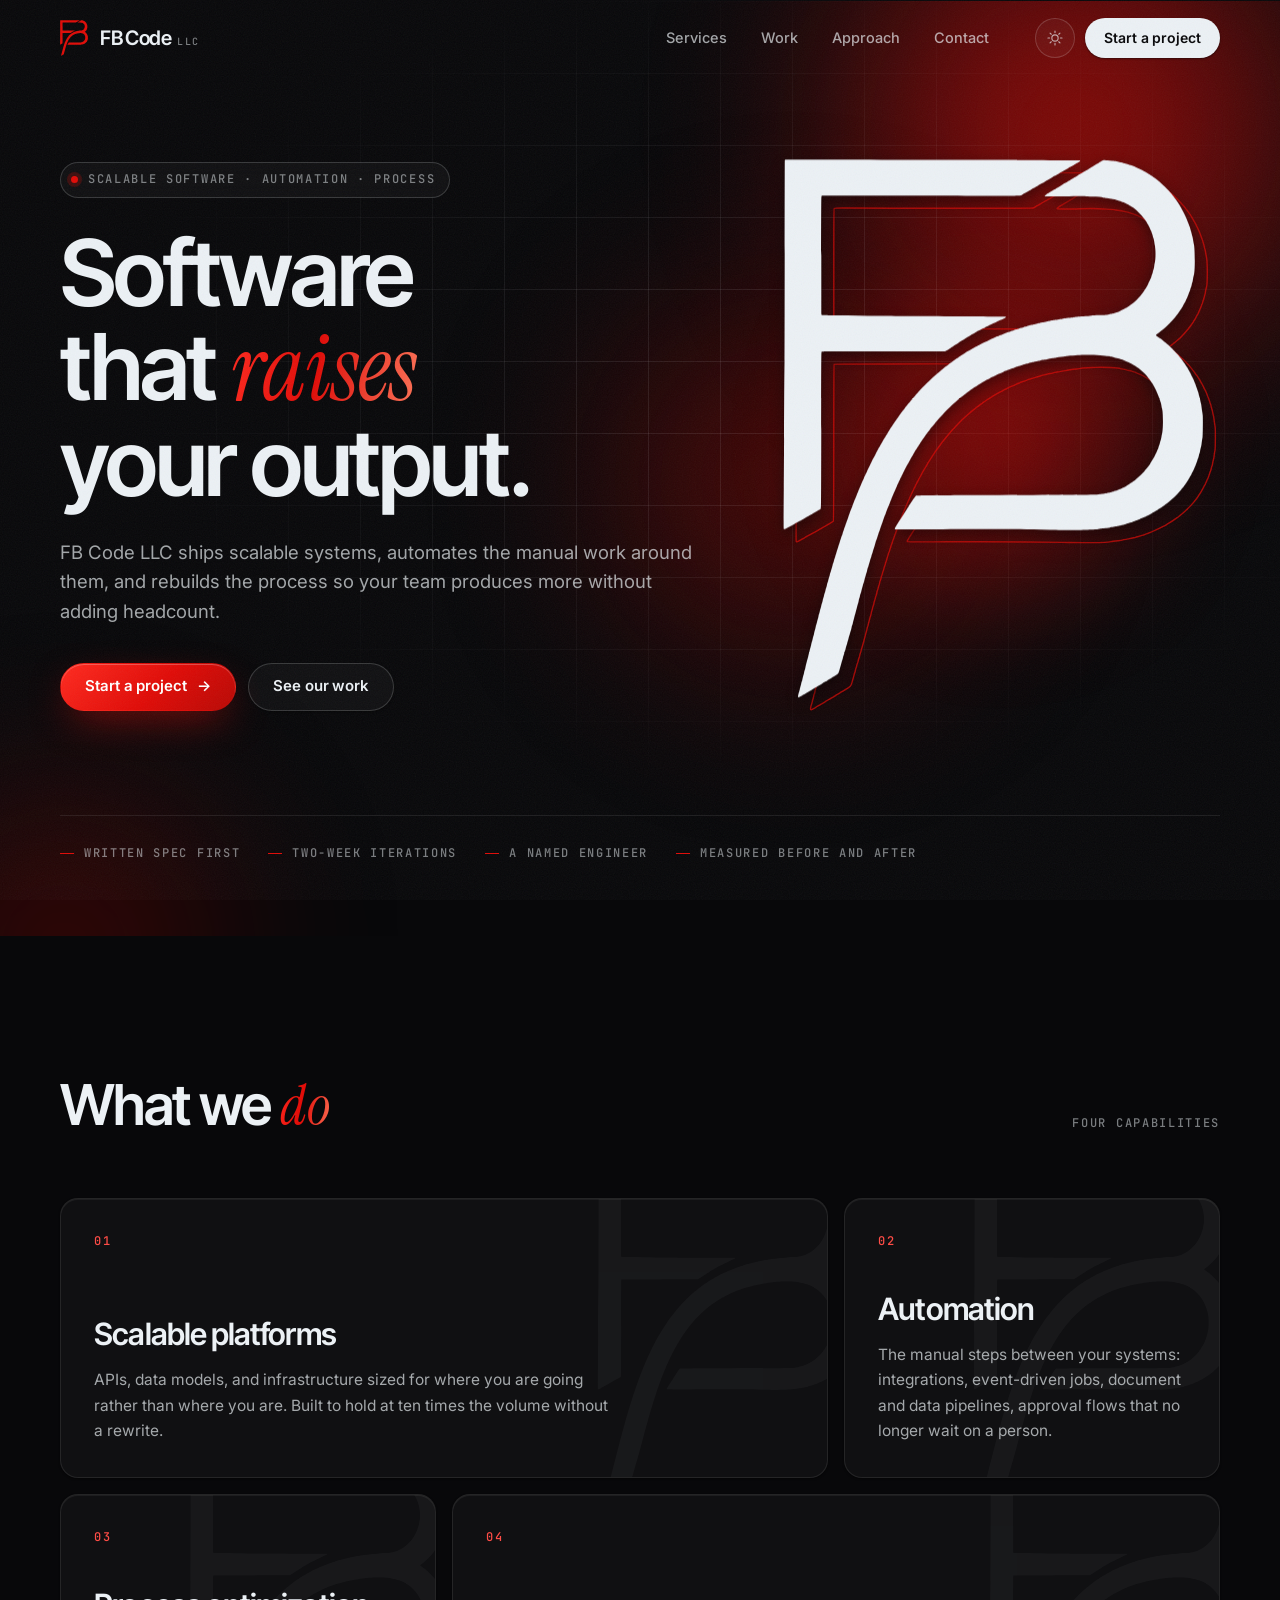
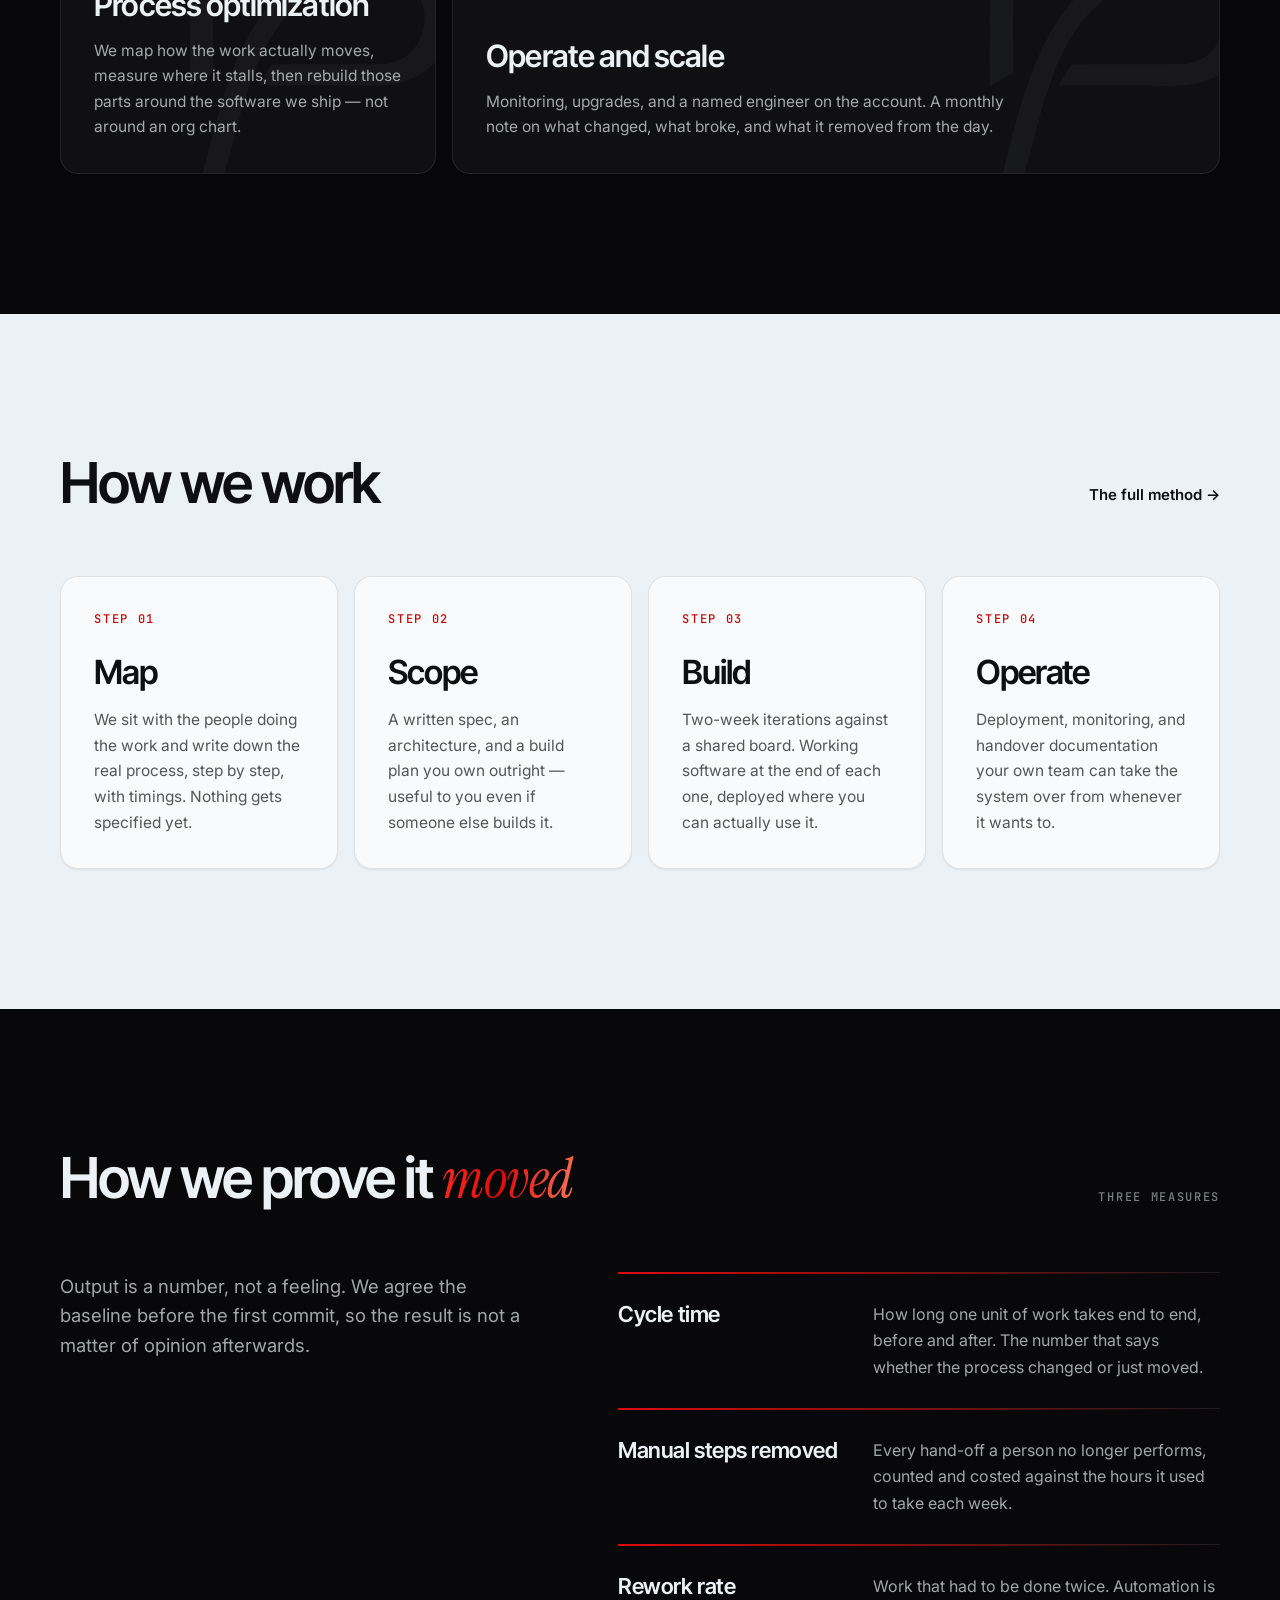
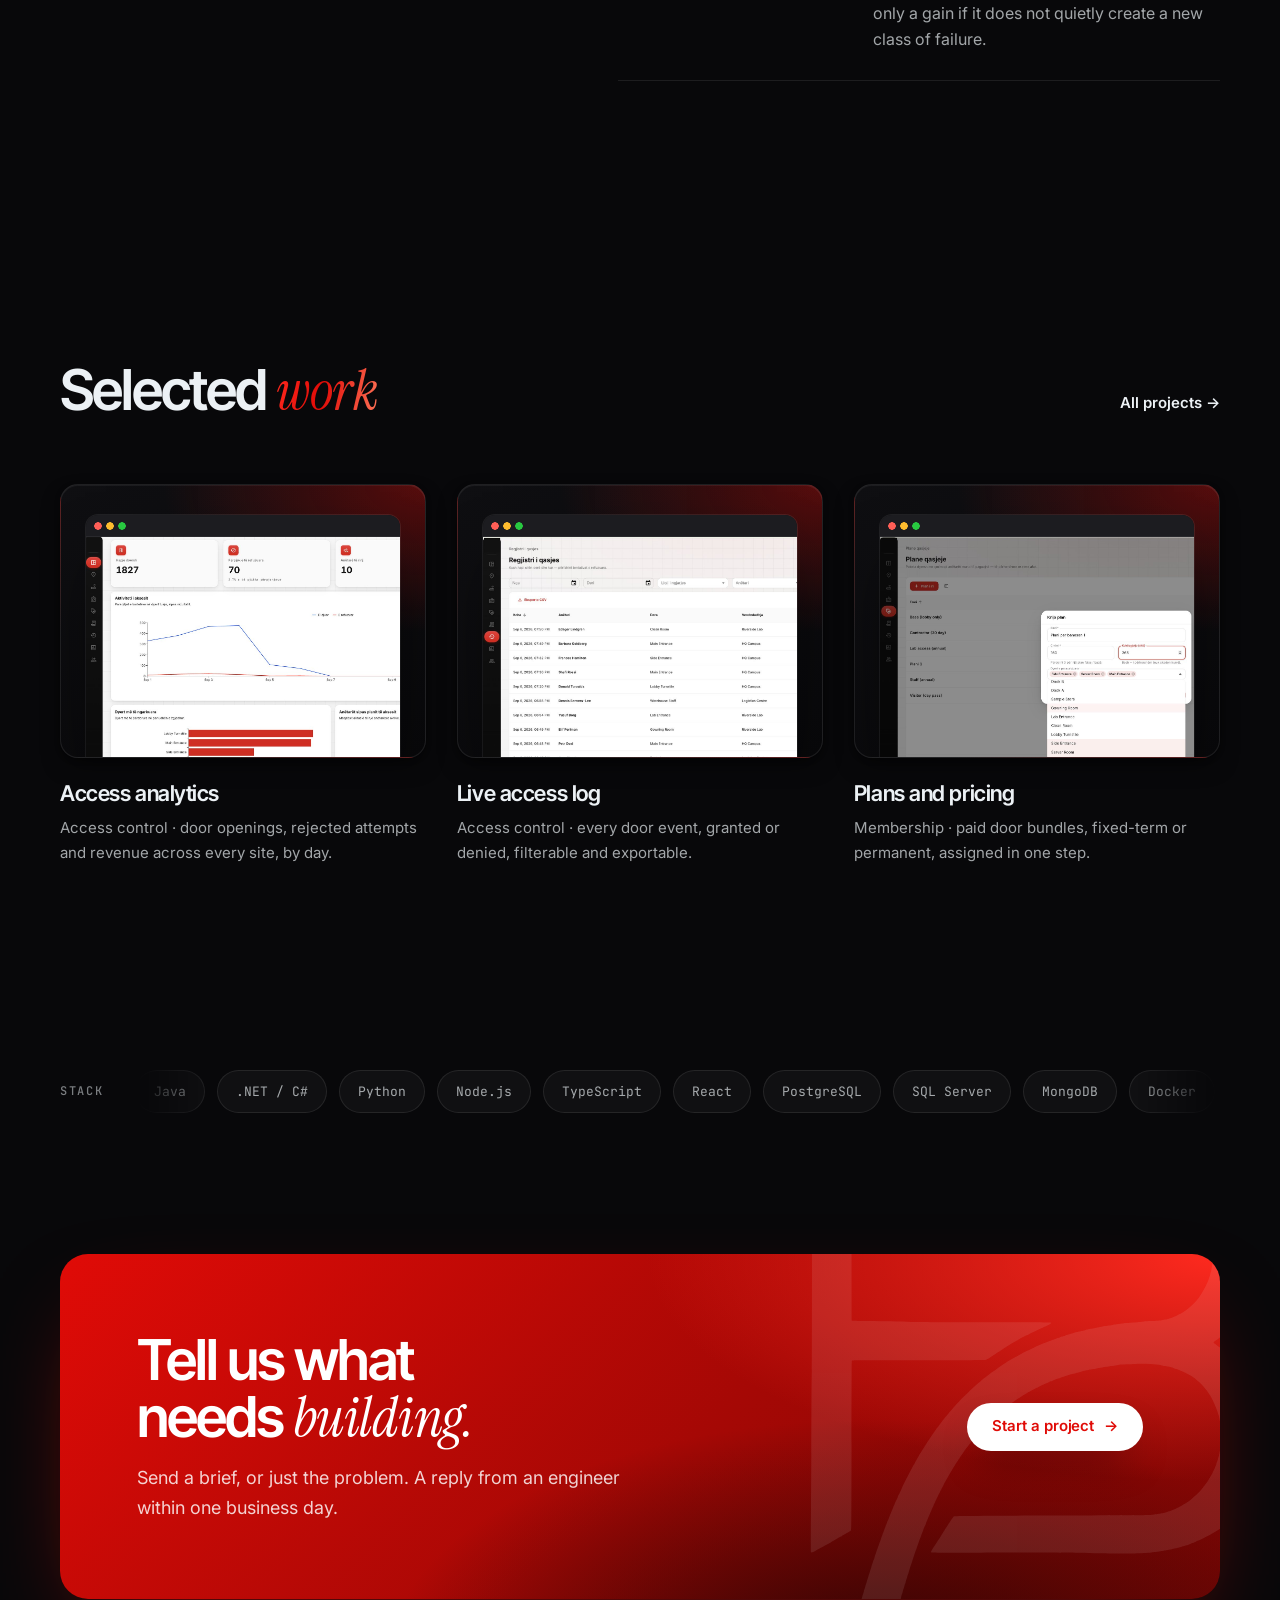
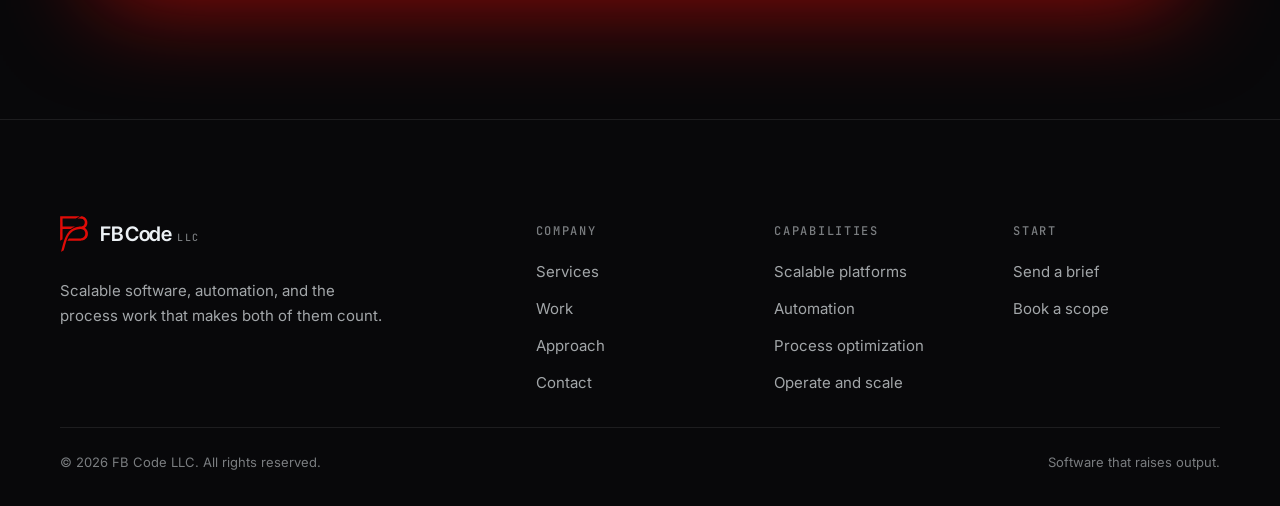
==== index.html @ 8398c776 "website" ====
<!DOCTYPE html>
<html lang="en">
<head>
<meta charset="utf-8">
<meta name="viewport" content="width=device-width, initial-scale=1">
<title>FB Code LLC — Scalable software, automation, and process optimization</title>
<meta name="description" content="FB Code LLC builds scalable software, automates the manual work around it, and rebuilds the process so your team produces more without adding headcount.">
<meta name="theme-color" content="#08080A">
<meta property="og:type" content="website">
<meta property="og:site_name" content="FB Code LLC">
<meta property="og:title" content="FB Code LLC — Scalable software, automation, and process optimization">
<meta property="og:description" content="We build scalable systems, automate the manual work around them, and rebuild the process so your team produces more without adding headcount.">
<script>
(function(){
  var root = document.documentElement;
  root.classList.add("js");
  var saved = null;
  try{ saved = localStorage.getItem("fbcode-theme"); }catch(e){}
  root.setAttribute("data-theme", saved === "light" ? "light" : "dark");
})();
</script>
<link rel="icon" href="favicon.svg" type="image/svg+xml">
<link rel="preconnect" href="https://fonts.googleapis.com">
<link rel="preconnect" href="https://fonts.gstatic.com" crossorigin>
<link rel="stylesheet" href="https://fonts.googleapis.com/css2?family=Inter:wght@400;500;600&family=Inter+Tight:wght@500;600;700&family=Instrument+Serif:ital@1&family=JetBrains+Mono:wght@400;500&display=swap">
<link rel="stylesheet" href="assets/css/site.css?v=3">
<script type="application/ld+json">
{"@context":"https://schema.org","@type":"Organization","name":"FB Code LLC","description":"Software development company building scalable solutions, automations, and process optimization.","logo":"assets/img/mark.svg"}
</script>
</head>
<body>

<a class="skip-link" href="#main">Skip to content</a>

<header class="site-header">
  <div class="wrap">
    <a class="lockup" href="index.html" aria-label="FB Code LLC — home">
      <span class="mark" aria-hidden="true"></span>
      <span class="lockup-type">
        <span class="lockup-name">FB Code</span>
        <span class="lockup-llc">LLC</span>
      </span>
    </a>
    <nav class="nav" aria-label="Primary">
      <a href="services.html">Services</a>
      <a href="work.html">Work</a>
      <a href="approach.html">Approach</a>
      <a href="contact.html">Contact</a>
    </nav>
      <div class="header-tools">
        <button class="theme-btn" type="button" data-theme-toggle aria-label="Switch to light theme" title="Switch to light theme" aria-pressed="false">
          <svg class="i-sun" viewBox="0 0 24 24" fill="none" stroke="currentColor" stroke-width="1.5" stroke-linecap="round" aria-hidden="true"><circle cx="12" cy="12" r="4.2"/><path d="M12 2.6v2.2M12 19.2v2.2M2.6 12h2.2M19.2 12h2.2M5.4 5.4l1.6 1.6M17 17l1.6 1.6M18.6 5.4L17 7M7 17l-1.6 1.6"/></svg>
          <svg class="i-moon" viewBox="0 0 24 24" fill="none" stroke="currentColor" stroke-width="1.5" stroke-linecap="round" stroke-linejoin="round" aria-hidden="true"><path d="M20.2 14.9A8.6 8.6 0 0 1 9.1 3.8a8.6 8.6 0 1 0 11.1 11.1Z"/></svg>
        </button>
        <a class="btn btn--solid header-cta" href="contact.html">Start a project</a>
        <button class="menu-btn" type="button" data-menu-button aria-expanded="false" aria-controls="mobile-nav" aria-label="Menu">
          <span></span><span></span><span></span>
        </button>
      </div>
  </div>
  <div class="mobile-nav" id="mobile-nav" data-menu-panel>
    <div class="wrap">
      <a href="services.html">Services</a>
      <a href="work.html">Work</a>
      <a href="approach.html">Approach</a>
      <a href="contact.html">Contact</a>
      <a class="btn btn--solid btn--block" href="contact.html">Start a project</a>
    </div>
  </div>
</header>

<main id="main">

  <section class="hero">
    <div class="aurora" aria-hidden="true"><i></i><i></i><i></i></div>
    <div class="grid-lines" aria-hidden="true"></div>
    <div class="wrap">
      <div class="hero-copy">
        <p class="label label--pill">Scalable software · Automation · Process</p>
        <h1>Software that <em>raises</em> your output.</h1>
        <p class="lede">FB Code LLC ships scalable systems, automates the manual work around them, and rebuilds the process so your team produces more without adding headcount.</p>
        <div class="hero-actions">
          <a class="btn btn--signal" href="contact.html">Start a project <span class="arrow">→</span></a>
          <a class="btn btn--ghost" href="work.html">See our work</a>
        </div>
      </div>
      <div class="hero-art">
        <svg class="hero-mark" viewBox="980 1184 2454 3117" aria-hidden="true"><g class="outline"><g transform="translate(0.000000,5400.000000) scale(0.100000,-0.100000)"><path pathLength="1" d="M9993 42064 c-17 -9 -34 -23 -37 -31 -4 -8 -6 -2372 -6 -5252 0 -2880 -4 -5569 -9 -5976 -11 -783 -18 -1968 -26 -4390 -3 -814 -10 -2045 -16 -2735 -12 -1546 -13 -2250 -4 -2273 20 -48 68 -31 305 104 47 26 110 60 140 75 30 15 62 33 70 40 8 7 44 28 80 48 61 33 137 75 285 156 35 19 99 54 142 78 43 24 107 61 143 82 36 21 97 56 135 78 146 81 171 96 220 127 28 18 66 40 85 49 19 9 71 39 115 66 44 28 109 66 145 86 145 79 194 110 214 137 21 28 21 28 24 4396 2 4234 3 4368 21 4385 17 15 256 16 3446 16 2173 0 3442 4 3464 10 20 5 66 29 102 52 37 24 80 51 95 61 16 9 56 35 89 57 33 22 73 48 89 58 38 23 110 70 171 113 28 19 72 48 100 64 27 15 68 42 91 59 24 17 93 63 153 101 61 39 147 93 192 122 44 29 119 75 167 103 179 106 210 125 228 142 11 9 48 31 84 48 86 41 173 91 196 112 11 9 48 31 84 48 106 52 186 94 202 107 8 7 45 24 82 38 38 14 85 34 105 45 50 27 402 196 681 327 52 25 131 62 175 83 44 22 133 64 198 96 99 47 117 60 117 79 0 13 -8 27 -17 31 -10 5 -1552 12 -3428 16 -1875 3 -3565 11 -3755 16 -657 19 -1478 33 -2281 40 -774 7 -808 8 -828 26 -21 19 -21 19 -21 3331 0 3249 0 3312 19 3329 23 21 -220 21 4516 5 1832 -6 4061 -9 4955 -6 1799 6 1656 0 1764 70 94 61 121 77 193 112 40 19 75 40 79 46 4 6 34 25 68 41 33 16 102 54 151 84 50 30 110 64 135 76 25 11 53 28 64 37 18 16 84 54 191 111 33 18 68 39 77 47 10 9 44 30 76 47 145 76 180 96 232 130 30 20 60 36 67 36 6 0 25 11 41 25 17 14 54 37 84 50 29 14 73 38 98 54 25 15 79 48 120 71 41 24 98 58 125 75 28 18 70 42 95 54 59 29 148 80 187 108 17 13 51 31 76 42 25 11 90 46 144 79 54 33 121 71 148 86 28 15 83 46 122 69 40 23 115 66 168 94 52 29 114 65 137 80 23 16 72 44 109 63 178 93 208 111 228 136 24 31 26 47 9 62 -13 10 -2760 20 -6403 23 -1012 1 -2501 5 -3310 9 -3556 20 -6738 21 -6772 4z M27767 42026 c-64 -27 -242 -130 -252 -147 -4 -5 -30 -21 -58 -35 -29 -13 -83 -44 -122 -69 -38 -24 -97 -59 -130 -76 -33 -17 -69 -39 -80 -49 -11 -10 -87 -57 -170 -105 -82 -47 -170 -99 -195 -115 -25 -16 -70 -43 -100 -60 -82 -46 -311 -188 -329 -205 -9 -8 -41 -26 -71 -40 -63 -30 -172 -95 -198 -118 -10 -9 -40 -26 -66 -38 -27 -11 -69 -36 -93 -55 -25 -19 -51 -34 -58 -34 -7 0 -27 -11 -43 -25 -31 -26 -112 -75 -197 -121 -27 -14 -75 -42 -105 -62 -129 -84 -172 -110 -297 -182 -40 -23 -75 -45 -78 -51 -4 -5 -32 -23 -63 -40 -31 -17 -85 -47 -119 -67 -149 -89 -217 -129 -267 -157 -29 -16 -68 -43 -87 -58 -19 -15 -47 -39 -64 -52 -28 -22 -29 -25 -13 -41 16 -16 58 -17 560 -15 299 1 653 6 788 11 322 13 750 13 975 0 99 -5 286 -14 415 -20 279 -11 415 -24 530 -50 47 -10 139 -24 205 -30 118 -11 244 -35 277 -51 9 -5 61 -17 115 -28 54 -10 125 -29 158 -41 33 -12 92 -30 130 -40 109 -29 131 -37 156 -53 13 -8 40 -18 59 -22 19 -4 67 -23 105 -42 39 -19 86 -40 105 -47 56 -20 269 -144 408 -239 154 -104 544 -522 647 -692 12 -19 28 -42 37 -52 9 -10 30 -47 48 -83 18 -36 41 -74 51 -85 10 -11 25 -39 32 -60 8 -22 26 -58 41 -79 14 -21 32 -60 40 -85 7 -25 29 -75 49 -111 19 -36 40 -87 47 -115 6 -27 16 -55 20 -61 13 -15 50 -134 50 -161 0 -12 14 -56 30 -97 23 -56 36 -114 50 -225 10 -82 23 -158 28 -168 6 -10 18 -104 27 -208 26 -279 10 -667 -30 -780 -8 -22 -19 -87 -25 -145 -12 -114 -33 -219 -52 -253 -6 -12 -19 -61 -29 -110 -10 -48 -29 -113 -44 -145 -14 -31 -31 -79 -36 -107 -5 -27 -22 -77 -38 -110 -16 -33 -52 -112 -81 -175 -28 -63 -58 -128 -67 -145 -66 -126 -140 -257 -165 -290 -16 -22 -43 -62 -59 -90 -135 -227 -459 -574 -716 -763 -190 -141 -187 -139 -289 -197 -83 -47 -292 -153 -317 -160 -12 -4 -49 -20 -83 -36 -33 -16 -94 -38 -135 -49 -41 -11 -114 -33 -164 -50 -49 -16 -105 -30 -125 -30 -19 0 -57 -7 -84 -15 -134 -41 -277 -56 -615 -65 -183 -5 -370 -14 -415 -20 -143 -19 -249 -30 -326 -36 -378 -25 -535 -38 -595 -49 -66 -13 -184 -27 -490 -59 -71 -8 -173 -23 -226 -35 -53 -12 -168 -30 -255 -41 -88 -11 -197 -28 -244 -38 -47 -11 -132 -27 -190 -36 -58 -9 -125 -22 -150 -28 -133 -32 -213 -49 -283 -58 -43 -6 -99 -19 -125 -29 -26 -10 -99 -28 -162 -41 -63 -12 -148 -33 -189 -47 -40 -13 -114 -31 -165 -39 -50 -8 -107 -21 -126 -28 -51 -21 -167 -56 -185 -56 -8 0 -41 -10 -73 -21 -31 -12 -104 -34 -163 -49 -58 -15 -123 -37 -145 -48 -21 -11 -75 -28 -119 -37 -44 -10 -101 -28 -126 -41 -26 -13 -78 -31 -115 -40 -38 -9 -82 -25 -99 -35 -16 -9 -64 -26 -106 -37 -42 -11 -94 -29 -115 -40 -22 -11 -70 -30 -109 -42 -38 -12 -97 -35 -130 -50 -33 -15 -78 -33 -100 -40 -22 -7 -53 -20 -70 -30 -16 -10 -59 -28 -95 -40 -36 -12 -78 -30 -95 -40 -16 -10 -57 -27 -90 -39 -33 -11 -94 -37 -136 -58 -42 -21 -115 -56 -163 -78 -48 -22 -158 -75 -244 -117 -86 -43 -161 -78 -166 -78 -6 0 -31 -14 -56 -31 -25 -16 -94 -54 -155 -83 -60 -30 -134 -70 -164 -90 -29 -20 -59 -36 -66 -36 -7 0 -24 -9 -38 -20 -14 -11 -54 -35 -88 -54 -177 -97 -269 -151 -334 -196 -88 -62 -135 -92 -176 -113 -25 -12 -63 -37 -85 -53 -21 -17 -50 -37 -64 -44 -14 -7 -37 -22 -51 -34 -14 -12 -46 -33 -70 -48 -24 -15 -71 -48 -104 -73 -59 -45 -134 -98 -204 -144 -20 -13 -61 -44 -91 -67 -30 -24 -73 -57 -95 -74 -22 -17 -76 -59 -120 -94 -44 -34 -114 -89 -156 -122 -42 -32 -116 -93 -164 -134 -49 -41 -112 -95 -141 -120 -145 -123 -187 -160 -289 -254 -245 -225 -697 -678 -834 -836 -31 -36 -110 -127 -176 -202 -190 -217 -261 -302 -398 -473 -70 -88 -142 -178 -159 -200 -18 -21 -74 -96 -126 -165 -51 -69 -106 -143 -122 -165 -17 -22 -48 -65 -69 -95 -22 -30 -56 -77 -76 -105 -84 -116 -111 -155 -127 -182 -10 -15 -33 -50 -52 -78 -97 -138 -217 -323 -311 -475 -32 -52 -66 -106 -74 -119 -40 -59 -102 -160 -122 -196 -12 -22 -31 -53 -44 -70 -12 -16 -37 -57 -54 -90 -18 -33 -50 -89 -71 -125 -47 -78 -114 -199 -156 -280 -16 -33 -37 -67 -46 -77 -8 -10 -29 -47 -47 -83 -34 -68 -87 -169 -149 -283 -20 -37 -72 -136 -115 -220 -43 -83 -87 -168 -97 -187 -18 -33 -113 -230 -214 -442 -25 -54 -46 -104 -46 -111 0 -7 -14 -35 -31 -62 -17 -28 -37 -66 -44 -86 -7 -20 -32 -71 -54 -113 -23 -43 -41 -85 -41 -94 0 -10 -15 -48 -34 -87 -18 -38 -52 -108 -74 -155 -23 -47 -44 -98 -48 -115 -4 -16 -22 -59 -40 -94 -19 -35 -34 -70 -34 -77 0 -8 -18 -51 -39 -96 -21 -46 -47 -108 -56 -138 -10 -30 -29 -73 -42 -96 -12 -22 -23 -48 -23 -56 0 -9 -14 -47 -31 -85 -17 -37 -40 -95 -51 -127 -11 -33 -33 -84 -49 -114 -16 -30 -29 -63 -29 -74 0 -10 -18 -56 -40 -102 -22 -46 -40 -92 -40 -102 0 -11 -12 -46 -26 -79 -15 -33 -41 -101 -59 -151 -18 -51 -40 -102 -48 -115 -9 -13 -19 -42 -23 -64 -4 -22 -20 -71 -36 -110 -17 -38 -41 -106 -54 -150 -13 -44 -32 -100 -43 -125 -11 -25 -27 -72 -37 -105 -10 -33 -27 -80 -39 -105 -12 -25 -32 -81 -45 -125 -12 -44 -31 -96 -40 -115 -10 -19 -26 -66 -35 -105 -10 -38 -28 -91 -41 -117 -13 -25 -32 -88 -43 -138 -12 -51 -29 -106 -39 -123 -11 -18 -29 -66 -42 -107 -12 -41 -31 -95 -41 -120 -10 -25 -28 -85 -40 -135 -12 -49 -28 -103 -37 -120 -8 -16 -27 -75 -42 -130 -15 -55 -34 -114 -43 -131 -8 -16 -25 -73 -38 -125 -12 -51 -30 -110 -40 -130 -9 -19 -27 -78 -40 -130 -12 -52 -29 -110 -39 -129 -9 -19 -29 -84 -45 -145 -15 -60 -36 -127 -46 -147 -11 -21 -19 -45 -19 -56 0 -27 -27 -129 -54 -202 -13 -36 -32 -99 -41 -140 -10 -41 -28 -101 -41 -132 -13 -32 -24 -68 -24 -82 0 -22 -25 -112 -63 -226 -9 -25 -23 -79 -32 -120 -10 -41 -26 -92 -36 -113 -11 -20 -26 -79 -33 -130 -8 -50 -26 -119 -40 -152 -13 -33 -35 -107 -47 -165 -12 -58 -28 -118 -37 -135 -8 -16 -27 -86 -42 -155 -15 -69 -37 -145 -49 -170 -11 -25 -21 -58 -21 -75 0 -40 -33 -162 -53 -200 -8 -17 -20 -62 -26 -100 -13 -85 -34 -162 -55 -203 -9 -17 -20 -59 -26 -94 -10 -66 -26 -123 -60 -222 -11 -33 -20 -73 -20 -90 0 -17 -6 -51 -14 -76 -36 -116 -57 -193 -77 -283 -11 -54 -29 -117 -39 -140 -10 -23 -21 -67 -25 -97 -8 -65 -42 -195 -60 -230 -7 -14 -18 -59 -24 -100 -15 -94 -30 -157 -47 -191 -7 -14 -23 -73 -34 -130 -12 -57 -32 -135 -45 -174 -13 -38 -31 -108 -39 -155 -8 -47 -28 -127 -45 -178 -17 -51 -31 -101 -31 -111 0 -10 -12 -61 -26 -112 -43 -159 -54 -201 -69 -274 -8 -38 -26 -106 -39 -150 -13 -44 -35 -125 -49 -180 -14 -55 -31 -125 -40 -155 -8 -30 -22 -95 -31 -145 -10 -49 -26 -109 -36 -133 -10 -23 -26 -82 -34 -131 -9 -49 -25 -114 -36 -143 -18 -49 -53 -192 -67 -278 -3 -19 -14 -51 -24 -72 -10 -20 -21 -56 -25 -80 -11 -74 -43 -207 -60 -246 -8 -20 -21 -74 -29 -118 -7 -45 -23 -104 -35 -130 -26 -57 -61 -209 -64 -274 -2 -63 36 -68 115 -14 30 20 81 50 114 66 33 17 67 37 76 45 9 7 39 26 67 41 89 48 186 105 226 134 21 15 45 28 52 28 7 0 25 11 41 24 15 13 51 35 80 49 28 15 54 31 58 37 4 6 34 24 67 41 33 17 78 43 100 60 23 16 46 29 53 29 7 0 25 10 40 23 30 23 98 63 200 117 33 18 69 41 81 51 20 18 49 35 189 109 33 18 69 40 80 50 11 9 65 43 120 75 55 32 111 65 124 74 22 15 51 33 203 123 137 82 170 116 195 198 12 41 31 102 42 135 10 33 27 87 35 120 9 33 27 96 41 140 13 44 31 114 41 155 9 41 24 91 34 110 10 19 27 81 39 138 11 57 29 122 39 146 11 23 22 60 26 81 9 51 42 159 57 186 6 12 22 68 34 124 13 56 32 125 43 151 11 27 30 92 42 144 12 52 30 114 40 138 11 24 26 79 34 122 9 43 25 105 36 137 12 32 27 81 34 108 7 28 29 102 48 165 20 63 43 153 53 200 9 47 25 104 35 127 10 23 26 79 35 125 9 46 29 126 45 178 15 52 36 133 46 180 9 47 25 105 35 130 9 25 25 81 34 125 10 44 30 121 45 170 15 50 38 133 50 185 12 52 28 107 35 121 8 14 23 77 35 140 11 63 29 133 40 157 11 23 23 61 26 85 10 68 34 158 53 196 10 20 26 77 35 126 10 50 28 122 41 160 12 39 33 113 45 165 12 52 30 111 40 130 9 19 27 84 39 144 12 60 31 130 41 155 19 44 26 70 54 191 7 30 20 69 29 85 8 17 21 60 27 95 14 82 39 169 55 195 7 11 20 58 30 105 9 47 27 110 40 140 12 30 33 98 45 150 12 52 30 109 40 125 10 17 21 48 25 70 12 66 42 167 64 215 11 25 21 56 21 70 0 14 14 63 31 110 17 47 36 103 41 125 6 22 22 74 35 115 14 41 35 113 47 160 13 47 33 108 45 135 13 28 36 93 51 145 16 52 38 120 49 150 11 30 20 64 21 74 0 10 15 55 34 100 19 45 42 110 50 145 9 35 26 85 37 110 12 25 34 84 49 131 15 47 37 108 48 135 21 53 58 159 99 285 13 41 35 98 49 125 14 28 31 77 40 110 8 33 25 80 37 105 12 25 33 79 48 120 33 93 62 166 101 250 17 36 42 99 55 140 14 41 36 96 49 122 13 26 24 53 24 60 0 7 18 51 39 98 21 47 46 105 56 130 31 83 66 164 100 235 19 39 46 99 60 134 15 35 35 80 46 100 10 19 19 43 19 51 0 8 14 40 31 70 17 30 41 83 55 118 13 35 33 76 44 92 12 16 27 51 35 78 8 27 28 69 45 93 16 24 30 50 30 57 0 8 17 44 38 80 21 37 46 88 55 113 10 25 29 61 42 79 14 19 25 41 25 49 0 9 10 32 22 51 12 19 55 100 96 180 41 80 80 152 87 160 7 8 29 49 49 90 20 41 54 104 76 140 21 36 51 87 66 114 14 27 41 72 60 99 19 27 34 55 34 62 0 7 10 25 23 40 12 16 31 45 42 66 50 94 108 191 135 225 17 20 30 42 30 49 0 7 18 36 40 64 22 28 40 55 40 60 0 5 18 33 40 62 22 30 40 59 40 65 0 7 15 30 33 52 30 38 52 71 120 181 16 25 41 60 56 76 15 17 40 50 55 75 36 59 81 121 191 265 50 65 103 136 119 159 16 22 55 71 85 107 31 37 112 135 181 220 143 174 281 335 314 364 13 11 77 81 143 155 182 203 551 558 783 753 30 25 88 75 128 109 41 35 95 79 122 98 61 45 99 75 161 128 27 23 54 42 60 42 5 0 28 17 52 38 43 38 60 51 132 98 22 15 54 39 70 54 17 15 50 39 75 54 25 15 72 47 105 71 33 24 83 58 110 75 28 17 80 50 117 73 36 23 114 71 173 107 58 36 129 80 158 98 29 19 75 45 102 58 28 14 82 43 120 64 39 22 107 58 152 80 45 22 85 45 88 50 3 5 29 18 59 29 29 11 70 31 90 45 21 14 63 35 94 46 31 12 64 28 73 36 10 9 50 28 90 43 123 48 201 81 269 116 36 18 85 38 110 45 25 6 64 23 88 36 23 14 73 33 110 43 37 10 100 33 141 50 40 17 83 31 95 31 11 0 35 8 51 18 37 23 151 62 180 62 11 0 41 11 67 25 26 14 96 37 154 50 59 14 116 31 128 37 11 7 71 24 131 39 61 15 135 36 165 47 30 11 102 29 160 40 58 11 132 30 165 42 33 11 105 28 160 37 55 8 134 26 175 39 41 13 146 32 232 43 86 11 166 24 177 30 25 14 144 35 281 51 58 7 139 20 180 30 70 17 195 34 430 59 52 6 124 17 160 24 112 24 247 37 490 47 129 5 340 14 468 21 392 20 1238 -27 1353 -75 19 -8 81 -20 139 -26 58 -7 143 -24 190 -37 47 -13 117 -31 155 -39 39 -8 102 -25 140 -39 39 -14 94 -33 124 -41 30 -8 82 -26 115 -40 34 -14 88 -36 121 -49 71 -27 210 -89 245 -110 14 -8 55 -30 92 -49 36 -20 70 -41 73 -47 4 -6 24 -18 43 -26 177 -74 623 -453 783 -665 34 -46 79 -101 98 -124 20 -22 44 -54 54 -70 17 -30 44 -69 95 -139 88 -120 279 -508 344 -700 12 -33 31 -85 44 -115 13 -30 31 -82 40 -115 9 -33 24 -82 35 -110 32 -85 47 -146 60 -245 6 -52 18 -111 26 -130 75 -186 75 -1279 -1 -1461 -8 -19 -17 -61 -21 -94 -11 -93 -43 -242 -59 -273 -7 -15 -19 -49 -25 -77 -20 -87 -39 -152 -54 -181 -8 -16 -24 -66 -36 -111 -11 -45 -32 -99 -46 -119 -14 -20 -25 -45 -25 -54 0 -10 -15 -49 -34 -86 -18 -38 -57 -118 -86 -179 -29 -60 -68 -132 -85 -160 -18 -27 -45 -72 -61 -98 -56 -94 -109 -183 -129 -216 -11 -19 -37 -54 -59 -79 -21 -26 -55 -71 -75 -102 -19 -30 -62 -84 -95 -119 -32 -36 -71 -83 -85 -106 -48 -75 -448 -447 -610 -567 -30 -22 -132 -92 -261 -178 -14 -10 -46 -27 -70 -40 -25 -12 -52 -29 -61 -36 -26 -24 -329 -174 -411 -204 -43 -16 -96 -39 -118 -50 -22 -11 -73 -28 -113 -37 -39 -8 -86 -24 -102 -34 -17 -10 -89 -30 -160 -44 -71 -14 -136 -30 -144 -35 -23 -12 -235 -47 -391 -65 -74 -9 -166 -20 -205 -24 -73 -9 -1833 -18 -5460 -26 -4286 -10 -4662 -14 -4696 -42 -25 -22 -185 -249 -243 -346 -24 -41 -83 -133 -172 -268 -38 -58 -82 -128 -99 -154 -16 -26 -49 -78 -72 -114 -60 -94 -104 -166 -134 -217 -14 -24 -38 -61 -53 -82 -15 -20 -69 -104 -120 -187 -52 -82 -108 -170 -126 -195 -29 -42 -44 -66 -127 -207 -39 -65 -41 -88 -11 -104 17 -9 519 -10 2173 -3 3771 16 4188 14 6505 -31 410 -8 918 -15 1130 -15 564 0 1492 35 1580 59 36 10 90 17 400 50 96 11 198 26 225 35 28 8 122 24 210 36 88 12 180 30 205 40 52 21 111 35 225 51 44 6 92 17 107 25 15 8 85 29 155 48 70 19 161 46 202 60 40 14 83 26 95 26 11 0 49 13 84 30 35 16 89 37 120 46 31 9 75 26 97 37 22 11 71 30 109 43 38 13 74 28 80 33 6 5 56 28 111 51 219 92 224 95 532 259 76 40 147 81 158 91 11 10 43 30 70 44 108 57 383 237 514 336 25 19 67 48 92 65 183 122 629 544 803 760 31 39 70 87 87 108 55 68 189 249 201 271 6 11 24 39 40 61 55 76 125 191 178 290 29 55 59 107 67 116 7 8 25 44 39 80 14 35 37 76 50 92 13 16 24 34 24 42 0 7 15 44 34 81 19 38 46 99 60 136 14 36 34 81 46 100 11 18 20 39 20 46 0 6 15 51 34 100 19 48 44 121 56 162 13 41 30 89 38 105 8 17 28 83 43 148 16 64 35 130 44 146 8 17 19 60 25 98 13 96 38 211 55 258 8 22 22 96 30 165 15 132 38 281 56 365 15 71 24 1090 10 1225 -6 58 -21 168 -35 245 -13 77 -29 196 -36 265 -6 68 -18 140 -26 159 -16 39 -40 144 -55 239 -5 35 -24 110 -43 165 -18 56 -36 126 -40 156 -4 30 -15 70 -25 90 -10 20 -25 65 -35 101 -10 36 -27 88 -38 115 -11 28 -31 84 -45 125 -14 41 -33 93 -44 115 -10 22 -29 72 -43 110 -22 63 -94 220 -131 285 -8 14 -40 79 -70 144 -31 66 -67 133 -80 150 -13 17 -35 56 -50 86 -33 69 -85 162 -105 185 -8 10 -26 37 -40 61 -41 70 -96 148 -114 163 -10 8 -26 32 -37 54 -23 45 -56 88 -277 365 -138 172 -533 562 -711 702 -32 25 -89 70 -127 101 -75 60 -148 113 -198 144 -18 11 -48 33 -67 48 -19 16 -55 42 -82 58 -26 16 -53 41 -59 55 -14 30 -10 34 107 114 36 25 86 61 110 80 24 19 70 55 101 80 32 25 88 72 127 105 38 33 95 81 126 106 58 47 312 310 395 409 132 157 207 250 261 326 91 127 107 151 170 249 32 50 65 101 74 115 10 14 32 54 49 90 48 97 100 189 122 217 11 14 20 34 20 44 0 10 17 51 38 91 22 40 45 91 52 113 7 22 24 62 37 88 13 27 33 79 45 115 11 37 28 81 38 97 10 17 28 68 40 115 13 47 29 97 36 111 7 14 26 82 43 150 16 68 36 140 44 159 8 19 18 62 22 95 9 82 45 261 62 310 68 194 64 1485 -6 1740 -10 39 -28 136 -40 218 -12 81 -30 170 -41 197 -11 27 -29 98 -41 157 -11 59 -28 124 -36 143 -8 19 -25 77 -38 128 -14 51 -30 103 -37 115 -6 12 -28 69 -49 127 -66 185 -88 243 -123 320 -19 41 -55 120 -80 175 -64 141 -201 403 -274 520 -20 33 -46 75 -57 94 -30 51 -128 197 -184 276 -28 39 -63 88 -78 110 -15 22 -41 56 -58 75 -35 41 -82 99 -122 152 -124 162 -570 604 -722 715 -20 15 -65 52 -101 83 -36 31 -83 68 -105 83 -22 14 -71 48 -110 77 -38 28 -83 58 -99 68 -32 19 -125 78 -201 127 -89 57 -493 265 -595 305 -30 12 -62 28 -70 35 -8 7 -46 23 -85 35 -38 13 -86 31 -105 41 -20 9 -54 21 -75 25 -22 4 -71 20 -110 36 -38 16 -124 42 -189 59 -66 16 -133 36 -150 43 -17 7 -69 19 -116 26 -80 12 -261 53 -278 63 -4 3 -97 12 -207 21 -180 15 -315 28 -415 41 -23 3 -55 -3 -93 -19z"/></g></g><g class="solid"><g transform="translate(0.000000,5400.000000) scale(0.100000,-0.100000)"><path d="M9993 42064 c-17 -9 -34 -23 -37 -31 -4 -8 -6 -2372 -6 -5252 0 -2880 -4 -5569 -9 -5976 -11 -783 -18 -1968 -26 -4390 -3 -814 -10 -2045 -16 -2735 -12 -1546 -13 -2250 -4 -2273 20 -48 68 -31 305 104 47 26 110 60 140 75 30 15 62 33 70 40 8 7 44 28 80 48 61 33 137 75 285 156 35 19 99 54 142 78 43 24 107 61 143 82 36 21 97 56 135 78 146 81 171 96 220 127 28 18 66 40 85 49 19 9 71 39 115 66 44 28 109 66 145 86 145 79 194 110 214 137 21 28 21 28 24 4396 2 4234 3 4368 21 4385 17 15 256 16 3446 16 2173 0 3442 4 3464 10 20 5 66 29 102 52 37 24 80 51 95 61 16 9 56 35 89 57 33 22 73 48 89 58 38 23 110 70 171 113 28 19 72 48 100 64 27 15 68 42 91 59 24 17 93 63 153 101 61 39 147 93 192 122 44 29 119 75 167 103 179 106 210 125 228 142 11 9 48 31 84 48 86 41 173 91 196 112 11 9 48 31 84 48 106 52 186 94 202 107 8 7 45 24 82 38 38 14 85 34 105 45 50 27 402 196 681 327 52 25 131 62 175 83 44 22 133 64 198 96 99 47 117 60 117 79 0 13 -8 27 -17 31 -10 5 -1552 12 -3428 16 -1875 3 -3565 11 -3755 16 -657 19 -1478 33 -2281 40 -774 7 -808 8 -828 26 -21 19 -21 19 -21 3331 0 3249 0 3312 19 3329 23 21 -220 21 4516 5 1832 -6 4061 -9 4955 -6 1799 6 1656 0 1764 70 94 61 121 77 193 112 40 19 75 40 79 46 4 6 34 25 68 41 33 16 102 54 151 84 50 30 110 64 135 76 25 11 53 28 64 37 18 16 84 54 191 111 33 18 68 39 77 47 10 9 44 30 76 47 145 76 180 96 232 130 30 20 60 36 67 36 6 0 25 11 41 25 17 14 54 37 84 50 29 14 73 38 98 54 25 15 79 48 120 71 41 24 98 58 125 75 28 18 70 42 95 54 59 29 148 80 187 108 17 13 51 31 76 42 25 11 90 46 144 79 54 33 121 71 148 86 28 15 83 46 122 69 40 23 115 66 168 94 52 29 114 65 137 80 23 16 72 44 109 63 178 93 208 111 228 136 24 31 26 47 9 62 -13 10 -2760 20 -6403 23 -1012 1 -2501 5 -3310 9 -3556 20 -6738 21 -6772 4z M27767 42026 c-64 -27 -242 -130 -252 -147 -4 -5 -30 -21 -58 -35 -29 -13 -83 -44 -122 -69 -38 -24 -97 -59 -130 -76 -33 -17 -69 -39 -80 -49 -11 -10 -87 -57 -170 -105 -82 -47 -170 -99 -195 -115 -25 -16 -70 -43 -100 -60 -82 -46 -311 -188 -329 -205 -9 -8 -41 -26 -71 -40 -63 -30 -172 -95 -198 -118 -10 -9 -40 -26 -66 -38 -27 -11 -69 -36 -93 -55 -25 -19 -51 -34 -58 -34 -7 0 -27 -11 -43 -25 -31 -26 -112 -75 -197 -121 -27 -14 -75 -42 -105 -62 -129 -84 -172 -110 -297 -182 -40 -23 -75 -45 -78 -51 -4 -5 -32 -23 -63 -40 -31 -17 -85 -47 -119 -67 -149 -89 -217 -129 -267 -157 -29 -16 -68 -43 -87 -58 -19 -15 -47 -39 -64 -52 -28 -22 -29 -25 -13 -41 16 -16 58 -17 560 -15 299 1 653 6 788 11 322 13 750 13 975 0 99 -5 286 -14 415 -20 279 -11 415 -24 530 -50 47 -10 139 -24 205 -30 118 -11 244 -35 277 -51 9 -5 61 -17 115 -28 54 -10 125 -29 158 -41 33 -12 92 -30 130 -40 109 -29 131 -37 156 -53 13 -8 40 -18 59 -22 19 -4 67 -23 105 -42 39 -19 86 -40 105 -47 56 -20 269 -144 408 -239 154 -104 544 -522 647 -692 12 -19 28 -42 37 -52 9 -10 30 -47 48 -83 18 -36 41 -74 51 -85 10 -11 25 -39 32 -60 8 -22 26 -58 41 -79 14 -21 32 -60 40 -85 7 -25 29 -75 49 -111 19 -36 40 -87 47 -115 6 -27 16 -55 20 -61 13 -15 50 -134 50 -161 0 -12 14 -56 30 -97 23 -56 36 -114 50 -225 10 -82 23 -158 28 -168 6 -10 18 -104 27 -208 26 -279 10 -667 -30 -780 -8 -22 -19 -87 -25 -145 -12 -114 -33 -219 -52 -253 -6 -12 -19 -61 -29 -110 -10 -48 -29 -113 -44 -145 -14 -31 -31 -79 -36 -107 -5 -27 -22 -77 -38 -110 -16 -33 -52 -112 -81 -175 -28 -63 -58 -128 -67 -145 -66 -126 -140 -257 -165 -290 -16 -22 -43 -62 -59 -90 -135 -227 -459 -574 -716 -763 -190 -141 -187 -139 -289 -197 -83 -47 -292 -153 -317 -160 -12 -4 -49 -20 -83 -36 -33 -16 -94 -38 -135 -49 -41 -11 -114 -33 -164 -50 -49 -16 -105 -30 -125 -30 -19 0 -57 -7 -84 -15 -134 -41 -277 -56 -615 -65 -183 -5 -370 -14 -415 -20 -143 -19 -249 -30 -326 -36 -378 -25 -535 -38 -595 -49 -66 -13 -184 -27 -490 -59 -71 -8 -173 -23 -226 -35 -53 -12 -168 -30 -255 -41 -88 -11 -197 -28 -244 -38 -47 -11 -132 -27 -190 -36 -58 -9 -125 -22 -150 -28 -133 -32 -213 -49 -283 -58 -43 -6 -99 -19 -125 -29 -26 -10 -99 -28 -162 -41 -63 -12 -148 -33 -189 -47 -40 -13 -114 -31 -165 -39 -50 -8 -107 -21 -126 -28 -51 -21 -167 -56 -185 -56 -8 0 -41 -10 -73 -21 -31 -12 -104 -34 -163 -49 -58 -15 -123 -37 -145 -48 -21 -11 -75 -28 -119 -37 -44 -10 -101 -28 -126 -41 -26 -13 -78 -31 -115 -40 -38 -9 -82 -25 -99 -35 -16 -9 -64 -26 -106 -37 -42 -11 -94 -29 -115 -40 -22 -11 -70 -30 -109 -42 -38 -12 -97 -35 -130 -50 -33 -15 -78 -33 -100 -40 -22 -7 -53 -20 -70 -30 -16 -10 -59 -28 -95 -40 -36 -12 -78 -30 -95 -40 -16 -10 -57 -27 -90 -39 -33 -11 -94 -37 -136 -58 -42 -21 -115 -56 -163 -78 -48 -22 -158 -75 -244 -117 -86 -43 -161 -78 -166 -78 -6 0 -31 -14 -56 -31 -25 -16 -94 -54 -155 -83 -60 -30 -134 -70 -164 -90 -29 -20 -59 -36 -66 -36 -7 0 -24 -9 -38 -20 -14 -11 -54 -35 -88 -54 -177 -97 -269 -151 -334 -196 -88 -62 -135 -92 -176 -113 -25 -12 -63 -37 -85 -53 -21 -17 -50 -37 -64 -44 -14 -7 -37 -22 -51 -34 -14 -12 -46 -33 -70 -48 -24 -15 -71 -48 -104 -73 -59 -45 -134 -98 -204 -144 -20 -13 -61 -44 -91 -67 -30 -24 -73 -57 -95 -74 -22 -17 -76 -59 -120 -94 -44 -34 -114 -89 -156 -122 -42 -32 -116 -93 -164 -134 -49 -41 -112 -95 -141 -120 -145 -123 -187 -160 -289 -254 -245 -225 -697 -678 -834 -836 -31 -36 -110 -127 -176 -202 -190 -217 -261 -302 -398 -473 -70 -88 -142 -178 -159 -200 -18 -21 -74 -96 -126 -165 -51 -69 -106 -143 -122 -165 -17 -22 -48 -65 -69 -95 -22 -30 -56 -77 -76 -105 -84 -116 -111 -155 -127 -182 -10 -15 -33 -50 -52 -78 -97 -138 -217 -323 -311 -475 -32 -52 -66 -106 -74 -119 -40 -59 -102 -160 -122 -196 -12 -22 -31 -53 -44 -70 -12 -16 -37 -57 -54 -90 -18 -33 -50 -89 -71 -125 -47 -78 -114 -199 -156 -280 -16 -33 -37 -67 -46 -77 -8 -10 -29 -47 -47 -83 -34 -68 -87 -169 -149 -283 -20 -37 -72 -136 -115 -220 -43 -83 -87 -168 -97 -187 -18 -33 -113 -230 -214 -442 -25 -54 -46 -104 -46 -111 0 -7 -14 -35 -31 -62 -17 -28 -37 -66 -44 -86 -7 -20 -32 -71 -54 -113 -23 -43 -41 -85 -41 -94 0 -10 -15 -48 -34 -87 -18 -38 -52 -108 -74 -155 -23 -47 -44 -98 -48 -115 -4 -16 -22 -59 -40 -94 -19 -35 -34 -70 -34 -77 0 -8 -18 -51 -39 -96 -21 -46 -47 -108 -56 -138 -10 -30 -29 -73 -42 -96 -12 -22 -23 -48 -23 -56 0 -9 -14 -47 -31 -85 -17 -37 -40 -95 -51 -127 -11 -33 -33 -84 -49 -114 -16 -30 -29 -63 -29 -74 0 -10 -18 -56 -40 -102 -22 -46 -40 -92 -40 -102 0 -11 -12 -46 -26 -79 -15 -33 -41 -101 -59 -151 -18 -51 -40 -102 -48 -115 -9 -13 -19 -42 -23 -64 -4 -22 -20 -71 -36 -110 -17 -38 -41 -106 -54 -150 -13 -44 -32 -100 -43 -125 -11 -25 -27 -72 -37 -105 -10 -33 -27 -80 -39 -105 -12 -25 -32 -81 -45 -125 -12 -44 -31 -96 -40 -115 -10 -19 -26 -66 -35 -105 -10 -38 -28 -91 -41 -117 -13 -25 -32 -88 -43 -138 -12 -51 -29 -106 -39 -123 -11 -18 -29 -66 -42 -107 -12 -41 -31 -95 -41 -120 -10 -25 -28 -85 -40 -135 -12 -49 -28 -103 -37 -120 -8 -16 -27 -75 -42 -130 -15 -55 -34 -114 -43 -131 -8 -16 -25 -73 -38 -125 -12 -51 -30 -110 -40 -130 -9 -19 -27 -78 -40 -130 -12 -52 -29 -110 -39 -129 -9 -19 -29 -84 -45 -145 -15 -60 -36 -127 -46 -147 -11 -21 -19 -45 -19 -56 0 -27 -27 -129 -54 -202 -13 -36 -32 -99 -41 -140 -10 -41 -28 -101 -41 -132 -13 -32 -24 -68 -24 -82 0 -22 -25 -112 -63 -226 -9 -25 -23 -79 -32 -120 -10 -41 -26 -92 -36 -113 -11 -20 -26 -79 -33 -130 -8 -50 -26 -119 -40 -152 -13 -33 -35 -107 -47 -165 -12 -58 -28 -118 -37 -135 -8 -16 -27 -86 -42 -155 -15 -69 -37 -145 -49 -170 -11 -25 -21 -58 -21 -75 0 -40 -33 -162 -53 -200 -8 -17 -20 -62 -26 -100 -13 -85 -34 -162 -55 -203 -9 -17 -20 -59 -26 -94 -10 -66 -26 -123 -60 -222 -11 -33 -20 -73 -20 -90 0 -17 -6 -51 -14 -76 -36 -116 -57 -193 -77 -283 -11 -54 -29 -117 -39 -140 -10 -23 -21 -67 -25 -97 -8 -65 -42 -195 -60 -230 -7 -14 -18 -59 -24 -100 -15 -94 -30 -157 -47 -191 -7 -14 -23 -73 -34 -130 -12 -57 -32 -135 -45 -174 -13 -38 -31 -108 -39 -155 -8 -47 -28 -127 -45 -178 -17 -51 -31 -101 -31 -111 0 -10 -12 -61 -26 -112 -43 -159 -54 -201 -69 -274 -8 -38 -26 -106 -39 -150 -13 -44 -35 -125 -49 -180 -14 -55 -31 -125 -40 -155 -8 -30 -22 -95 -31 -145 -10 -49 -26 -109 -36 -133 -10 -23 -26 -82 -34 -131 -9 -49 -25 -114 -36 -143 -18 -49 -53 -192 -67 -278 -3 -19 -14 -51 -24 -72 -10 -20 -21 -56 -25 -80 -11 -74 -43 -207 -60 -246 -8 -20 -21 -74 -29 -118 -7 -45 -23 -104 -35 -130 -26 -57 -61 -209 -64 -274 -2 -63 36 -68 115 -14 30 20 81 50 114 66 33 17 67 37 76 45 9 7 39 26 67 41 89 48 186 105 226 134 21 15 45 28 52 28 7 0 25 11 41 24 15 13 51 35 80 49 28 15 54 31 58 37 4 6 34 24 67 41 33 17 78 43 100 60 23 16 46 29 53 29 7 0 25 10 40 23 30 23 98 63 200 117 33 18 69 41 81 51 20 18 49 35 189 109 33 18 69 40 80 50 11 9 65 43 120 75 55 32 111 65 124 74 22 15 51 33 203 123 137 82 170 116 195 198 12 41 31 102 42 135 10 33 27 87 35 120 9 33 27 96 41 140 13 44 31 114 41 155 9 41 24 91 34 110 10 19 27 81 39 138 11 57 29 122 39 146 11 23 22 60 26 81 9 51 42 159 57 186 6 12 22 68 34 124 13 56 32 125 43 151 11 27 30 92 42 144 12 52 30 114 40 138 11 24 26 79 34 122 9 43 25 105 36 137 12 32 27 81 34 108 7 28 29 102 48 165 20 63 43 153 53 200 9 47 25 104 35 127 10 23 26 79 35 125 9 46 29 126 45 178 15 52 36 133 46 180 9 47 25 105 35 130 9 25 25 81 34 125 10 44 30 121 45 170 15 50 38 133 50 185 12 52 28 107 35 121 8 14 23 77 35 140 11 63 29 133 40 157 11 23 23 61 26 85 10 68 34 158 53 196 10 20 26 77 35 126 10 50 28 122 41 160 12 39 33 113 45 165 12 52 30 111 40 130 9 19 27 84 39 144 12 60 31 130 41 155 19 44 26 70 54 191 7 30 20 69 29 85 8 17 21 60 27 95 14 82 39 169 55 195 7 11 20 58 30 105 9 47 27 110 40 140 12 30 33 98 45 150 12 52 30 109 40 125 10 17 21 48 25 70 12 66 42 167 64 215 11 25 21 56 21 70 0 14 14 63 31 110 17 47 36 103 41 125 6 22 22 74 35 115 14 41 35 113 47 160 13 47 33 108 45 135 13 28 36 93 51 145 16 52 38 120 49 150 11 30 20 64 21 74 0 10 15 55 34 100 19 45 42 110 50 145 9 35 26 85 37 110 12 25 34 84 49 131 15 47 37 108 48 135 21 53 58 159 99 285 13 41 35 98 49 125 14 28 31 77 40 110 8 33 25 80 37 105 12 25 33 79 48 120 33 93 62 166 101 250 17 36 42 99 55 140 14 41 36 96 49 122 13 26 24 53 24 60 0 7 18 51 39 98 21 47 46 105 56 130 31 83 66 164 100 235 19 39 46 99 60 134 15 35 35 80 46 100 10 19 19 43 19 51 0 8 14 40 31 70 17 30 41 83 55 118 13 35 33 76 44 92 12 16 27 51 35 78 8 27 28 69 45 93 16 24 30 50 30 57 0 8 17 44 38 80 21 37 46 88 55 113 10 25 29 61 42 79 14 19 25 41 25 49 0 9 10 32 22 51 12 19 55 100 96 180 41 80 80 152 87 160 7 8 29 49 49 90 20 41 54 104 76 140 21 36 51 87 66 114 14 27 41 72 60 99 19 27 34 55 34 62 0 7 10 25 23 40 12 16 31 45 42 66 50 94 108 191 135 225 17 20 30 42 30 49 0 7 18 36 40 64 22 28 40 55 40 60 0 5 18 33 40 62 22 30 40 59 40 65 0 7 15 30 33 52 30 38 52 71 120 181 16 25 41 60 56 76 15 17 40 50 55 75 36 59 81 121 191 265 50 65 103 136 119 159 16 22 55 71 85 107 31 37 112 135 181 220 143 174 281 335 314 364 13 11 77 81 143 155 182 203 551 558 783 753 30 25 88 75 128 109 41 35 95 79 122 98 61 45 99 75 161 128 27 23 54 42 60 42 5 0 28 17 52 38 43 38 60 51 132 98 22 15 54 39 70 54 17 15 50 39 75 54 25 15 72 47 105 71 33 24 83 58 110 75 28 17 80 50 117 73 36 23 114 71 173 107 58 36 129 80 158 98 29 19 75 45 102 58 28 14 82 43 120 64 39 22 107 58 152 80 45 22 85 45 88 50 3 5 29 18 59 29 29 11 70 31 90 45 21 14 63 35 94 46 31 12 64 28 73 36 10 9 50 28 90 43 123 48 201 81 269 116 36 18 85 38 110 45 25 6 64 23 88 36 23 14 73 33 110 43 37 10 100 33 141 50 40 17 83 31 95 31 11 0 35 8 51 18 37 23 151 62 180 62 11 0 41 11 67 25 26 14 96 37 154 50 59 14 116 31 128 37 11 7 71 24 131 39 61 15 135 36 165 47 30 11 102 29 160 40 58 11 132 30 165 42 33 11 105 28 160 37 55 8 134 26 175 39 41 13 146 32 232 43 86 11 166 24 177 30 25 14 144 35 281 51 58 7 139 20 180 30 70 17 195 34 430 59 52 6 124 17 160 24 112 24 247 37 490 47 129 5 340 14 468 21 392 20 1238 -27 1353 -75 19 -8 81 -20 139 -26 58 -7 143 -24 190 -37 47 -13 117 -31 155 -39 39 -8 102 -25 140 -39 39 -14 94 -33 124 -41 30 -8 82 -26 115 -40 34 -14 88 -36 121 -49 71 -27 210 -89 245 -110 14 -8 55 -30 92 -49 36 -20 70 -41 73 -47 4 -6 24 -18 43 -26 177 -74 623 -453 783 -665 34 -46 79 -101 98 -124 20 -22 44 -54 54 -70 17 -30 44 -69 95 -139 88 -120 279 -508 344 -700 12 -33 31 -85 44 -115 13 -30 31 -82 40 -115 9 -33 24 -82 35 -110 32 -85 47 -146 60 -245 6 -52 18 -111 26 -130 75 -186 75 -1279 -1 -1461 -8 -19 -17 -61 -21 -94 -11 -93 -43 -242 -59 -273 -7 -15 -19 -49 -25 -77 -20 -87 -39 -152 -54 -181 -8 -16 -24 -66 -36 -111 -11 -45 -32 -99 -46 -119 -14 -20 -25 -45 -25 -54 0 -10 -15 -49 -34 -86 -18 -38 -57 -118 -86 -179 -29 -60 -68 -132 -85 -160 -18 -27 -45 -72 -61 -98 -56 -94 -109 -183 -129 -216 -11 -19 -37 -54 -59 -79 -21 -26 -55 -71 -75 -102 -19 -30 -62 -84 -95 -119 -32 -36 -71 -83 -85 -106 -48 -75 -448 -447 -610 -567 -30 -22 -132 -92 -261 -178 -14 -10 -46 -27 -70 -40 -25 -12 -52 -29 -61 -36 -26 -24 -329 -174 -411 -204 -43 -16 -96 -39 -118 -50 -22 -11 -73 -28 -113 -37 -39 -8 -86 -24 -102 -34 -17 -10 -89 -30 -160 -44 -71 -14 -136 -30 -144 -35 -23 -12 -235 -47 -391 -65 -74 -9 -166 -20 -205 -24 -73 -9 -1833 -18 -5460 -26 -4286 -10 -4662 -14 -4696 -42 -25 -22 -185 -249 -243 -346 -24 -41 -83 -133 -172 -268 -38 -58 -82 -128 -99 -154 -16 -26 -49 -78 -72 -114 -60 -94 -104 -166 -134 -217 -14 -24 -38 -61 -53 -82 -15 -20 -69 -104 -120 -187 -52 -82 -108 -170 -126 -195 -29 -42 -44 -66 -127 -207 -39 -65 -41 -88 -11 -104 17 -9 519 -10 2173 -3 3771 16 4188 14 6505 -31 410 -8 918 -15 1130 -15 564 0 1492 35 1580 59 36 10 90 17 400 50 96 11 198 26 225 35 28 8 122 24 210 36 88 12 180 30 205 40 52 21 111 35 225 51 44 6 92 17 107 25 15 8 85 29 155 48 70 19 161 46 202 60 40 14 83 26 95 26 11 0 49 13 84 30 35 16 89 37 120 46 31 9 75 26 97 37 22 11 71 30 109 43 38 13 74 28 80 33 6 5 56 28 111 51 219 92 224 95 532 259 76 40 147 81 158 91 11 10 43 30 70 44 108 57 383 237 514 336 25 19 67 48 92 65 183 122 629 544 803 760 31 39 70 87 87 108 55 68 189 249 201 271 6 11 24 39 40 61 55 76 125 191 178 290 29 55 59 107 67 116 7 8 25 44 39 80 14 35 37 76 50 92 13 16 24 34 24 42 0 7 15 44 34 81 19 38 46 99 60 136 14 36 34 81 46 100 11 18 20 39 20 46 0 6 15 51 34 100 19 48 44 121 56 162 13 41 30 89 38 105 8 17 28 83 43 148 16 64 35 130 44 146 8 17 19 60 25 98 13 96 38 211 55 258 8 22 22 96 30 165 15 132 38 281 56 365 15 71 24 1090 10 1225 -6 58 -21 168 -35 245 -13 77 -29 196 -36 265 -6 68 -18 140 -26 159 -16 39 -40 144 -55 239 -5 35 -24 110 -43 165 -18 56 -36 126 -40 156 -4 30 -15 70 -25 90 -10 20 -25 65 -35 101 -10 36 -27 88 -38 115 -11 28 -31 84 -45 125 -14 41 -33 93 -44 115 -10 22 -29 72 -43 110 -22 63 -94 220 -131 285 -8 14 -40 79 -70 144 -31 66 -67 133 -80 150 -13 17 -35 56 -50 86 -33 69 -85 162 -105 185 -8 10 -26 37 -40 61 -41 70 -96 148 -114 163 -10 8 -26 32 -37 54 -23 45 -56 88 -277 365 -138 172 -533 562 -711 702 -32 25 -89 70 -127 101 -75 60 -148 113 -198 144 -18 11 -48 33 -67 48 -19 16 -55 42 -82 58 -26 16 -53 41 -59 55 -14 30 -10 34 107 114 36 25 86 61 110 80 24 19 70 55 101 80 32 25 88 72 127 105 38 33 95 81 126 106 58 47 312 310 395 409 132 157 207 250 261 326 91 127 107 151 170 249 32 50 65 101 74 115 10 14 32 54 49 90 48 97 100 189 122 217 11 14 20 34 20 44 0 10 17 51 38 91 22 40 45 91 52 113 7 22 24 62 37 88 13 27 33 79 45 115 11 37 28 81 38 97 10 17 28 68 40 115 13 47 29 97 36 111 7 14 26 82 43 150 16 68 36 140 44 159 8 19 18 62 22 95 9 82 45 261 62 310 68 194 64 1485 -6 1740 -10 39 -28 136 -40 218 -12 81 -30 170 -41 197 -11 27 -29 98 -41 157 -11 59 -28 124 -36 143 -8 19 -25 77 -38 128 -14 51 -30 103 -37 115 -6 12 -28 69 -49 127 -66 185 -88 243 -123 320 -19 41 -55 120 -80 175 -64 141 -201 403 -274 520 -20 33 -46 75 -57 94 -30 51 -128 197 -184 276 -28 39 -63 88 -78 110 -15 22 -41 56 -58 75 -35 41 -82 99 -122 152 -124 162 -570 604 -722 715 -20 15 -65 52 -101 83 -36 31 -83 68 -105 83 -22 14 -71 48 -110 77 -38 28 -83 58 -99 68 -32 19 -125 78 -201 127 -89 57 -493 265 -595 305 -30 12 -62 28 -70 35 -8 7 -46 23 -85 35 -38 13 -86 31 -105 41 -20 9 -54 21 -75 25 -22 4 -71 20 -110 36 -38 16 -124 42 -189 59 -66 16 -133 36 -150 43 -17 7 -69 19 -116 26 -80 12 -261 53 -278 63 -4 3 -97 12 -207 21 -180 15 -315 28 -415 41 -23 3 -55 -3 -93 -19z"/></g></g></svg>
      </div>
      <div class="hero-meta">
        <span class="label">Written spec first</span>
        <span class="label">Two-week iterations</span>
        <span class="label">A named engineer</span>
        <span class="label">Measured before and after</span>
      </div>
    </div>
  </section>

  <section class="section" id="services">
    <div class="wrap reveal">
      <div class="section-head">
        <h2>What we <em>do</em></h2>
        <span class="label">Four capabilities</span>
      </div>
    </div>
    <div class="wrap">
      <div class="services reveal stagger">
        <article class="service card">
          <span class="mark glyph" aria-hidden="true"></span>
          <span class="num">01</span>
          <h3>Scalable platforms</h3>
          <p>APIs, data models, and infrastructure sized for where you are going rather than where you are. Built to hold at ten times the volume without a rewrite.</p>
        </article>
        <article class="service card">
          <span class="mark glyph" aria-hidden="true"></span>
          <span class="num">02</span>
          <h3>Automation</h3>
          <p>The manual steps between your systems: integrations, event-driven jobs, document and data pipelines, approval flows that no longer wait on a person.</p>
        </article>
        <article class="service card">
          <span class="mark glyph" aria-hidden="true"></span>
          <span class="num">03</span>
          <h3>Process optimization</h3>
          <p>We map how the work actually moves, measure where it stalls, then rebuild those parts around the software we ship — not around an org chart.</p>
        </article>
        <article class="service card">
          <span class="mark glyph" aria-hidden="true"></span>
          <span class="num">04</span>
          <h3>Operate and scale</h3>
          <p>Monitoring, upgrades, and a named engineer on the account. A monthly note on what changed, what broke, and what it removed from the day.</p>
        </article>
      </div>
    </div>
  </section>

  <section class="section paper" id="approach">
    <div class="wrap reveal">
      <div class="section-head">
        <h2>How we work</h2>
        <a class="section-link" href="approach.html">The full method →</a>
      </div>
    </div>
    <div class="wrap">
      <div class="steps reveal stagger">
        <article class="step card">
          <span class="label">Step 01</span>
          <h3>Map</h3>
          <p>We sit with the people doing the work and write down the real process, step by step, with timings. Nothing gets specified yet.</p>
        </article>
        <article class="step card">
          <span class="label">Step 02</span>
          <h3>Scope</h3>
          <p>A written spec, an architecture, and a build plan you own outright — useful to you even if someone else builds it.</p>
        </article>
        <article class="step card">
          <span class="label">Step 03</span>
          <h3>Build</h3>
          <p>Two-week iterations against a shared board. Working software at the end of each one, deployed where you can actually use it.</p>
        </article>
        <article class="step card">
          <span class="label">Step 04</span>
          <h3>Operate</h3>
          <p>Deployment, monitoring, and handover documentation your own team can take the system over from whenever it wants to.</p>
        </article>
      </div>
    </div>
  </section>

  <section class="section" id="measure">
    <div class="wrap reveal">
      <div class="section-head">
        <h2>How we prove it <em>moved</em></h2>
        <span class="label">Three measures</span>
      </div>
      <div class="split">
        <p class="lede">Output is a number, not a feeling. We agree the baseline before the first commit, so the result is not a matter of opinion afterwards.</p>
        <div class="measures reveal stagger">
          <div class="measure">
            <h3>Cycle time</h3>
            <p>How long one unit of work takes end to end, before and after. The number that says whether the process changed or just moved.</p>
          </div>
          <div class="measure">
            <h3>Manual steps removed</h3>
            <p>Every hand-off a person no longer performs, counted and costed against the hours it used to take each week.</p>
          </div>
          <div class="measure">
            <h3>Rework rate</h3>
            <p>Work that had to be done twice. Automation is only a gain if it does not quietly create a new class of failure.</p>
          </div>
        </div>
      </div>
    </div>
  </section>

  <section class="section" id="work">
    <div class="wrap reveal">
      <div class="section-head">
        <h2>Selected <em>work</em></h2>
        <a class="section-link" href="work.html">All projects →</a>
      </div>
      <div class="work-grid reveal stagger">
        <a class="work-card" href="work.html#access">
          <div class="work-thumb"><div class="window"><img src="assets/img/work/dashboard.jpg" alt="Analytics dashboard with door openings, rejected attempts, new members and revenue, plus an access-activity chart" loading="lazy" width="1800" height="901"></div></div>
          <h3>Access analytics</h3>
          <p>Access control · door openings, rejected attempts and revenue across every site, by day.</p>
        </a>
        <a class="work-card" href="work.html#access">
          <div class="work-thumb"><div class="window"><img src="assets/img/work/access-log.jpg" alt="Access log table of granted and denied door events with filters by site, member and door" loading="lazy" width="1800" height="898"></div></div>
          <h3>Live access log</h3>
          <p>Access control · every door event, granted or denied, filterable and exportable.</p>
        </a>
        <a class="work-card" href="work.html#access">
          <div class="work-thumb"><div class="window"><img src="assets/img/work/plans.jpg" alt="Access plans table with a create-plan dialog and a multi-select door picker" loading="lazy" width="1800" height="902"></div></div>
          <h3>Plans and pricing</h3>
          <p>Membership · paid door bundles, fixed-term or permanent, assigned in one step.</p>
        </a>
      </div>
    </div>
  </section>

  <section class="section section--tight" id="stack">
    <div class="wrap reveal">
      <div class="stack-row">
        <span class="label">Stack</span>
        <div class="marquee">
          <ul class="stack-tags">
          <li>Java</li>
          <li>.NET / C#</li>
          <li>Python</li>
          <li>Node.js</li>
          <li>TypeScript</li>
          <li>React</li>
          <li>PostgreSQL</li>
          <li>SQL Server</li>
          <li>MongoDB</li>
          <li>Docker</li>
          <li>Terraform</li>
          <li>AWS</li>
        
          <li aria-hidden="true">Java</li>
          <li aria-hidden="true">.NET / C#</li>
          <li aria-hidden="true">Python</li>
          <li aria-hidden="true">Node.js</li>
          <li aria-hidden="true">TypeScript</li>
          <li aria-hidden="true">React</li>
          <li aria-hidden="true">PostgreSQL</li>
          <li aria-hidden="true">SQL Server</li>
          <li aria-hidden="true">MongoDB</li>
          <li aria-hidden="true">Docker</li>
          <li aria-hidden="true">Terraform</li>
          <li aria-hidden="true">AWS</li>
          </ul>
        </div>
      </div>
    </div>
  </section>

  <section class="section cta">
    <div class="wrap reveal">
      <div>
        <h2>Tell us what needs <em>building.</em></h2>
        <p>Send a brief, or just the problem. A reply from an engineer within one business day.</p>
      </div>
      <a class="btn btn--signal" href="contact.html">Start a project <span class="arrow">→</span></a>
    </div>
  </section>

</main>

<footer class="site-footer">
  <div class="wrap">
    <div class="footer-top">
      <div>
        <a class="lockup" href="index.html" aria-label="FB Code LLC — home">
          <span class="mark" aria-hidden="true"></span>
          <span class="lockup-type">
            <span class="lockup-name">FB Code</span>
            <span class="lockup-llc">LLC</span>
          </span>
        </a>
        <p class="footer-blurb">Scalable software, automation, and the process work that makes both of them count.</p>
      </div>
      <div class="footer-cols">
        <div class="footer-col">
          <span class="label">Company</span>
          <ul>
            <li><a href="services.html">Services</a></li>
            <li><a href="work.html">Work</a></li>
            <li><a href="approach.html">Approach</a></li>
            <li><a href="contact.html">Contact</a></li>
          </ul>
        </div>
        <div class="footer-col">
          <span class="label">Capabilities</span>
          <ul>
            <li><a href="services.html#platforms">Scalable platforms</a></li>
            <li><a href="services.html#automation">Automation</a></li>
            <li><a href="services.html#process">Process optimization</a></li>
            <li><a href="services.html#operate">Operate and scale</a></li>
          </ul>
        </div>
        <div class="footer-col">
          <span class="label">Start</span>
          <ul>
            <li><a href="contact.html">Send a brief</a></li>
            <li><a href="approach.html#scope">Book a scope</a></li>
          </ul>
        </div>
      </div>
    </div>
    <div class="footer-bottom">
      <p>© <span data-year>2026</span> FB Code LLC. All rights reserved.</p>
      <p>Software that raises output.</p>
    </div>
  </div>
</footer>

<script src="assets/js/site.js?v=3"></script>
</body>
</html>
---- assets/css/site.css ----
/* FB Code LLC — red mark on ink or frost. Theme is set by data-theme on <html>.
   Brand red #E00B07 and frost #ECF1F5 are sampled from the logo files in ../brand/new. */

:root{
  /* Brand palette. Referenced by the ground blocks below, never used directly. */
  --c-red:#E00B07;
  --c-red-hot:#FF2A1F;
  --c-red-deep:#7A0604;
  --c-red-ink:#3A0605;
  --c-frost:#ECF1F5;
  --c-ink:#08080A;

  --wrap:1280px;
  --gutter:clamp(20px, 5vw, 60px);

  --sans:"Inter", ui-sans-serif, system-ui, -apple-system, "Helvetica Neue", Arial, sans-serif;
  --display:"Inter Tight", var(--sans);
  --serif:"Instrument Serif", ui-serif, Georgia, serif;
  --mono:"JetBrains Mono", ui-monospace, SFMono-Regular, Menlo, monospace;

  --radius:18px;
  --radius-sm:10px;

  --ease:cubic-bezier(.2,.7,.2,1);
  --ease-out:cubic-bezier(.16,.84,.32,1);
  --t-fast:.16s;
  --t:.28s;
  --t-slow:.5s;
}

/* ---------- Grounds ----------
   A .paper section flips whichever ground the page is on, so banding survives
   both themes. All four selectors resolve at 0,1,0 except
   [data-theme="light"] .paper at 0,2,0, which lets a band invert back to ink.
   Do not reorder these two blocks. */

/* Ink ground */
:root,
[data-theme="light"] .paper{
  color-scheme:dark;

  --bg:var(--c-ink);
  --bg-raised:#0F0F12;
  --surface:rgb(255 255 255 / .035);
  --surface-hover:rgb(255 255 255 / .065);
  --contrast:var(--c-frost);
  --on-contrast:var(--c-ink);

  --text:var(--c-frost);
  --text-dim:rgb(236 241 245 / .68);
  --text-faint:rgb(236 241 245 / .5);
  --rule:rgb(236 241 245 / .09);
  --rule-strong:rgb(236 241 245 / .18);

  /* #FF4D47 on ink is 6:1; the logo red itself is kept for fills and large type. */
  --accent:#FF4D47;
  --danger:#FF8A7A;
  --field-bg:rgb(255 255 255 / .03);
  --field-bg-focus:rgb(255 255 255 / .06);
  --spot:rgb(224 11 7 / .16);

  --sheen:inset 0 1px 0 rgb(255 255 255 / .06);
  --shadow-sm:0 1px 2px rgb(0 0 0 / .5);
  --shadow-md:0 10px 24px -8px rgb(0 0 0 / .7), 0 2px 6px -2px rgb(0 0 0 / .5);
  --shadow-lg:0 30px 60px -20px rgb(0 0 0 / .85), 0 10px 24px -10px rgb(0 0 0 / .6);
  --glow:0 14px 40px -12px rgb(224 11 7 / .7);
}

/* Frost ground */
[data-theme="light"],
.paper{
  color-scheme:light;

  --bg:var(--c-frost);
  --bg-raised:#F6F8FA;
  --surface:rgb(255 255 255 / .62);
  --surface-hover:#FFFFFF;
  --contrast:#0E0F12;
  --on-contrast:var(--c-frost);

  --text:#0E0F12;
  --text-dim:rgb(14 15 18 / .7);
  --text-faint:rgb(14 15 18 / .56);
  --rule:rgb(14 15 18 / .1);
  --rule-strong:rgb(14 15 18 / .2);

  /* #C80A06 on frost is 5.2:1. */
  --accent:#C80A06;
  --danger:#B4291A;
  --field-bg:rgb(255 255 255 / .6);
  --field-bg-focus:#FFFFFF;
  --spot:rgb(224 11 7 / .09);

  --sheen:inset 0 1px 0 rgb(255 255 255 / .9);
  --shadow-sm:0 1px 2px rgb(14 15 18 / .07);
  --shadow-md:0 10px 24px -8px rgb(14 15 18 / .14), 0 2px 6px -2px rgb(14 15 18 / .08);
  --shadow-lg:0 30px 60px -20px rgb(14 15 18 / .25), 0 10px 24px -10px rgb(14 15 18 / .12);
  --glow:0 14px 40px -12px rgb(224 11 7 / .5);
}

.paper{
  background:var(--bg);
  color:var(--text);
}

*,*::before,*::after{box-sizing:border-box;}
*{margin:0;}

html{
  -webkit-text-size-adjust:100%;
  scroll-behavior:smooth;
  scroll-padding-top:96px;
}

body{
  background:var(--bg);
  color:var(--text);
  font-family:var(--sans);
  font-size:1rem;
  line-height:1.65;
  -webkit-font-smoothing:antialiased;
  -moz-osx-font-smoothing:grayscale;
  overflow-x:hidden;
}

/* Film grain over everything, the same texture as the gradient logo plate. */
body::after{
  content:"";
  position:fixed;
  inset:0;
  z-index:100;
  pointer-events:none;
  opacity:.055;
  background-image:url("data:image/svg+xml,%3Csvg xmlns='http://www.w3.org/2000/svg' width='160' height='160'%3E%3Cfilter id='n'%3E%3CfeTurbulence type='fractalNoise' baseFrequency='.85' numOctaves='3' stitchTiles='stitch'/%3E%3C/filter%3E%3Crect width='100%25' height='100%25' filter='url(%23n)'/%3E%3C/svg%3E");
}
[data-theme="light"] body::after{opacity:.04;}

::selection{background:var(--c-red);color:#fff;}

img,svg{display:block;max-width:100%;}
a{color:inherit;text-decoration:none;}
ul{list-style:none;padding:0;}
button,input,select,textarea{font:inherit;color:inherit;}

.theme-switching,
.theme-switching *,
.theme-switching *::before,
.theme-switching *::after{
  transition:background-color .32s var(--ease), color .32s var(--ease), border-color .32s var(--ease), box-shadow .32s var(--ease), fill .32s var(--ease) !important;
}

:focus-visible{
  outline:2px solid var(--accent);
  outline-offset:3px;
  border-radius:4px;
}

.wrap{
  width:100%;
  max-width:var(--wrap);
  margin:0 auto;
  padding:0 var(--gutter);
}

.skip-link{
  position:absolute;
  left:16px;
  top:-60px;
  z-index:200;
  padding:10px 16px;
  background:var(--c-red);
  color:#fff;
  border-radius:8px;
  font-weight:600;
}
.skip-link:focus{top:16px;}

/* ---------- Type ---------- */

h1,h2,h3{
  font-family:var(--display);
  font-weight:600;
  letter-spacing:-.035em;
  line-height:1.02;
  text-wrap:balance;
}
h1{font-size:clamp(44px, 7.2vw, 108px);}
h2{font-size:clamp(32px, 4.4vw, 60px);}
h3{font-size:clamp(20px, 1.7vw, 24px);letter-spacing:-.02em;line-height:1.2;}

h1 em, h2 em{
  font-family:var(--serif);
  font-style:italic;
  font-weight:400;
  letter-spacing:-.01em;
  padding-right:.06em;
  background:linear-gradient(100deg, var(--c-red-hot) 0%, var(--c-red) 45%, #FF7A5C 100%);
  -webkit-background-clip:text;
  background-clip:text;
  color:transparent;
}

p{color:var(--text-dim);}

.lede{
  font-size:clamp(17px, 1.45vw, 20px);
  line-height:1.6;
  color:var(--text-dim);
  max-width:60ch;
  text-wrap:pretty;
}

.label,
.num,
.crumb{
  font-family:var(--mono);
  font-size:12px;
  font-weight:500;
  letter-spacing:.14em;
  text-transform:uppercase;
  color:var(--text-faint);
}
.label--signal{color:var(--accent);}

.label--pill{
  align-self:flex-start;
  display:inline-flex;
  align-items:center;
  gap:10px;
  padding:7px 14px 7px 10px;
  border:1px solid var(--rule-strong);
  border-radius:999px;
  background:var(--surface);
  backdrop-filter:blur(8px);
}
.label--pill::before{
  content:"";
  width:7px;
  height:7px;
  border-radius:50%;
  background:var(--c-red);
  box-shadow:0 0 0 4px rgb(224 11 7 / .22);
  animation:pulse 2.4s var(--ease) infinite;
}
@keyframes pulse{
  50%{box-shadow:0 0 0 8px rgb(224 11 7 / 0);}
}

/* ---------- Mark ----------
   The mark is a mask over currentColor, so it follows the theme and stays a
   single source file. Never rotated, mirrored or recoloured outside red/frost/ink. */

.mark{
  display:inline-block;
  width:auto;
  height:34px;
  aspect-ratio:2364 / 3027;
  background:currentColor;
  -webkit-mask:url("../img/mark.svg") center / contain no-repeat;
  mask:url("../img/mark.svg") center / contain no-repeat;
}

/* ---------- Buttons ---------- */

.btn{
  position:relative;
  display:inline-flex;
  align-items:center;
  justify-content:center;
  gap:10px;
  min-height:48px;
  padding:0 24px;
  border-radius:999px;
  border:1px solid transparent;
  font-family:var(--sans);
  font-size:15px;
  font-weight:600;
  letter-spacing:-.005em;
  white-space:nowrap;
  cursor:pointer;
  overflow:hidden;
  isolation:isolate;
  box-shadow:var(--shadow-sm);
  transition:transform var(--t) var(--ease), box-shadow var(--t) var(--ease), background-color var(--t) var(--ease), border-color var(--t) var(--ease), color var(--t) var(--ease);
}
.btn .arrow{display:inline-block;transition:transform var(--t) var(--ease);}
.btn:hover{transform:translateY(-2px);box-shadow:var(--shadow-md);}
.btn:hover .arrow{transform:translateX(4px);}
.btn:active{transform:translateY(0);}

.btn--solid{background:var(--contrast);color:var(--on-contrast);}

.btn--ghost{
  background:var(--surface);
  border-color:var(--rule-strong);
  color:var(--text);
  backdrop-filter:blur(10px);
}
.btn--ghost:hover{border-color:var(--text-faint);background:var(--surface-hover);}

.btn--signal{
  background:linear-gradient(135deg, var(--c-red-hot), var(--c-red) 55%, #B80905);
  color:#fff;
  box-shadow:var(--glow), inset 0 1px 0 rgb(255 255 255 / .25);
}
.btn--signal:hover{box-shadow:0 20px 50px -12px rgb(224 11 7 / .85), inset 0 1px 0 rgb(255 255 255 / .25);}

/* A light sweep across signal and solid buttons on hover. */
.btn--signal::after,
.btn--solid::after{
  content:"";
  position:absolute;
  inset:0;
  z-index:-1;
  background:linear-gradient(110deg, transparent 30%, rgb(255 255 255 / .35) 50%, transparent 70%);
  transform:translateX(-120%);
  transition:transform .7s var(--ease-out);
}
.btn--solid::after{background:linear-gradient(110deg, transparent 30%, rgb(224 11 7 / .25) 50%, transparent 70%);}
.btn--signal:hover::after,
.btn--solid:hover::after{transform:translateX(120%);}

.btn--block{width:100%;}
.btn[disabled]{opacity:.6;cursor:progress;transform:none;}

/* ---------- Header ---------- */

.site-header{
  position:sticky;
  top:0;
  z-index:50;
  border-bottom:1px solid transparent;
  transition:background-color var(--t) var(--ease), border-color var(--t) var(--ease), box-shadow var(--t) var(--ease);
}
.site-header.is-stuck{
  background:color-mix(in srgb, var(--bg) 72%, transparent);
  backdrop-filter:blur(18px) saturate(1.4);
  -webkit-backdrop-filter:blur(18px) saturate(1.4);
  border-bottom-color:var(--rule);
  box-shadow:0 10px 30px -20px rgb(0 0 0 / .6);
}
.site-header > .wrap{
  display:flex;
  align-items:center;
  gap:32px;
  height:76px;
}

.lockup{
  display:inline-flex;
  align-items:center;
  gap:12px;
  color:var(--text);
  transition:transform var(--t) var(--ease);
}
.lockup .mark{color:var(--c-red);height:36px;transition:filter var(--t) var(--ease);}
.lockup:hover{transform:translateY(-1px);}
.lockup:hover .mark{filter:drop-shadow(0 4px 14px rgb(224 11 7 / .55));}
.lockup-type{display:flex;align-items:baseline;gap:6px;}
.lockup-name{
  font-family:var(--display);
  font-size:20px;
  font-weight:600;
  letter-spacing:-.03em;
}
.lockup-llc{
  font-family:var(--mono);
  font-size:10px;
  font-weight:500;
  letter-spacing:.16em;
  color:var(--text-faint);
}

.nav{
  display:flex;
  gap:6px;
  margin-left:auto;
}
.nav a{
  position:relative;
  padding:8px 14px;
  border-radius:999px;
  font-size:14.5px;
  font-weight:500;
  color:var(--text-dim);
  transition:color var(--t) var(--ease), background-color var(--t) var(--ease);
}
.nav a:hover{color:var(--text);background:var(--surface);}
.nav a[aria-current="page"]{color:var(--text);}
.nav a[aria-current="page"]::after{
  content:"";
  position:absolute;
  left:50%;
  bottom:1px;
  width:4px;
  height:4px;
  margin-left:-2px;
  border-radius:50%;
  background:var(--c-red);
  box-shadow:0 0 10px var(--c-red);
}

.header-tools{display:flex;align-items:center;gap:10px;}
.header-cta{min-height:40px;padding:0 18px;font-size:14px;}

.theme-btn,
.menu-btn{
  display:grid;
  place-items:center;
  width:40px;
  height:40px;
  border-radius:50%;
  border:1px solid var(--rule-strong);
  background:var(--surface);
  color:var(--text-dim);
  cursor:pointer;
  transition:transform var(--t) var(--ease), color var(--t) var(--ease), border-color var(--t) var(--ease), box-shadow var(--t) var(--ease);
}
.theme-btn:hover,
.menu-btn:hover{transform:translateY(-2px);color:var(--text);border-color:var(--text-faint);box-shadow:var(--shadow-md);}
.theme-btn svg{width:18px;height:18px;grid-area:1 / 1;transition:opacity var(--t) var(--ease), transform var(--t-slow) var(--ease);}
.theme-btn .i-moon{opacity:0;transform:rotate(-40deg) scale(.6);}
[data-theme="light"] .theme-btn .i-sun{opacity:0;transform:rotate(40deg) scale(.6);}
[data-theme="light"] .theme-btn .i-moon{opacity:1;transform:none;}

.menu-btn{display:none;gap:4px;align-content:center;}
.menu-btn span{display:block;width:16px;height:1.5px;background:currentColor;border-radius:2px;transition:transform var(--t) var(--ease), opacity var(--t) var(--ease);}
.menu-btn[aria-expanded="true"] span:nth-child(1){transform:translateY(5.5px) rotate(45deg);}
.menu-btn[aria-expanded="true"] span:nth-child(2){opacity:0;}
.menu-btn[aria-expanded="true"] span:nth-child(3){transform:translateY(-5.5px) rotate(-45deg);}

.mobile-nav{
  display:none;
  background:color-mix(in srgb, var(--bg) 94%, transparent);
  backdrop-filter:blur(18px);
  border-bottom:1px solid var(--rule);
}
.mobile-nav .wrap{display:flex;flex-direction:column;gap:4px;padding-top:12px;padding-bottom:24px;}
.mobile-nav a:not(.btn){padding:14px 0;font-family:var(--display);font-size:24px;font-weight:600;letter-spacing:-.02em;border-bottom:1px solid var(--rule);}
.mobile-nav .btn{margin-top:16px;}
.mobile-nav.is-open{display:block;}

@media (max-width:899px){
  .nav,.header-cta{display:none;}
  .menu-btn{display:grid;}
  .header-tools{margin-left:auto;}
}

/* ---------- Aurora ----------
   The drifting red field behind the hero, taken from the gradient logo plate. */

.aurora{
  position:absolute;
  inset:0;
  z-index:-1;
  overflow:hidden;
  pointer-events:none;
}
.aurora i{
  position:absolute;
  border-radius:50%;
  filter:blur(80px);
  opacity:.75;
  will-change:transform;
}
.aurora i:nth-child(1){
  width:56vw;height:56vw;max-width:820px;max-height:820px;
  right:-12vw;top:-18vw;
  background:radial-gradient(circle, var(--c-red) 0%, transparent 65%);
  animation:drift-a 22s var(--ease) infinite alternate;
}
.aurora i:nth-child(2){
  width:44vw;height:44vw;max-width:640px;max-height:640px;
  right:16vw;top:22vh;
  background:radial-gradient(circle, var(--c-red-deep) 0%, transparent 65%);
  animation:drift-b 26s var(--ease) infinite alternate;
}
.aurora i:nth-child(3){
  width:38vw;height:38vw;max-width:560px;max-height:560px;
  left:-14vw;bottom:-20vw;
  background:radial-gradient(circle, #5A0503 0%, transparent 65%);
  animation:drift-a 30s var(--ease) infinite alternate-reverse;
}
[data-theme="light"] .aurora i{opacity:.32;}
[data-theme="light"] .aurora i:nth-child(2),
[data-theme="light"] .aurora i:nth-child(3){background:radial-gradient(circle, #FF6A5C 0%, transparent 65%);}

@keyframes drift-a{
  to{transform:translate3d(-8vw, 6vh, 0) scale(1.15);}
}
@keyframes drift-b{
  to{transform:translate3d(6vw, -8vh, 0) scale(.9);}
}

/* A faint engineering grid, faded out toward the edges. */
.grid-lines{
  position:absolute;
  inset:0;
  z-index:-1;
  pointer-events:none;
  background-image:
    linear-gradient(var(--rule) 1px, transparent 1px),
    linear-gradient(90deg, var(--rule) 1px, transparent 1px);
  background-size:72px 72px;
  -webkit-mask-image:radial-gradient(ellipse 70% 60% at 60% 40%, #000 20%, transparent 75%);
  mask-image:radial-gradient(ellipse 70% 60% at 60% 40%, #000 20%, transparent 75%);
}

/* ---------- Hero ---------- */

.hero{
  position:relative;
  isolation:isolate;
  margin-top:-76px;
  padding:calc(76px + clamp(56px, 9vh, 120px)) 0 clamp(56px, 8vh, 96px);
  min-height:min(100vh, 980px);
  display:flex;
  align-items:center;
  overflow:hidden;
}
.hero > .wrap{
  display:grid;
  grid-template-columns:minmax(0, 1.35fr) minmax(0, .9fr);
  align-items:center;
  gap:clamp(32px, 5vw, 80px);
}
.hero-copy{display:flex;flex-direction:column;gap:28px;}
.hero-copy h1{max-width:12ch;}
.hero-actions{display:flex;flex-wrap:wrap;gap:12px;margin-top:8px;}

.hero-art{
  position:relative;
  justify-self:center;
  width:min(100%, 440px);
  transform:translate3d(calc(var(--mx, 0) * 18px), calc(var(--my, 0) * 18px), 0);
  transition:transform .6s var(--ease-out);
}
.hero-art::before{
  content:"";
  position:absolute;
  inset:8% 4%;
  z-index:-1;
  border-radius:50%;
  background:radial-gradient(circle, rgb(224 11 7 / .55), transparent 70%);
  filter:blur(40px);
}
.hero-mark{width:100%;height:auto;overflow:visible;}
.hero-mark .outline path{
  fill:none;
  stroke:var(--c-red);
  stroke-width:1.4;
  vector-effect:non-scaling-stroke;
}
.hero-mark .outline{
  transform:translate(70px, 70px);
  opacity:.7;
  transition:opacity .5s var(--ease);
}
/* The solid fill sits on the inner group so hover can fade it without
   fighting the entry animation, which holds opacity on .solid itself. */
.hero-mark .solid > g{transition:opacity .5s var(--ease), fill-opacity .5s var(--ease);}
.hero-mark .solid{fill:var(--c-frost);filter:drop-shadow(0 30px 40px rgb(0 0 0 / .45));}
[data-theme="light"] .hero-mark .solid{fill:var(--c-red);filter:drop-shadow(0 30px 40px rgb(224 11 7 / .25));}
[data-theme="light"] .hero-mark .outline path{stroke:#0E0F12;}

/* Draw-on: the outline traces itself, then the solid mark fades up over it. */
.js .hero-mark .outline path{
  stroke-dasharray:1;
  stroke-dashoffset:1;
  animation:draw 2.4s var(--ease-out) .2s forwards;
}
.js .hero-mark .solid{
  opacity:0;
  animation:rise 1.2s var(--ease-out) 1.1s forwards;
}
@keyframes draw{to{stroke-dashoffset:0;}}
@keyframes redraw{
  from{stroke-dashoffset:1;}
  to{stroke-dashoffset:0;}
}

/* Hover: back to the outline-only state from page load — the fill fades,
   the outline slides into the mark's place and traces itself again. */
.hero-art{cursor:default;}
.hero-art::before{transition:opacity .5s var(--ease);}
.hero-art:hover::before{opacity:0;}
.hero-art:hover .solid > g{opacity:0;fill-opacity:0;}
.hero-art:hover .outline{opacity:1;}
.hero-art:hover .outline path{stroke-width:2;}
.js .hero-art:hover .outline path{animation:redraw 1.4s var(--ease-out) forwards;}
@keyframes rise{
  from{opacity:0;transform:translateY(24px);}
  to{opacity:1;transform:none;}
}

.hero-meta{
  grid-column:1 / -1;
  display:flex;
  flex-wrap:wrap;
  gap:12px 28px;
  padding-top:28px;
  margin-top:clamp(16px, 4vh, 40px);
  border-top:1px solid var(--rule);
}
.hero-meta .label{display:inline-flex;align-items:center;gap:10px;}
.hero-meta .label::before{content:"";width:14px;height:1px;background:var(--c-red);}

/* Staggered entry for hero copy. */
.js .hero-copy > *{opacity:0;animation:rise .9s var(--ease-out) forwards;}
.js .hero-copy > :nth-child(1){animation-delay:.05s;}
.js .hero-copy > :nth-child(2){animation-delay:.15s;}
.js .hero-copy > :nth-child(3){animation-delay:.28s;}
.js .hero-copy > :nth-child(4){animation-delay:.4s;}

@media (max-width:899px){
  .hero{min-height:0;}
  .hero > .wrap{grid-template-columns:1fr;}
  .hero-art{width:min(40%, 170px);justify-self:start;order:-1;}
}

/* ---------- Page hero (inner pages) ---------- */

.page-hero{
  position:relative;
  isolation:isolate;
  overflow:hidden;
  margin-top:-76px;
  padding:calc(76px + clamp(64px, 11vh, 140px)) 0 clamp(48px, 8vh, 96px);
}
.page-hero .aurora i{opacity:.5;}
.page-hero .aurora i:nth-child(2){display:none;}
.page-hero .wrap{display:flex;flex-direction:column;gap:24px;}
.page-hero h1{font-size:clamp(40px, 6vw, 88px);max-width:16ch;}
.crumb{display:flex;gap:10px;align-items:center;}
.crumb a{transition:color var(--t) var(--ease);}
.crumb a:hover{color:var(--accent);}
.crumb .sep{opacity:.5;}

/* ---------- Sections ---------- */

.section{padding:clamp(72px, 11vw, 140px) 0;position:relative;}
.section--tight{padding:clamp(40px, 6vw, 64px) 0;}
.section--flush{padding-top:0;}

.section-head{
  display:flex;
  align-items:flex-end;
  justify-content:space-between;
  gap:24px;
  margin-bottom:clamp(36px, 5vw, 64px);
}
.section-head h2{max-width:18ch;}
.section-link{
  font-weight:600;
  font-size:15px;
  color:var(--text);
  white-space:nowrap;
  padding-bottom:4px;
  background:linear-gradient(var(--c-red), var(--c-red)) left bottom / 0 1.5px no-repeat;
  transition:background-size var(--t) var(--ease), color var(--t) var(--ease);
}
.section-link:hover{background-size:100% 1.5px;color:var(--accent);}

.split{
  display:grid;
  grid-template-columns:minmax(0, 1fr) minmax(0, 1.25fr);
  gap:clamp(32px, 6vw, 96px);
  align-items:start;
}
@media (max-width:899px){
  .split{grid-template-columns:1fr;}
  .section-head{flex-direction:column;align-items:flex-start;}
}

/* ---------- Cards (shared) ----------
   Glass surface with a pointer-following red spotlight (--x/--y set by site.js). */

.card,
.service-row,
.measure,
.work-card .work-thumb,
.form,
.notice{
  --x:50%;
  --y:0%;
}

.card{
  position:relative;
  display:flex;
  flex-direction:column;
  gap:14px;
  padding:clamp(24px, 2.6vw, 36px);
  border-radius:var(--radius);
  background:var(--surface);
  border:1px solid var(--rule);
  box-shadow:var(--sheen), var(--shadow-sm);
  overflow:hidden;
  isolation:isolate;
  transition:transform var(--t-slow) var(--ease), box-shadow var(--t) var(--ease), border-color var(--t) var(--ease), background-color var(--t) var(--ease);
}
.card::before{
  content:"";
  position:absolute;
  inset:0;
  z-index:-1;
  background:radial-gradient(420px circle at var(--x) var(--y), var(--spot), transparent 60%);
  opacity:0;
  transition:opacity var(--t) var(--ease);
}
.card::after{
  content:"";
  position:absolute;
  left:0;right:0;top:0;
  height:1px;
  background:linear-gradient(90deg, transparent, var(--c-red), transparent);
  transform:scaleX(0);
  transition:transform var(--t-slow) var(--ease-out);
}
.card:hover{
  transform:translateY(-6px);
  border-color:var(--rule-strong);
  box-shadow:var(--sheen), var(--shadow-lg);
}
.card:hover::before{opacity:1;}
.card:hover::after{transform:scaleX(1);}
.card p{font-size:15.5px;}

/* ---------- Services (home) — bento ---------- */

.services{
  display:grid;
  grid-template-columns:repeat(6, minmax(0, 1fr));
  gap:16px;
}
.service{min-height:280px;justify-content:flex-end;}
.service:nth-child(1){grid-column:span 4;}
.service:nth-child(2){grid-column:span 2;}
.service:nth-child(3){grid-column:span 2;}
.service:nth-child(4){grid-column:span 4;}
.service .num{
  position:absolute;
  top:clamp(24px, 2.6vw, 36px);
  left:clamp(24px, 2.6vw, 36px);
  color:var(--accent);
}
.service .glyph{
  position:absolute;
  right:-4%;
  top:-14%;
  height:120%;
  width:auto;
  aspect-ratio:2364 / 3027;
  color:var(--text);
  opacity:.035;
  transition:opacity var(--t-slow) var(--ease), transform var(--t-slow) var(--ease-out);
}
.service:hover .glyph{opacity:.08;transform:translateY(-8px);}
.service h3{font-size:clamp(24px, 2.4vw, 34px);letter-spacing:-.03em;}
.service p{max-width:52ch;}
@media (max-width:899px){
  .services{grid-template-columns:1fr;}
  .service:nth-child(n){grid-column:auto;}
  .service{min-height:220px;}
}

/* ---------- Steps ---------- */

.steps{
  display:grid;
  grid-template-columns:repeat(4, minmax(0, 1fr));
  gap:16px;
  counter-reset:step;
}
.step{padding-top:clamp(56px, 6vw, 80px);}
.step::before{z-index:-1;}
.step .label{
  position:absolute;
  top:clamp(24px, 2.6vw, 36px);
  left:clamp(24px, 2.6vw, 36px);
  color:var(--accent);
}
.step h3{font-size:clamp(26px, 2.6vw, 36px);letter-spacing:-.035em;}
@media (max-width:1023px){.steps{grid-template-columns:repeat(2, minmax(0, 1fr));}}
@media (max-width:599px){.steps{grid-template-columns:1fr;}}

/* ---------- Measures ---------- */

.measures{display:grid;gap:0;}
.measure{
  position:relative;
  display:grid;
  grid-template-columns:minmax(0, .9fr) minmax(0, 1.4fr);
  gap:8px 32px;
  padding:28px 0;
  border-top:1px solid var(--rule);
}
.measure:last-child{border-bottom:1px solid var(--rule);}
.measure::before{
  content:"";
  position:absolute;
  left:0;
  top:-1px;
  height:2px;
  width:100%;
  background:linear-gradient(90deg, var(--c-red), transparent);
  transform:scaleX(0);
  transform-origin:left;
  transition:transform 1s var(--ease-out);
}
.reveal.is-in .measure::before{transform:scaleX(1);}
.reveal.is-in .measure:nth-child(2)::before{transition-delay:.12s;}
.reveal.is-in .measure:nth-child(3)::before{transition-delay:.24s;}
.measure h3{font-size:22px;}
.section > .wrap > .measures .measure{grid-template-columns:minmax(0, 1fr) minmax(0, 2fr);}
@media (max-width:599px){.measure{grid-template-columns:1fr;}}

/* ---------- Work ---------- */

.work-grid{
  display:grid;
  grid-template-columns:repeat(3, minmax(0, 1fr));
  gap:clamp(20px, 2.4vw, 32px);
}
.work-grid--feature{grid-template-columns:repeat(2, minmax(0, 1fr));}
.work-card{display:flex;flex-direction:column;gap:10px;}
.work-card h3{margin-top:12px;transition:color var(--t) var(--ease);}
.work-card p{font-size:15px;}
.work-card .tags{display:flex;flex-wrap:wrap;gap:6px;margin-top:4px;}
.work-card .tags li{
  font-family:var(--mono);
  font-size:11px;
  letter-spacing:.06em;
  padding:4px 10px;
  border-radius:999px;
  border:1px solid var(--rule);
  color:var(--text-faint);
}

.work-thumb{
  position:relative;
  aspect-ratio:4 / 3;
  border-radius:var(--radius);
  overflow:hidden;
  background:
    radial-gradient(120% 90% at 100% 0%, rgb(224 11 7 / .35), transparent 60%),
    linear-gradient(160deg, var(--bg-raised), var(--bg));
  border:1px solid var(--rule);
  box-shadow:var(--sheen), var(--shadow-md);
  transition:transform var(--t-slow) var(--ease), box-shadow var(--t-slow) var(--ease), border-color var(--t) var(--ease);
}
.work-thumb > span{
  position:absolute;
  inset:0;
  display:grid;
  place-items:center;
  font-family:var(--mono);
  font-size:12px;
  letter-spacing:.14em;
  text-transform:uppercase;
  color:var(--text-faint);
}

/* A browser window floating in the red-lit frame. */
.work-thumb .window{
  position:absolute;
  left:7%;
  right:7%;
  top:11%;
  bottom:-6%;
  border-radius:12px 12px 0 0;
  overflow:hidden;
  background:#111;
  box-shadow:0 30px 60px -20px rgb(0 0 0 / .7), 0 0 0 1px rgb(255 255 255 / .08);
  transition:transform .8s var(--ease-out);
}
.work-thumb .window::before{
  content:"";
  display:block;
  height:22px;
  background:
    radial-gradient(circle at 12px 11px, #FF5F57 3.5px, transparent 4px),
    radial-gradient(circle at 24px 11px, #FEBC2E 3.5px, transparent 4px),
    radial-gradient(circle at 36px 11px, #28C840 3.5px, transparent 4px),
    #1C1C20;
  border-bottom:1px solid rgb(255 255 255 / .06);
}
.work-thumb img{
  width:100%;
  height:calc(100% - 22px);
  object-fit:cover;
  object-position:top left;
}
.work-card:hover .work-thumb{
  transform:translateY(-6px);
  box-shadow:var(--sheen), var(--shadow-lg);
  border-color:var(--rule-strong);
}
.work-card:hover .work-thumb .window{transform:translateY(-4%) scale(1.02);}
.work-card:hover h3{color:var(--accent);}

@media (max-width:1023px){.work-grid{grid-template-columns:repeat(2, minmax(0, 1fr));}}
@media (max-width:640px){.work-grid,.work-grid--feature{grid-template-columns:1fr;}}

.notice{
  margin-bottom:40px;
  padding:20px 24px;
  border-radius:var(--radius-sm);
  border:1px dashed var(--rule-strong);
  background:var(--surface);
}
.notice strong{display:block;margin-bottom:4px;font-family:var(--display);}
.notice code{font-family:var(--mono);font-size:.9em;}

/* ---------- Marquee (stack) ---------- */

.stack-row{
  display:flex;
  align-items:center;
  gap:32px;
}
.stack-row > .label{flex:none;}
.marquee{
  flex:1;
  min-width:0;
  overflow:hidden;
  -webkit-mask-image:linear-gradient(90deg, transparent, #000 8%, #000 92%, transparent);
  mask-image:linear-gradient(90deg, transparent, #000 8%, #000 92%, transparent);
}
.stack-tags{
  display:flex;
  gap:12px;
  width:max-content;
  animation:marquee 40s linear infinite;
}
.marquee:hover .stack-tags{animation-play-state:paused;}
.stack-tags li{
  padding:10px 18px;
  border-radius:999px;
  border:1px solid var(--rule);
  background:var(--surface);
  font-family:var(--mono);
  font-size:13px;
  color:var(--text-dim);
  white-space:nowrap;
  transition:border-color var(--t) var(--ease), color var(--t) var(--ease);
}
.stack-tags li:hover{border-color:var(--c-red);color:var(--text);}
@keyframes marquee{to{transform:translateX(calc(-50% - 6px));}}
@media (max-width:599px){.stack-row{flex-direction:column;align-items:flex-start;gap:16px;}.marquee{width:100%;}}

/* ---------- Big statement band ---------- */

.statement{
  font-family:var(--display);
  font-weight:600;
  font-size:clamp(30px, 4.6vw, 64px);
  line-height:1.08;
  letter-spacing:-.035em;
  color:var(--text);
  max-width:22ch;
  text-wrap:balance;
}
.statement em{
  font-family:var(--serif);
  font-style:italic;
  font-weight:400;
  color:var(--accent);
}

/* ---------- Service rows (services, approach) ---------- */

.service-rows{display:grid;gap:12px;}
.service-row{
  position:relative;
  display:grid;
  grid-template-columns:72px minmax(0, .8fr) minmax(0, 1.6fr);
  gap:16px 40px;
  padding:clamp(24px, 3vw, 40px);
  border-radius:var(--radius);
  border:1px solid var(--rule);
  background:var(--surface);
  box-shadow:var(--sheen);
  overflow:hidden;
  isolation:isolate;
  transition:border-color var(--t) var(--ease), box-shadow var(--t) var(--ease), transform var(--t-slow) var(--ease);
}
.service-row::before{
  content:"";
  position:absolute;
  inset:0;
  z-index:-1;
  background:radial-gradient(520px circle at var(--x) var(--y), var(--spot), transparent 60%);
  opacity:0;
  transition:opacity var(--t) var(--ease);
}
.service-row::after{
  content:"";
  position:absolute;
  left:0;top:0;bottom:0;
  width:2px;
  background:linear-gradient(var(--c-red-hot), var(--c-red));
  transform:scaleY(0);
  transform-origin:top;
  transition:transform var(--t-slow) var(--ease-out);
}
.service-row:hover{border-color:var(--rule-strong);box-shadow:var(--sheen), var(--shadow-md);}
.service-row:hover::before{opacity:1;}
.service-row:hover::after{transform:scaleY(1);}
.service-row .num{color:var(--accent);padding-top:6px;}
.service-row h3{font-size:clamp(24px, 2.4vw, 32px);letter-spacing:-.03em;}
.service-row p{margin-bottom:18px;}
.service-row ul{display:flex;flex-wrap:wrap;gap:8px;}
.service-row li{
  font-size:13px;
  padding:6px 12px;
  border-radius:999px;
  border:1px solid var(--rule);
  color:var(--text-dim);
  transition:border-color var(--t) var(--ease), color var(--t) var(--ease);
}
.service-row:hover li{border-color:var(--rule-strong);color:var(--text);}
@media (max-width:899px){
  .service-row{grid-template-columns:1fr;}
}

/* ---------- Facts ---------- */

.facts{display:grid;}
.facts li{
  display:grid;
  grid-template-columns:minmax(0, .8fr) minmax(0, 2fr);
  gap:8px 32px;
  padding:22px 0;
  border-top:1px solid var(--rule);
  transition:padding var(--t) var(--ease);
}
.facts li:last-child{border-bottom:1px solid var(--rule);}
.facts li:hover{padding-left:10px;}
.facts .k{font-family:var(--display);font-weight:600;font-size:17px;letter-spacing:-.01em;}
.facts .v{color:var(--text-dim);}
@media (max-width:599px){.facts li{grid-template-columns:1fr;}}

/* ---------- CTA band ---------- */

.cta{
  padding:clamp(40px, 6vw, 80px) 0 clamp(72px, 10vw, 120px);
}
.cta .wrap > .cta-panel,
.cta .wrap.reveal{
  position:relative;
  isolation:isolate;
  overflow:hidden;
  display:flex;
  align-items:center;
  justify-content:space-between;
  gap:32px;
  padding:clamp(40px, 6vw, 88px) clamp(28px, 6vw, 88px);
  border-radius:calc(var(--radius) + 10px);
  color:#fff;
  background:
    radial-gradient(90% 120% at 100% 0%, var(--c-red-hot) 0%, transparent 55%),
    radial-gradient(70% 120% at 70% 120%, #2A0403 0%, transparent 60%),
    linear-gradient(135deg, var(--c-red) 0%, #A50805 55%, var(--c-red-deep) 100%);
  box-shadow:0 40px 100px -40px rgb(224 11 7 / .7);
  max-width:calc(var(--wrap) - 2 * var(--gutter));
  width:calc(100% - 2 * var(--gutter));
}
.cta .wrap.reveal::before{
  content:"";
  position:absolute;
  right:-4%;
  top:-30%;
  height:170%;
  aspect-ratio:2364 / 3027;
  z-index:-1;
  background:#fff;
  opacity:.09;
  -webkit-mask:url("../img/mark.svg") center / contain no-repeat;
  mask:url("../img/mark.svg") center / contain no-repeat;
}
.cta h2{color:#fff;max-width:16ch;}
.cta p{color:rgb(255 255 255 / .82);margin-top:16px;max-width:48ch;font-size:18px;}
.cta .btn--signal{
  background:#fff;
  color:var(--c-red);
  box-shadow:0 20px 40px -14px rgb(0 0 0 / .45);
  flex:none;
}
.cta .btn--signal::after{background:linear-gradient(110deg, transparent 30%, rgb(224 11 7 / .18) 50%, transparent 70%);}
@media (max-width:767px){
  .cta .wrap.reveal{flex-direction:column;align-items:flex-start;}
}

/* ---------- Contact ---------- */

.contact-grid{
  display:grid;
  grid-template-columns:minmax(0, 1fr) minmax(0, 1.15fr);
  gap:clamp(32px, 6vw, 88px);
  align-items:start;
}
.contact-grid .section-head{margin-bottom:24px;}
.contact-grid .section-head h2{font-size:clamp(26px, 3vw, 36px);}
@media (max-width:899px){.contact-grid{grid-template-columns:1fr;}}

.form{
  position:relative;
  display:grid;
  gap:18px;
  padding:clamp(24px, 3.4vw, 44px);
  border-radius:calc(var(--radius) + 6px);
  border:1px solid var(--rule-strong);
  background:var(--surface);
  backdrop-filter:blur(14px);
  box-shadow:var(--sheen), var(--shadow-lg);
}
.form::before{
  content:"";
  position:absolute;
  inset:-1px;
  z-index:-1;
  border-radius:inherit;
  background:radial-gradient(60% 50% at 100% 0%, rgb(224 11 7 / .25), transparent 70%);
}
.field-row{display:grid;grid-template-columns:1fr 1fr;gap:18px;}
@media (max-width:599px){.field-row{grid-template-columns:1fr;}}
.field{display:grid;gap:8px;}
.field > span:first-child{
  font-family:var(--mono);
  font-size:11.5px;
  letter-spacing:.12em;
  text-transform:uppercase;
  color:var(--text-faint);
}
.field input,
.field select,
.field textarea{
  width:100%;
  padding:14px 16px;
  border-radius:12px;
  border:1px solid var(--rule-strong);
  background:var(--field-bg);
  font-size:15.5px;
  transition:border-color var(--t) var(--ease), box-shadow var(--t) var(--ease), background-color var(--t) var(--ease);
}
.field textarea{resize:vertical;min-height:140px;}
.field input::placeholder,
.field textarea::placeholder{color:var(--text-faint);}
.field input:hover,
.field select:hover,
.field textarea:hover{border-color:var(--text-faint);}
.field input:focus,
.field select:focus,
.field textarea:focus{
  outline:none;
  border-color:var(--c-red);
  background:var(--field-bg-focus);
  box-shadow:0 0 0 4px rgb(224 11 7 / .18);
}
.field-error{font-size:13px;color:var(--danger);min-height:0;}
.field.has-error input,
.field.has-error textarea{border-color:var(--danger);}
.hp{position:absolute;left:-10000px;width:1px;height:1px;overflow:hidden;}
.form-note{font-size:13px;color:var(--text-faint);text-align:center;}
.form-status{display:none;padding:14px 16px;border-radius:12px;border:1px solid var(--rule-strong);font-size:14.5px;}
.form-status.is-visible{display:block;}
.form-status.is-error{border-color:var(--danger);color:var(--danger);}

/* ---------- Footer ---------- */

.site-footer{
  position:relative;
  overflow:hidden;
  border-top:1px solid var(--rule);
  padding:clamp(56px, 8vw, 96px) 0 32px;
}
.footer-top{
  display:grid;
  grid-template-columns:minmax(0, 1fr) minmax(0, 1.6fr);
  gap:48px;
}
.footer-blurb{margin-top:20px;max-width:36ch;font-size:15px;}
.footer-cols{display:grid;grid-template-columns:repeat(3, minmax(0, 1fr));gap:32px;}
.footer-col ul{display:grid;gap:10px;margin-top:16px;}
.footer-col a{font-size:15px;color:var(--text-dim);transition:color var(--t) var(--ease);}
.footer-col a:hover{color:var(--accent);}
.footer-bottom{
  display:flex;
  justify-content:space-between;
  gap:16px;
  margin-top:32px;
  padding-top:24px;
  border-top:1px solid var(--rule);
}
.footer-bottom p{font-size:13px;color:var(--text-faint);}
@media (max-width:899px){
  .footer-top{grid-template-columns:1fr;}
}
@media (max-width:599px){
  .footer-cols{grid-template-columns:1fr 1fr;}
  .footer-bottom{flex-direction:column;}
}

/* ---------- Reveal ----------
   STAGGER_STEP_MS and REVEAL_MS in site.js must match the 70ms steps and --t-slow. */

.js .reveal{
  opacity:0;
  transform:translateY(24px);
  transition:opacity var(--t-slow) var(--ease-out), transform var(--t-slow) var(--ease-out);
}
.js .reveal.is-in{opacity:1;transform:none;}

.js .reveal.stagger > *{
  opacity:0;
  transform:translateY(24px);
  transition:opacity var(--t-slow) var(--ease-out), transform var(--t-slow) var(--ease-out);
}
.js .reveal.stagger.is-in > *{opacity:1;transform:none;}
.js .reveal.stagger.is-in > :nth-child(2){transition-delay:70ms;}
.js .reveal.stagger.is-in > :nth-child(3){transition-delay:140ms;}
.js .reveal.stagger.is-in > :nth-child(4){transition-delay:210ms;}
.js .reveal.stagger.is-in > :nth-child(5){transition-delay:280ms;}
.js .reveal.stagger.is-in > :nth-child(6){transition-delay:350ms;}
.js .reveal.stagger.is-in > :nth-child(7){transition-delay:420ms;}
.js .reveal.stagger.is-in > :nth-child(8){transition-delay:490ms;}
.js .reveal.stagger.is-in > :nth-child(n+9){transition-delay:560ms;}

/* The marquee list is long and moving; it fades in as one piece. */
.js .reveal.stagger.stack-tags > *{opacity:1;transform:none;}

/* ---------- Reduced motion ---------- */

@media (prefers-reduced-motion: reduce){
  html{scroll-behavior:auto;}
  *,*::before,*::after{
    animation-duration:.001s !important;
    animation-iteration-count:1 !important;
    animation-delay:0s !important;
    transition-duration:.001s !important;
    transition-delay:0s !important;
  }
  .aurora i{animation:none !important;}
  .stack-tags{animation:none !important;flex-wrap:wrap;width:auto;}
  .stack-tags [aria-hidden="true"]{display:none;}
  .card:hover,
  .btn:hover,
  .work-card:hover .work-thumb,
  .work-card:hover .work-thumb .window,
  .theme-btn:hover,
  .menu-btn:hover{transform:none;}
  .hero-art{transform:none;}
}

/* ---------- Late additions ---------- */

.cta h2 em{background:none;color:#fff;}

.case-head{
  display:grid;
  grid-template-columns:minmax(0, 1fr) minmax(0, 1fr);
  gap:24px clamp(32px, 6vw, 96px);
  align-items:end;
  margin-bottom:clamp(36px, 5vw, 64px);
}
.case-head h2{margin-top:14px;}
@media (max-width:899px){.case-head{grid-template-columns:1fr;}}
.page-hero .aurora,
.page-hero .grid-lines{
  -webkit-mask-image:linear-gradient(#000 55%, transparent);
  mask-image:linear-gradient(#000 55%, transparent);
}
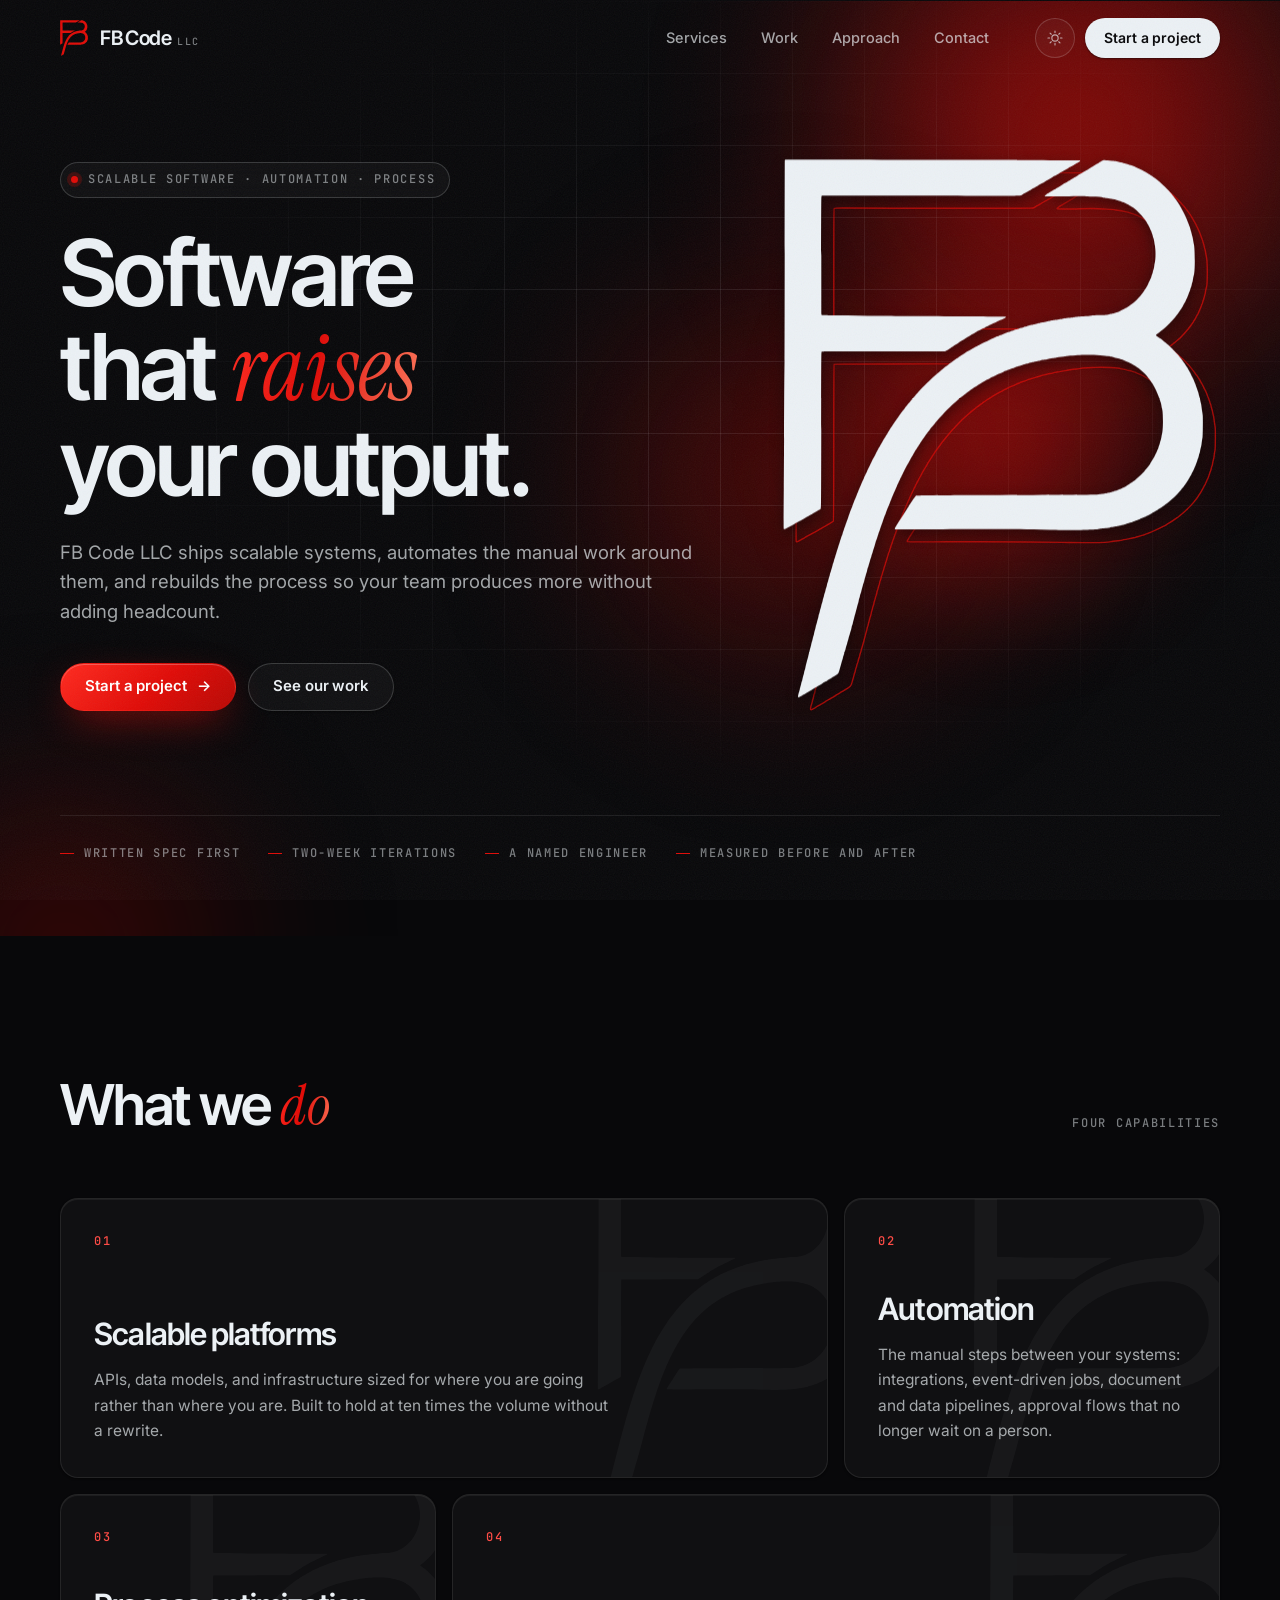
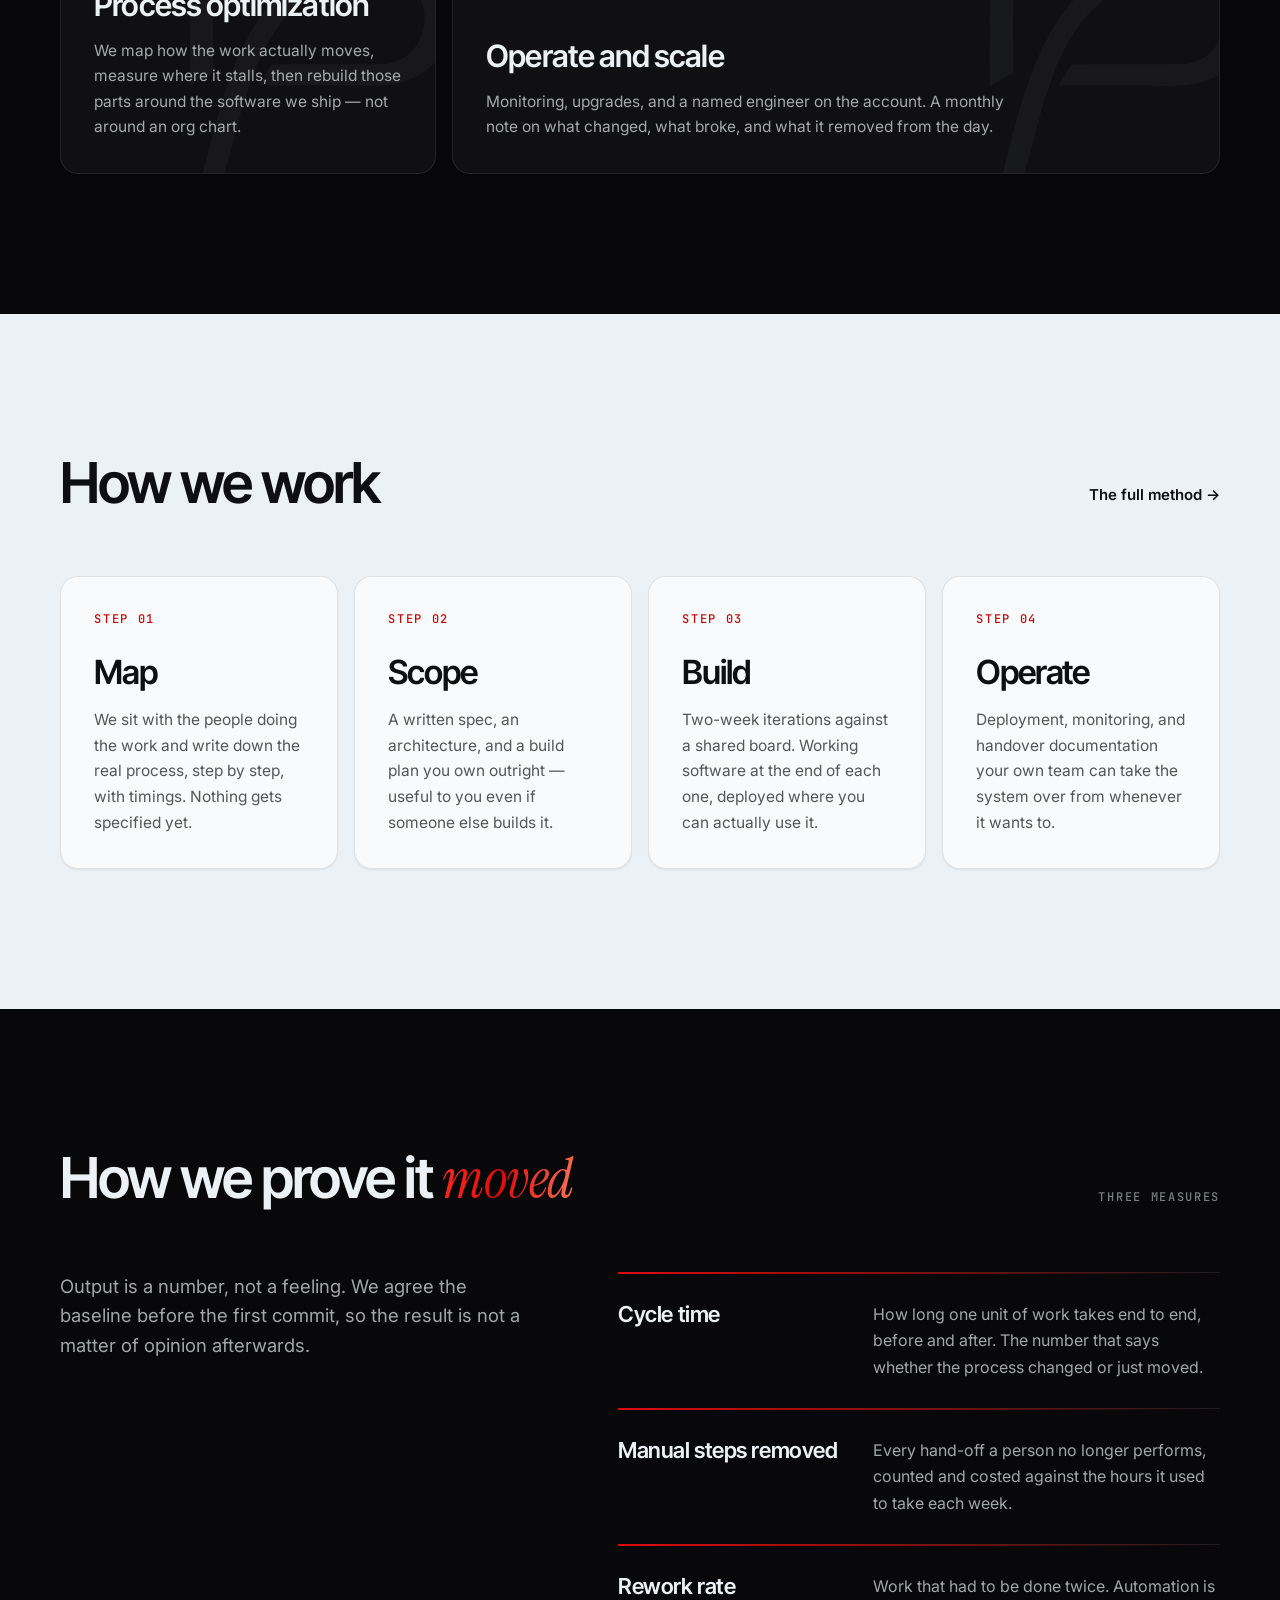
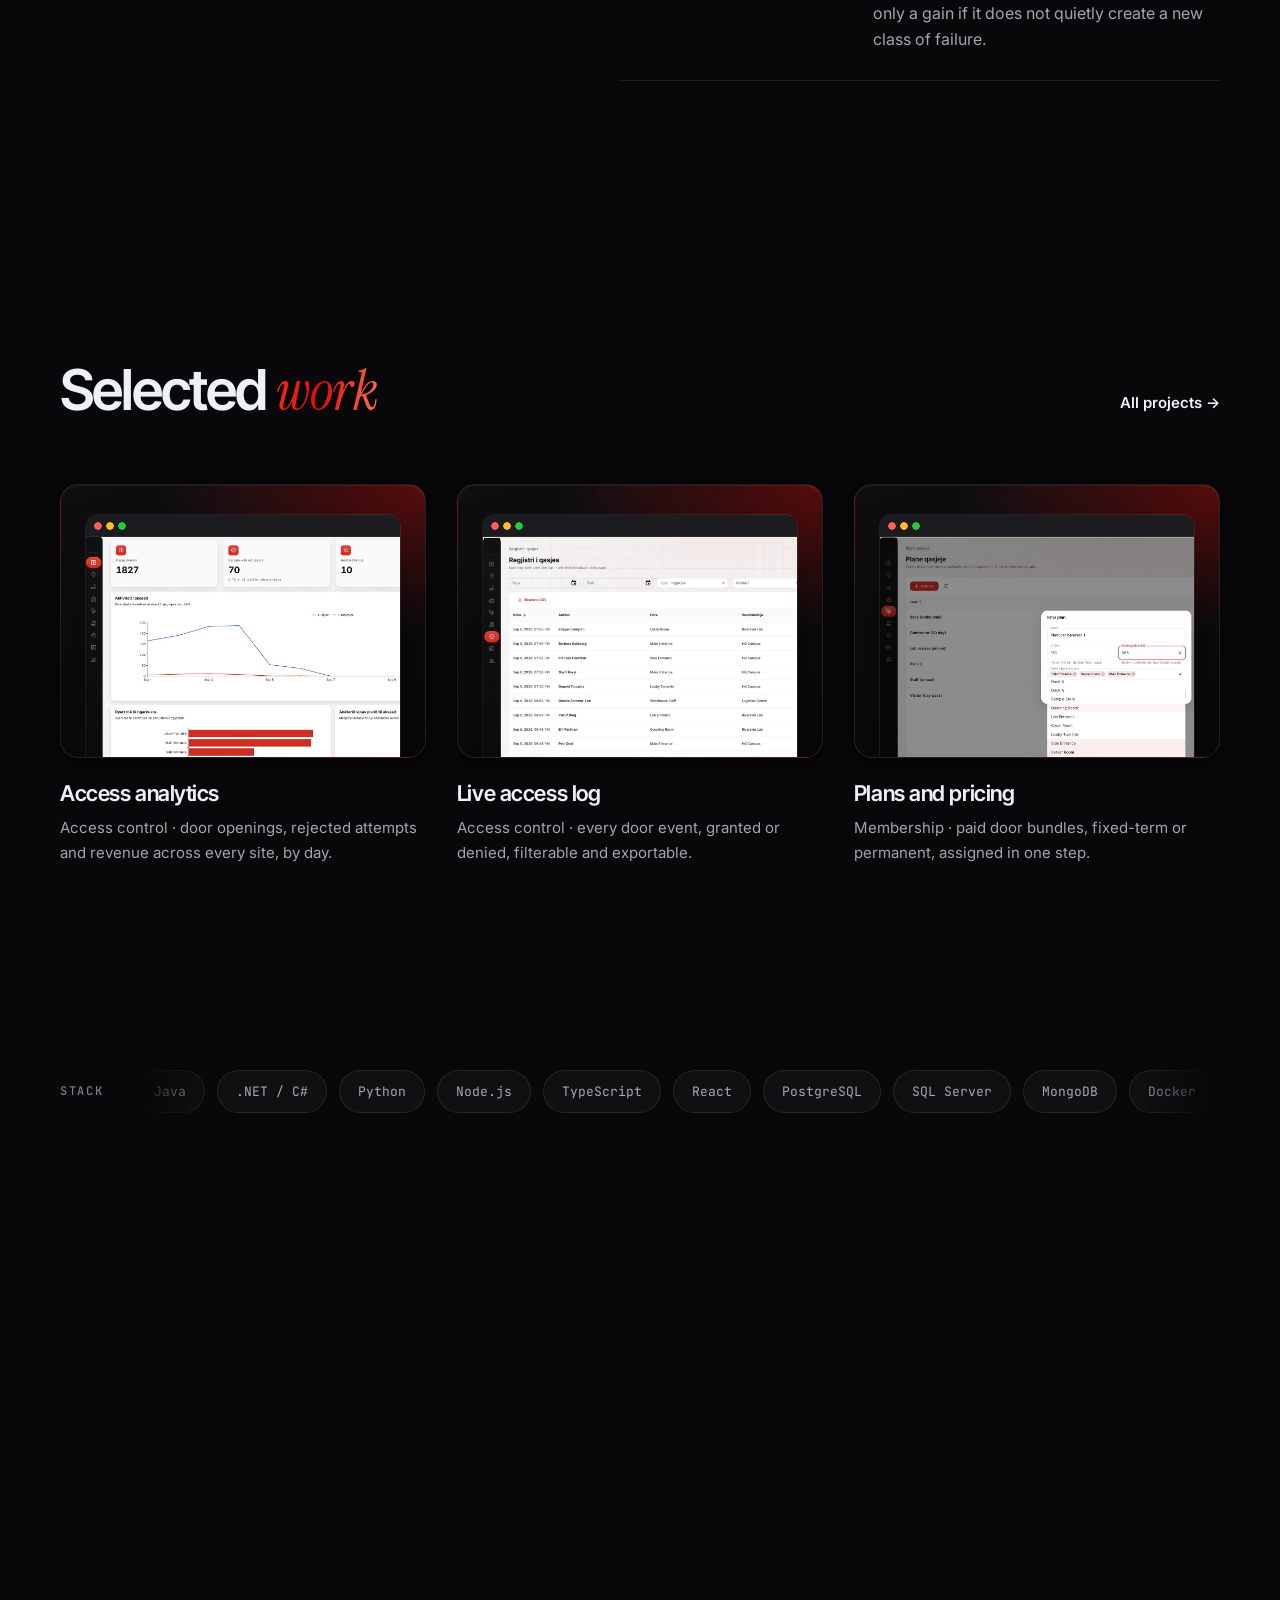
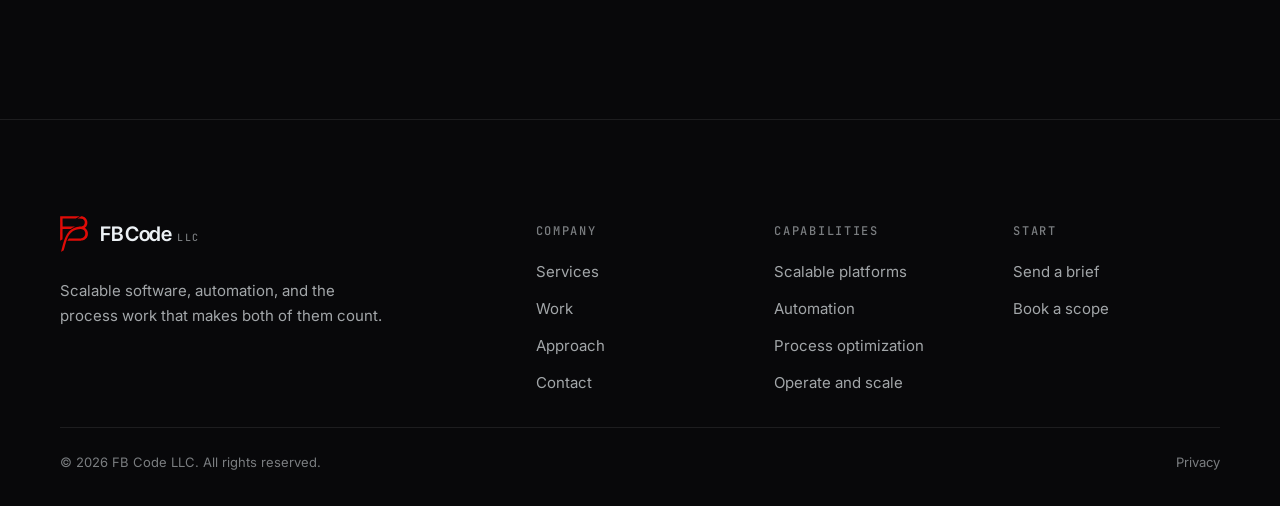
==== commit 52e30fc2: "Set real domain in metadata, add privacy page The domain resolves now, so the placeholders that were" ====
--- a/index.html
+++ b/index.html
@@ -6,6 +6,8 @@
 <title>FB Code LLC — Scalable software, automation, and process optimization</title>
 <meta name="description" content="FB Code LLC builds scalable software, automates the manual work around it, and rebuilds the process so your team produces more without adding headcount.">
 <meta name="theme-color" content="#08080A">
+<link rel="canonical" href="https://fb-code.com/">
+<meta property="og:url" content="https://fb-code.com/">
 <meta property="og:type" content="website">
 <meta property="og:site_name" content="FB Code LLC">
 <meta property="og:title" content="FB Code LLC — Scalable software, automation, and process optimization">
@@ -310,7 +312,7 @@
     </div>
     <div class="footer-bottom">
       <p>© <span data-year>2026</span> FB Code LLC. All rights reserved.</p>
-      <p>Software that raises output.</p>
+      <p><a href="privacy.html">Privacy</a></p>
     </div>
   </div>
 </footer>
--- a/assets/css/site.css
+++ b/assets/css/site.css
@@ -1202,6 +1202,34 @@
   .footer-bottom{flex-direction:column;}
 }
 
+/* ---------- Prose (privacy and other long-form pages) ---------- */
+
+.prose{
+  max-width:68ch;
+  display:grid;
+  gap:18px;
+}
+
+.prose h2{
+  margin-top:22px;
+  font-size:clamp(1.25rem, 1.9vw, 1.5rem);
+}
+
+.prose p{color:var(--text-dim);}
+.prose strong{color:var(--text);font-weight:500;}
+
+.prose a{
+  color:var(--text);
+  text-decoration:underline;
+  text-underline-offset:3px;
+  text-decoration-color:var(--rule-strong);
+  transition:text-decoration-color var(--t) var(--ease), color var(--t) var(--ease);
+}
+.prose a:hover{color:var(--accent);text-decoration-color:var(--accent);}
+
+.prose .facts{margin-top:4px;}
+.prose .facts .v{color:var(--text-dim);}
+
 /* ---------- Reveal ----------
    STAGGER_STEP_MS and REVEAL_MS in site.js must match the 70ms steps and --t-slow. */
 
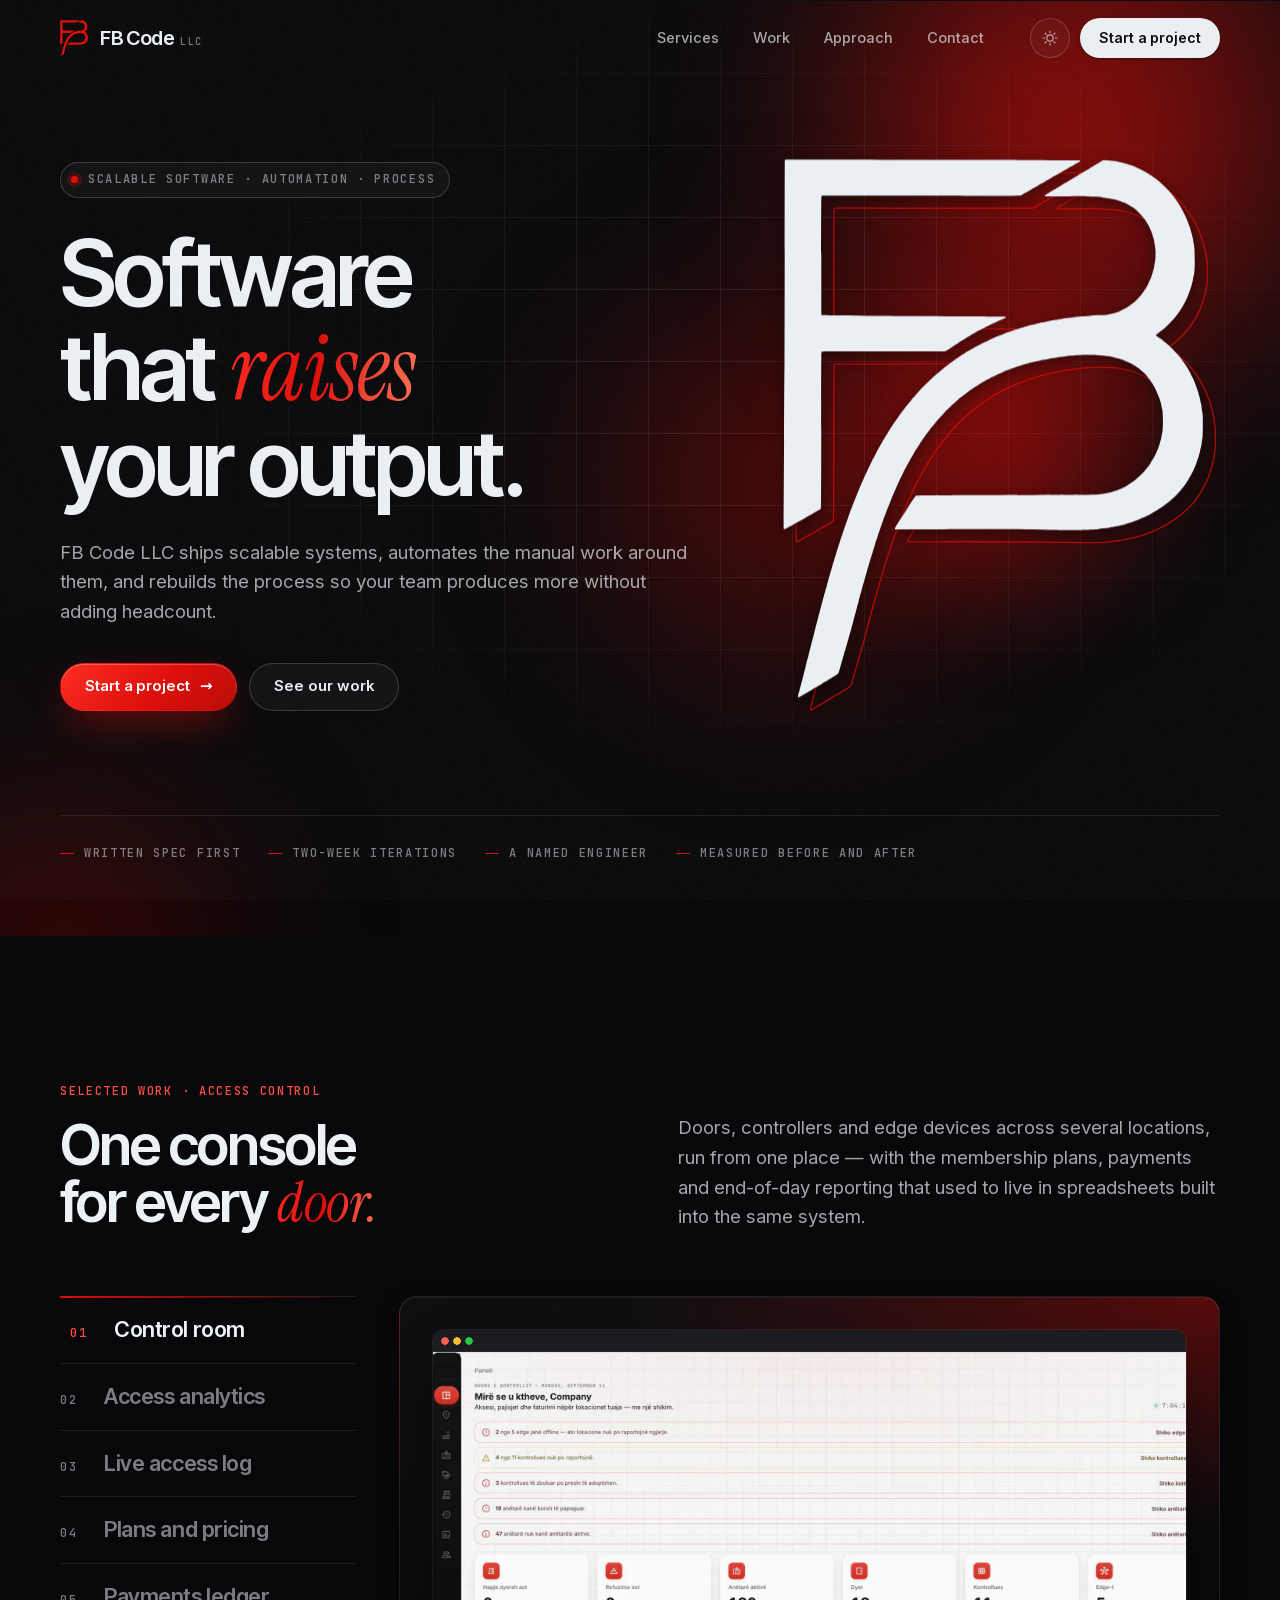
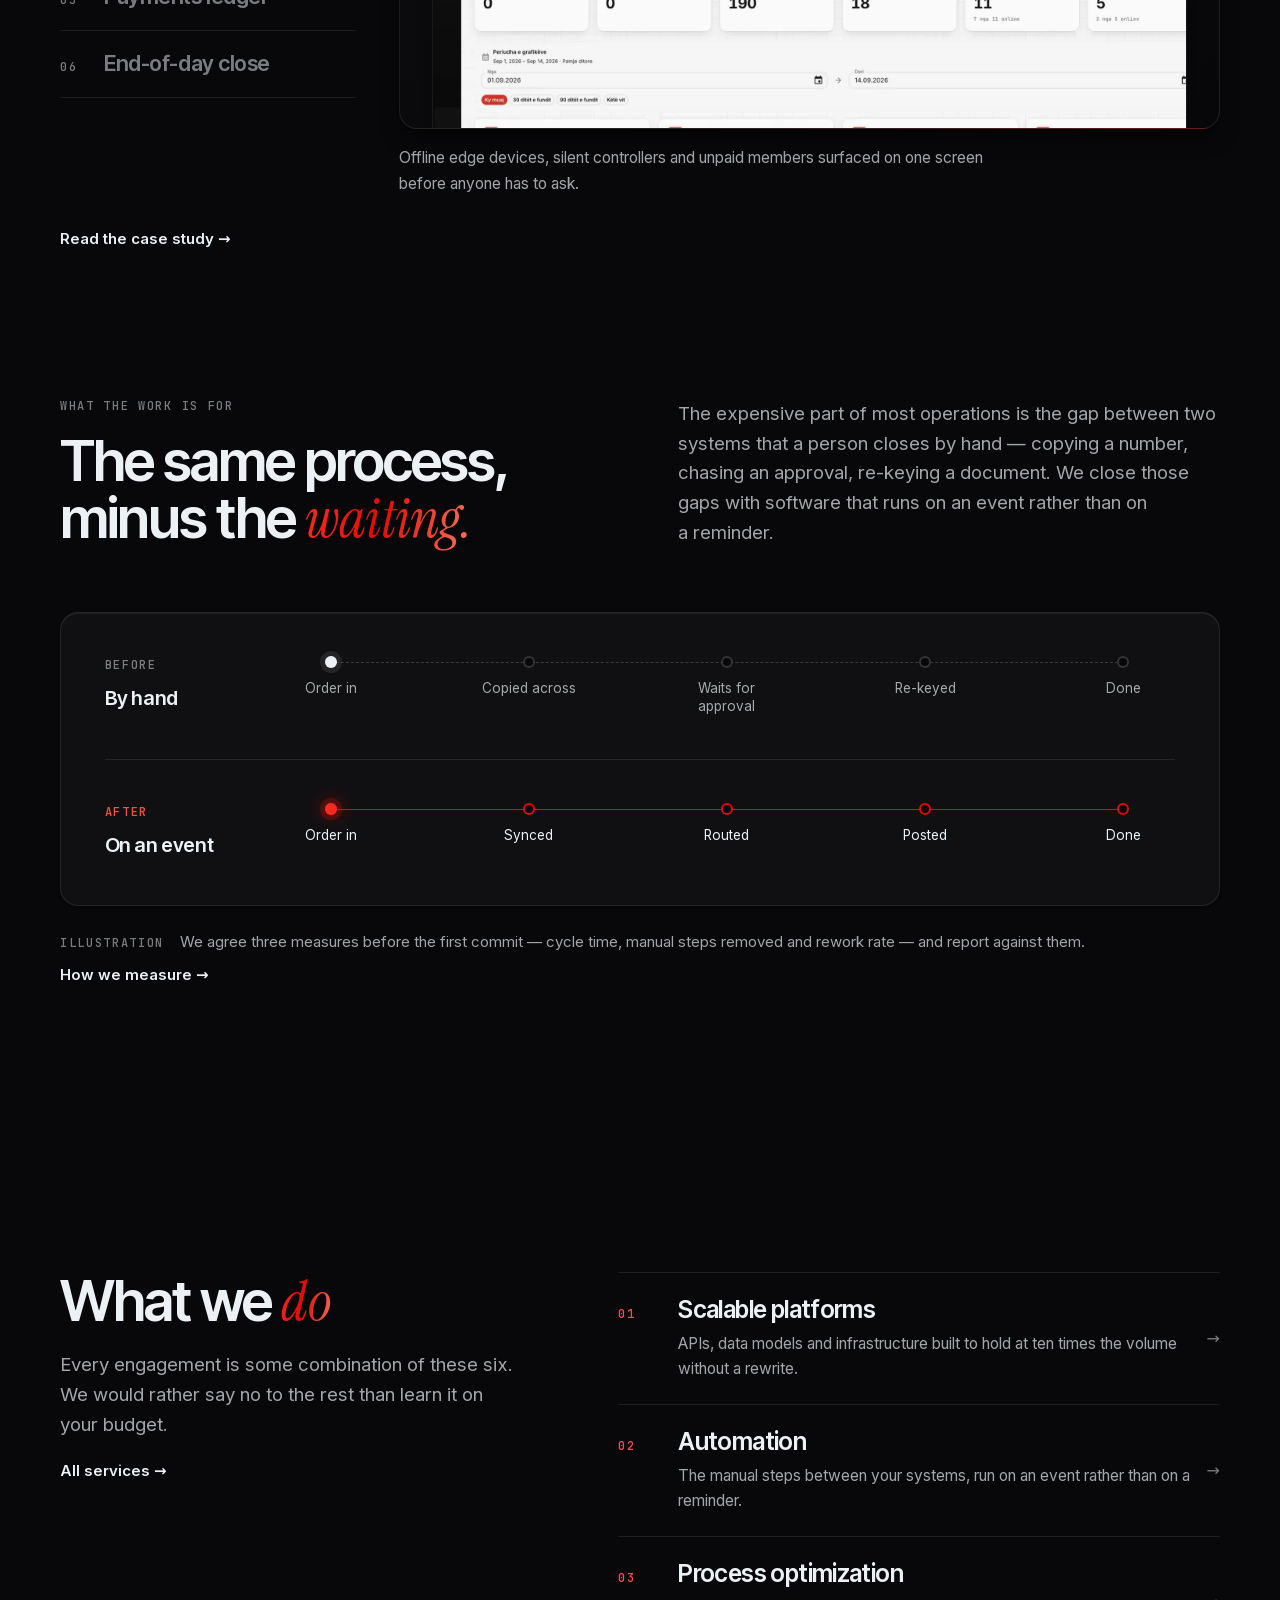
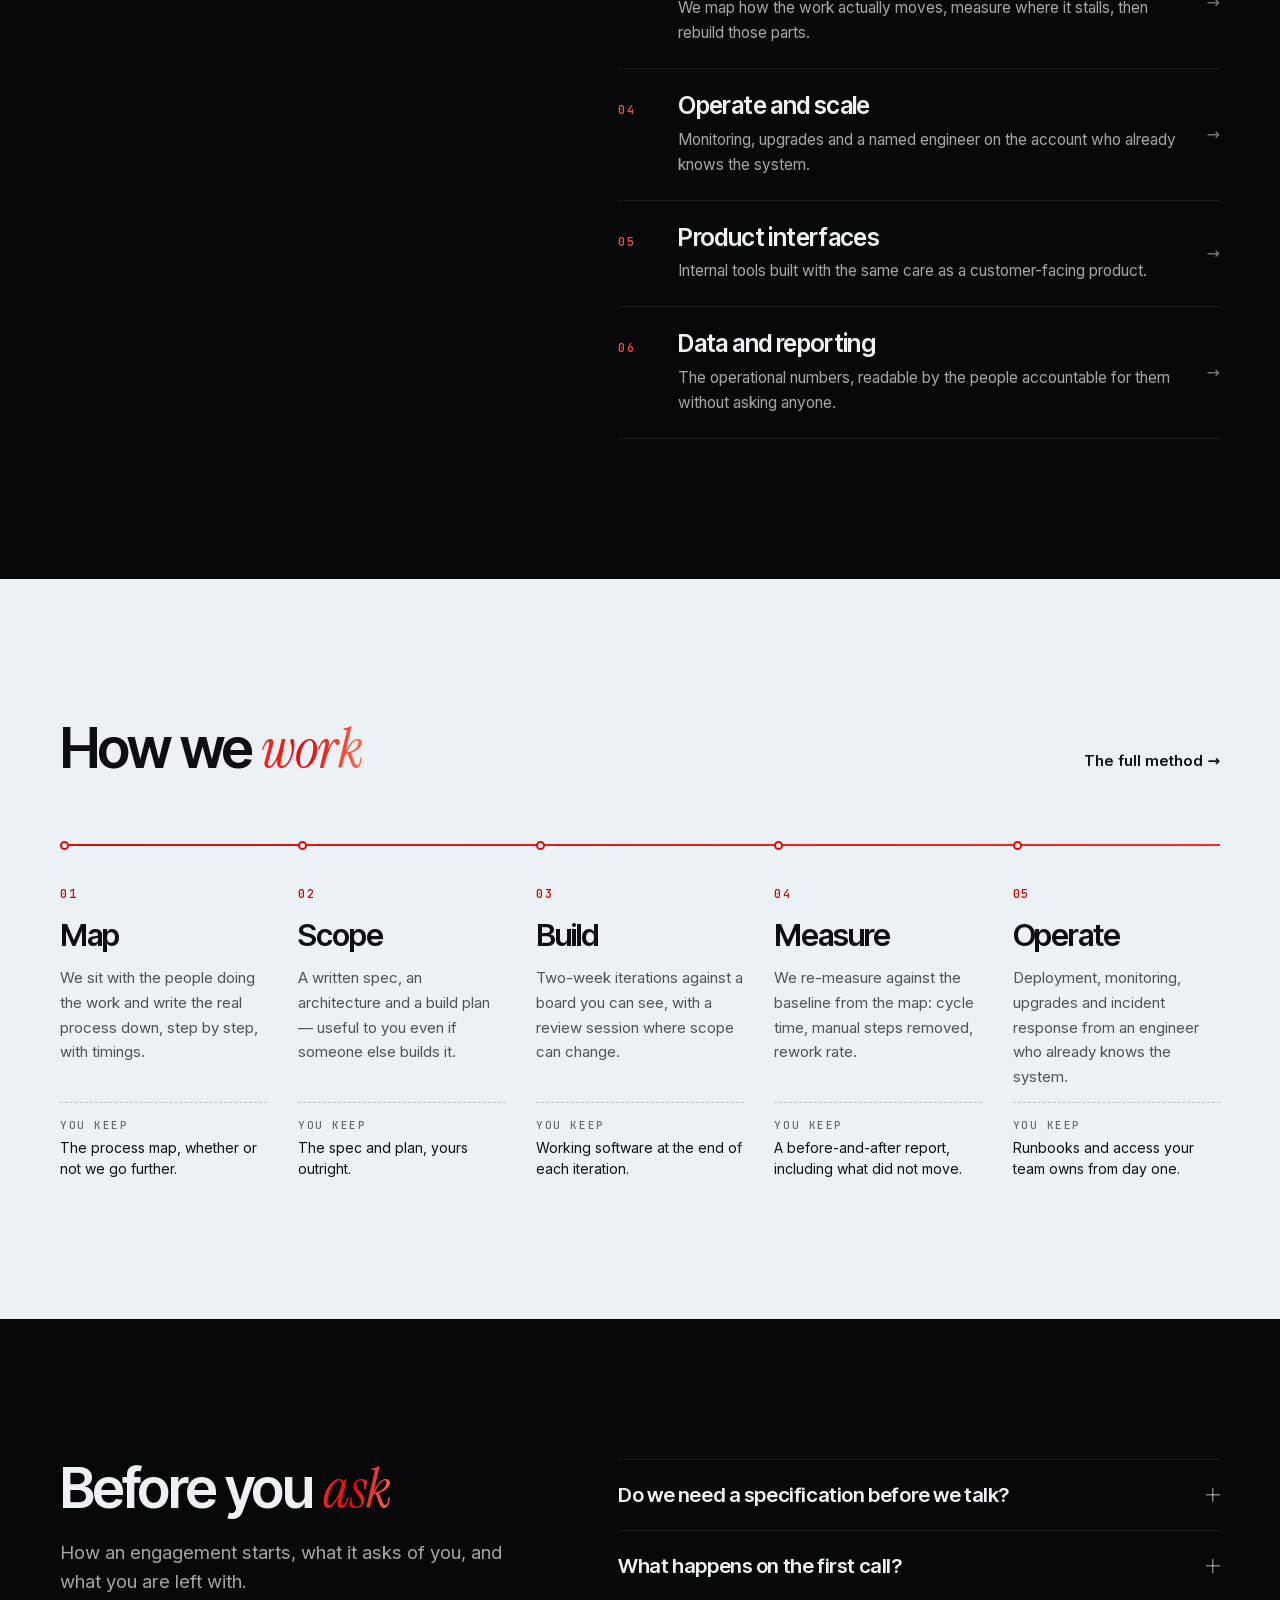
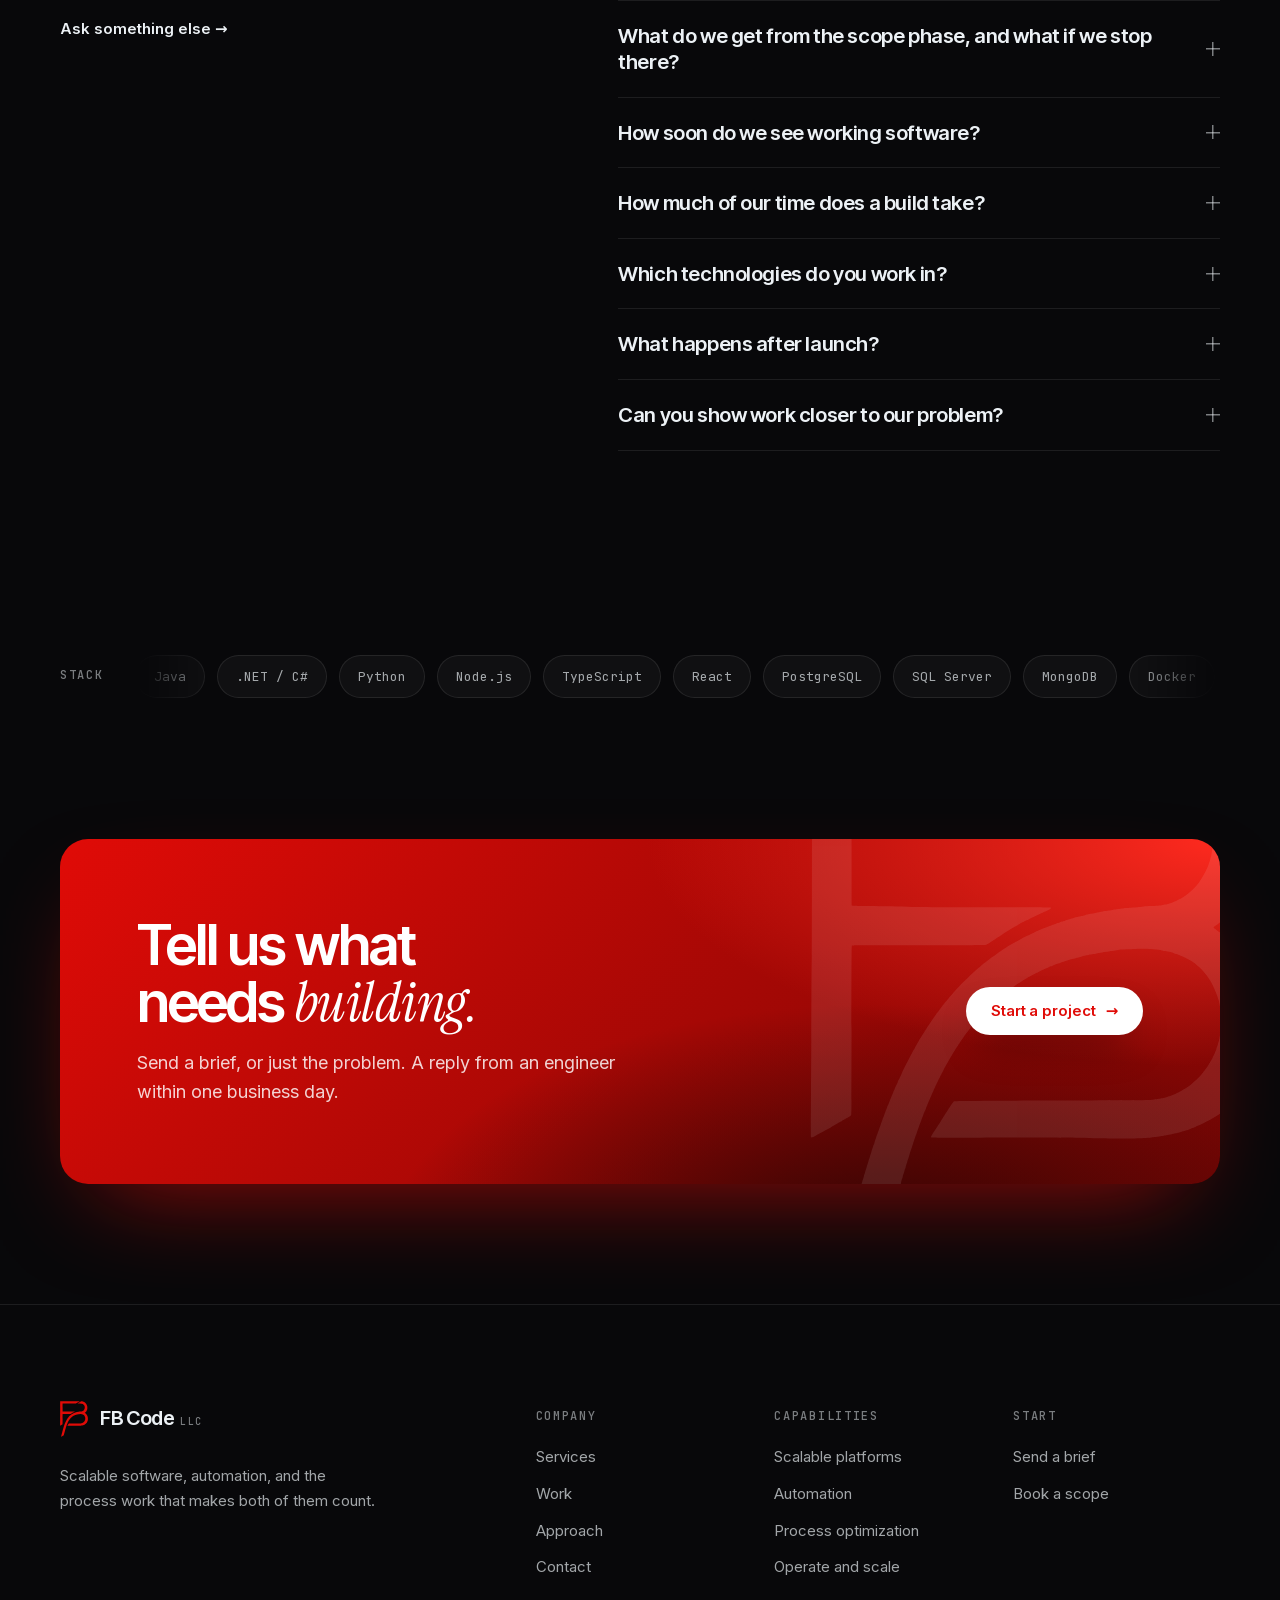
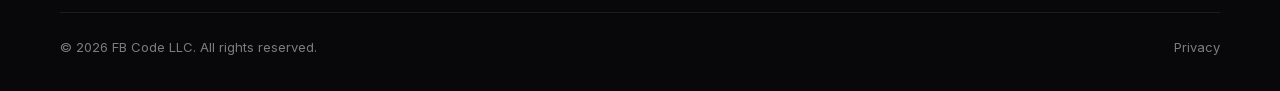
==== commit 024dd9ca: "Redesign every page; self-host fonts; finish privacy page Home: tabbed screenshot showcase, before/a" ====
--- a/index.html
+++ b/index.html
@@ -12,6 +12,11 @@
 <meta property="og:site_name" content="FB Code LLC">
 <meta property="og:title" content="FB Code LLC — Scalable software, automation, and process optimization">
 <meta property="og:description" content="We build scalable systems, automate the manual work around them, and rebuild the process so your team produces more without adding headcount.">
+<meta property="og:image" content="https://fb-code.com/assets/img/og.jpg">
+<meta property="og:image:width" content="1200">
+<meta property="og:image:height" content="630">
+<meta property="og:image:alt" content="FB Code LLC — software that raises your output">
+<meta name="twitter:card" content="summary_large_image">
 <script>
 (function(){
   var root = document.documentElement;
@@ -22,12 +27,12 @@
 })();
 </script>
 <link rel="icon" href="favicon.svg" type="image/svg+xml">
-<link rel="preconnect" href="https://fonts.googleapis.com">
-<link rel="preconnect" href="https://fonts.gstatic.com" crossorigin>
-<link rel="stylesheet" href="https://fonts.googleapis.com/css2?family=Inter:wght@400;500;600&family=Inter+Tight:wght@500;600;700&family=Instrument+Serif:ital@1&family=JetBrains+Mono:wght@400;500&display=swap">
-<link rel="stylesheet" href="assets/css/site.css?v=3">
+<link rel="apple-touch-icon" href="apple-touch-icon.png">
+<link rel="preload" href="assets/fonts/inter-tight.woff2" as="font" type="font/woff2" crossorigin>
+<link rel="preload" href="assets/fonts/inter.woff2" as="font" type="font/woff2" crossorigin>
+<link rel="stylesheet" href="assets/css/site.css?v=8">
 <script type="application/ld+json">
-{"@context":"https://schema.org","@type":"Organization","name":"FB Code LLC","description":"Software development company building scalable solutions, automations, and process optimization.","logo":"assets/img/mark.svg"}
+{"@context":"https://schema.org","@type":"Organization","name":"FB Code LLC","description":"Software development company building scalable solutions, automations, and process optimization.","url":"https://fb-code.com/","logo":"https://fb-code.com/favicon.svg"}
 </script>
 </head>
 <body>
@@ -98,124 +103,239 @@
     </div>
   </section>
 
+  <section class="section" id="work">
+    <div class="wrap reveal">
+      <div class="case-head">
+        <div>
+          <span class="label label--signal">Selected work · Access control</span>
+          <h2>One console for every <em>door.</em></h2>
+        </div>
+        <p class="lede">Doors, controllers and edge devices across several locations, run from one place — with the membership plans, payments and end-of-day reporting that used to live in spreadsheets built into the same system.</p>
+      </div>
+      <div class="showcase" data-showcase>
+        <div class="showcase-tabs" role="tablist" aria-label="Screens from the access-control platform">
+          <button class="showcase-tab" type="button" role="tab" id="tab-overview" aria-controls="shot-overview" aria-selected="true"><span class="num">01</span><span class="showcase-tab-title">Control room</span></button>
+          <button class="showcase-tab" type="button" role="tab" id="tab-dashboard" aria-controls="shot-dashboard" aria-selected="false" tabindex="-1"><span class="num">02</span><span class="showcase-tab-title">Access analytics</span></button>
+          <button class="showcase-tab" type="button" role="tab" id="tab-log" aria-controls="shot-log" aria-selected="false" tabindex="-1"><span class="num">03</span><span class="showcase-tab-title">Live access log</span></button>
+          <button class="showcase-tab" type="button" role="tab" id="tab-plans" aria-controls="shot-plans" aria-selected="false" tabindex="-1"><span class="num">04</span><span class="showcase-tab-title">Plans and pricing</span></button>
+          <button class="showcase-tab" type="button" role="tab" id="tab-payments" aria-controls="shot-payments" aria-selected="false" tabindex="-1"><span class="num">05</span><span class="showcase-tab-title">Payments ledger</span></button>
+          <button class="showcase-tab" type="button" role="tab" id="tab-reports" aria-controls="shot-reports" aria-selected="false" tabindex="-1"><span class="num">06</span><span class="showcase-tab-title">End-of-day close</span></button>
+        </div>
+        <div class="showcase-panels">
+          <figure class="showcase-panel is-active" id="shot-overview" role="tabpanel" aria-labelledby="tab-overview">
+            <button class="shot" type="button" data-zoom="assets/img/work/overview.webp" data-zoom-title="Control room" aria-label="Enlarge screenshot: Control room">
+              <span class="window"><img src="assets/img/work/overview.jpg" srcset="assets/img/work/overview-1000.webp 1000w, assets/img/work/overview.webp 1800w" sizes="(max-width:899px) 92vw, 56vw" alt="Control-room overview with alert banners and KPI cards for members, doors, controllers and edge devices" width="1800" height="904"></span>
+            </button>
+            <figcaption>Offline edge devices, silent controllers and unpaid members surfaced on one screen before anyone has to ask.</figcaption>
+          </figure>
+          <figure class="showcase-panel" id="shot-dashboard" role="tabpanel" aria-labelledby="tab-dashboard">
+            <button class="shot" type="button" data-zoom="assets/img/work/dashboard.webp" data-zoom-title="Access analytics" aria-label="Enlarge screenshot: Access analytics">
+              <span class="window"><img src="assets/img/work/dashboard.jpg" srcset="assets/img/work/dashboard-1000.webp 1000w, assets/img/work/dashboard.webp 1800w" sizes="(max-width:899px) 92vw, 56vw" alt="Analytics dashboard with door openings, rejected attempts, new members and revenue, plus an access-activity chart" loading="lazy" width="1800" height="901"></span>
+            </button>
+            <figcaption>Door openings, rejected attempts, new members and revenue across every site, charted by day and by door.</figcaption>
+          </figure>
+          <figure class="showcase-panel" id="shot-log" role="tabpanel" aria-labelledby="tab-log">
+            <button class="shot" type="button" data-zoom="assets/img/work/access-log.webp" data-zoom-title="Live access log" aria-label="Enlarge screenshot: Live access log">
+              <span class="window"><img src="assets/img/work/access-log.jpg" srcset="assets/img/work/access-log-1000.webp 1000w, assets/img/work/access-log.webp 1800w" sizes="(max-width:899px) 92vw, 56vw" alt="Access log table of granted and denied door events with filters by site, member and door" loading="lazy" width="1800" height="898"></span>
+            </button>
+            <figcaption>Every door event, granted or denied, filterable by site, member and door, with one-click CSV export.</figcaption>
+          </figure>
+          <figure class="showcase-panel" id="shot-plans" role="tabpanel" aria-labelledby="tab-plans">
+            <button class="shot" type="button" data-zoom="assets/img/work/plans.webp" data-zoom-title="Plans and pricing" aria-label="Enlarge screenshot: Plans and pricing">
+              <span class="window"><img src="assets/img/work/plans.jpg" srcset="assets/img/work/plans-1000.webp 1000w, assets/img/work/plans.webp 1800w" sizes="(max-width:899px) 92vw, 56vw" alt="Access plans table with a create-plan dialog and a multi-select door picker" loading="lazy" width="1800" height="902"></span>
+            </button>
+            <figcaption>Paid door bundles, fixed-term or permanent, created and assigned to doors in a single dialog.</figcaption>
+          </figure>
+          <figure class="showcase-panel" id="shot-payments" role="tabpanel" aria-labelledby="tab-payments">
+            <button class="shot" type="button" data-zoom="assets/img/work/payments.webp" data-zoom-title="Payments ledger" aria-label="Enlarge screenshot: Payments ledger">
+              <span class="window"><img src="assets/img/work/payments.jpg" srcset="assets/img/work/payments-1000.webp 1000w, assets/img/work/payments.webp 1800w" sizes="(max-width:899px) 92vw, 56vw" alt="Payments ledger filtered by payment method" loading="lazy" width="1800" height="909"></span>
+            </button>
+            <figcaption>Cash, card and transfer payments recorded against each member and the staff member who took them.</figcaption>
+          </figure>
+          <figure class="showcase-panel" id="shot-reports" role="tabpanel" aria-labelledby="tab-reports">
+            <button class="shot" type="button" data-zoom="assets/img/work/reports.webp" data-zoom-title="End-of-day close" aria-label="Enlarge screenshot: End-of-day close">
+              <span class="window"><img src="assets/img/work/reports.jpg" srcset="assets/img/work/reports-1000.webp 1000w, assets/img/work/reports.webp 1800w" sizes="(max-width:899px) 92vw, 56vw" alt="End-of-day cash report with totals per employee and payment method" loading="lazy" width="1800" height="905"></span>
+            </button>
+            <figcaption>What each employee collected, by method, totalled and ready to reconcile at the end of a shift.</figcaption>
+          </figure>
+        </div>
+      </div>
+      <p class="showcase-more"><a class="section-link" href="work.html#access">Read the case study →</a></p>
+    </div>
+  </section>
+
+  <section class="section section--flush" id="difference">
+    <div class="wrap reveal">
+      <div class="case-head">
+        <div>
+          <span class="label">What the work is for</span>
+          <h2>The same process, minus the <em>waiting.</em></h2>
+        </div>
+        <p class="lede">The expensive part of most operations is the gap between two systems that a person closes by hand — copying a number, chasing an approval, re-keying a document. We close those gaps with software that runs on an event rather than on a reminder.</p>
+      </div>
+      <div class="flow" role="img" aria-label="Illustration: the same five-step process run twice. By hand, the work stops and waits at every hand-off. Automated, it passes straight through.">
+        <div class="flow-lane flow-lane--before">
+          <div class="flow-head"><span class="label">Before</span><strong>By hand</strong></div>
+          <div class="flow-track">
+            <div class="flow-rail"><i></i></div>
+            <span class="flow-node">Order in</span>
+            <span class="flow-node">Copied across</span>
+            <span class="flow-node">Waits for approval</span>
+            <span class="flow-node">Re-keyed</span>
+            <span class="flow-node">Done</span>
+          </div>
+        </div>
+        <div class="flow-lane flow-lane--after">
+          <div class="flow-head"><span class="label label--signal">After</span><strong>On an event</strong></div>
+          <div class="flow-track">
+            <div class="flow-rail"><i></i></div>
+            <span class="flow-node">Order in</span>
+            <span class="flow-node">Synced</span>
+            <span class="flow-node">Routed</span>
+            <span class="flow-node">Posted</span>
+            <span class="flow-node">Done</span>
+          </div>
+        </div>
+      </div>
+      <p class="flow-note"><span class="label">Illustration</span>We agree three measures before the first commit — cycle time, manual steps removed and rework rate — and report against them. <a class="section-link" href="approach.html#measure">How we measure →</a></p>
+    </div>
+  </section>
+
   <section class="section" id="services">
     <div class="wrap reveal">
+      <div class="split">
+        <div class="split-lead">
+          <h2>What we <em>do</em></h2>
+          <p class="lede">Every engagement is some combination of these six. We would rather say no to the rest than learn it on your budget.</p>
+          <a class="section-link" href="services.html">All services →</a>
+        </div>
+        <div class="caps reveal stagger">
+          <a class="cap" href="services.html#platforms">
+            <span class="num">01</span>
+            <h3>Scalable platforms</h3>
+            <p>APIs, data models and infrastructure built to hold at ten times the volume without a rewrite.</p>
+            <span class="arrow" aria-hidden="true">→</span>
+          </a>
+          <a class="cap" href="services.html#automation">
+            <span class="num">02</span>
+            <h3>Automation</h3>
+            <p>The manual steps between your systems, run on an event rather than on a reminder.</p>
+            <span class="arrow" aria-hidden="true">→</span>
+          </a>
+          <a class="cap" href="services.html#process">
+            <span class="num">03</span>
+            <h3>Process optimization</h3>
+            <p>We map how the work actually moves, measure where it stalls, then rebuild those parts.</p>
+            <span class="arrow" aria-hidden="true">→</span>
+          </a>
+          <a class="cap" href="services.html#operate">
+            <span class="num">04</span>
+            <h3>Operate and scale</h3>
+            <p>Monitoring, upgrades and a named engineer on the account who already knows the system.</p>
+            <span class="arrow" aria-hidden="true">→</span>
+          </a>
+          <a class="cap" href="services.html#frontend">
+            <span class="num">05</span>
+            <h3>Product interfaces</h3>
+            <p>Internal tools built with the same care as a customer-facing product.</p>
+            <span class="arrow" aria-hidden="true">→</span>
+          </a>
+          <a class="cap" href="services.html#data">
+            <span class="num">06</span>
+            <h3>Data and reporting</h3>
+            <p>The operational numbers, readable by the people accountable for them without asking anyone.</p>
+            <span class="arrow" aria-hidden="true">→</span>
+          </a>
+        </div>
+      </div>
+    </div>
+  </section>
+
+  <section class="section paper" id="approach">
+    <div class="wrap reveal">
       <div class="section-head">
-        <h2>What we <em>do</em></h2>
-        <span class="label">Four capabilities</span>
+        <h2>How we <em>work</em></h2>
+        <a class="section-link" href="approach.html">The full method →</a>
       </div>
     </div>
     <div class="wrap">
-      <div class="services reveal stagger">
-        <article class="service card">
-          <span class="mark glyph" aria-hidden="true"></span>
+      <ol class="timeline reveal stagger">
+        <li class="tl-step">
           <span class="num">01</span>
-          <h3>Scalable platforms</h3>
-          <p>APIs, data models, and infrastructure sized for where you are going rather than where you are. Built to hold at ten times the volume without a rewrite.</p>
-        </article>
-        <article class="service card">
-          <span class="mark glyph" aria-hidden="true"></span>
+          <h3>Map</h3>
+          <p>We sit with the people doing the work and write the real process down, step by step, with timings.</p>
+          <p class="tl-get"><span class="label">You keep</span>The process map, whether or not we go further.</p>
+        </li>
+        <li class="tl-step">
           <span class="num">02</span>
-          <h3>Automation</h3>
-          <p>The manual steps between your systems: integrations, event-driven jobs, document and data pipelines, approval flows that no longer wait on a person.</p>
-        </article>
-        <article class="service card">
-          <span class="mark glyph" aria-hidden="true"></span>
+          <h3>Scope</h3>
+          <p>A written spec, an architecture and a build plan — useful to you even if someone else builds it.</p>
+          <p class="tl-get"><span class="label">You keep</span>The spec and plan, yours outright.</p>
+        </li>
+        <li class="tl-step">
           <span class="num">03</span>
-          <h3>Process optimization</h3>
-          <p>We map how the work actually moves, measure where it stalls, then rebuild those parts around the software we ship — not around an org chart.</p>
-        </article>
-        <article class="service card">
-          <span class="mark glyph" aria-hidden="true"></span>
+          <h3>Build</h3>
+          <p>Two-week iterations against a board you can see, with a review session where scope can change.</p>
+          <p class="tl-get"><span class="label">You keep</span>Working software at the end of each iteration.</p>
+        </li>
+        <li class="tl-step">
           <span class="num">04</span>
-          <h3>Operate and scale</h3>
-          <p>Monitoring, upgrades, and a named engineer on the account. A monthly note on what changed, what broke, and what it removed from the day.</p>
-        </article>
-      </div>
-    </div>
-  </section>
-
-  <section class="section paper" id="approach">
-    <div class="wrap reveal">
-      <div class="section-head">
-        <h2>How we work</h2>
-        <a class="section-link" href="approach.html">The full method →</a>
-      </div>
-    </div>
-    <div class="wrap">
-      <div class="steps reveal stagger">
-        <article class="step card">
-          <span class="label">Step 01</span>
-          <h3>Map</h3>
-          <p>We sit with the people doing the work and write down the real process, step by step, with timings. Nothing gets specified yet.</p>
-        </article>
-        <article class="step card">
-          <span class="label">Step 02</span>
-          <h3>Scope</h3>
-          <p>A written spec, an architecture, and a build plan you own outright — useful to you even if someone else builds it.</p>
-        </article>
-        <article class="step card">
-          <span class="label">Step 03</span>
-          <h3>Build</h3>
-          <p>Two-week iterations against a shared board. Working software at the end of each one, deployed where you can actually use it.</p>
-        </article>
-        <article class="step card">
-          <span class="label">Step 04</span>
+          <h3>Measure</h3>
+          <p>We re-measure against the baseline from the map: cycle time, manual steps removed, rework rate.</p>
+          <p class="tl-get"><span class="label">You keep</span>A before-and-after report, including what did not move.</p>
+        </li>
+        <li class="tl-step">
+          <span class="num">05</span>
           <h3>Operate</h3>
-          <p>Deployment, monitoring, and handover documentation your own team can take the system over from whenever it wants to.</p>
-        </article>
-      </div>
-    </div>
-  </section>
-
-  <section class="section" id="measure">
-    <div class="wrap reveal">
-      <div class="section-head">
-        <h2>How we prove it <em>moved</em></h2>
-        <span class="label">Three measures</span>
-      </div>
+          <p>Deployment, monitoring, upgrades and incident response from an engineer who already knows the system.</p>
+          <p class="tl-get"><span class="label">You keep</span>Runbooks and access your team owns from day one.</p>
+        </li>
+      </ol>
+    </div>
+  </section>
+
+  <section class="section" id="faq">
+    <div class="wrap reveal">
       <div class="split">
-        <p class="lede">Output is a number, not a feeling. We agree the baseline before the first commit, so the result is not a matter of opinion afterwards.</p>
-        <div class="measures reveal stagger">
-          <div class="measure">
-            <h3>Cycle time</h3>
-            <p>How long one unit of work takes end to end, before and after. The number that says whether the process changed or just moved.</p>
-          </div>
-          <div class="measure">
-            <h3>Manual steps removed</h3>
-            <p>Every hand-off a person no longer performs, counted and costed against the hours it used to take each week.</p>
-          </div>
-          <div class="measure">
-            <h3>Rework rate</h3>
-            <p>Work that had to be done twice. Automation is only a gain if it does not quietly create a new class of failure.</p>
-          </div>
-        </div>
-      </div>
-    </div>
-  </section>
-
-  <section class="section" id="work">
-    <div class="wrap reveal">
-      <div class="section-head">
-        <h2>Selected <em>work</em></h2>
-        <a class="section-link" href="work.html">All projects →</a>
-      </div>
-      <div class="work-grid reveal stagger">
-        <a class="work-card" href="work.html#access">
-          <div class="work-thumb"><div class="window"><img src="assets/img/work/dashboard.jpg" alt="Analytics dashboard with door openings, rejected attempts, new members and revenue, plus an access-activity chart" loading="lazy" width="1800" height="901"></div></div>
-          <h3>Access analytics</h3>
-          <p>Access control · door openings, rejected attempts and revenue across every site, by day.</p>
-        </a>
-        <a class="work-card" href="work.html#access">
-          <div class="work-thumb"><div class="window"><img src="assets/img/work/access-log.jpg" alt="Access log table of granted and denied door events with filters by site, member and door" loading="lazy" width="1800" height="898"></div></div>
-          <h3>Live access log</h3>
-          <p>Access control · every door event, granted or denied, filterable and exportable.</p>
-        </a>
-        <a class="work-card" href="work.html#access">
-          <div class="work-thumb"><div class="window"><img src="assets/img/work/plans.jpg" alt="Access plans table with a create-plan dialog and a multi-select door picker" loading="lazy" width="1800" height="902"></div></div>
-          <h3>Plans and pricing</h3>
-          <p>Membership · paid door bundles, fixed-term or permanent, assigned in one step.</p>
-        </a>
+        <div class="split-lead">
+          <h2>Before you <em>ask</em></h2>
+          <p class="lede">How an engagement starts, what it asks of you, and what you are left with.</p>
+          <a class="section-link" href="contact.html">Ask something else →</a>
+        </div>
+        <div class="faq reveal stagger">
+          <details>
+            <summary>Do we need a specification before we talk?</summary>
+            <p>No. A technical specification is what the scope phase produces. The most useful thing to bring is the process that hurts, and roughly how many people touch it each week.</p>
+          </details>
+          <details>
+            <summary>What happens on the first call?</summary>
+            <p>45 minutes with the person who would build it. No deck and no sales engineer.</p>
+          </details>
+          <details>
+            <summary>What do we get from the scope phase, and what if we stop there?</summary>
+            <p>One to two weeks, paid. It ends in a written specification, an architecture, a build plan and a price for the first phase. The document is yours outright and is useful even if you hand it to another team.</p>
+          </details>
+          <details>
+            <summary>How soon do we see working software?</summary>
+            <p>At the end of the first two-week iteration after scope is signed. Every iteration after that ends the same way, with a review session where scope can change.</p>
+          </details>
+          <details>
+            <summary>How much of our time does a build take?</summary>
+            <p>One review session per iteration, plus questions in a shared channel.</p>
+          </details>
+          <details>
+            <summary>Which technologies do you work in?</summary>
+            <p>Java, .NET, Python or Node on the backend; PostgreSQL, SQL Server or MongoDB for data; React and TypeScript on the front end; containerised and declared in Terraform. Chosen for the team that will maintain it, not for novelty.</p>
+          </details>
+          <details>
+            <summary>What happens after launch?</summary>
+            <p>Documentation and a walkthrough with your team, whether or not you take a retainer. If you do, a named engineer who already knows the system stays on the account, on a monthly retainer you can cancel with notice.</p>
+          </details>
+          <details>
+            <summary>Can you show work closer to our problem?</summary>
+            <p>Some of it is under NDA. Where a client cannot be named, we can still walk you through the architecture and the constraints on a call. Ask for the closest comparable and we will bring it.</p>
+          </details>
+        </div>
       </div>
     </div>
   </section>
@@ -317,6 +437,6 @@
   </div>
 </footer>
 
-<script src="assets/js/site.js?v=3"></script>
+<script src="assets/js/site.js?v=8"></script>
 </body>
 </html>
--- a/assets/css/site.css
+++ b/assets/css/site.css
@@ -1,7 +1,23 @@
 /* FB Code LLC — red mark on ink or frost. Theme is set by data-theme on <html>.
    Brand red #E00B07 and frost #ECF1F5 are sampled from the logo files in ../brand/new. */
 
+/* Typefaces are served from this site; all four are variable fonts, latin subset. */
+@font-face{font-family:"Inter";font-style:normal;font-weight:100 900;font-display:swap;src:url("../fonts/inter.woff2") format("woff2");}
+@font-face{font-family:"Inter Tight";font-style:normal;font-weight:100 900;font-display:swap;src:url("../fonts/inter-tight.woff2") format("woff2");}
+@font-face{font-family:"Instrument Serif";font-style:italic;font-weight:400;font-display:swap;src:url("../fonts/instrument-serif-italic.woff2") format("woff2");}
+@font-face{font-family:"JetBrains Mono";font-style:normal;font-weight:100 800;font-display:swap;src:url("../fonts/jetbrains-mono.woff2") format("woff2");}
+
+/* Pages cross-fade into each other; the header holds still across the change. */
+@view-transition{navigation:auto;}
+::view-transition-old(root),
+::view-transition-new(root){animation-duration:.26s;}
+
+/* Progress along a rail, 0 to 1. Registered so keyframes can interpolate it. */
+@property --p{syntax:"<number>";inherits:true;initial-value:0;}
+
 :root{
+  interpolate-size:allow-keywords;
+
   /* Brand palette. Referenced by the ground blocks below, never used directly. */
   --c-red:#E00B07;
   --c-red-hot:#FF2A1F;
@@ -80,7 +96,7 @@
 
   --text:#0E0F12;
   --text-dim:rgb(14 15 18 / .7);
-  --text-faint:rgb(14 15 18 / .56);
+  --text-faint:rgb(14 15 18 / .6);
   --rule:rgb(14 15 18 / .1);
   --rule-strong:rgb(14 15 18 / .2);
 
@@ -139,7 +155,7 @@
 
 img,svg{display:block;max-width:100%;}
 a{color:inherit;text-decoration:none;}
-ul{list-style:none;padding:0;}
+ul,ol{list-style:none;padding:0;}
 button,input,select,textarea{font:inherit;color:inherit;}
 
 .theme-switching,
@@ -244,6 +260,9 @@
 }
 @keyframes pulse{
   50%{box-shadow:0 0 0 8px rgb(224 11 7 / 0);}
+}
+@media (max-width:480px){
+  .label--pill{font-size:10px;letter-spacing:.08em;}
 }
 
 /* ---------- Mark ----------
@@ -326,6 +345,7 @@
 /* ---------- Header ---------- */
 
 .site-header{
+  view-transition-name:site-header;
   position:sticky;
   top:0;
   z-index:50;
@@ -614,8 +634,20 @@
 
 @media (max-width:899px){
   .hero{min-height:0;}
-  .hero > .wrap{grid-template-columns:1fr;}
-  .hero-art{width:min(40%, 170px);justify-self:start;order:-1;}
+  .hero > .wrap{grid-template-columns:1fr;position:relative;}
+  /* On small screens the mark steps back to an outline behind the copy,
+     so the headline is the first thing on the screen. */
+  .hero-art{
+    position:absolute;
+    z-index:-1;
+    top:-20px;
+    right:-4%;
+    width:min(62%, 320px);
+    opacity:.5;
+    transform:none;
+  }
+  .hero-art::before,
+  .hero-mark .solid{display:none;}
 }
 
 /* ---------- Page hero (inner pages) ---------- */
@@ -672,117 +704,592 @@
   .section-head{flex-direction:column;align-items:flex-start;}
 }
 
-/* ---------- Cards (shared) ----------
-   Glass surface with a pointer-following red spotlight (--x/--y set by site.js). */
-
-.card,
-.service-row,
-.measure,
-.work-card .work-thumb,
-.form,
-.notice{
-  --x:50%;
-  --y:0%;
-}
-
-.card{
+/* ---------- Showcase (home) ----------
+   One large, legible screenshot at a time; the tabs pick which. Without JS
+   the tabs are hidden and every panel is shown in sequence. */
+
+.showcase{
+  display:grid;
+  grid-template-columns:minmax(0, .36fr) minmax(0, 1fr);
+  gap:clamp(24px, 3.4vw, 56px);
+  align-items:start;
+}
+.showcase-tabs{display:grid;border-top:1px solid var(--rule);}
+.showcase-tab{
+  position:relative;
+  display:grid;
+  grid-template-columns:36px minmax(0, 1fr);
+  align-items:baseline;
+  gap:8px;
+  padding:19px 0;
+  border:0;
+  border-bottom:1px solid var(--rule);
+  background:none;
+  color:var(--text-faint);
+  text-align:left;
+  cursor:pointer;
+  transition:color var(--t) var(--ease), padding var(--t) var(--ease), border-color var(--t) var(--ease), background-color var(--t) var(--ease);
+}
+.showcase-tab::before{
+  content:"";
+  position:absolute;
+  left:0;
+  top:-1px;
+  width:100%;
+  height:2px;
+  background:linear-gradient(90deg, var(--c-red), transparent);
+  transform:scaleX(0);
+  transform-origin:left;
+  transition:transform var(--t-slow) var(--ease-out);
+}
+.showcase-tab .num{color:inherit;}
+.showcase-tab-title{
+  font-family:var(--display);
+  font-size:clamp(18px, 1.7vw, 23px);
+  font-weight:600;
+  letter-spacing:-.02em;
+  line-height:1.2;
+}
+.showcase-tab:hover{color:var(--text);}
+.showcase-tab:is([aria-selected="true"], [aria-current="true"]){color:var(--text);padding-left:10px;}
+.showcase-tab:is([aria-selected="true"], [aria-current="true"])::before{transform:scaleX(1);}
+.showcase-tab:is([aria-selected="true"], [aria-current="true"]) .num{color:var(--accent);}
+
+.showcase-panel figcaption{
+  margin-top:16px;
+  max-width:62ch;
+  min-height:3.2em;
+  font-size:15.5px;
+  color:var(--text-dim);
+}
+.js .showcase-panel{display:none;}
+.js .showcase-panel.is-active{display:block;animation:fade .45s var(--ease-out);}
+@keyframes fade{from{opacity:0;}}
+html:not(.js) .showcase{grid-template-columns:1fr;}
+html:not(.js) .showcase-tabs{display:none;}
+html:not(.js) .showcase-panels{display:grid;gap:32px;}
+.showcase-more{margin-top:28px;}
+
+.shot{
+  position:relative;
+  display:block;
+  width:100%;
+  padding:clamp(14px, 2.6vw, 36px) clamp(14px, 2.6vw, 36px) 0;
+  border-radius:var(--radius);
+  border:1px solid var(--rule);
+  background:
+    radial-gradient(120% 90% at 100% 0%, rgb(224 11 7 / .35), transparent 60%),
+    linear-gradient(160deg, var(--bg-raised), var(--bg));
+  box-shadow:var(--sheen), var(--shadow-md);
+  overflow:hidden;
+  cursor:zoom-in;
+  transition:box-shadow var(--t-slow) var(--ease), border-color var(--t) var(--ease);
+}
+.shot:hover{border-color:var(--rule-strong);box-shadow:var(--sheen), var(--shadow-lg);}
+.shot .window{
+  display:block;
+  border-radius:12px 12px 0 0;
+  overflow:hidden;
+  background:#111;
+  box-shadow:0 30px 60px -20px rgb(0 0 0 / .7), 0 0 0 1px rgb(255 255 255 / .08);
+}
+.shot img{
+  width:100%;
+  height:auto;
+  aspect-ratio:2 / 1;
+  object-fit:cover;
+  object-position:top left;
+}
+
+/* "Enlarge" hint on anything that opens the lightbox. */
+[data-zoom]::after{
+  content:"Enlarge";
+  position:absolute;
+  right:14px;
+  bottom:14px;
+  padding:6px 11px;
+  border-radius:999px;
+  border:1px solid rgb(255 255 255 / .16);
+  background:rgb(8 8 10 / .8);
+  color:#fff;
+  font-family:var(--mono);
+  font-size:11px;
+  letter-spacing:.12em;
+  text-transform:uppercase;
+  opacity:0;
+  transform:translateY(4px);
+  transition:opacity var(--t) var(--ease), transform var(--t) var(--ease);
+}
+[data-zoom]:hover::after,
+[data-zoom]:focus-visible::after{opacity:1;transform:none;}
+@media (hover:none){
+  [data-zoom]::after{opacity:1;transform:none;}
+}
+
+@media (max-width:899px){
+  .showcase{grid-template-columns:1fr;gap:16px;}
+  .showcase-tabs{
+    display:flex;
+    gap:8px;
+    margin:0 calc(var(--gutter) * -1);
+    padding:2px var(--gutter);
+    border-top:0;
+    overflow-x:auto;
+    scrollbar-width:none;
+  }
+  .showcase-tabs::-webkit-scrollbar{display:none;}
+  .showcase-tab,
+  .showcase-tab:is([aria-selected="true"], [aria-current="true"]){
+    display:inline-flex;
+    flex:none;
+    padding:10px 16px;
+    border:1px solid var(--rule-strong);
+    border-radius:999px;
+    background:var(--surface);
+  }
+  .showcase-tab:is([aria-selected="true"], [aria-current="true"]){border-color:var(--c-red);background:var(--surface-hover);}
+  .showcase-tab::before,
+  .showcase-tab .num{display:none;}
+  .showcase-tab-title{font-size:14.5px;letter-spacing:-.01em;white-space:nowrap;}
+  .showcase-panel figcaption{min-height:0;}
+}
+
+/* ---------- Process illustration (home) ----------
+   Two lanes over the same five steps. A marker crawls and stalls through the
+   manual lane while three pass through the automated one in the same time. */
+
+.flow{
+  display:grid;
+  gap:clamp(28px, 3.4vw, 48px);
+  padding:clamp(24px, 3.4vw, 48px);
+  border-radius:var(--radius);
+  border:1px solid var(--rule);
+  background:var(--surface);
+  box-shadow:var(--sheen), var(--shadow-sm);
+}
+.flow-lane{
+  display:grid;
+  grid-template-columns:150px minmax(0, 1fr);
+  align-content:start;
+  align-items:start;
+  gap:24px;
+}
+.flow-lane--after{padding-top:clamp(28px, 3.4vw, 48px);border-top:1px solid var(--rule);}
+.flow-head{display:grid;gap:6px;}
+.flow-head strong{font-family:var(--display);font-size:20px;font-weight:600;letter-spacing:-.02em;}
+.flow-track{
+  --node:104px;
+  position:relative;
+  display:flex;
+  justify-content:space-between;
+}
+.flow-rail{
+  position:absolute;
+  left:calc(var(--node) / 2);
+  right:calc(var(--node) / 2);
+  top:6px;
+  border-top:1px dashed var(--rule-strong);
+}
+.flow-rail i{
+  position:absolute;
+  z-index:1;
+  top:-7px;
+  left:calc(var(--p) * 100% - 6px);
+  width:12px;
+  height:12px;
+  border-radius:50%;
+  background:var(--text);
+  box-shadow:0 0 0 5px rgb(128 128 128 / .18);
+}
+.flow-node{
   position:relative;
   display:flex;
   flex-direction:column;
-  gap:14px;
-  padding:clamp(24px, 2.6vw, 36px);
+  align-items:center;
+  gap:12px;
+  width:var(--node);
+  font-size:13.5px;
+  line-height:1.3;
+  text-align:center;
+  color:var(--text-dim);
+}
+.flow-node::before{
+  content:"";
+  flex:none;
+  width:12px;
+  height:12px;
+  border-radius:50%;
+  border:2px solid var(--rule-strong);
+  background:var(--bg);
+}
+.flow-lane--after .flow-rail{border-top:1px solid var(--c-red);}
+.flow-lane--after .flow-rail i{background:var(--c-red-hot);box-shadow:0 0 0 5px rgb(224 11 7 / .22), 0 0 18px var(--c-red);}
+.flow-lane--after .flow-node{color:var(--text);}
+.flow-lane--after .flow-node::before{border-color:var(--c-red);}
+
+.flow-lane--before .flow-rail{animation:flow-slow 11s linear infinite;}
+.flow-lane--after .flow-rail{animation:flow-fast 3.66s var(--ease) infinite;}
+@keyframes flow-slow{
+  0%, 4%{--p:0;}
+  11%, 27%{--p:.25;}
+  34%, 60%{--p:.5;}
+  67%, 81%{--p:.75;}
+  88%, 100%{--p:1;}
+}
+@keyframes flow-fast{
+  0%, 14%{--p:0;}
+  72%, 100%{--p:1;}
+}
+
+.flow-note{
+  display:flex;
+  flex-wrap:wrap;
+  align-items:baseline;
+  gap:8px 16px;
+  margin-top:24px;
+  font-size:15px;
+}
+.flow-note .section-link{font-size:15px;}
+
+@media (max-width:899px){
+  .flow{grid-template-columns:1fr 1fr;gap:0;padding:24px 20px;}
+  .flow-lane{grid-template-columns:1fr;gap:22px;}
+  .flow-lane--after{padding:0 0 0 20px;border-top:0;border-left:1px solid var(--rule);}
+  .flow-lane--before{padding-right:16px;}
+  .flow-track{flex-direction:column;gap:26px;}
+  .flow-rail{left:5px;right:auto;top:9px;bottom:9px;border-top:0;border-left:1px dashed var(--rule-strong);}
+  .flow-lane--after .flow-rail{border-top:0;border-left:1px solid var(--c-red);}
+  .flow-rail i{left:-7px;top:calc(var(--p) * 100% - 6px);}
+  .flow-node{flex-direction:row;align-items:flex-start;gap:12px;width:auto;text-align:left;}
+  .flow-node::before{margin-top:3px;}
+}
+
+/* ---------- FAQ ---------- */
+
+.faq{display:grid;border-top:1px solid var(--rule);}
+.faq details{border-bottom:1px solid var(--rule);}
+.faq summary{
+  display:flex;
+  align-items:center;
+  justify-content:space-between;
+  gap:24px;
+  padding:22px 0;
+  font-family:var(--display);
+  font-size:clamp(18px, 1.6vw, 22px);
+  font-weight:600;
+  letter-spacing:-.02em;
+  line-height:1.25;
+  list-style:none;
+  cursor:pointer;
+  transition:color var(--t) var(--ease);
+}
+.faq summary::-webkit-details-marker{display:none;}
+.faq summary::after{
+  content:"";
+  flex:none;
+  width:14px;
+  height:14px;
+  color:var(--text-faint);
+  background:
+    linear-gradient(currentColor, currentColor) center / 100% 1.5px no-repeat,
+    linear-gradient(currentColor, currentColor) center / 1.5px 100% no-repeat;
+  transition:transform var(--t) var(--ease), color var(--t) var(--ease);
+}
+.faq summary:hover{color:var(--accent);}
+.faq details[open] summary::after{transform:rotate(45deg);color:var(--accent);}
+.faq details p{padding:0 40px 24px 0;max-width:64ch;font-size:15.5px;}
+.faq details::details-content{
+  block-size:0;
+  overflow:clip;
+  transition:block-size .35s var(--ease), content-visibility .35s allow-discrete;
+}
+.faq details[open]::details-content{block-size:auto;}
+
+/* ---------- Services index and list ---------- */
+
+.svc{
+  display:grid;
+  grid-template-columns:minmax(0, .34fr) minmax(0, 1fr);
+  align-items:start;
+  gap:clamp(32px, 6vw, 96px);
+}
+.svc-item{
+  display:grid;
+  gap:18px;
+  padding:clamp(36px, 5vw, 64px) 0;
+  border-top:1px solid var(--rule);
+}
+.svc-item:first-child{padding-top:0;border-top:0;}
+.svc-item:last-child{padding-bottom:0;}
+.svc-item .num{color:var(--accent);}
+.svc-item h2{font-size:clamp(30px, 3.6vw, 52px);}
+.svc-item p{max-width:62ch;font-size:clamp(16px, 1.25vw, 18px);}
+.svc-item .section-link{justify-self:start;margin-top:4px;}
+.svc-tags{display:flex;flex-wrap:wrap;gap:8px;margin-top:6px;}
+.svc-tags li{
+  padding:6px 12px;
+  border-radius:999px;
+  border:1px solid var(--rule);
+  font-size:13px;
+  color:var(--text-dim);
+}
+@media (min-width:900px){
+  .svc-index{position:sticky;top:112px;}
+  .svc-index .showcase-tab{padding:15px 0;}
+  .svc-index .showcase-tab-title{font-size:clamp(16px, 1.4vw, 19px);}
+}
+@media (max-width:899px){
+  .svc{grid-template-columns:1fr;gap:28px;}
+}
+
+/* ---------- System diagram (work) ---------- */
+
+.arch{
+  display:grid;
+  grid-template-columns:minmax(0, 1fr) 44px minmax(0, 1fr) 44px minmax(0, 1fr) 44px minmax(0, 1fr);
+}
+.arch-stage{
+  display:flex;
+  flex-direction:column;
+  gap:12px;
+  padding:clamp(20px, 2vw, 28px);
   border-radius:var(--radius);
-  background:var(--surface);
+  border:1px solid var(--rule-strong);
+  background:var(--bg-raised);
+  box-shadow:var(--sheen);
+}
+/* The first stage repeats at every location, so it is drawn as a stack. */
+.arch-stage--stack{
+  box-shadow:
+    var(--sheen),
+    7px 7px 0 -1px var(--bg-raised), 7px 7px 0 0 var(--rule-strong),
+    14px 14px 0 -1px var(--bg-raised), 14px 14px 0 0 var(--rule);
+}
+.arch-stage h3{font-size:clamp(20px, 1.8vw, 24px);}
+.arch-stage p{font-size:14.5px;line-height:1.55;}
+.arch-tags{display:flex;flex-wrap:wrap;gap:6px;margin-top:auto;padding-top:8px;}
+.arch-tags li{
+  padding:4px 10px;
+  border-radius:999px;
   border:1px solid var(--rule);
-  box-shadow:var(--sheen), var(--shadow-sm);
-  overflow:hidden;
-  isolation:isolate;
-  transition:transform var(--t-slow) var(--ease), box-shadow var(--t) var(--ease), border-color var(--t) var(--ease), background-color var(--t) var(--ease);
-}
-.card::before{
+  font-family:var(--mono);
+  font-size:11px;
+  letter-spacing:.06em;
+  color:var(--text-faint);
+}
+.arch-link{
+  position:relative;
+  align-self:center;
+  height:1px;
+  background:var(--rule-strong);
+  animation:arch-run 2.4s linear infinite;
+}
+.arch-link:nth-of-type(2){animation-delay:.8s;}
+.arch-link:nth-of-type(3){animation-delay:1.6s;}
+.arch-link i{
+  position:absolute;
+  top:-3px;
+  left:calc(var(--p) * 100% - 3px);
+  width:7px;
+  height:7px;
+  border-radius:50%;
+  background:var(--c-red-hot);
+  box-shadow:0 0 10px var(--c-red);
+}
+@keyframes arch-run{
+  from{--p:0;}
+  to{--p:1;}
+}
+@media (max-width:1023px){
+  .arch{grid-template-columns:1fr;}
+  .arch-link{justify-self:start;width:1px;height:36px;margin-left:36px;}
+  .arch-link i{left:-3px;top:calc(var(--p) * 100% - 3px);}
+  .arch-stage--stack{margin-bottom:14px;}
+}
+
+/* ---------- Capabilities (home) ---------- */
+
+.split-lead{
+  display:flex;
+  flex-direction:column;
+  align-items:flex-start;
+  gap:20px;
+}
+@media (min-width:900px){
+  .split-lead{position:sticky;top:112px;}
+}
+
+.caps{display:grid;border-top:1px solid var(--rule);}
+.cap{
+  display:grid;
+  grid-template-columns:44px minmax(0, 1fr) auto;
+  align-items:baseline;
+  gap:6px 16px;
+  padding:22px 0;
+  border-bottom:1px solid var(--rule);
+  transition:padding var(--t) var(--ease);
+}
+.cap .num{color:var(--accent);}
+.cap h3{font-size:clamp(20px, 1.9vw, 26px);letter-spacing:-.025em;transition:color var(--t) var(--ease);}
+.cap p{grid-column:2;font-size:15.5px;max-width:54ch;}
+.cap .arrow{
+  grid-column:3;
+  grid-row:1 / span 2;
+  align-self:center;
+  color:var(--text-faint);
+  transition:transform var(--t) var(--ease), color var(--t) var(--ease);
+}
+.cap:hover{padding-left:10px;}
+.cap:hover h3,
+.cap:hover .arrow{color:var(--accent);}
+.cap:hover .arrow{transform:translateX(4px);}
+@media (max-width:599px){
+  .cap{grid-template-columns:32px minmax(0, 1fr) auto;padding:18px 0;}
+}
+
+/* ---------- Timeline ----------
+   A vertical rail by default. On wide screens the home page lays its five
+   steps out across the page; .timeline--rail (Approach) stays vertical. */
+
+.timeline{
+  position:relative;
+  display:grid;
+  gap:32px;
+  padding-left:32px;
+}
+.timeline::before,
+.timeline::after{
   content:"";
   position:absolute;
-  inset:0;
-  z-index:-1;
-  background:radial-gradient(420px circle at var(--x) var(--y), var(--spot), transparent 60%);
-  opacity:0;
-  transition:opacity var(--t) var(--ease);
-}
-.card::after{
+  left:4px;
+  top:8px;
+  bottom:8px;
+  width:1px;
+  background:var(--rule-strong);
+}
+.timeline::after{
+  left:3px;
+  width:2px;
+  background:linear-gradient(var(--c-red), var(--c-red-hot));
+  transform:scaleY(0);
+  transform-origin:left top;
+  transition:transform 1.6s var(--ease-out) .2s;
+}
+.tl-step{
+  position:relative;
+  display:flex;
+  flex-direction:column;
+  gap:8px;
+}
+.tl-step::before{
   content:"";
   position:absolute;
-  left:0;right:0;top:0;
-  height:1px;
-  background:linear-gradient(90deg, transparent, var(--c-red), transparent);
-  transform:scaleX(0);
-  transition:transform var(--t-slow) var(--ease-out);
-}
-.card:hover{
-  transform:translateY(-6px);
-  border-color:var(--rule-strong);
-  box-shadow:var(--sheen), var(--shadow-lg);
-}
-.card:hover::before{opacity:1;}
-.card:hover::after{transform:scaleX(1);}
-.card p{font-size:15.5px;}
-
-/* ---------- Services (home) — bento ---------- */
-
-.services{
-  display:grid;
-  grid-template-columns:repeat(6, minmax(0, 1fr));
-  gap:16px;
-}
-.service{min-height:280px;justify-content:flex-end;}
-.service:nth-child(1){grid-column:span 4;}
-.service:nth-child(2){grid-column:span 2;}
-.service:nth-child(3){grid-column:span 2;}
-.service:nth-child(4){grid-column:span 4;}
-.service .num{
-  position:absolute;
-  top:clamp(24px, 2.6vw, 36px);
-  left:clamp(24px, 2.6vw, 36px);
-  color:var(--accent);
-}
-.service .glyph{
-  position:absolute;
-  right:-4%;
-  top:-14%;
-  height:120%;
-  width:auto;
-  aspect-ratio:2364 / 3027;
+  z-index:1;
+  left:-32px;
+  top:6px;
+  width:9px;
+  height:9px;
+  border-radius:50%;
+  border:2px solid var(--c-red);
+  background:var(--bg);
+}
+.tl-head{display:flex;flex-direction:column;gap:8px;}
+.tl-step .num{color:var(--accent);}
+.tl-step :is(h2, h3){font-size:clamp(24px, 2.4vw, 32px);letter-spacing:-.035em;line-height:1.2;}
+.tl-step p{font-size:15px;max-width:60ch;}
+.tl-step .tl-get{
+  margin-top:6px;
+  padding-top:14px;
+  border-top:1px dashed var(--rule-strong);
+  font-size:14px;
+  line-height:1.5;
   color:var(--text);
-  opacity:.035;
-  transition:opacity var(--t-slow) var(--ease), transform var(--t-slow) var(--ease-out);
-}
-.service:hover .glyph{opacity:.08;transform:translateY(-8px);}
-.service h3{font-size:clamp(24px, 2.4vw, 34px);letter-spacing:-.03em;}
-.service p{max-width:52ch;}
-@media (max-width:899px){
-  .services{grid-template-columns:1fr;}
-  .service:nth-child(n){grid-column:auto;}
-  .service{min-height:220px;}
-}
-
-/* ---------- Steps ---------- */
-
-.steps{
-  display:grid;
-  grid-template-columns:repeat(4, minmax(0, 1fr));
-  gap:16px;
-  counter-reset:step;
-}
-.step{padding-top:clamp(56px, 6vw, 80px);}
-.step::before{z-index:-1;}
-.step .label{
-  position:absolute;
-  top:clamp(24px, 2.6vw, 36px);
-  left:clamp(24px, 2.6vw, 36px);
-  color:var(--accent);
-}
-.step h3{font-size:clamp(26px, 2.6vw, 36px);letter-spacing:-.035em;}
-@media (max-width:1023px){.steps{grid-template-columns:repeat(2, minmax(0, 1fr));}}
-@media (max-width:599px){.steps{grid-template-columns:1fr;}}
+}
+.tl-get .label{display:block;margin-bottom:4px;font-size:11px;}
+
+.timeline--stack{gap:24px;}
+.timeline--stack .tl-step{gap:4px;}
+.timeline--stack .tl-step :is(h2, h3){font-size:19px;letter-spacing:-.02em;}
+.timeline--stack .tl-step p{color:var(--text-dim);}
+
+@media (min-width:1024px){
+  .timeline:not(.timeline--rail, .timeline--stack){
+    grid-template-columns:repeat(5, minmax(0, 1fr));
+    gap:clamp(20px, 2.4vw, 36px);
+    padding:44px 0 0;
+  }
+  .timeline:not(.timeline--rail, .timeline--stack)::before,
+  .timeline:not(.timeline--rail, .timeline--stack)::after{left:0;right:0;top:4px;bottom:auto;width:auto;height:1px;}
+  .timeline:not(.timeline--rail, .timeline--stack)::after{
+    top:3px;
+    height:2px;
+    background:linear-gradient(90deg, var(--c-red), var(--c-red-hot));
+    transform:scaleX(0);
+  }
+  .timeline:not(.timeline--rail, .timeline--stack) .tl-step{gap:12px;}
+  .timeline:not(.timeline--rail, .timeline--stack) .tl-step::before{left:0;top:-44px;}
+  .timeline:not(.timeline--rail, .timeline--stack) .tl-get{margin-top:auto;}
+}
+
+@media (min-width:900px){
+  .timeline--rail{gap:0;padding-left:56px;}
+  .timeline--rail .tl-step{
+    display:grid;
+    grid-template-columns:minmax(0, .62fr) minmax(0, 1.5fr) minmax(0, .9fr);
+    align-items:start;
+    gap:16px clamp(24px, 3.4vw, 56px);
+    padding:40px 0;
+    border-top:1px solid var(--rule);
+  }
+  .timeline--rail .tl-step:last-child{border-bottom:1px solid var(--rule);}
+  .timeline--rail .tl-step::before{left:-56px;top:44px;}
+  .timeline--rail .tl-step :is(h2, h3){font-size:clamp(30px, 3.2vw, 44px);}
+  .timeline--rail .tl-step p{font-size:16px;}
+  .timeline--rail .tl-step .tl-get{
+    margin-top:4px;
+    padding:2px 0 2px 16px;
+    border-top:0;
+    border-left:2px solid var(--c-red);
+    font-size:15px;
+  }
+}
+
+.timeline.timeline.is-in::after{transform:none;}
+
+/* ---------- What changed (work) ---------- */
+
+.shift{
+  display:grid;
+  margin-bottom:clamp(40px, 5vw, 72px);
+  border-radius:var(--radius);
+  border:1px solid var(--rule);
+  background:var(--surface);
+  box-shadow:var(--sheen);
+  overflow:hidden;
+}
+.shift-row{
+  display:grid;
+  grid-template-columns:minmax(0, .8fr) minmax(0, .7fr) minmax(0, 1.6fr);
+  align-items:baseline;
+  gap:8px 32px;
+  padding:20px clamp(20px, 2.6vw, 36px);
+  border-top:1px solid var(--rule);
+}
+.shift-row--head{border-top:0;padding-top:16px;padding-bottom:16px;background:var(--surface);}
+.shift .k{font-family:var(--display);font-size:clamp(18px, 1.6vw, 22px);font-weight:600;letter-spacing:-.02em;}
+.shift .was{
+  color:var(--text-faint);
+  text-decoration:line-through;
+  text-decoration-color:var(--c-red);
+  text-decoration-thickness:1.5px;
+}
+.shift .now{color:var(--text);}
+@media (max-width:699px){
+  .shift-row{grid-template-columns:1fr;gap:4px;}
+  .shift-row--head{display:none;}
+  .shift-row:nth-child(2){border-top:0;}
+  .shift .now::before{content:"→ ";color:var(--accent);}
+}
 
 /* ---------- Measures ---------- */
 
@@ -790,8 +1297,8 @@
 .measure{
   position:relative;
   display:grid;
-  grid-template-columns:minmax(0, .9fr) minmax(0, 1.4fr);
-  gap:8px 32px;
+  grid-template-columns:1fr;
+  gap:12px 32px;
   padding:28px 0;
   border-top:1px solid var(--rule);
 }
@@ -812,8 +1319,26 @@
 .reveal.is-in .measure:nth-child(2)::before{transition-delay:.12s;}
 .reveal.is-in .measure:nth-child(3)::before{transition-delay:.24s;}
 .measure h3{font-size:22px;}
-.section > .wrap > .measures .measure{grid-template-columns:minmax(0, 1fr) minmax(0, 2fr);}
-@media (max-width:599px){.measure{grid-template-columns:1fr;}}
+.measure-glyph{width:120px;height:40px;color:var(--text-faint);overflow:visible;}
+.measure-glyph :is(path, circle){
+  fill:none;
+  stroke:currentColor;
+  stroke-width:1.5;
+  stroke-linecap:round;
+  stroke-linejoin:round;
+}
+.measure-glyph .hot{stroke:var(--c-red);}
+.measure-glyph .dot{fill:var(--c-red);stroke:var(--c-red);}
+.measure-glyph .gone{fill:var(--bg);stroke-dasharray:3 3;}
+.js .measure-glyph .draw{stroke-dasharray:1;stroke-dashoffset:1;}
+.js .reveal.is-in .measure-glyph .draw{
+  stroke-dashoffset:0;
+  transition:stroke-dashoffset 1.2s var(--ease-out) .4s;
+}
+@media (min-width:600px){
+  .measure{grid-template-columns:minmax(0, 1fr) minmax(0, 2fr);}
+  .measure p{grid-column:2;grid-row:1 / span 2;}
+}
 
 /* ---------- Work ---------- */
 
@@ -849,20 +1374,16 @@
   box-shadow:var(--sheen), var(--shadow-md);
   transition:transform var(--t-slow) var(--ease), box-shadow var(--t-slow) var(--ease), border-color var(--t) var(--ease);
 }
-.work-thumb > span{
-  position:absolute;
-  inset:0;
-  display:grid;
-  place-items:center;
-  font-family:var(--mono);
-  font-size:12px;
-  letter-spacing:.14em;
-  text-transform:uppercase;
-  color:var(--text-faint);
+button.work-thumb{
+  display:block;
+  width:100%;
+  padding:0;
+  cursor:zoom-in;
 }
 
 /* A browser window floating in the red-lit frame. */
 .work-thumb .window{
+  display:block;
   position:absolute;
   left:7%;
   right:7%;
@@ -874,7 +1395,8 @@
   box-shadow:0 30px 60px -20px rgb(0 0 0 / .7), 0 0 0 1px rgb(255 255 255 / .08);
   transition:transform .8s var(--ease-out);
 }
-.work-thumb .window::before{
+.work-thumb .window::before,
+.shot .window::before{
   content:"";
   display:block;
   height:22px;
@@ -901,16 +1423,6 @@
 
 @media (max-width:1023px){.work-grid{grid-template-columns:repeat(2, minmax(0, 1fr));}}
 @media (max-width:640px){.work-grid,.work-grid--feature{grid-template-columns:1fr;}}
-
-.notice{
-  margin-bottom:40px;
-  padding:20px 24px;
-  border-radius:var(--radius-sm);
-  border:1px dashed var(--rule-strong);
-  background:var(--surface);
-}
-.notice strong{display:block;margin-bottom:4px;font-family:var(--display);}
-.notice code{font-family:var(--mono);font-size:.9em;}
 
 /* ---------- Marquee (stack) ---------- */
 
@@ -949,81 +1461,6 @@
 @keyframes marquee{to{transform:translateX(calc(-50% - 6px));}}
 @media (max-width:599px){.stack-row{flex-direction:column;align-items:flex-start;gap:16px;}.marquee{width:100%;}}
 
-/* ---------- Big statement band ---------- */
-
-.statement{
-  font-family:var(--display);
-  font-weight:600;
-  font-size:clamp(30px, 4.6vw, 64px);
-  line-height:1.08;
-  letter-spacing:-.035em;
-  color:var(--text);
-  max-width:22ch;
-  text-wrap:balance;
-}
-.statement em{
-  font-family:var(--serif);
-  font-style:italic;
-  font-weight:400;
-  color:var(--accent);
-}
-
-/* ---------- Service rows (services, approach) ---------- */
-
-.service-rows{display:grid;gap:12px;}
-.service-row{
-  position:relative;
-  display:grid;
-  grid-template-columns:72px minmax(0, .8fr) minmax(0, 1.6fr);
-  gap:16px 40px;
-  padding:clamp(24px, 3vw, 40px);
-  border-radius:var(--radius);
-  border:1px solid var(--rule);
-  background:var(--surface);
-  box-shadow:var(--sheen);
-  overflow:hidden;
-  isolation:isolate;
-  transition:border-color var(--t) var(--ease), box-shadow var(--t) var(--ease), transform var(--t-slow) var(--ease);
-}
-.service-row::before{
-  content:"";
-  position:absolute;
-  inset:0;
-  z-index:-1;
-  background:radial-gradient(520px circle at var(--x) var(--y), var(--spot), transparent 60%);
-  opacity:0;
-  transition:opacity var(--t) var(--ease);
-}
-.service-row::after{
-  content:"";
-  position:absolute;
-  left:0;top:0;bottom:0;
-  width:2px;
-  background:linear-gradient(var(--c-red-hot), var(--c-red));
-  transform:scaleY(0);
-  transform-origin:top;
-  transition:transform var(--t-slow) var(--ease-out);
-}
-.service-row:hover{border-color:var(--rule-strong);box-shadow:var(--sheen), var(--shadow-md);}
-.service-row:hover::before{opacity:1;}
-.service-row:hover::after{transform:scaleY(1);}
-.service-row .num{color:var(--accent);padding-top:6px;}
-.service-row h3{font-size:clamp(24px, 2.4vw, 32px);letter-spacing:-.03em;}
-.service-row p{margin-bottom:18px;}
-.service-row ul{display:flex;flex-wrap:wrap;gap:8px;}
-.service-row li{
-  font-size:13px;
-  padding:6px 12px;
-  border-radius:999px;
-  border:1px solid var(--rule);
-  color:var(--text-dim);
-  transition:border-color var(--t) var(--ease), color var(--t) var(--ease);
-}
-.service-row:hover li{border-color:var(--rule-strong);color:var(--text);}
-@media (max-width:899px){
-  .service-row{grid-template-columns:1fr;}
-}
-
 /* ---------- Facts ---------- */
 
 .facts{display:grid;}
@@ -1046,7 +1483,6 @@
 .cta{
   padding:clamp(40px, 6vw, 80px) 0 clamp(72px, 10vw, 120px);
 }
-.cta .wrap > .cta-panel,
 .cta .wrap.reveal{
   position:relative;
   isolation:isolate;
@@ -1101,8 +1537,15 @@
   align-items:start;
 }
 .contact-grid .section-head{margin-bottom:24px;}
+.contact-grid .facts + .section-head{margin-top:clamp(44px, 5vw, 68px);}
 .contact-grid .section-head h2{font-size:clamp(26px, 3vw, 36px);}
-@media (max-width:899px){.contact-grid{grid-template-columns:1fr;}}
+@media (max-width:1159px){
+  .contact-grid{grid-template-columns:1fr;}
+  .contact-grid .form{order:-1;}
+}
+@media (min-width:1160px) and (min-height:820px){
+  .contact-grid .form{position:sticky;top:104px;}
+}
 
 .form{
   position:relative;
@@ -1125,7 +1568,7 @@
 }
 .field-row{display:grid;grid-template-columns:1fr 1fr;gap:18px;}
 @media (max-width:599px){.field-row{grid-template-columns:1fr;}}
-.field{display:grid;gap:8px;}
+.field{display:grid;gap:8px;align-content:start;}
 .field > span:first-child{
   font-family:var(--mono);
   font-size:11.5px;
@@ -1140,11 +1583,22 @@
   padding:14px 16px;
   border-radius:12px;
   border:1px solid var(--rule-strong);
-  background:var(--field-bg);
+  background-color:var(--field-bg);
   font-size:15.5px;
   transition:border-color var(--t) var(--ease), box-shadow var(--t) var(--ease), background-color var(--t) var(--ease);
 }
 .field textarea{resize:vertical;min-height:140px;}
+.field select{
+  appearance:none;
+  padding-right:38px;
+  text-overflow:ellipsis;
+  background-image:
+    linear-gradient(45deg, transparent 50%, currentColor 50%),
+    linear-gradient(135deg, currentColor 50%, transparent 50%);
+  background-position:calc(100% - 22px) 50%, calc(100% - 16px) 50%;
+  background-size:6px 6px;
+  background-repeat:no-repeat;
+}
 .field input::placeholder,
 .field textarea::placeholder{color:var(--text-faint);}
 .field input:hover,
@@ -1155,7 +1609,7 @@
 .field textarea:focus{
   outline:none;
   border-color:var(--c-red);
-  background:var(--field-bg-focus);
+  background-color:var(--field-bg-focus);
   box-shadow:0 0 0 4px rgb(224 11 7 / .18);
 }
 .field-error{font-size:13px;color:var(--danger);min-height:0;}
@@ -1166,6 +1620,98 @@
 .form-status{display:none;padding:14px 16px;border-radius:12px;border:1px solid var(--rule-strong);font-size:14.5px;}
 .form-status.is-visible{display:block;}
 .form-status.is-error{border-color:var(--danger);color:var(--danger);}
+
+.form-done{display:none;}
+.form.is-sent > *{display:none;}
+.form.is-sent > .form-done{
+  display:grid;
+  justify-items:start;
+  gap:14px;
+  padding:clamp(16px, 3vw, 40px) 0;
+  animation:rise .6s var(--ease-out);
+}
+.form-done:focus{outline:none;}
+.form-done h2{font-size:clamp(28px, 3vw, 40px);}
+.form-done .btn{margin-top:10px;}
+.form-done-mark{
+  display:grid;
+  place-items:center;
+  width:52px;
+  height:52px;
+  margin-bottom:6px;
+  border-radius:50%;
+  background:linear-gradient(135deg, var(--c-red-hot), var(--c-red));
+  box-shadow:var(--glow);
+}
+.form-done-mark::after{
+  content:"";
+  width:16px;
+  height:9px;
+  margin-top:-4px;
+  border-left:2.5px solid #fff;
+  border-bottom:2.5px solid #fff;
+  transform:rotate(-45deg);
+}
+
+/* ---------- Lightbox ---------- */
+
+.lightbox{
+  margin:auto;
+  width:min(1400px, calc(100vw - 32px));
+  max-width:none;
+  max-height:calc(100dvh - 32px);
+  padding:0;
+  border:1px solid var(--rule-strong);
+  border-radius:var(--radius);
+  background:var(--bg-raised);
+  color:var(--text);
+  box-shadow:var(--shadow-lg);
+  overflow:hidden;
+}
+.lightbox::backdrop{
+  background:rgb(0 0 0 / .78);
+  -webkit-backdrop-filter:blur(6px);
+  backdrop-filter:blur(6px);
+}
+.lightbox-bar{
+  display:flex;
+  align-items:center;
+  gap:8px;
+  height:56px;
+  padding:0 10px 0 20px;
+  border-bottom:1px solid var(--rule);
+}
+.lightbox-title{
+  margin-right:auto;
+  overflow:hidden;
+  font-family:var(--display);
+  font-size:17px;
+  font-weight:600;
+  letter-spacing:-.01em;
+  white-space:nowrap;
+  text-overflow:ellipsis;
+}
+.lightbox-count{margin-right:8px;color:var(--text-faint);white-space:nowrap;}
+.lightbox-btn{
+  flex:none;
+  display:grid;
+  place-items:center;
+  width:36px;
+  height:36px;
+  border-radius:50%;
+  border:1px solid var(--rule-strong);
+  background:var(--surface);
+  color:var(--text-dim);
+  font-size:18px;
+  line-height:1;
+  cursor:pointer;
+  transition:color var(--t) var(--ease), border-color var(--t) var(--ease);
+}
+.lightbox-btn:hover{color:var(--text);border-color:var(--text-faint);}
+.lightbox-btn[hidden],
+.lightbox-count[hidden]{display:none;}
+.lightbox-scroll{overflow:auto;max-height:calc(100dvh - 32px - 58px);}
+.lightbox img{width:max(100%, 960px);max-width:none;height:auto;}
 
 /* ---------- Footer ---------- */
 
@@ -1269,10 +1815,15 @@
     transition-duration:.001s !important;
     transition-delay:0s !important;
   }
+  @view-transition{navigation:none;}
   .aurora i{animation:none !important;}
+  .flow-rail,
+  .arch-link{animation:none !important;}
+  .flow-lane--before .flow-rail{--p:.5;}
+  .flow-lane--after .flow-rail{--p:1;}
+  .arch-link i{display:none;}
   .stack-tags{animation:none !important;flex-wrap:wrap;width:auto;}
   .stack-tags [aria-hidden="true"]{display:none;}
-  .card:hover,
   .btn:hover,
   .work-card:hover .work-thumb,
   .work-card:hover .work-thumb .window,
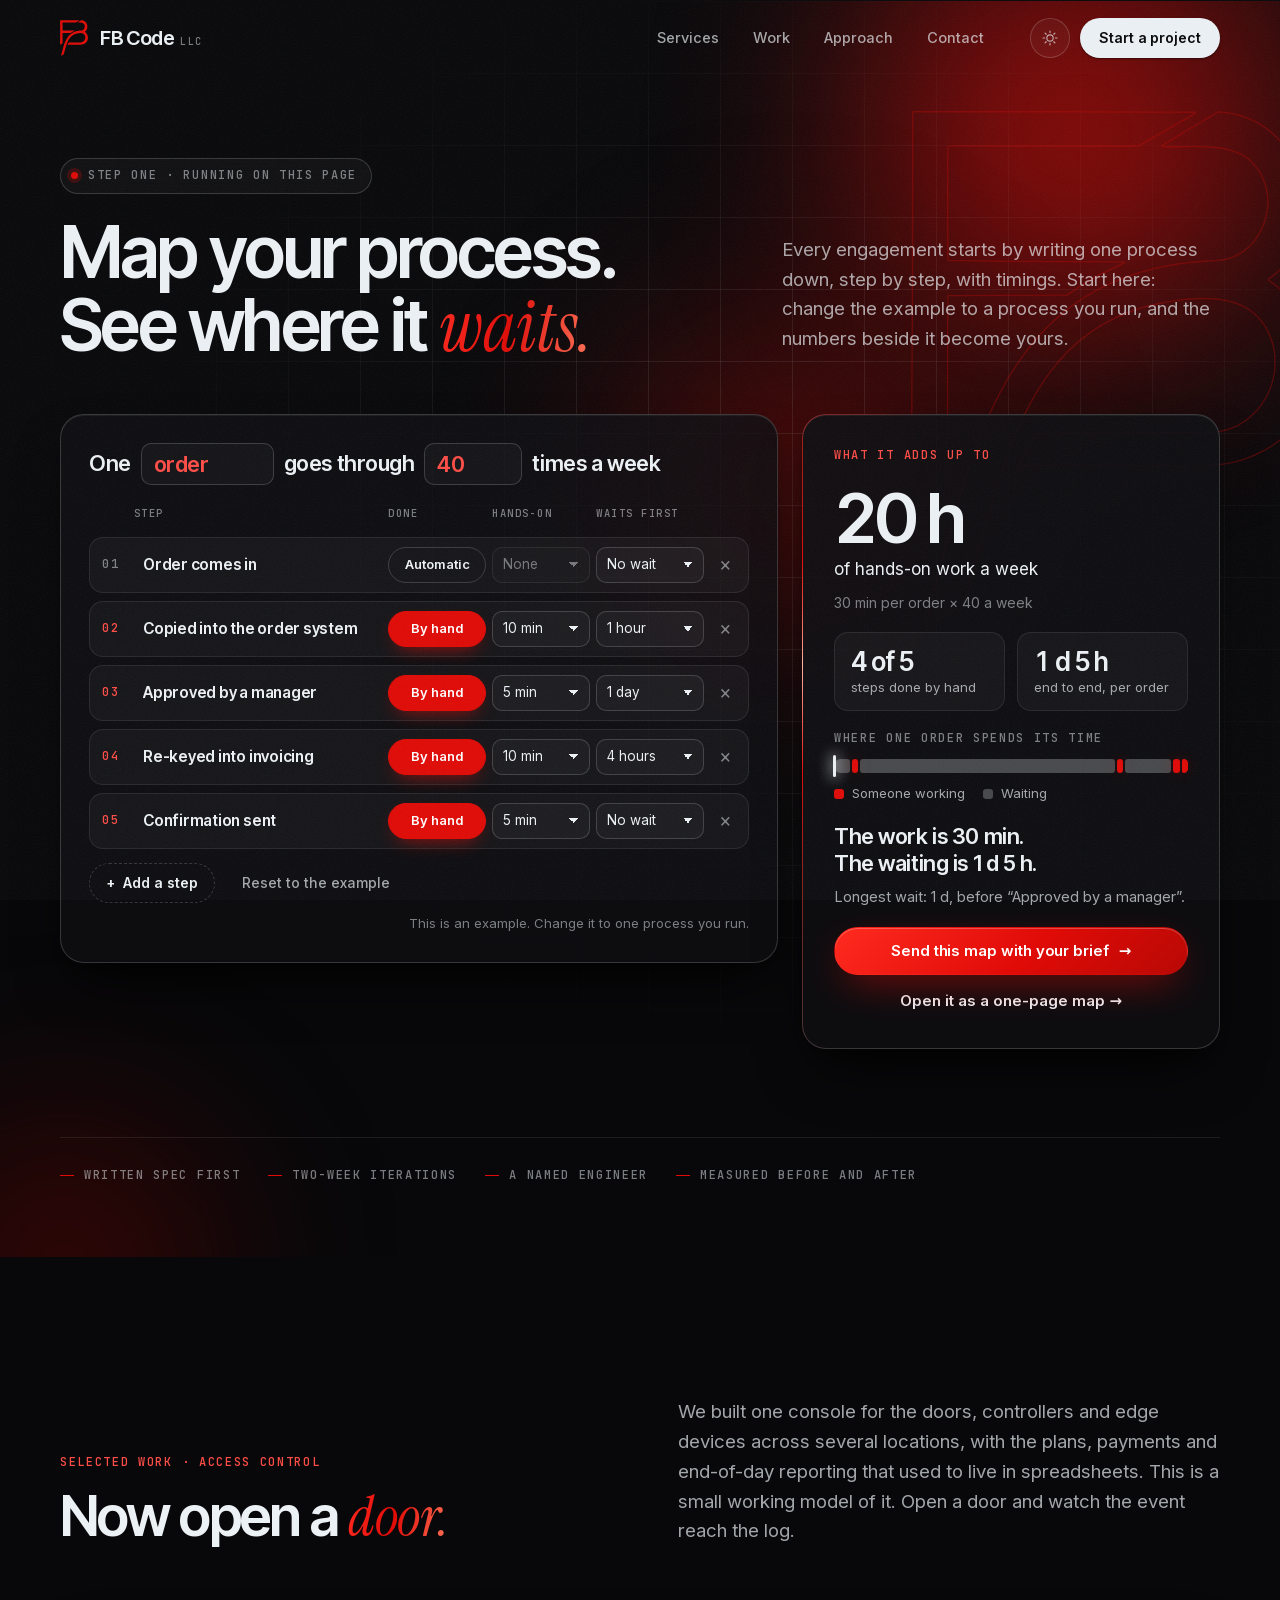
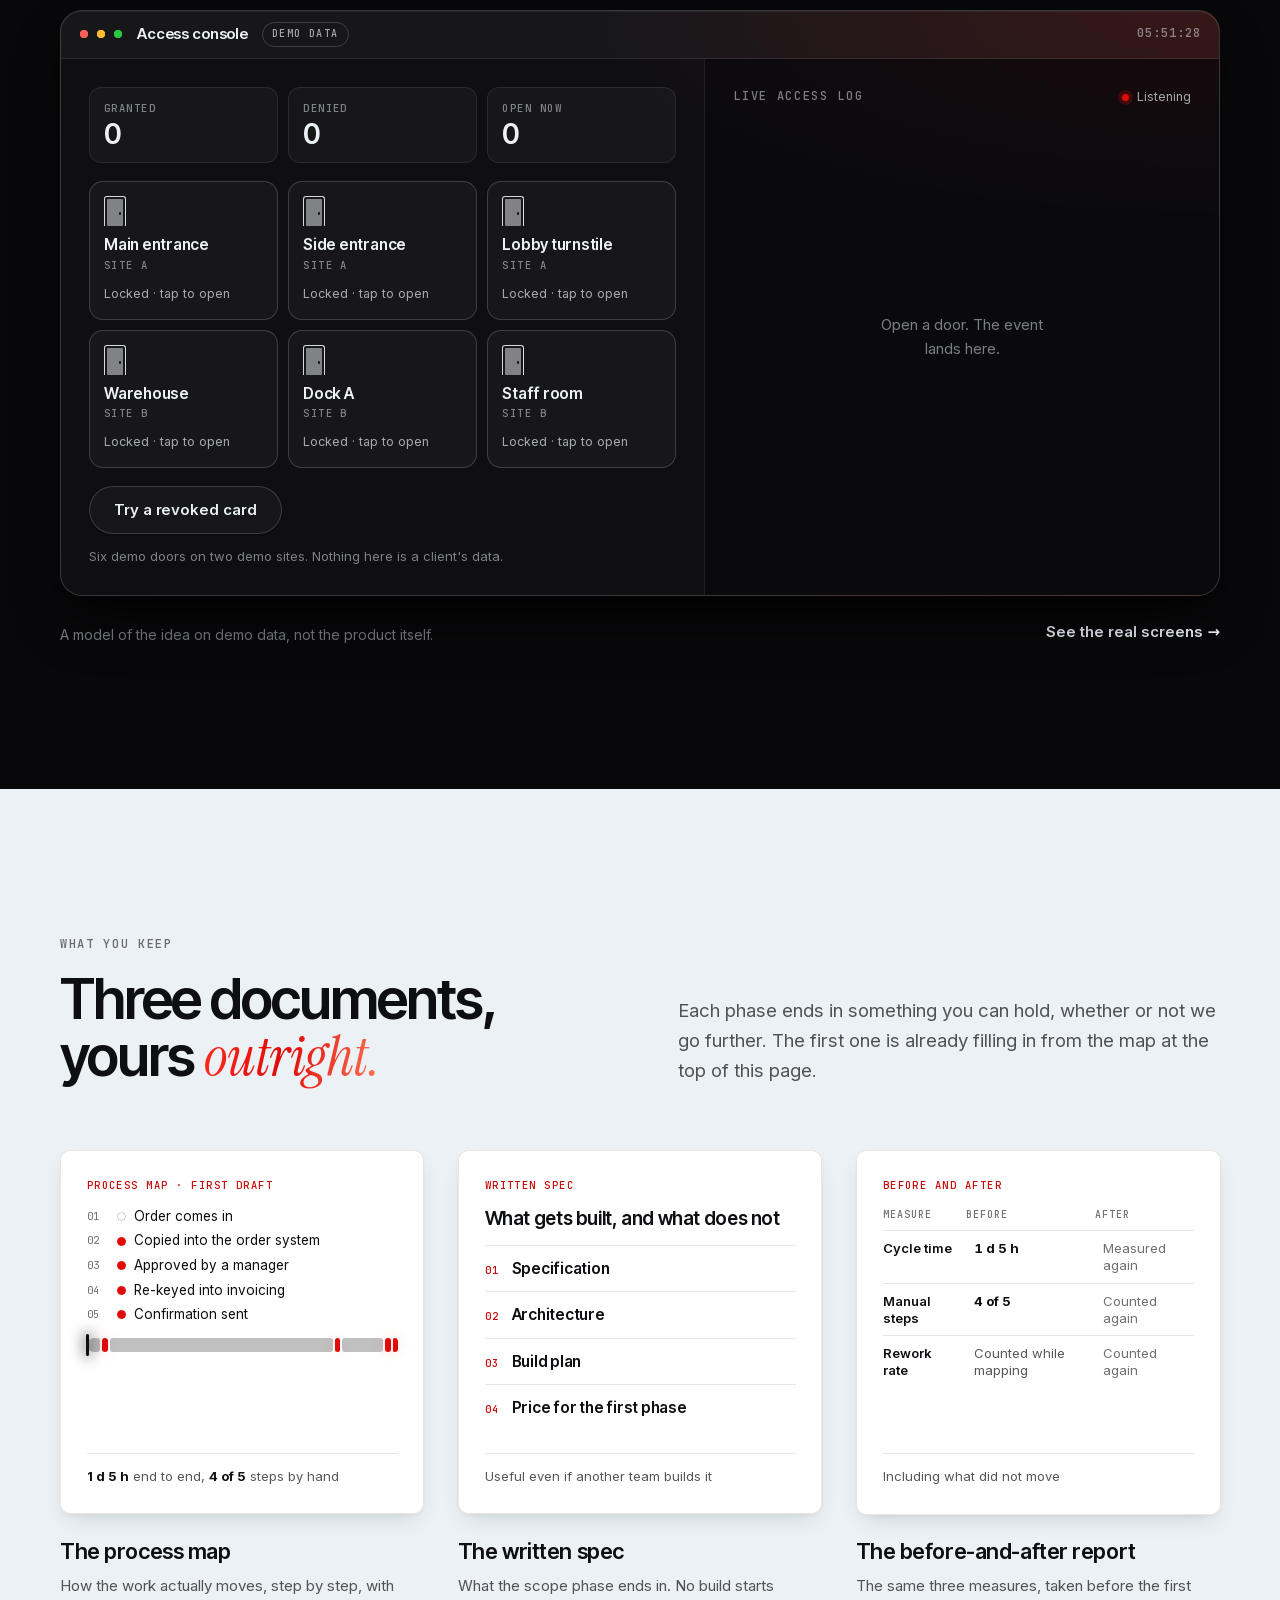
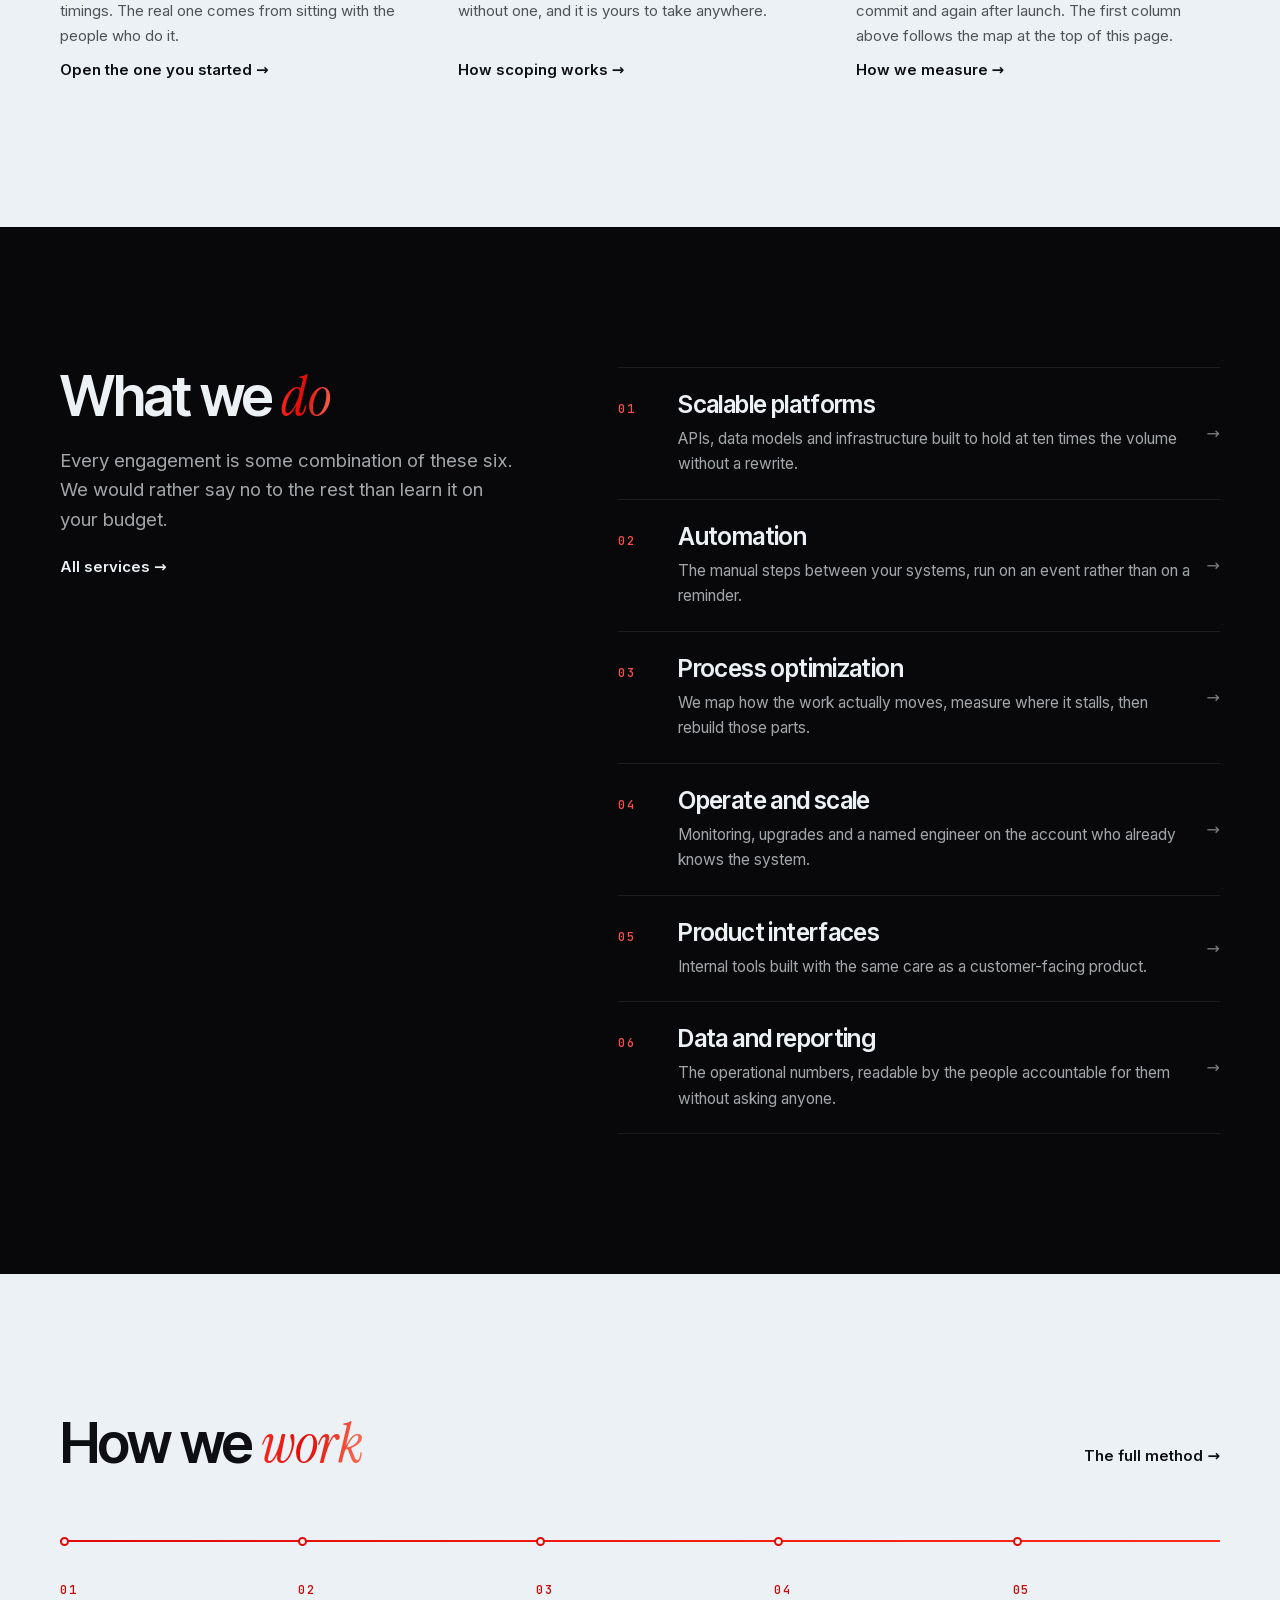
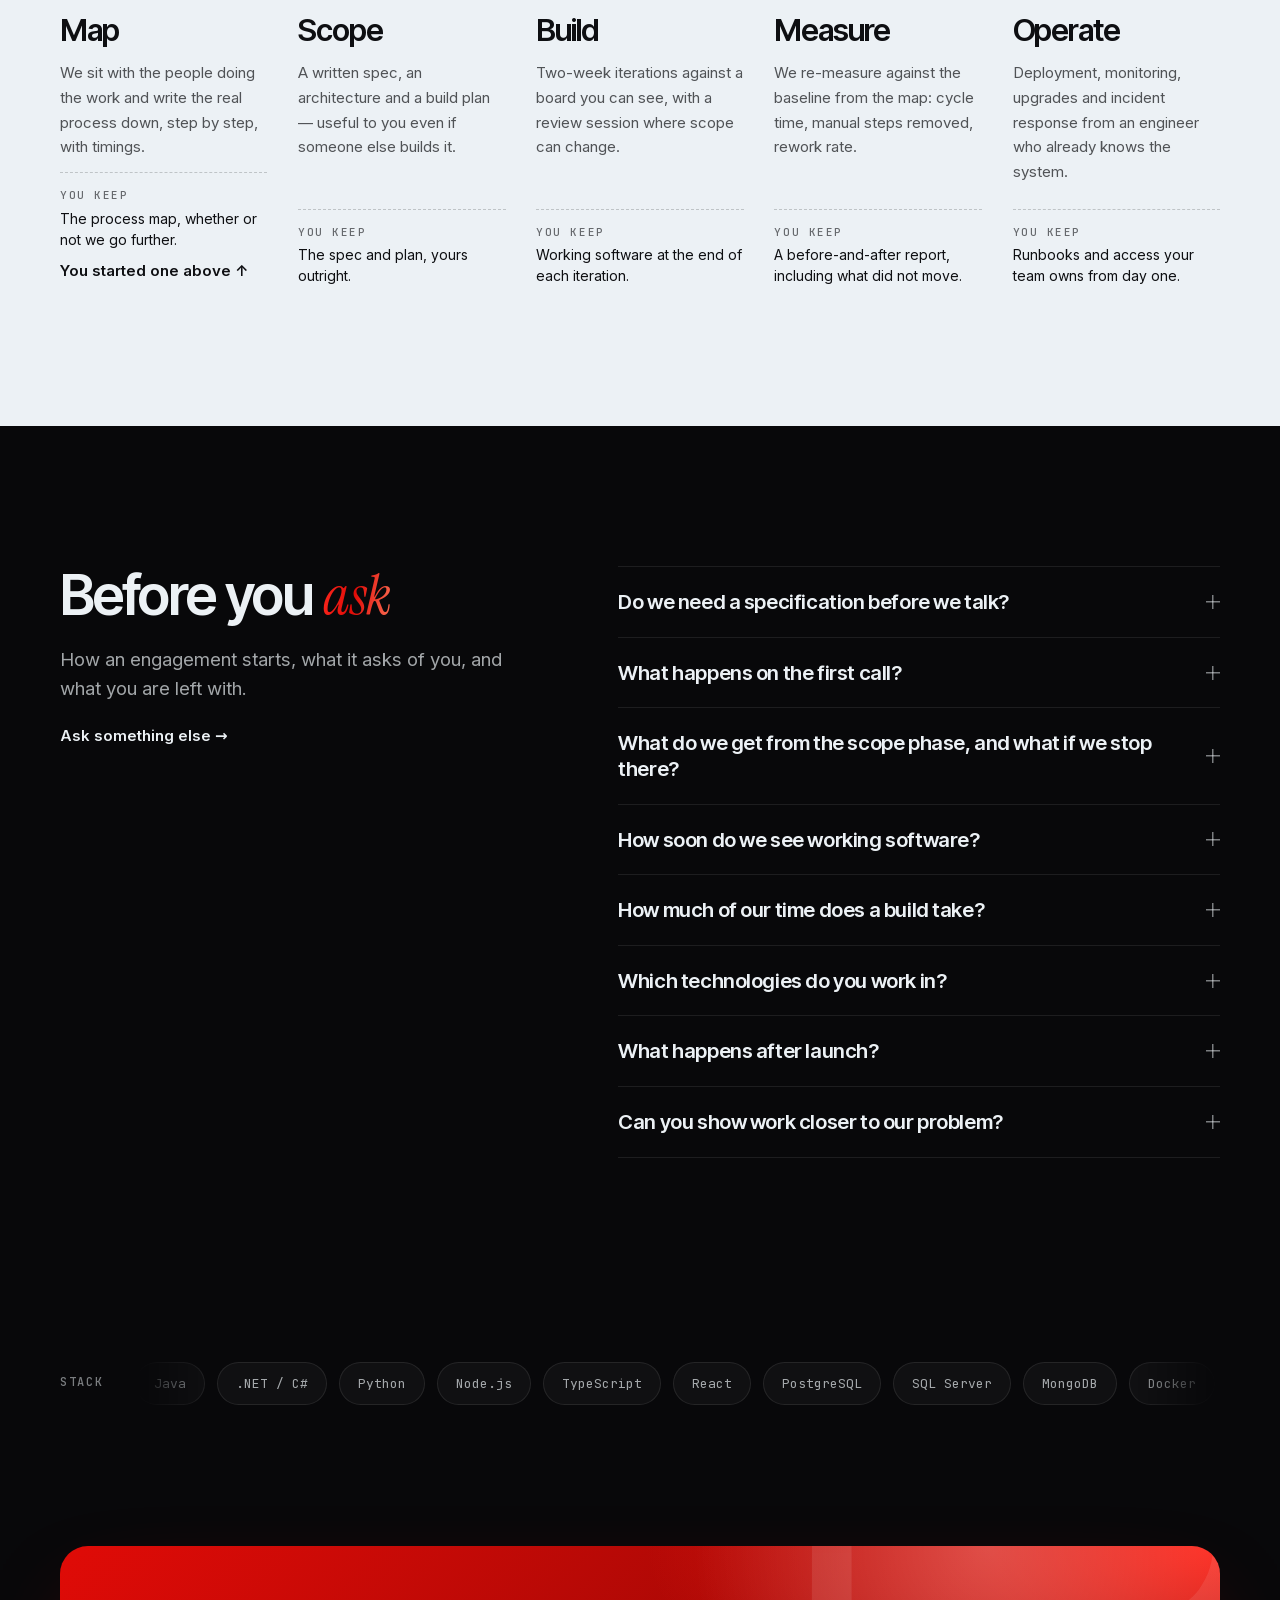
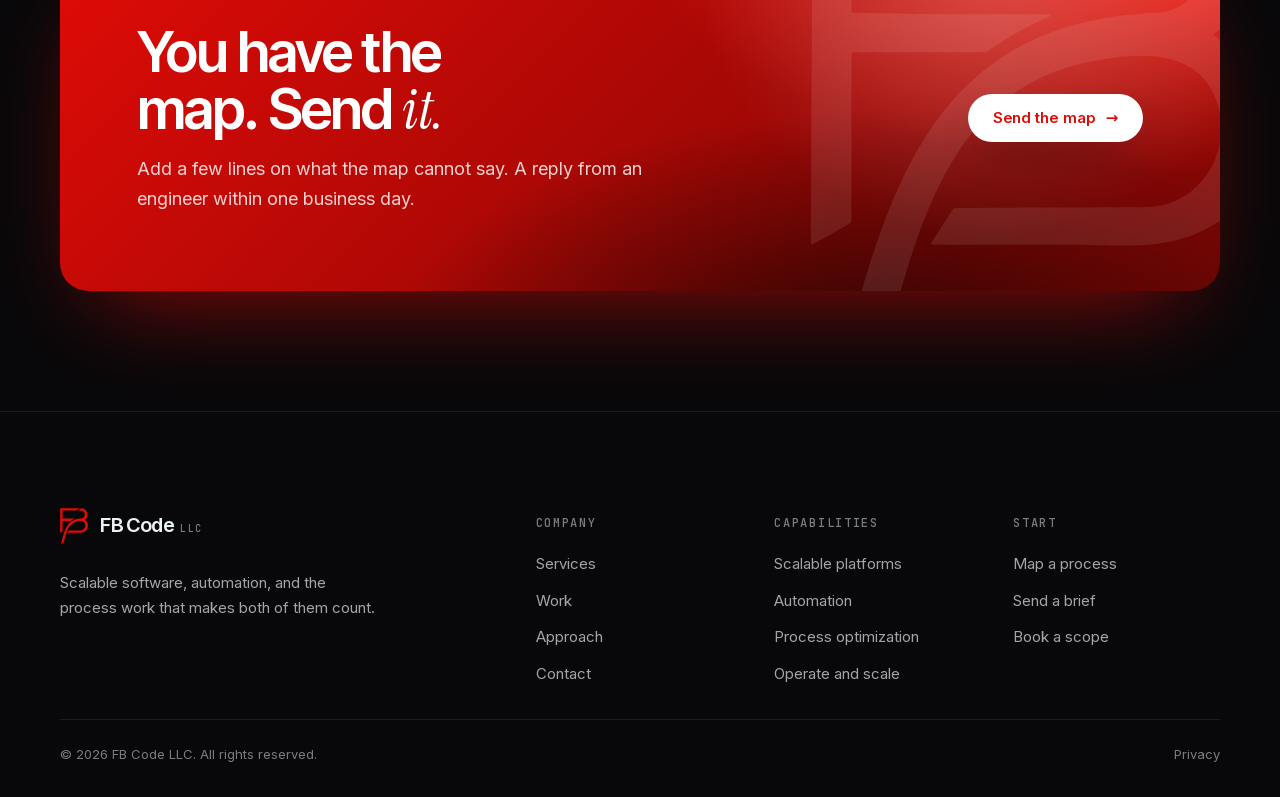
==== commit 406a7917: "Make the home page do step one: a working process mapper Home: the hero is now a process mapper. A v" ====
--- a/index.html
+++ b/index.html
@@ -4,7 +4,7 @@
 <meta charset="utf-8">
 <meta name="viewport" content="width=device-width, initial-scale=1">
 <title>FB Code LLC — Scalable software, automation, and process optimization</title>
-<meta name="description" content="FB Code LLC builds scalable software, automates the manual work around it, and rebuilds the process so your team produces more without adding headcount.">
+<meta name="description" content="FB Code LLC builds scalable software, automates the manual work around it, and rebuilds the process behind it. Map one of your own processes on this page and see where the time goes.">
 <meta name="theme-color" content="#08080A">
 <link rel="canonical" href="https://fb-code.com/">
 <meta property="og:url" content="https://fb-code.com/">
@@ -21,16 +21,27 @@
 (function(){
   var root = document.documentElement;
   root.classList.add("js");
-  var saved = null;
-  try{ saved = localStorage.getItem("fbcode-theme"); }catch(e){}
-  root.setAttribute("data-theme", saved === "light" ? "light" : "dark");
+  var theme = null;
+  var map = null;
+  try{
+    theme = localStorage.getItem("fbcode-theme");
+    map = localStorage.getItem("fbcode-map");
+  }catch(e){}
+  root.setAttribute("data-theme", theme === "light" ? "light" : "dark");
+  if(map){
+    root.classList.add("has-map");
+  }
+  var clean = location.pathname.replace(/(^|\/)index\.html$/, "$1").replace(/\.html$/, "");
+  if(clean !== location.pathname){
+    try{ history.replaceState(null, "", clean + location.search + location.hash); }catch(e){}
+  }
 })();
 </script>
 <link rel="icon" href="favicon.svg" type="image/svg+xml">
 <link rel="apple-touch-icon" href="apple-touch-icon.png">
 <link rel="preload" href="assets/fonts/inter-tight.woff2" as="font" type="font/woff2" crossorigin>
 <link rel="preload" href="assets/fonts/inter.woff2" as="font" type="font/woff2" crossorigin>
-<link rel="stylesheet" href="assets/css/site.css?v=8">
+<link rel="stylesheet" href="assets/css/site.css?v=9">
 <script type="application/ld+json">
 {"@context":"https://schema.org","@type":"Organization","name":"FB Code LLC","description":"Software development company building scalable solutions, automations, and process optimization.","url":"https://fb-code.com/","logo":"https://fb-code.com/favicon.svg"}
 </script>
@@ -41,7 +52,7 @@
 
 <header class="site-header">
   <div class="wrap">
-    <a class="lockup" href="index.html" aria-label="FB Code LLC — home">
+    <a class="lockup" href="./" aria-label="FB Code LLC — home">
       <span class="mark" aria-hidden="true"></span>
       <span class="lockup-type">
         <span class="lockup-name">FB Code</span>
@@ -49,17 +60,18 @@
       </span>
     </a>
     <nav class="nav" aria-label="Primary">
-      <a href="services.html">Services</a>
-      <a href="work.html">Work</a>
-      <a href="approach.html">Approach</a>
-      <a href="contact.html">Contact</a>
+      <a href="services">Services</a>
+      <a href="work">Work</a>
+      <a href="approach">Approach</a>
+      <a href="contact">Contact</a>
     </nav>
       <div class="header-tools">
+        <a class="map-chip" href="map" data-map-chip hidden><span data-map-chip-text>Your map</span></a>
         <button class="theme-btn" type="button" data-theme-toggle aria-label="Switch to light theme" title="Switch to light theme" aria-pressed="false">
           <svg class="i-sun" viewBox="0 0 24 24" fill="none" stroke="currentColor" stroke-width="1.5" stroke-linecap="round" aria-hidden="true"><circle cx="12" cy="12" r="4.2"/><path d="M12 2.6v2.2M12 19.2v2.2M2.6 12h2.2M19.2 12h2.2M5.4 5.4l1.6 1.6M17 17l1.6 1.6M18.6 5.4L17 7M7 17l-1.6 1.6"/></svg>
           <svg class="i-moon" viewBox="0 0 24 24" fill="none" stroke="currentColor" stroke-width="1.5" stroke-linecap="round" stroke-linejoin="round" aria-hidden="true"><path d="M20.2 14.9A8.6 8.6 0 0 1 9.1 3.8a8.6 8.6 0 1 0 11.1 11.1Z"/></svg>
         </button>
-        <a class="btn btn--solid header-cta" href="contact.html">Start a project</a>
+        <a class="btn btn--solid header-cta" href="contact">Start a project</a>
         <button class="menu-btn" type="button" data-menu-button aria-expanded="false" aria-controls="mobile-nav" aria-label="Menu">
           <span></span><span></span><span></span>
         </button>
@@ -67,33 +79,92 @@
   </div>
   <div class="mobile-nav" id="mobile-nav" data-menu-panel>
     <div class="wrap">
-      <a href="services.html">Services</a>
-      <a href="work.html">Work</a>
-      <a href="approach.html">Approach</a>
-      <a href="contact.html">Contact</a>
-      <a class="btn btn--solid btn--block" href="contact.html">Start a project</a>
+      <a href="services">Services</a>
+      <a href="work">Work</a>
+      <a href="approach">Approach</a>
+      <a href="contact">Contact</a>
+      <a href="map" data-map-chip hidden>Your map</a>
+      <a class="btn btn--solid btn--block" href="contact">Start a project</a>
     </div>
   </div>
 </header>
 
 <main id="main">
 
-  <section class="hero">
+  <section class="hero hero--mapper">
     <div class="aurora" aria-hidden="true"><i></i><i></i><i></i></div>
     <div class="grid-lines" aria-hidden="true"></div>
     <div class="wrap">
+      <div class="hero-art" aria-hidden="true">
+        <svg class="hero-mark" viewBox="980 1184 2454 3117"><g class="outline"><g transform="translate(0.000000,5400.000000) scale(0.100000,-0.100000)"><path pathLength="1" d="M9993 42064 c-17 -9 -34 -23 -37 -31 -4 -8 -6 -2372 -6 -5252 0 -2880 -4 -5569 -9 -5976 -11 -783 -18 -1968 -26 -4390 -3 -814 -10 -2045 -16 -2735 -12 -1546 -13 -2250 -4 -2273 20 -48 68 -31 305 104 47 26 110 60 140 75 30 15 62 33 70 40 8 7 44 28 80 48 61 33 137 75 285 156 35 19 99 54 142 78 43 24 107 61 143 82 36 21 97 56 135 78 146 81 171 96 220 127 28 18 66 40 85 49 19 9 71 39 115 66 44 28 109 66 145 86 145 79 194 110 214 137 21 28 21 28 24 4396 2 4234 3 4368 21 4385 17 15 256 16 3446 16 2173 0 3442 4 3464 10 20 5 66 29 102 52 37 24 80 51 95 61 16 9 56 35 89 57 33 22 73 48 89 58 38 23 110 70 171 113 28 19 72 48 100 64 27 15 68 42 91 59 24 17 93 63 153 101 61 39 147 93 192 122 44 29 119 75 167 103 179 106 210 125 228 142 11 9 48 31 84 48 86 41 173 91 196 112 11 9 48 31 84 48 106 52 186 94 202 107 8 7 45 24 82 38 38 14 85 34 105 45 50 27 402 196 681 327 52 25 131 62 175 83 44 22 133 64 198 96 99 47 117 60 117 79 0 13 -8 27 -17 31 -10 5 -1552 12 -3428 16 -1875 3 -3565 11 -3755 16 -657 19 -1478 33 -2281 40 -774 7 -808 8 -828 26 -21 19 -21 19 -21 3331 0 3249 0 3312 19 3329 23 21 -220 21 4516 5 1832 -6 4061 -9 4955 -6 1799 6 1656 0 1764 70 94 61 121 77 193 112 40 19 75 40 79 46 4 6 34 25 68 41 33 16 102 54 151 84 50 30 110 64 135 76 25 11 53 28 64 37 18 16 84 54 191 111 33 18 68 39 77 47 10 9 44 30 76 47 145 76 180 96 232 130 30 20 60 36 67 36 6 0 25 11 41 25 17 14 54 37 84 50 29 14 73 38 98 54 25 15 79 48 120 71 41 24 98 58 125 75 28 18 70 42 95 54 59 29 148 80 187 108 17 13 51 31 76 42 25 11 90 46 144 79 54 33 121 71 148 86 28 15 83 46 122 69 40 23 115 66 168 94 52 29 114 65 137 80 23 16 72 44 109 63 178 93 208 111 228 136 24 31 26 47 9 62 -13 10 -2760 20 -6403 23 -1012 1 -2501 5 -3310 9 -3556 20 -6738 21 -6772 4z M27767 42026 c-64 -27 -242 -130 -252 -147 -4 -5 -30 -21 -58 -35 -29 -13 -83 -44 -122 -69 -38 -24 -97 -59 -130 -76 -33 -17 -69 -39 -80 -49 -11 -10 -87 -57 -170 -105 -82 -47 -170 -99 -195 -115 -25 -16 -70 -43 -100 -60 -82 -46 -311 -188 -329 -205 -9 -8 -41 -26 -71 -40 -63 -30 -172 -95 -198 -118 -10 -9 -40 -26 -66 -38 -27 -11 -69 -36 -93 -55 -25 -19 -51 -34 -58 -34 -7 0 -27 -11 -43 -25 -31 -26 -112 -75 -197 -121 -27 -14 -75 -42 -105 -62 -129 -84 -172 -110 -297 -182 -40 -23 -75 -45 -78 -51 -4 -5 -32 -23 -63 -40 -31 -17 -85 -47 -119 -67 -149 -89 -217 -129 -267 -157 -29 -16 -68 -43 -87 -58 -19 -15 -47 -39 -64 -52 -28 -22 -29 -25 -13 -41 16 -16 58 -17 560 -15 299 1 653 6 788 11 322 13 750 13 975 0 99 -5 286 -14 415 -20 279 -11 415 -24 530 -50 47 -10 139 -24 205 -30 118 -11 244 -35 277 -51 9 -5 61 -17 115 -28 54 -10 125 -29 158 -41 33 -12 92 -30 130 -40 109 -29 131 -37 156 -53 13 -8 40 -18 59 -22 19 -4 67 -23 105 -42 39 -19 86 -40 105 -47 56 -20 269 -144 408 -239 154 -104 544 -522 647 -692 12 -19 28 -42 37 -52 9 -10 30 -47 48 -83 18 -36 41 -74 51 -85 10 -11 25 -39 32 -60 8 -22 26 -58 41 -79 14 -21 32 -60 40 -85 7 -25 29 -75 49 -111 19 -36 40 -87 47 -115 6 -27 16 -55 20 -61 13 -15 50 -134 50 -161 0 -12 14 -56 30 -97 23 -56 36 -114 50 -225 10 -82 23 -158 28 -168 6 -10 18 -104 27 -208 26 -279 10 -667 -30 -780 -8 -22 -19 -87 -25 -145 -12 -114 -33 -219 -52 -253 -6 -12 -19 -61 -29 -110 -10 -48 -29 -113 -44 -145 -14 -31 -31 -79 -36 -107 -5 -27 -22 -77 -38 -110 -16 -33 -52 -112 -81 -175 -28 -63 -58 -128 -67 -145 -66 -126 -140 -257 -165 -290 -16 -22 -43 -62 -59 -90 -135 -227 -459 -574 -716 -763 -190 -141 -187 -139 -289 -197 -83 -47 -292 -153 -317 -160 -12 -4 -49 -20 -83 -36 -33 -16 -94 -38 -135 -49 -41 -11 -114 -33 -164 -50 -49 -16 -105 -30 -125 -30 -19 0 -57 -7 -84 -15 -134 -41 -277 -56 -615 -65 -183 -5 -370 -14 -415 -20 -143 -19 -249 -30 -326 -36 -378 -25 -535 -38 -595 -49 -66 -13 -184 -27 -490 -59 -71 -8 -173 -23 -226 -35 -53 -12 -168 -30 -255 -41 -88 -11 -197 -28 -244 -38 -47 -11 -132 -27 -190 -36 -58 -9 -125 -22 -150 -28 -133 -32 -213 -49 -283 -58 -43 -6 -99 -19 -125 -29 -26 -10 -99 -28 -162 -41 -63 -12 -148 -33 -189 -47 -40 -13 -114 -31 -165 -39 -50 -8 -107 -21 -126 -28 -51 -21 -167 -56 -185 -56 -8 0 -41 -10 -73 -21 -31 -12 -104 -34 -163 -49 -58 -15 -123 -37 -145 -48 -21 -11 -75 -28 -119 -37 -44 -10 -101 -28 -126 -41 -26 -13 -78 -31 -115 -40 -38 -9 -82 -25 -99 -35 -16 -9 -64 -26 -106 -37 -42 -11 -94 -29 -115 -40 -22 -11 -70 -30 -109 -42 -38 -12 -97 -35 -130 -50 -33 -15 -78 -33 -100 -40 -22 -7 -53 -20 -70 -30 -16 -10 -59 -28 -95 -40 -36 -12 -78 -30 -95 -40 -16 -10 -57 -27 -90 -39 -33 -11 -94 -37 -136 -58 -42 -21 -115 -56 -163 -78 -48 -22 -158 -75 -244 -117 -86 -43 -161 -78 -166 -78 -6 0 -31 -14 -56 -31 -25 -16 -94 -54 -155 -83 -60 -30 -134 -70 -164 -90 -29 -20 -59 -36 -66 -36 -7 0 -24 -9 -38 -20 -14 -11 -54 -35 -88 -54 -177 -97 -269 -151 -334 -196 -88 -62 -135 -92 -176 -113 -25 -12 -63 -37 -85 -53 -21 -17 -50 -37 -64 -44 -14 -7 -37 -22 -51 -34 -14 -12 -46 -33 -70 -48 -24 -15 -71 -48 -104 -73 -59 -45 -134 -98 -204 -144 -20 -13 -61 -44 -91 -67 -30 -24 -73 -57 -95 -74 -22 -17 -76 -59 -120 -94 -44 -34 -114 -89 -156 -122 -42 -32 -116 -93 -164 -134 -49 -41 -112 -95 -141 -120 -145 -123 -187 -160 -289 -254 -245 -225 -697 -678 -834 -836 -31 -36 -110 -127 -176 -202 -190 -217 -261 -302 -398 -473 -70 -88 -142 -178 -159 -200 -18 -21 -74 -96 -126 -165 -51 -69 -106 -143 -122 -165 -17 -22 -48 -65 -69 -95 -22 -30 -56 -77 -76 -105 -84 -116 -111 -155 -127 -182 -10 -15 -33 -50 -52 -78 -97 -138 -217 -323 -311 -475 -32 -52 -66 -106 -74 -119 -40 -59 -102 -160 -122 -196 -12 -22 -31 -53 -44 -70 -12 -16 -37 -57 -54 -90 -18 -33 -50 -89 -71 -125 -47 -78 -114 -199 -156 -280 -16 -33 -37 -67 -46 -77 -8 -10 -29 -47 -47 -83 -34 -68 -87 -169 -149 -283 -20 -37 -72 -136 -115 -220 -43 -83 -87 -168 -97 -187 -18 -33 -113 -230 -214 -442 -25 -54 -46 -104 -46 -111 0 -7 -14 -35 -31 -62 -17 -28 -37 -66 -44 -86 -7 -20 -32 -71 -54 -113 -23 -43 -41 -85 -41 -94 0 -10 -15 -48 -34 -87 -18 -38 -52 -108 -74 -155 -23 -47 -44 -98 -48 -115 -4 -16 -22 -59 -40 -94 -19 -35 -34 -70 -34 -77 0 -8 -18 -51 -39 -96 -21 -46 -47 -108 -56 -138 -10 -30 -29 -73 -42 -96 -12 -22 -23 -48 -23 -56 0 -9 -14 -47 -31 -85 -17 -37 -40 -95 -51 -127 -11 -33 -33 -84 -49 -114 -16 -30 -29 -63 -29 -74 0 -10 -18 -56 -40 -102 -22 -46 -40 -92 -40 -102 0 -11 -12 -46 -26 -79 -15 -33 -41 -101 -59 -151 -18 -51 -40 -102 -48 -115 -9 -13 -19 -42 -23 -64 -4 -22 -20 -71 -36 -110 -17 -38 -41 -106 -54 -150 -13 -44 -32 -100 -43 -125 -11 -25 -27 -72 -37 -105 -10 -33 -27 -80 -39 -105 -12 -25 -32 -81 -45 -125 -12 -44 -31 -96 -40 -115 -10 -19 -26 -66 -35 -105 -10 -38 -28 -91 -41 -117 -13 -25 -32 -88 -43 -138 -12 -51 -29 -106 -39 -123 -11 -18 -29 -66 -42 -107 -12 -41 -31 -95 -41 -120 -10 -25 -28 -85 -40 -135 -12 -49 -28 -103 -37 -120 -8 -16 -27 -75 -42 -130 -15 -55 -34 -114 -43 -131 -8 -16 -25 -73 -38 -125 -12 -51 -30 -110 -40 -130 -9 -19 -27 -78 -40 -130 -12 -52 -29 -110 -39 -129 -9 -19 -29 -84 -45 -145 -15 -60 -36 -127 -46 -147 -11 -21 -19 -45 -19 -56 0 -27 -27 -129 -54 -202 -13 -36 -32 -99 -41 -140 -10 -41 -28 -101 -41 -132 -13 -32 -24 -68 -24 -82 0 -22 -25 -112 -63 -226 -9 -25 -23 -79 -32 -120 -10 -41 -26 -92 -36 -113 -11 -20 -26 -79 -33 -130 -8 -50 -26 -119 -40 -152 -13 -33 -35 -107 -47 -165 -12 -58 -28 -118 -37 -135 -8 -16 -27 -86 -42 -155 -15 -69 -37 -145 -49 -170 -11 -25 -21 -58 -21 -75 0 -40 -33 -162 -53 -200 -8 -17 -20 -62 -26 -100 -13 -85 -34 -162 -55 -203 -9 -17 -20 -59 -26 -94 -10 -66 -26 -123 -60 -222 -11 -33 -20 -73 -20 -90 0 -17 -6 -51 -14 -76 -36 -116 -57 -193 -77 -283 -11 -54 -29 -117 -39 -140 -10 -23 -21 -67 -25 -97 -8 -65 -42 -195 -60 -230 -7 -14 -18 -59 -24 -100 -15 -94 -30 -157 -47 -191 -7 -14 -23 -73 -34 -130 -12 -57 -32 -135 -45 -174 -13 -38 -31 -108 -39 -155 -8 -47 -28 -127 -45 -178 -17 -51 -31 -101 -31 -111 0 -10 -12 -61 -26 -112 -43 -159 -54 -201 -69 -274 -8 -38 -26 -106 -39 -150 -13 -44 -35 -125 -49 -180 -14 -55 -31 -125 -40 -155 -8 -30 -22 -95 -31 -145 -10 -49 -26 -109 -36 -133 -10 -23 -26 -82 -34 -131 -9 -49 -25 -114 -36 -143 -18 -49 -53 -192 -67 -278 -3 -19 -14 -51 -24 -72 -10 -20 -21 -56 -25 -80 -11 -74 -43 -207 -60 -246 -8 -20 -21 -74 -29 -118 -7 -45 -23 -104 -35 -130 -26 -57 -61 -209 -64 -274 -2 -63 36 -68 115 -14 30 20 81 50 114 66 33 17 67 37 76 45 9 7 39 26 67 41 89 48 186 105 226 134 21 15 45 28 52 28 7 0 25 11 41 24 15 13 51 35 80 49 28 15 54 31 58 37 4 6 34 24 67 41 33 17 78 43 100 60 23 16 46 29 53 29 7 0 25 10 40 23 30 23 98 63 200 117 33 18 69 41 81 51 20 18 49 35 189 109 33 18 69 40 80 50 11 9 65 43 120 75 55 32 111 65 124 74 22 15 51 33 203 123 137 82 170 116 195 198 12 41 31 102 42 135 10 33 27 87 35 120 9 33 27 96 41 140 13 44 31 114 41 155 9 41 24 91 34 110 10 19 27 81 39 138 11 57 29 122 39 146 11 23 22 60 26 81 9 51 42 159 57 186 6 12 22 68 34 124 13 56 32 125 43 151 11 27 30 92 42 144 12 52 30 114 40 138 11 24 26 79 34 122 9 43 25 105 36 137 12 32 27 81 34 108 7 28 29 102 48 165 20 63 43 153 53 200 9 47 25 104 35 127 10 23 26 79 35 125 9 46 29 126 45 178 15 52 36 133 46 180 9 47 25 105 35 130 9 25 25 81 34 125 10 44 30 121 45 170 15 50 38 133 50 185 12 52 28 107 35 121 8 14 23 77 35 140 11 63 29 133 40 157 11 23 23 61 26 85 10 68 34 158 53 196 10 20 26 77 35 126 10 50 28 122 41 160 12 39 33 113 45 165 12 52 30 111 40 130 9 19 27 84 39 144 12 60 31 130 41 155 19 44 26 70 54 191 7 30 20 69 29 85 8 17 21 60 27 95 14 82 39 169 55 195 7 11 20 58 30 105 9 47 27 110 40 140 12 30 33 98 45 150 12 52 30 109 40 125 10 17 21 48 25 70 12 66 42 167 64 215 11 25 21 56 21 70 0 14 14 63 31 110 17 47 36 103 41 125 6 22 22 74 35 115 14 41 35 113 47 160 13 47 33 108 45 135 13 28 36 93 51 145 16 52 38 120 49 150 11 30 20 64 21 74 0 10 15 55 34 100 19 45 42 110 50 145 9 35 26 85 37 110 12 25 34 84 49 131 15 47 37 108 48 135 21 53 58 159 99 285 13 41 35 98 49 125 14 28 31 77 40 110 8 33 25 80 37 105 12 25 33 79 48 120 33 93 62 166 101 250 17 36 42 99 55 140 14 41 36 96 49 122 13 26 24 53 24 60 0 7 18 51 39 98 21 47 46 105 56 130 31 83 66 164 100 235 19 39 46 99 60 134 15 35 35 80 46 100 10 19 19 43 19 51 0 8 14 40 31 70 17 30 41 83 55 118 13 35 33 76 44 92 12 16 27 51 35 78 8 27 28 69 45 93 16 24 30 50 30 57 0 8 17 44 38 80 21 37 46 88 55 113 10 25 29 61 42 79 14 19 25 41 25 49 0 9 10 32 22 51 12 19 55 100 96 180 41 80 80 152 87 160 7 8 29 49 49 90 20 41 54 104 76 140 21 36 51 87 66 114 14 27 41 72 60 99 19 27 34 55 34 62 0 7 10 25 23 40 12 16 31 45 42 66 50 94 108 191 135 225 17 20 30 42 30 49 0 7 18 36 40 64 22 28 40 55 40 60 0 5 18 33 40 62 22 30 40 59 40 65 0 7 15 30 33 52 30 38 52 71 120 181 16 25 41 60 56 76 15 17 40 50 55 75 36 59 81 121 191 265 50 65 103 136 119 159 16 22 55 71 85 107 31 37 112 135 181 220 143 174 281 335 314 364 13 11 77 81 143 155 182 203 551 558 783 753 30 25 88 75 128 109 41 35 95 79 122 98 61 45 99 75 161 128 27 23 54 42 60 42 5 0 28 17 52 38 43 38 60 51 132 98 22 15 54 39 70 54 17 15 50 39 75 54 25 15 72 47 105 71 33 24 83 58 110 75 28 17 80 50 117 73 36 23 114 71 173 107 58 36 129 80 158 98 29 19 75 45 102 58 28 14 82 43 120 64 39 22 107 58 152 80 45 22 85 45 88 50 3 5 29 18 59 29 29 11 70 31 90 45 21 14 63 35 94 46 31 12 64 28 73 36 10 9 50 28 90 43 123 48 201 81 269 116 36 18 85 38 110 45 25 6 64 23 88 36 23 14 73 33 110 43 37 10 100 33 141 50 40 17 83 31 95 31 11 0 35 8 51 18 37 23 151 62 180 62 11 0 41 11 67 25 26 14 96 37 154 50 59 14 116 31 128 37 11 7 71 24 131 39 61 15 135 36 165 47 30 11 102 29 160 40 58 11 132 30 165 42 33 11 105 28 160 37 55 8 134 26 175 39 41 13 146 32 232 43 86 11 166 24 177 30 25 14 144 35 281 51 58 7 139 20 180 30 70 17 195 34 430 59 52 6 124 17 160 24 112 24 247 37 490 47 129 5 340 14 468 21 392 20 1238 -27 1353 -75 19 -8 81 -20 139 -26 58 -7 143 -24 190 -37 47 -13 117 -31 155 -39 39 -8 102 -25 140 -39 39 -14 94 -33 124 -41 30 -8 82 -26 115 -40 34 -14 88 -36 121 -49 71 -27 210 -89 245 -110 14 -8 55 -30 92 -49 36 -20 70 -41 73 -47 4 -6 24 -18 43 -26 177 -74 623 -453 783 -665 34 -46 79 -101 98 -124 20 -22 44 -54 54 -70 17 -30 44 -69 95 -139 88 -120 279 -508 344 -700 12 -33 31 -85 44 -115 13 -30 31 -82 40 -115 9 -33 24 -82 35 -110 32 -85 47 -146 60 -245 6 -52 18 -111 26 -130 75 -186 75 -1279 -1 -1461 -8 -19 -17 -61 -21 -94 -11 -93 -43 -242 -59 -273 -7 -15 -19 -49 -25 -77 -20 -87 -39 -152 -54 -181 -8 -16 -24 -66 -36 -111 -11 -45 -32 -99 -46 -119 -14 -20 -25 -45 -25 -54 0 -10 -15 -49 -34 -86 -18 -38 -57 -118 -86 -179 -29 -60 -68 -132 -85 -160 -18 -27 -45 -72 -61 -98 -56 -94 -109 -183 -129 -216 -11 -19 -37 -54 -59 -79 -21 -26 -55 -71 -75 -102 -19 -30 -62 -84 -95 -119 -32 -36 -71 -83 -85 -106 -48 -75 -448 -447 -610 -567 -30 -22 -132 -92 -261 -178 -14 -10 -46 -27 -70 -40 -25 -12 -52 -29 -61 -36 -26 -24 -329 -174 -411 -204 -43 -16 -96 -39 -118 -50 -22 -11 -73 -28 -113 -37 -39 -8 -86 -24 -102 -34 -17 -10 -89 -30 -160 -44 -71 -14 -136 -30 -144 -35 -23 -12 -235 -47 -391 -65 -74 -9 -166 -20 -205 -24 -73 -9 -1833 -18 -5460 -26 -4286 -10 -4662 -14 -4696 -42 -25 -22 -185 -249 -243 -346 -24 -41 -83 -133 -172 -268 -38 -58 -82 -128 -99 -154 -16 -26 -49 -78 -72 -114 -60 -94 -104 -166 -134 -217 -14 -24 -38 -61 -53 -82 -15 -20 -69 -104 -120 -187 -52 -82 -108 -170 -126 -195 -29 -42 -44 -66 -127 -207 -39 -65 -41 -88 -11 -104 17 -9 519 -10 2173 -3 3771 16 4188 14 6505 -31 410 -8 918 -15 1130 -15 564 0 1492 35 1580 59 36 10 90 17 400 50 96 11 198 26 225 35 28 8 122 24 210 36 88 12 180 30 205 40 52 21 111 35 225 51 44 6 92 17 107 25 15 8 85 29 155 48 70 19 161 46 202 60 40 14 83 26 95 26 11 0 49 13 84 30 35 16 89 37 120 46 31 9 75 26 97 37 22 11 71 30 109 43 38 13 74 28 80 33 6 5 56 28 111 51 219 92 224 95 532 259 76 40 147 81 158 91 11 10 43 30 70 44 108 57 383 237 514 336 25 19 67 48 92 65 183 122 629 544 803 760 31 39 70 87 87 108 55 68 189 249 201 271 6 11 24 39 40 61 55 76 125 191 178 290 29 55 59 107 67 116 7 8 25 44 39 80 14 35 37 76 50 92 13 16 24 34 24 42 0 7 15 44 34 81 19 38 46 99 60 136 14 36 34 81 46 100 11 18 20 39 20 46 0 6 15 51 34 100 19 48 44 121 56 162 13 41 30 89 38 105 8 17 28 83 43 148 16 64 35 130 44 146 8 17 19 60 25 98 13 96 38 211 55 258 8 22 22 96 30 165 15 132 38 281 56 365 15 71 24 1090 10 1225 -6 58 -21 168 -35 245 -13 77 -29 196 -36 265 -6 68 -18 140 -26 159 -16 39 -40 144 -55 239 -5 35 -24 110 -43 165 -18 56 -36 126 -40 156 -4 30 -15 70 -25 90 -10 20 -25 65 -35 101 -10 36 -27 88 -38 115 -11 28 -31 84 -45 125 -14 41 -33 93 -44 115 -10 22 -29 72 -43 110 -22 63 -94 220 -131 285 -8 14 -40 79 -70 144 -31 66 -67 133 -80 150 -13 17 -35 56 -50 86 -33 69 -85 162 -105 185 -8 10 -26 37 -40 61 -41 70 -96 148 -114 163 -10 8 -26 32 -37 54 -23 45 -56 88 -277 365 -138 172 -533 562 -711 702 -32 25 -89 70 -127 101 -75 60 -148 113 -198 144 -18 11 -48 33 -67 48 -19 16 -55 42 -82 58 -26 16 -53 41 -59 55 -14 30 -10 34 107 114 36 25 86 61 110 80 24 19 70 55 101 80 32 25 88 72 127 105 38 33 95 81 126 106 58 47 312 310 395 409 132 157 207 250 261 326 91 127 107 151 170 249 32 50 65 101 74 115 10 14 32 54 49 90 48 97 100 189 122 217 11 14 20 34 20 44 0 10 17 51 38 91 22 40 45 91 52 113 7 22 24 62 37 88 13 27 33 79 45 115 11 37 28 81 38 97 10 17 28 68 40 115 13 47 29 97 36 111 7 14 26 82 43 150 16 68 36 140 44 159 8 19 18 62 22 95 9 82 45 261 62 310 68 194 64 1485 -6 1740 -10 39 -28 136 -40 218 -12 81 -30 170 -41 197 -11 27 -29 98 -41 157 -11 59 -28 124 -36 143 -8 19 -25 77 -38 128 -14 51 -30 103 -37 115 -6 12 -28 69 -49 127 -66 185 -88 243 -123 320 -19 41 -55 120 -80 175 -64 141 -201 403 -274 520 -20 33 -46 75 -57 94 -30 51 -128 197 -184 276 -28 39 -63 88 -78 110 -15 22 -41 56 -58 75 -35 41 -82 99 -122 152 -124 162 -570 604 -722 715 -20 15 -65 52 -101 83 -36 31 -83 68 -105 83 -22 14 -71 48 -110 77 -38 28 -83 58 -99 68 -32 19 -125 78 -201 127 -89 57 -493 265 -595 305 -30 12 -62 28 -70 35 -8 7 -46 23 -85 35 -38 13 -86 31 -105 41 -20 9 -54 21 -75 25 -22 4 -71 20 -110 36 -38 16 -124 42 -189 59 -66 16 -133 36 -150 43 -17 7 -69 19 -116 26 -80 12 -261 53 -278 63 -4 3 -97 12 -207 21 -180 15 -315 28 -415 41 -23 3 -55 -3 -93 -19z"/></g></g></svg>
+      </div>
       <div class="hero-copy">
-        <p class="label label--pill">Scalable software · Automation · Process</p>
-        <h1>Software that <em>raises</em> your output.</h1>
-        <p class="lede">FB Code LLC ships scalable systems, automates the manual work around them, and rebuilds the process so your team produces more without adding headcount.</p>
-        <div class="hero-actions">
-          <a class="btn btn--signal" href="contact.html">Start a project <span class="arrow">→</span></a>
-          <a class="btn btn--ghost" href="work.html">See our work</a>
-        </div>
-      </div>
-      <div class="hero-art">
-        <svg class="hero-mark" viewBox="980 1184 2454 3117" aria-hidden="true"><g class="outline"><g transform="translate(0.000000,5400.000000) scale(0.100000,-0.100000)"><path pathLength="1" d="M9993 42064 c-17 -9 -34 -23 -37 -31 -4 -8 -6 -2372 -6 -5252 0 -2880 -4 -5569 -9 -5976 -11 -783 -18 -1968 -26 -4390 -3 -814 -10 -2045 -16 -2735 -12 -1546 -13 -2250 -4 -2273 20 -48 68 -31 305 104 47 26 110 60 140 75 30 15 62 33 70 40 8 7 44 28 80 48 61 33 137 75 285 156 35 19 99 54 142 78 43 24 107 61 143 82 36 21 97 56 135 78 146 81 171 96 220 127 28 18 66 40 85 49 19 9 71 39 115 66 44 28 109 66 145 86 145 79 194 110 214 137 21 28 21 28 24 4396 2 4234 3 4368 21 4385 17 15 256 16 3446 16 2173 0 3442 4 3464 10 20 5 66 29 102 52 37 24 80 51 95 61 16 9 56 35 89 57 33 22 73 48 89 58 38 23 110 70 171 113 28 19 72 48 100 64 27 15 68 42 91 59 24 17 93 63 153 101 61 39 147 93 192 122 44 29 119 75 167 103 179 106 210 125 228 142 11 9 48 31 84 48 86 41 173 91 196 112 11 9 48 31 84 48 106 52 186 94 202 107 8 7 45 24 82 38 38 14 85 34 105 45 50 27 402 196 681 327 52 25 131 62 175 83 44 22 133 64 198 96 99 47 117 60 117 79 0 13 -8 27 -17 31 -10 5 -1552 12 -3428 16 -1875 3 -3565 11 -3755 16 -657 19 -1478 33 -2281 40 -774 7 -808 8 -828 26 -21 19 -21 19 -21 3331 0 3249 0 3312 19 3329 23 21 -220 21 4516 5 1832 -6 4061 -9 4955 -6 1799 6 1656 0 1764 70 94 61 121 77 193 112 40 19 75 40 79 46 4 6 34 25 68 41 33 16 102 54 151 84 50 30 110 64 135 76 25 11 53 28 64 37 18 16 84 54 191 111 33 18 68 39 77 47 10 9 44 30 76 47 145 76 180 96 232 130 30 20 60 36 67 36 6 0 25 11 41 25 17 14 54 37 84 50 29 14 73 38 98 54 25 15 79 48 120 71 41 24 98 58 125 75 28 18 70 42 95 54 59 29 148 80 187 108 17 13 51 31 76 42 25 11 90 46 144 79 54 33 121 71 148 86 28 15 83 46 122 69 40 23 115 66 168 94 52 29 114 65 137 80 23 16 72 44 109 63 178 93 208 111 228 136 24 31 26 47 9 62 -13 10 -2760 20 -6403 23 -1012 1 -2501 5 -3310 9 -3556 20 -6738 21 -6772 4z M27767 42026 c-64 -27 -242 -130 -252 -147 -4 -5 -30 -21 -58 -35 -29 -13 -83 -44 -122 -69 -38 -24 -97 -59 -130 -76 -33 -17 -69 -39 -80 -49 -11 -10 -87 -57 -170 -105 -82 -47 -170 -99 -195 -115 -25 -16 -70 -43 -100 -60 -82 -46 -311 -188 -329 -205 -9 -8 -41 -26 -71 -40 -63 -30 -172 -95 -198 -118 -10 -9 -40 -26 -66 -38 -27 -11 -69 -36 -93 -55 -25 -19 -51 -34 -58 -34 -7 0 -27 -11 -43 -25 -31 -26 -112 -75 -197 -121 -27 -14 -75 -42 -105 -62 -129 -84 -172 -110 -297 -182 -40 -23 -75 -45 -78 -51 -4 -5 -32 -23 -63 -40 -31 -17 -85 -47 -119 -67 -149 -89 -217 -129 -267 -157 -29 -16 -68 -43 -87 -58 -19 -15 -47 -39 -64 -52 -28 -22 -29 -25 -13 -41 16 -16 58 -17 560 -15 299 1 653 6 788 11 322 13 750 13 975 0 99 -5 286 -14 415 -20 279 -11 415 -24 530 -50 47 -10 139 -24 205 -30 118 -11 244 -35 277 -51 9 -5 61 -17 115 -28 54 -10 125 -29 158 -41 33 -12 92 -30 130 -40 109 -29 131 -37 156 -53 13 -8 40 -18 59 -22 19 -4 67 -23 105 -42 39 -19 86 -40 105 -47 56 -20 269 -144 408 -239 154 -104 544 -522 647 -692 12 -19 28 -42 37 -52 9 -10 30 -47 48 -83 18 -36 41 -74 51 -85 10 -11 25 -39 32 -60 8 -22 26 -58 41 -79 14 -21 32 -60 40 -85 7 -25 29 -75 49 -111 19 -36 40 -87 47 -115 6 -27 16 -55 20 -61 13 -15 50 -134 50 -161 0 -12 14 -56 30 -97 23 -56 36 -114 50 -225 10 -82 23 -158 28 -168 6 -10 18 -104 27 -208 26 -279 10 -667 -30 -780 -8 -22 -19 -87 -25 -145 -12 -114 -33 -219 -52 -253 -6 -12 -19 -61 -29 -110 -10 -48 -29 -113 -44 -145 -14 -31 -31 -79 -36 -107 -5 -27 -22 -77 -38 -110 -16 -33 -52 -112 -81 -175 -28 -63 -58 -128 -67 -145 -66 -126 -140 -257 -165 -290 -16 -22 -43 -62 -59 -90 -135 -227 -459 -574 -716 -763 -190 -141 -187 -139 -289 -197 -83 -47 -292 -153 -317 -160 -12 -4 -49 -20 -83 -36 -33 -16 -94 -38 -135 -49 -41 -11 -114 -33 -164 -50 -49 -16 -105 -30 -125 -30 -19 0 -57 -7 -84 -15 -134 -41 -277 -56 -615 -65 -183 -5 -370 -14 -415 -20 -143 -19 -249 -30 -326 -36 -378 -25 -535 -38 -595 -49 -66 -13 -184 -27 -490 -59 -71 -8 -173 -23 -226 -35 -53 -12 -168 -30 -255 -41 -88 -11 -197 -28 -244 -38 -47 -11 -132 -27 -190 -36 -58 -9 -125 -22 -150 -28 -133 -32 -213 -49 -283 -58 -43 -6 -99 -19 -125 -29 -26 -10 -99 -28 -162 -41 -63 -12 -148 -33 -189 -47 -40 -13 -114 -31 -165 -39 -50 -8 -107 -21 -126 -28 -51 -21 -167 -56 -185 -56 -8 0 -41 -10 -73 -21 -31 -12 -104 -34 -163 -49 -58 -15 -123 -37 -145 -48 -21 -11 -75 -28 -119 -37 -44 -10 -101 -28 -126 -41 -26 -13 -78 -31 -115 -40 -38 -9 -82 -25 -99 -35 -16 -9 -64 -26 -106 -37 -42 -11 -94 -29 -115 -40 -22 -11 -70 -30 -109 -42 -38 -12 -97 -35 -130 -50 -33 -15 -78 -33 -100 -40 -22 -7 -53 -20 -70 -30 -16 -10 -59 -28 -95 -40 -36 -12 -78 -30 -95 -40 -16 -10 -57 -27 -90 -39 -33 -11 -94 -37 -136 -58 -42 -21 -115 -56 -163 -78 -48 -22 -158 -75 -244 -117 -86 -43 -161 -78 -166 -78 -6 0 -31 -14 -56 -31 -25 -16 -94 -54 -155 -83 -60 -30 -134 -70 -164 -90 -29 -20 -59 -36 -66 -36 -7 0 -24 -9 -38 -20 -14 -11 -54 -35 -88 -54 -177 -97 -269 -151 -334 -196 -88 -62 -135 -92 -176 -113 -25 -12 -63 -37 -85 -53 -21 -17 -50 -37 -64 -44 -14 -7 -37 -22 -51 -34 -14 -12 -46 -33 -70 -48 -24 -15 -71 -48 -104 -73 -59 -45 -134 -98 -204 -144 -20 -13 -61 -44 -91 -67 -30 -24 -73 -57 -95 -74 -22 -17 -76 -59 -120 -94 -44 -34 -114 -89 -156 -122 -42 -32 -116 -93 -164 -134 -49 -41 -112 -95 -141 -120 -145 -123 -187 -160 -289 -254 -245 -225 -697 -678 -834 -836 -31 -36 -110 -127 -176 -202 -190 -217 -261 -302 -398 -473 -70 -88 -142 -178 -159 -200 -18 -21 -74 -96 -126 -165 -51 -69 -106 -143 -122 -165 -17 -22 -48 -65 -69 -95 -22 -30 -56 -77 -76 -105 -84 -116 -111 -155 -127 -182 -10 -15 -33 -50 -52 -78 -97 -138 -217 -323 -311 -475 -32 -52 -66 -106 -74 -119 -40 -59 -102 -160 -122 -196 -12 -22 -31 -53 -44 -70 -12 -16 -37 -57 -54 -90 -18 -33 -50 -89 -71 -125 -47 -78 -114 -199 -156 -280 -16 -33 -37 -67 -46 -77 -8 -10 -29 -47 -47 -83 -34 -68 -87 -169 -149 -283 -20 -37 -72 -136 -115 -220 -43 -83 -87 -168 -97 -187 -18 -33 -113 -230 -214 -442 -25 -54 -46 -104 -46 -111 0 -7 -14 -35 -31 -62 -17 -28 -37 -66 -44 -86 -7 -20 -32 -71 -54 -113 -23 -43 -41 -85 -41 -94 0 -10 -15 -48 -34 -87 -18 -38 -52 -108 -74 -155 -23 -47 -44 -98 -48 -115 -4 -16 -22 -59 -40 -94 -19 -35 -34 -70 -34 -77 0 -8 -18 -51 -39 -96 -21 -46 -47 -108 -56 -138 -10 -30 -29 -73 -42 -96 -12 -22 -23 -48 -23 -56 0 -9 -14 -47 -31 -85 -17 -37 -40 -95 -51 -127 -11 -33 -33 -84 -49 -114 -16 -30 -29 -63 -29 -74 0 -10 -18 -56 -40 -102 -22 -46 -40 -92 -40 -102 0 -11 -12 -46 -26 -79 -15 -33 -41 -101 -59 -151 -18 -51 -40 -102 -48 -115 -9 -13 -19 -42 -23 -64 -4 -22 -20 -71 -36 -110 -17 -38 -41 -106 -54 -150 -13 -44 -32 -100 -43 -125 -11 -25 -27 -72 -37 -105 -10 -33 -27 -80 -39 -105 -12 -25 -32 -81 -45 -125 -12 -44 -31 -96 -40 -115 -10 -19 -26 -66 -35 -105 -10 -38 -28 -91 -41 -117 -13 -25 -32 -88 -43 -138 -12 -51 -29 -106 -39 -123 -11 -18 -29 -66 -42 -107 -12 -41 -31 -95 -41 -120 -10 -25 -28 -85 -40 -135 -12 -49 -28 -103 -37 -120 -8 -16 -27 -75 -42 -130 -15 -55 -34 -114 -43 -131 -8 -16 -25 -73 -38 -125 -12 -51 -30 -110 -40 -130 -9 -19 -27 -78 -40 -130 -12 -52 -29 -110 -39 -129 -9 -19 -29 -84 -45 -145 -15 -60 -36 -127 -46 -147 -11 -21 -19 -45 -19 -56 0 -27 -27 -129 -54 -202 -13 -36 -32 -99 -41 -140 -10 -41 -28 -101 -41 -132 -13 -32 -24 -68 -24 -82 0 -22 -25 -112 -63 -226 -9 -25 -23 -79 -32 -120 -10 -41 -26 -92 -36 -113 -11 -20 -26 -79 -33 -130 -8 -50 -26 -119 -40 -152 -13 -33 -35 -107 -47 -165 -12 -58 -28 -118 -37 -135 -8 -16 -27 -86 -42 -155 -15 -69 -37 -145 -49 -170 -11 -25 -21 -58 -21 -75 0 -40 -33 -162 -53 -200 -8 -17 -20 -62 -26 -100 -13 -85 -34 -162 -55 -203 -9 -17 -20 -59 -26 -94 -10 -66 -26 -123 -60 -222 -11 -33 -20 -73 -20 -90 0 -17 -6 -51 -14 -76 -36 -116 -57 -193 -77 -283 -11 -54 -29 -117 -39 -140 -10 -23 -21 -67 -25 -97 -8 -65 -42 -195 -60 -230 -7 -14 -18 -59 -24 -100 -15 -94 -30 -157 -47 -191 -7 -14 -23 -73 -34 -130 -12 -57 -32 -135 -45 -174 -13 -38 -31 -108 -39 -155 -8 -47 -28 -127 -45 -178 -17 -51 -31 -101 -31 -111 0 -10 -12 -61 -26 -112 -43 -159 -54 -201 -69 -274 -8 -38 -26 -106 -39 -150 -13 -44 -35 -125 -49 -180 -14 -55 -31 -125 -40 -155 -8 -30 -22 -95 -31 -145 -10 -49 -26 -109 -36 -133 -10 -23 -26 -82 -34 -131 -9 -49 -25 -114 -36 -143 -18 -49 -53 -192 -67 -278 -3 -19 -14 -51 -24 -72 -10 -20 -21 -56 -25 -80 -11 -74 -43 -207 -60 -246 -8 -20 -21 -74 -29 -118 -7 -45 -23 -104 -35 -130 -26 -57 -61 -209 -64 -274 -2 -63 36 -68 115 -14 30 20 81 50 114 66 33 17 67 37 76 45 9 7 39 26 67 41 89 48 186 105 226 134 21 15 45 28 52 28 7 0 25 11 41 24 15 13 51 35 80 49 28 15 54 31 58 37 4 6 34 24 67 41 33 17 78 43 100 60 23 16 46 29 53 29 7 0 25 10 40 23 30 23 98 63 200 117 33 18 69 41 81 51 20 18 49 35 189 109 33 18 69 40 80 50 11 9 65 43 120 75 55 32 111 65 124 74 22 15 51 33 203 123 137 82 170 116 195 198 12 41 31 102 42 135 10 33 27 87 35 120 9 33 27 96 41 140 13 44 31 114 41 155 9 41 24 91 34 110 10 19 27 81 39 138 11 57 29 122 39 146 11 23 22 60 26 81 9 51 42 159 57 186 6 12 22 68 34 124 13 56 32 125 43 151 11 27 30 92 42 144 12 52 30 114 40 138 11 24 26 79 34 122 9 43 25 105 36 137 12 32 27 81 34 108 7 28 29 102 48 165 20 63 43 153 53 200 9 47 25 104 35 127 10 23 26 79 35 125 9 46 29 126 45 178 15 52 36 133 46 180 9 47 25 105 35 130 9 25 25 81 34 125 10 44 30 121 45 170 15 50 38 133 50 185 12 52 28 107 35 121 8 14 23 77 35 140 11 63 29 133 40 157 11 23 23 61 26 85 10 68 34 158 53 196 10 20 26 77 35 126 10 50 28 122 41 160 12 39 33 113 45 165 12 52 30 111 40 130 9 19 27 84 39 144 12 60 31 130 41 155 19 44 26 70 54 191 7 30 20 69 29 85 8 17 21 60 27 95 14 82 39 169 55 195 7 11 20 58 30 105 9 47 27 110 40 140 12 30 33 98 45 150 12 52 30 109 40 125 10 17 21 48 25 70 12 66 42 167 64 215 11 25 21 56 21 70 0 14 14 63 31 110 17 47 36 103 41 125 6 22 22 74 35 115 14 41 35 113 47 160 13 47 33 108 45 135 13 28 36 93 51 145 16 52 38 120 49 150 11 30 20 64 21 74 0 10 15 55 34 100 19 45 42 110 50 145 9 35 26 85 37 110 12 25 34 84 49 131 15 47 37 108 48 135 21 53 58 159 99 285 13 41 35 98 49 125 14 28 31 77 40 110 8 33 25 80 37 105 12 25 33 79 48 120 33 93 62 166 101 250 17 36 42 99 55 140 14 41 36 96 49 122 13 26 24 53 24 60 0 7 18 51 39 98 21 47 46 105 56 130 31 83 66 164 100 235 19 39 46 99 60 134 15 35 35 80 46 100 10 19 19 43 19 51 0 8 14 40 31 70 17 30 41 83 55 118 13 35 33 76 44 92 12 16 27 51 35 78 8 27 28 69 45 93 16 24 30 50 30 57 0 8 17 44 38 80 21 37 46 88 55 113 10 25 29 61 42 79 14 19 25 41 25 49 0 9 10 32 22 51 12 19 55 100 96 180 41 80 80 152 87 160 7 8 29 49 49 90 20 41 54 104 76 140 21 36 51 87 66 114 14 27 41 72 60 99 19 27 34 55 34 62 0 7 10 25 23 40 12 16 31 45 42 66 50 94 108 191 135 225 17 20 30 42 30 49 0 7 18 36 40 64 22 28 40 55 40 60 0 5 18 33 40 62 22 30 40 59 40 65 0 7 15 30 33 52 30 38 52 71 120 181 16 25 41 60 56 76 15 17 40 50 55 75 36 59 81 121 191 265 50 65 103 136 119 159 16 22 55 71 85 107 31 37 112 135 181 220 143 174 281 335 314 364 13 11 77 81 143 155 182 203 551 558 783 753 30 25 88 75 128 109 41 35 95 79 122 98 61 45 99 75 161 128 27 23 54 42 60 42 5 0 28 17 52 38 43 38 60 51 132 98 22 15 54 39 70 54 17 15 50 39 75 54 25 15 72 47 105 71 33 24 83 58 110 75 28 17 80 50 117 73 36 23 114 71 173 107 58 36 129 80 158 98 29 19 75 45 102 58 28 14 82 43 120 64 39 22 107 58 152 80 45 22 85 45 88 50 3 5 29 18 59 29 29 11 70 31 90 45 21 14 63 35 94 46 31 12 64 28 73 36 10 9 50 28 90 43 123 48 201 81 269 116 36 18 85 38 110 45 25 6 64 23 88 36 23 14 73 33 110 43 37 10 100 33 141 50 40 17 83 31 95 31 11 0 35 8 51 18 37 23 151 62 180 62 11 0 41 11 67 25 26 14 96 37 154 50 59 14 116 31 128 37 11 7 71 24 131 39 61 15 135 36 165 47 30 11 102 29 160 40 58 11 132 30 165 42 33 11 105 28 160 37 55 8 134 26 175 39 41 13 146 32 232 43 86 11 166 24 177 30 25 14 144 35 281 51 58 7 139 20 180 30 70 17 195 34 430 59 52 6 124 17 160 24 112 24 247 37 490 47 129 5 340 14 468 21 392 20 1238 -27 1353 -75 19 -8 81 -20 139 -26 58 -7 143 -24 190 -37 47 -13 117 -31 155 -39 39 -8 102 -25 140 -39 39 -14 94 -33 124 -41 30 -8 82 -26 115 -40 34 -14 88 -36 121 -49 71 -27 210 -89 245 -110 14 -8 55 -30 92 -49 36 -20 70 -41 73 -47 4 -6 24 -18 43 -26 177 -74 623 -453 783 -665 34 -46 79 -101 98 -124 20 -22 44 -54 54 -70 17 -30 44 -69 95 -139 88 -120 279 -508 344 -700 12 -33 31 -85 44 -115 13 -30 31 -82 40 -115 9 -33 24 -82 35 -110 32 -85 47 -146 60 -245 6 -52 18 -111 26 -130 75 -186 75 -1279 -1 -1461 -8 -19 -17 -61 -21 -94 -11 -93 -43 -242 -59 -273 -7 -15 -19 -49 -25 -77 -20 -87 -39 -152 -54 -181 -8 -16 -24 -66 -36 -111 -11 -45 -32 -99 -46 -119 -14 -20 -25 -45 -25 -54 0 -10 -15 -49 -34 -86 -18 -38 -57 -118 -86 -179 -29 -60 -68 -132 -85 -160 -18 -27 -45 -72 -61 -98 -56 -94 -109 -183 -129 -216 -11 -19 -37 -54 -59 -79 -21 -26 -55 -71 -75 -102 -19 -30 -62 -84 -95 -119 -32 -36 -71 -83 -85 -106 -48 -75 -448 -447 -610 -567 -30 -22 -132 -92 -261 -178 -14 -10 -46 -27 -70 -40 -25 -12 -52 -29 -61 -36 -26 -24 -329 -174 -411 -204 -43 -16 -96 -39 -118 -50 -22 -11 -73 -28 -113 -37 -39 -8 -86 -24 -102 -34 -17 -10 -89 -30 -160 -44 -71 -14 -136 -30 -144 -35 -23 -12 -235 -47 -391 -65 -74 -9 -166 -20 -205 -24 -73 -9 -1833 -18 -5460 -26 -4286 -10 -4662 -14 -4696 -42 -25 -22 -185 -249 -243 -346 -24 -41 -83 -133 -172 -268 -38 -58 -82 -128 -99 -154 -16 -26 -49 -78 -72 -114 -60 -94 -104 -166 -134 -217 -14 -24 -38 -61 -53 -82 -15 -20 -69 -104 -120 -187 -52 -82 -108 -170 -126 -195 -29 -42 -44 -66 -127 -207 -39 -65 -41 -88 -11 -104 17 -9 519 -10 2173 -3 3771 16 4188 14 6505 -31 410 -8 918 -15 1130 -15 564 0 1492 35 1580 59 36 10 90 17 400 50 96 11 198 26 225 35 28 8 122 24 210 36 88 12 180 30 205 40 52 21 111 35 225 51 44 6 92 17 107 25 15 8 85 29 155 48 70 19 161 46 202 60 40 14 83 26 95 26 11 0 49 13 84 30 35 16 89 37 120 46 31 9 75 26 97 37 22 11 71 30 109 43 38 13 74 28 80 33 6 5 56 28 111 51 219 92 224 95 532 259 76 40 147 81 158 91 11 10 43 30 70 44 108 57 383 237 514 336 25 19 67 48 92 65 183 122 629 544 803 760 31 39 70 87 87 108 55 68 189 249 201 271 6 11 24 39 40 61 55 76 125 191 178 290 29 55 59 107 67 116 7 8 25 44 39 80 14 35 37 76 50 92 13 16 24 34 24 42 0 7 15 44 34 81 19 38 46 99 60 136 14 36 34 81 46 100 11 18 20 39 20 46 0 6 15 51 34 100 19 48 44 121 56 162 13 41 30 89 38 105 8 17 28 83 43 148 16 64 35 130 44 146 8 17 19 60 25 98 13 96 38 211 55 258 8 22 22 96 30 165 15 132 38 281 56 365 15 71 24 1090 10 1225 -6 58 -21 168 -35 245 -13 77 -29 196 -36 265 -6 68 -18 140 -26 159 -16 39 -40 144 -55 239 -5 35 -24 110 -43 165 -18 56 -36 126 -40 156 -4 30 -15 70 -25 90 -10 20 -25 65 -35 101 -10 36 -27 88 -38 115 -11 28 -31 84 -45 125 -14 41 -33 93 -44 115 -10 22 -29 72 -43 110 -22 63 -94 220 -131 285 -8 14 -40 79 -70 144 -31 66 -67 133 -80 150 -13 17 -35 56 -50 86 -33 69 -85 162 -105 185 -8 10 -26 37 -40 61 -41 70 -96 148 -114 163 -10 8 -26 32 -37 54 -23 45 -56 88 -277 365 -138 172 -533 562 -711 702 -32 25 -89 70 -127 101 -75 60 -148 113 -198 144 -18 11 -48 33 -67 48 -19 16 -55 42 -82 58 -26 16 -53 41 -59 55 -14 30 -10 34 107 114 36 25 86 61 110 80 24 19 70 55 101 80 32 25 88 72 127 105 38 33 95 81 126 106 58 47 312 310 395 409 132 157 207 250 261 326 91 127 107 151 170 249 32 50 65 101 74 115 10 14 32 54 49 90 48 97 100 189 122 217 11 14 20 34 20 44 0 10 17 51 38 91 22 40 45 91 52 113 7 22 24 62 37 88 13 27 33 79 45 115 11 37 28 81 38 97 10 17 28 68 40 115 13 47 29 97 36 111 7 14 26 82 43 150 16 68 36 140 44 159 8 19 18 62 22 95 9 82 45 261 62 310 68 194 64 1485 -6 1740 -10 39 -28 136 -40 218 -12 81 -30 170 -41 197 -11 27 -29 98 -41 157 -11 59 -28 124 -36 143 -8 19 -25 77 -38 128 -14 51 -30 103 -37 115 -6 12 -28 69 -49 127 -66 185 -88 243 -123 320 -19 41 -55 120 -80 175 -64 141 -201 403 -274 520 -20 33 -46 75 -57 94 -30 51 -128 197 -184 276 -28 39 -63 88 -78 110 -15 22 -41 56 -58 75 -35 41 -82 99 -122 152 -124 162 -570 604 -722 715 -20 15 -65 52 -101 83 -36 31 -83 68 -105 83 -22 14 -71 48 -110 77 -38 28 -83 58 -99 68 -32 19 -125 78 -201 127 -89 57 -493 265 -595 305 -30 12 -62 28 -70 35 -8 7 -46 23 -85 35 -38 13 -86 31 -105 41 -20 9 -54 21 -75 25 -22 4 -71 20 -110 36 -38 16 -124 42 -189 59 -66 16 -133 36 -150 43 -17 7 -69 19 -116 26 -80 12 -261 53 -278 63 -4 3 -97 12 -207 21 -180 15 -315 28 -415 41 -23 3 -55 -3 -93 -19z"/></g></g><g class="solid"><g transform="translate(0.000000,5400.000000) scale(0.100000,-0.100000)"><path d="M9993 42064 c-17 -9 -34 -23 -37 -31 -4 -8 -6 -2372 -6 -5252 0 -2880 -4 -5569 -9 -5976 -11 -783 -18 -1968 -26 -4390 -3 -814 -10 -2045 -16 -2735 -12 -1546 -13 -2250 -4 -2273 20 -48 68 -31 305 104 47 26 110 60 140 75 30 15 62 33 70 40 8 7 44 28 80 48 61 33 137 75 285 156 35 19 99 54 142 78 43 24 107 61 143 82 36 21 97 56 135 78 146 81 171 96 220 127 28 18 66 40 85 49 19 9 71 39 115 66 44 28 109 66 145 86 145 79 194 110 214 137 21 28 21 28 24 4396 2 4234 3 4368 21 4385 17 15 256 16 3446 16 2173 0 3442 4 3464 10 20 5 66 29 102 52 37 24 80 51 95 61 16 9 56 35 89 57 33 22 73 48 89 58 38 23 110 70 171 113 28 19 72 48 100 64 27 15 68 42 91 59 24 17 93 63 153 101 61 39 147 93 192 122 44 29 119 75 167 103 179 106 210 125 228 142 11 9 48 31 84 48 86 41 173 91 196 112 11 9 48 31 84 48 106 52 186 94 202 107 8 7 45 24 82 38 38 14 85 34 105 45 50 27 402 196 681 327 52 25 131 62 175 83 44 22 133 64 198 96 99 47 117 60 117 79 0 13 -8 27 -17 31 -10 5 -1552 12 -3428 16 -1875 3 -3565 11 -3755 16 -657 19 -1478 33 -2281 40 -774 7 -808 8 -828 26 -21 19 -21 19 -21 3331 0 3249 0 3312 19 3329 23 21 -220 21 4516 5 1832 -6 4061 -9 4955 -6 1799 6 1656 0 1764 70 94 61 121 77 193 112 40 19 75 40 79 46 4 6 34 25 68 41 33 16 102 54 151 84 50 30 110 64 135 76 25 11 53 28 64 37 18 16 84 54 191 111 33 18 68 39 77 47 10 9 44 30 76 47 145 76 180 96 232 130 30 20 60 36 67 36 6 0 25 11 41 25 17 14 54 37 84 50 29 14 73 38 98 54 25 15 79 48 120 71 41 24 98 58 125 75 28 18 70 42 95 54 59 29 148 80 187 108 17 13 51 31 76 42 25 11 90 46 144 79 54 33 121 71 148 86 28 15 83 46 122 69 40 23 115 66 168 94 52 29 114 65 137 80 23 16 72 44 109 63 178 93 208 111 228 136 24 31 26 47 9 62 -13 10 -2760 20 -6403 23 -1012 1 -2501 5 -3310 9 -3556 20 -6738 21 -6772 4z M27767 42026 c-64 -27 -242 -130 -252 -147 -4 -5 -30 -21 -58 -35 -29 -13 -83 -44 -122 -69 -38 -24 -97 -59 -130 -76 -33 -17 -69 -39 -80 -49 -11 -10 -87 -57 -170 -105 -82 -47 -170 -99 -195 -115 -25 -16 -70 -43 -100 -60 -82 -46 -311 -188 -329 -205 -9 -8 -41 -26 -71 -40 -63 -30 -172 -95 -198 -118 -10 -9 -40 -26 -66 -38 -27 -11 -69 -36 -93 -55 -25 -19 -51 -34 -58 -34 -7 0 -27 -11 -43 -25 -31 -26 -112 -75 -197 -121 -27 -14 -75 -42 -105 -62 -129 -84 -172 -110 -297 -182 -40 -23 -75 -45 -78 -51 -4 -5 -32 -23 -63 -40 -31 -17 -85 -47 -119 -67 -149 -89 -217 -129 -267 -157 -29 -16 -68 -43 -87 -58 -19 -15 -47 -39 -64 -52 -28 -22 -29 -25 -13 -41 16 -16 58 -17 560 -15 299 1 653 6 788 11 322 13 750 13 975 0 99 -5 286 -14 415 -20 279 -11 415 -24 530 -50 47 -10 139 -24 205 -30 118 -11 244 -35 277 -51 9 -5 61 -17 115 -28 54 -10 125 -29 158 -41 33 -12 92 -30 130 -40 109 -29 131 -37 156 -53 13 -8 40 -18 59 -22 19 -4 67 -23 105 -42 39 -19 86 -40 105 -47 56 -20 269 -144 408 -239 154 -104 544 -522 647 -692 12 -19 28 -42 37 -52 9 -10 30 -47 48 -83 18 -36 41 -74 51 -85 10 -11 25 -39 32 -60 8 -22 26 -58 41 -79 14 -21 32 -60 40 -85 7 -25 29 -75 49 -111 19 -36 40 -87 47 -115 6 -27 16 -55 20 -61 13 -15 50 -134 50 -161 0 -12 14 -56 30 -97 23 -56 36 -114 50 -225 10 -82 23 -158 28 -168 6 -10 18 -104 27 -208 26 -279 10 -667 -30 -780 -8 -22 -19 -87 -25 -145 -12 -114 -33 -219 -52 -253 -6 -12 -19 -61 -29 -110 -10 -48 -29 -113 -44 -145 -14 -31 -31 -79 -36 -107 -5 -27 -22 -77 -38 -110 -16 -33 -52 -112 -81 -175 -28 -63 -58 -128 -67 -145 -66 -126 -140 -257 -165 -290 -16 -22 -43 -62 -59 -90 -135 -227 -459 -574 -716 -763 -190 -141 -187 -139 -289 -197 -83 -47 -292 -153 -317 -160 -12 -4 -49 -20 -83 -36 -33 -16 -94 -38 -135 -49 -41 -11 -114 -33 -164 -50 -49 -16 -105 -30 -125 -30 -19 0 -57 -7 -84 -15 -134 -41 -277 -56 -615 -65 -183 -5 -370 -14 -415 -20 -143 -19 -249 -30 -326 -36 -378 -25 -535 -38 -595 -49 -66 -13 -184 -27 -490 -59 -71 -8 -173 -23 -226 -35 -53 -12 -168 -30 -255 -41 -88 -11 -197 -28 -244 -38 -47 -11 -132 -27 -190 -36 -58 -9 -125 -22 -150 -28 -133 -32 -213 -49 -283 -58 -43 -6 -99 -19 -125 -29 -26 -10 -99 -28 -162 -41 -63 -12 -148 -33 -189 -47 -40 -13 -114 -31 -165 -39 -50 -8 -107 -21 -126 -28 -51 -21 -167 -56 -185 -56 -8 0 -41 -10 -73 -21 -31 -12 -104 -34 -163 -49 -58 -15 -123 -37 -145 -48 -21 -11 -75 -28 -119 -37 -44 -10 -101 -28 -126 -41 -26 -13 -78 -31 -115 -40 -38 -9 -82 -25 -99 -35 -16 -9 -64 -26 -106 -37 -42 -11 -94 -29 -115 -40 -22 -11 -70 -30 -109 -42 -38 -12 -97 -35 -130 -50 -33 -15 -78 -33 -100 -40 -22 -7 -53 -20 -70 -30 -16 -10 -59 -28 -95 -40 -36 -12 -78 -30 -95 -40 -16 -10 -57 -27 -90 -39 -33 -11 -94 -37 -136 -58 -42 -21 -115 -56 -163 -78 -48 -22 -158 -75 -244 -117 -86 -43 -161 -78 -166 -78 -6 0 -31 -14 -56 -31 -25 -16 -94 -54 -155 -83 -60 -30 -134 -70 -164 -90 -29 -20 -59 -36 -66 -36 -7 0 -24 -9 -38 -20 -14 -11 -54 -35 -88 -54 -177 -97 -269 -151 -334 -196 -88 -62 -135 -92 -176 -113 -25 -12 -63 -37 -85 -53 -21 -17 -50 -37 -64 -44 -14 -7 -37 -22 -51 -34 -14 -12 -46 -33 -70 -48 -24 -15 -71 -48 -104 -73 -59 -45 -134 -98 -204 -144 -20 -13 -61 -44 -91 -67 -30 -24 -73 -57 -95 -74 -22 -17 -76 -59 -120 -94 -44 -34 -114 -89 -156 -122 -42 -32 -116 -93 -164 -134 -49 -41 -112 -95 -141 -120 -145 -123 -187 -160 -289 -254 -245 -225 -697 -678 -834 -836 -31 -36 -110 -127 -176 -202 -190 -217 -261 -302 -398 -473 -70 -88 -142 -178 -159 -200 -18 -21 -74 -96 -126 -165 -51 -69 -106 -143 -122 -165 -17 -22 -48 -65 -69 -95 -22 -30 -56 -77 -76 -105 -84 -116 -111 -155 -127 -182 -10 -15 -33 -50 -52 -78 -97 -138 -217 -323 -311 -475 -32 -52 -66 -106 -74 -119 -40 -59 -102 -160 -122 -196 -12 -22 -31 -53 -44 -70 -12 -16 -37 -57 -54 -90 -18 -33 -50 -89 -71 -125 -47 -78 -114 -199 -156 -280 -16 -33 -37 -67 -46 -77 -8 -10 -29 -47 -47 -83 -34 -68 -87 -169 -149 -283 -20 -37 -72 -136 -115 -220 -43 -83 -87 -168 -97 -187 -18 -33 -113 -230 -214 -442 -25 -54 -46 -104 -46 -111 0 -7 -14 -35 -31 -62 -17 -28 -37 -66 -44 -86 -7 -20 -32 -71 -54 -113 -23 -43 -41 -85 -41 -94 0 -10 -15 -48 -34 -87 -18 -38 -52 -108 -74 -155 -23 -47 -44 -98 -48 -115 -4 -16 -22 -59 -40 -94 -19 -35 -34 -70 -34 -77 0 -8 -18 -51 -39 -96 -21 -46 -47 -108 -56 -138 -10 -30 -29 -73 -42 -96 -12 -22 -23 -48 -23 -56 0 -9 -14 -47 -31 -85 -17 -37 -40 -95 -51 -127 -11 -33 -33 -84 -49 -114 -16 -30 -29 -63 -29 -74 0 -10 -18 -56 -40 -102 -22 -46 -40 -92 -40 -102 0 -11 -12 -46 -26 -79 -15 -33 -41 -101 -59 -151 -18 -51 -40 -102 -48 -115 -9 -13 -19 -42 -23 -64 -4 -22 -20 -71 -36 -110 -17 -38 -41 -106 -54 -150 -13 -44 -32 -100 -43 -125 -11 -25 -27 -72 -37 -105 -10 -33 -27 -80 -39 -105 -12 -25 -32 -81 -45 -125 -12 -44 -31 -96 -40 -115 -10 -19 -26 -66 -35 -105 -10 -38 -28 -91 -41 -117 -13 -25 -32 -88 -43 -138 -12 -51 -29 -106 -39 -123 -11 -18 -29 -66 -42 -107 -12 -41 -31 -95 -41 -120 -10 -25 -28 -85 -40 -135 -12 -49 -28 -103 -37 -120 -8 -16 -27 -75 -42 -130 -15 -55 -34 -114 -43 -131 -8 -16 -25 -73 -38 -125 -12 -51 -30 -110 -40 -130 -9 -19 -27 -78 -40 -130 -12 -52 -29 -110 -39 -129 -9 -19 -29 -84 -45 -145 -15 -60 -36 -127 -46 -147 -11 -21 -19 -45 -19 -56 0 -27 -27 -129 -54 -202 -13 -36 -32 -99 -41 -140 -10 -41 -28 -101 -41 -132 -13 -32 -24 -68 -24 -82 0 -22 -25 -112 -63 -226 -9 -25 -23 -79 -32 -120 -10 -41 -26 -92 -36 -113 -11 -20 -26 -79 -33 -130 -8 -50 -26 -119 -40 -152 -13 -33 -35 -107 -47 -165 -12 -58 -28 -118 -37 -135 -8 -16 -27 -86 -42 -155 -15 -69 -37 -145 -49 -170 -11 -25 -21 -58 -21 -75 0 -40 -33 -162 -53 -200 -8 -17 -20 -62 -26 -100 -13 -85 -34 -162 -55 -203 -9 -17 -20 -59 -26 -94 -10 -66 -26 -123 -60 -222 -11 -33 -20 -73 -20 -90 0 -17 -6 -51 -14 -76 -36 -116 -57 -193 -77 -283 -11 -54 -29 -117 -39 -140 -10 -23 -21 -67 -25 -97 -8 -65 -42 -195 -60 -230 -7 -14 -18 -59 -24 -100 -15 -94 -30 -157 -47 -191 -7 -14 -23 -73 -34 -130 -12 -57 -32 -135 -45 -174 -13 -38 -31 -108 -39 -155 -8 -47 -28 -127 -45 -178 -17 -51 -31 -101 -31 -111 0 -10 -12 -61 -26 -112 -43 -159 -54 -201 -69 -274 -8 -38 -26 -106 -39 -150 -13 -44 -35 -125 -49 -180 -14 -55 -31 -125 -40 -155 -8 -30 -22 -95 -31 -145 -10 -49 -26 -109 -36 -133 -10 -23 -26 -82 -34 -131 -9 -49 -25 -114 -36 -143 -18 -49 -53 -192 -67 -278 -3 -19 -14 -51 -24 -72 -10 -20 -21 -56 -25 -80 -11 -74 -43 -207 -60 -246 -8 -20 -21 -74 -29 -118 -7 -45 -23 -104 -35 -130 -26 -57 -61 -209 -64 -274 -2 -63 36 -68 115 -14 30 20 81 50 114 66 33 17 67 37 76 45 9 7 39 26 67 41 89 48 186 105 226 134 21 15 45 28 52 28 7 0 25 11 41 24 15 13 51 35 80 49 28 15 54 31 58 37 4 6 34 24 67 41 33 17 78 43 100 60 23 16 46 29 53 29 7 0 25 10 40 23 30 23 98 63 200 117 33 18 69 41 81 51 20 18 49 35 189 109 33 18 69 40 80 50 11 9 65 43 120 75 55 32 111 65 124 74 22 15 51 33 203 123 137 82 170 116 195 198 12 41 31 102 42 135 10 33 27 87 35 120 9 33 27 96 41 140 13 44 31 114 41 155 9 41 24 91 34 110 10 19 27 81 39 138 11 57 29 122 39 146 11 23 22 60 26 81 9 51 42 159 57 186 6 12 22 68 34 124 13 56 32 125 43 151 11 27 30 92 42 144 12 52 30 114 40 138 11 24 26 79 34 122 9 43 25 105 36 137 12 32 27 81 34 108 7 28 29 102 48 165 20 63 43 153 53 200 9 47 25 104 35 127 10 23 26 79 35 125 9 46 29 126 45 178 15 52 36 133 46 180 9 47 25 105 35 130 9 25 25 81 34 125 10 44 30 121 45 170 15 50 38 133 50 185 12 52 28 107 35 121 8 14 23 77 35 140 11 63 29 133 40 157 11 23 23 61 26 85 10 68 34 158 53 196 10 20 26 77 35 126 10 50 28 122 41 160 12 39 33 113 45 165 12 52 30 111 40 130 9 19 27 84 39 144 12 60 31 130 41 155 19 44 26 70 54 191 7 30 20 69 29 85 8 17 21 60 27 95 14 82 39 169 55 195 7 11 20 58 30 105 9 47 27 110 40 140 12 30 33 98 45 150 12 52 30 109 40 125 10 17 21 48 25 70 12 66 42 167 64 215 11 25 21 56 21 70 0 14 14 63 31 110 17 47 36 103 41 125 6 22 22 74 35 115 14 41 35 113 47 160 13 47 33 108 45 135 13 28 36 93 51 145 16 52 38 120 49 150 11 30 20 64 21 74 0 10 15 55 34 100 19 45 42 110 50 145 9 35 26 85 37 110 12 25 34 84 49 131 15 47 37 108 48 135 21 53 58 159 99 285 13 41 35 98 49 125 14 28 31 77 40 110 8 33 25 80 37 105 12 25 33 79 48 120 33 93 62 166 101 250 17 36 42 99 55 140 14 41 36 96 49 122 13 26 24 53 24 60 0 7 18 51 39 98 21 47 46 105 56 130 31 83 66 164 100 235 19 39 46 99 60 134 15 35 35 80 46 100 10 19 19 43 19 51 0 8 14 40 31 70 17 30 41 83 55 118 13 35 33 76 44 92 12 16 27 51 35 78 8 27 28 69 45 93 16 24 30 50 30 57 0 8 17 44 38 80 21 37 46 88 55 113 10 25 29 61 42 79 14 19 25 41 25 49 0 9 10 32 22 51 12 19 55 100 96 180 41 80 80 152 87 160 7 8 29 49 49 90 20 41 54 104 76 140 21 36 51 87 66 114 14 27 41 72 60 99 19 27 34 55 34 62 0 7 10 25 23 40 12 16 31 45 42 66 50 94 108 191 135 225 17 20 30 42 30 49 0 7 18 36 40 64 22 28 40 55 40 60 0 5 18 33 40 62 22 30 40 59 40 65 0 7 15 30 33 52 30 38 52 71 120 181 16 25 41 60 56 76 15 17 40 50 55 75 36 59 81 121 191 265 50 65 103 136 119 159 16 22 55 71 85 107 31 37 112 135 181 220 143 174 281 335 314 364 13 11 77 81 143 155 182 203 551 558 783 753 30 25 88 75 128 109 41 35 95 79 122 98 61 45 99 75 161 128 27 23 54 42 60 42 5 0 28 17 52 38 43 38 60 51 132 98 22 15 54 39 70 54 17 15 50 39 75 54 25 15 72 47 105 71 33 24 83 58 110 75 28 17 80 50 117 73 36 23 114 71 173 107 58 36 129 80 158 98 29 19 75 45 102 58 28 14 82 43 120 64 39 22 107 58 152 80 45 22 85 45 88 50 3 5 29 18 59 29 29 11 70 31 90 45 21 14 63 35 94 46 31 12 64 28 73 36 10 9 50 28 90 43 123 48 201 81 269 116 36 18 85 38 110 45 25 6 64 23 88 36 23 14 73 33 110 43 37 10 100 33 141 50 40 17 83 31 95 31 11 0 35 8 51 18 37 23 151 62 180 62 11 0 41 11 67 25 26 14 96 37 154 50 59 14 116 31 128 37 11 7 71 24 131 39 61 15 135 36 165 47 30 11 102 29 160 40 58 11 132 30 165 42 33 11 105 28 160 37 55 8 134 26 175 39 41 13 146 32 232 43 86 11 166 24 177 30 25 14 144 35 281 51 58 7 139 20 180 30 70 17 195 34 430 59 52 6 124 17 160 24 112 24 247 37 490 47 129 5 340 14 468 21 392 20 1238 -27 1353 -75 19 -8 81 -20 139 -26 58 -7 143 -24 190 -37 47 -13 117 -31 155 -39 39 -8 102 -25 140 -39 39 -14 94 -33 124 -41 30 -8 82 -26 115 -40 34 -14 88 -36 121 -49 71 -27 210 -89 245 -110 14 -8 55 -30 92 -49 36 -20 70 -41 73 -47 4 -6 24 -18 43 -26 177 -74 623 -453 783 -665 34 -46 79 -101 98 -124 20 -22 44 -54 54 -70 17 -30 44 -69 95 -139 88 -120 279 -508 344 -700 12 -33 31 -85 44 -115 13 -30 31 -82 40 -115 9 -33 24 -82 35 -110 32 -85 47 -146 60 -245 6 -52 18 -111 26 -130 75 -186 75 -1279 -1 -1461 -8 -19 -17 -61 -21 -94 -11 -93 -43 -242 -59 -273 -7 -15 -19 -49 -25 -77 -20 -87 -39 -152 -54 -181 -8 -16 -24 -66 -36 -111 -11 -45 -32 -99 -46 -119 -14 -20 -25 -45 -25 -54 0 -10 -15 -49 -34 -86 -18 -38 -57 -118 -86 -179 -29 -60 -68 -132 -85 -160 -18 -27 -45 -72 -61 -98 -56 -94 -109 -183 -129 -216 -11 -19 -37 -54 -59 -79 -21 -26 -55 -71 -75 -102 -19 -30 -62 -84 -95 -119 -32 -36 -71 -83 -85 -106 -48 -75 -448 -447 -610 -567 -30 -22 -132 -92 -261 -178 -14 -10 -46 -27 -70 -40 -25 -12 -52 -29 -61 -36 -26 -24 -329 -174 -411 -204 -43 -16 -96 -39 -118 -50 -22 -11 -73 -28 -113 -37 -39 -8 -86 -24 -102 -34 -17 -10 -89 -30 -160 -44 -71 -14 -136 -30 -144 -35 -23 -12 -235 -47 -391 -65 -74 -9 -166 -20 -205 -24 -73 -9 -1833 -18 -5460 -26 -4286 -10 -4662 -14 -4696 -42 -25 -22 -185 -249 -243 -346 -24 -41 -83 -133 -172 -268 -38 -58 -82 -128 -99 -154 -16 -26 -49 -78 -72 -114 -60 -94 -104 -166 -134 -217 -14 -24 -38 -61 -53 -82 -15 -20 -69 -104 -120 -187 -52 -82 -108 -170 -126 -195 -29 -42 -44 -66 -127 -207 -39 -65 -41 -88 -11 -104 17 -9 519 -10 2173 -3 3771 16 4188 14 6505 -31 410 -8 918 -15 1130 -15 564 0 1492 35 1580 59 36 10 90 17 400 50 96 11 198 26 225 35 28 8 122 24 210 36 88 12 180 30 205 40 52 21 111 35 225 51 44 6 92 17 107 25 15 8 85 29 155 48 70 19 161 46 202 60 40 14 83 26 95 26 11 0 49 13 84 30 35 16 89 37 120 46 31 9 75 26 97 37 22 11 71 30 109 43 38 13 74 28 80 33 6 5 56 28 111 51 219 92 224 95 532 259 76 40 147 81 158 91 11 10 43 30 70 44 108 57 383 237 514 336 25 19 67 48 92 65 183 122 629 544 803 760 31 39 70 87 87 108 55 68 189 249 201 271 6 11 24 39 40 61 55 76 125 191 178 290 29 55 59 107 67 116 7 8 25 44 39 80 14 35 37 76 50 92 13 16 24 34 24 42 0 7 15 44 34 81 19 38 46 99 60 136 14 36 34 81 46 100 11 18 20 39 20 46 0 6 15 51 34 100 19 48 44 121 56 162 13 41 30 89 38 105 8 17 28 83 43 148 16 64 35 130 44 146 8 17 19 60 25 98 13 96 38 211 55 258 8 22 22 96 30 165 15 132 38 281 56 365 15 71 24 1090 10 1225 -6 58 -21 168 -35 245 -13 77 -29 196 -36 265 -6 68 -18 140 -26 159 -16 39 -40 144 -55 239 -5 35 -24 110 -43 165 -18 56 -36 126 -40 156 -4 30 -15 70 -25 90 -10 20 -25 65 -35 101 -10 36 -27 88 -38 115 -11 28 -31 84 -45 125 -14 41 -33 93 -44 115 -10 22 -29 72 -43 110 -22 63 -94 220 -131 285 -8 14 -40 79 -70 144 -31 66 -67 133 -80 150 -13 17 -35 56 -50 86 -33 69 -85 162 -105 185 -8 10 -26 37 -40 61 -41 70 -96 148 -114 163 -10 8 -26 32 -37 54 -23 45 -56 88 -277 365 -138 172 -533 562 -711 702 -32 25 -89 70 -127 101 -75 60 -148 113 -198 144 -18 11 -48 33 -67 48 -19 16 -55 42 -82 58 -26 16 -53 41 -59 55 -14 30 -10 34 107 114 36 25 86 61 110 80 24 19 70 55 101 80 32 25 88 72 127 105 38 33 95 81 126 106 58 47 312 310 395 409 132 157 207 250 261 326 91 127 107 151 170 249 32 50 65 101 74 115 10 14 32 54 49 90 48 97 100 189 122 217 11 14 20 34 20 44 0 10 17 51 38 91 22 40 45 91 52 113 7 22 24 62 37 88 13 27 33 79 45 115 11 37 28 81 38 97 10 17 28 68 40 115 13 47 29 97 36 111 7 14 26 82 43 150 16 68 36 140 44 159 8 19 18 62 22 95 9 82 45 261 62 310 68 194 64 1485 -6 1740 -10 39 -28 136 -40 218 -12 81 -30 170 -41 197 -11 27 -29 98 -41 157 -11 59 -28 124 -36 143 -8 19 -25 77 -38 128 -14 51 -30 103 -37 115 -6 12 -28 69 -49 127 -66 185 -88 243 -123 320 -19 41 -55 120 -80 175 -64 141 -201 403 -274 520 -20 33 -46 75 -57 94 -30 51 -128 197 -184 276 -28 39 -63 88 -78 110 -15 22 -41 56 -58 75 -35 41 -82 99 -122 152 -124 162 -570 604 -722 715 -20 15 -65 52 -101 83 -36 31 -83 68 -105 83 -22 14 -71 48 -110 77 -38 28 -83 58 -99 68 -32 19 -125 78 -201 127 -89 57 -493 265 -595 305 -30 12 -62 28 -70 35 -8 7 -46 23 -85 35 -38 13 -86 31 -105 41 -20 9 -54 21 -75 25 -22 4 -71 20 -110 36 -38 16 -124 42 -189 59 -66 16 -133 36 -150 43 -17 7 -69 19 -116 26 -80 12 -261 53 -278 63 -4 3 -97 12 -207 21 -180 15 -315 28 -415 41 -23 3 -55 -3 -93 -19z"/></g></g></svg>
-      </div>
+        <p class="label label--pill">Step one · running on this page</p>
+        <h1>Map your process. See where it <em>waits.</em></h1>
+        <p class="lede">Every engagement starts by writing one process down, step by step, with timings. Start here: change the example to a process you run, and the numbers beside it become yours.</p>
+      </div>
+
+      <div class="mapper" id="mapper" data-mapper>
+        <div class="mp-card mp-editor">
+          <div class="mp-top">
+            <label for="map-unit">One</label>
+            <input id="map-unit" type="text" value="order" maxlength="24" autocomplete="off" spellcheck="false" aria-label="What moves through the process" data-map-unit-input>
+            <label for="map-runs">goes through</label>
+            <input id="map-runs" type="number" value="40" min="1" max="100000" inputmode="numeric" aria-label="How many a week" data-map-runs-input>
+            <span>times a week</span>
+          </div>
+          <div class="mp-cols" aria-hidden="true">
+            <span></span>
+            <span class="label">Step</span>
+            <span class="label">Done</span>
+            <span class="label">Hands-on</span>
+            <span class="label">Waits first</span>
+            <span></span>
+          </div>
+          <ol class="mp-steps" data-map-steps>
+            <li class="mp-step"><span class="num">01</span><span class="mp-name">Order comes in</span><span class="mp-who">Automatic</span><span></span><span></span><span></span></li>
+            <li class="mp-step is-hand"><span class="num">02</span><span class="mp-name">Copied into the order system</span><span class="mp-who">By hand</span><span>10 min</span><span>1 hour</span><span></span></li>
+            <li class="mp-step is-hand"><span class="num">03</span><span class="mp-name">Approved by a manager</span><span class="mp-who">By hand</span><span>5 min</span><span>1 day</span><span></span></li>
+            <li class="mp-step is-hand"><span class="num">04</span><span class="mp-name">Re-keyed into invoicing</span><span class="mp-who">By hand</span><span>10 min</span><span>4 hours</span><span></span></li>
+            <li class="mp-step is-hand"><span class="num">05</span><span class="mp-name">Confirmation sent</span><span class="mp-who">By hand</span><span>5 min</span><span></span><span></span></li>
+          </ol>
+          <div class="mp-foot">
+            <button class="mp-btn" type="button" data-map-add><span aria-hidden="true">+</span> Add a step</button>
+            <button class="mp-btn mp-btn--quiet" type="button" data-map-reset>Reset to the example</button>
+            <p class="mp-note" data-map-note>This is an example. Change it to one process you run.</p>
+          </div>
+        </div>
+
+        <p class="mp-sticky" aria-hidden="true">
+          <span><strong data-map-week data-value="1200">20 h</strong>a week by hand</span>
+          <span><b data-map-cycle>1 d 5 h</b> end to end</span>
+        </p>
+
+        <aside class="mp-card mp-result" aria-label="What the map adds up to">
+          <p class="label label--signal">What it adds up to</p>
+          <div class="mp-big">
+            <strong data-map-week data-value="1200">20 h</strong>
+            <span>of hands-on work a week</span>
+          </div>
+          <p class="mp-line" data-map-week-line>30 min per order × 40 a week</p>
+          <dl class="mp-stats">
+            <div><dt>steps done by hand</dt><dd data-map-manual>4 of 5</dd></div>
+            <div><dt data-map-cycle-line>end to end, per order</dt><dd data-map-cycle>1 d 5 h</dd></div>
+          </dl>
+          <div class="mp-bar-block">
+            <p class="label" data-map-bar-title>Where one order spends its time</p>
+            <div class="bar" data-map-bar role="img" aria-label="Of 1 d 5 h end to end, 30 min is someone working and 1 d 5 h is waiting."><i class="bar-wait" style="width:4.53%"></i><i class="bar-work" style="width:2.01%"></i><i class="bar-wait" style="width:74.31%"></i><i class="bar-work" style="width:1.75%"></i><i class="bar-wait" style="width:13.64%"></i><i class="bar-work" style="width:2.01%"></i><i class="bar-work" style="width:1.75%"></i></div>
+            <p class="bar-key"><span class="key-work">Someone working</span><span class="key-wait">Waiting</span></p>
+          </div>
+          <p class="mp-insight" data-map-insight aria-live="polite">The work is 30 min. The waiting is 1 d 5 h.</p>
+          <p class="mp-longest" data-map-longest>Longest wait: 1 d, before “Approved by a manager”.</p>
+          <div class="mp-actions">
+            <a class="btn btn--signal btn--block" href="contact">Send this map with your brief <span class="arrow">→</span></a>
+            <a class="section-link" href="map">Open it as a one-page map →</a>
+          </div>
+        </aside>
+      </div>
+
       <div class="hero-meta">
         <span class="label">Written spec first</span>
         <span class="label">Two-week iterations</span>
@@ -108,96 +179,154 @@
       <div class="case-head">
         <div>
           <span class="label label--signal">Selected work · Access control</span>
-          <h2>One console for every <em>door.</em></h2>
-        </div>
-        <p class="lede">Doors, controllers and edge devices across several locations, run from one place — with the membership plans, payments and end-of-day reporting that used to live in spreadsheets built into the same system.</p>
-      </div>
-      <div class="showcase" data-showcase>
-        <div class="showcase-tabs" role="tablist" aria-label="Screens from the access-control platform">
-          <button class="showcase-tab" type="button" role="tab" id="tab-overview" aria-controls="shot-overview" aria-selected="true"><span class="num">01</span><span class="showcase-tab-title">Control room</span></button>
-          <button class="showcase-tab" type="button" role="tab" id="tab-dashboard" aria-controls="shot-dashboard" aria-selected="false" tabindex="-1"><span class="num">02</span><span class="showcase-tab-title">Access analytics</span></button>
-          <button class="showcase-tab" type="button" role="tab" id="tab-log" aria-controls="shot-log" aria-selected="false" tabindex="-1"><span class="num">03</span><span class="showcase-tab-title">Live access log</span></button>
-          <button class="showcase-tab" type="button" role="tab" id="tab-plans" aria-controls="shot-plans" aria-selected="false" tabindex="-1"><span class="num">04</span><span class="showcase-tab-title">Plans and pricing</span></button>
-          <button class="showcase-tab" type="button" role="tab" id="tab-payments" aria-controls="shot-payments" aria-selected="false" tabindex="-1"><span class="num">05</span><span class="showcase-tab-title">Payments ledger</span></button>
-          <button class="showcase-tab" type="button" role="tab" id="tab-reports" aria-controls="shot-reports" aria-selected="false" tabindex="-1"><span class="num">06</span><span class="showcase-tab-title">End-of-day close</span></button>
-        </div>
-        <div class="showcase-panels">
-          <figure class="showcase-panel is-active" id="shot-overview" role="tabpanel" aria-labelledby="tab-overview">
-            <button class="shot" type="button" data-zoom="assets/img/work/overview.webp" data-zoom-title="Control room" aria-label="Enlarge screenshot: Control room">
-              <span class="window"><img src="assets/img/work/overview.jpg" srcset="assets/img/work/overview-1000.webp 1000w, assets/img/work/overview.webp 1800w" sizes="(max-width:899px) 92vw, 56vw" alt="Control-room overview with alert banners and KPI cards for members, doors, controllers and edge devices" width="1800" height="904"></span>
-            </button>
-            <figcaption>Offline edge devices, silent controllers and unpaid members surfaced on one screen before anyone has to ask.</figcaption>
-          </figure>
-          <figure class="showcase-panel" id="shot-dashboard" role="tabpanel" aria-labelledby="tab-dashboard">
-            <button class="shot" type="button" data-zoom="assets/img/work/dashboard.webp" data-zoom-title="Access analytics" aria-label="Enlarge screenshot: Access analytics">
-              <span class="window"><img src="assets/img/work/dashboard.jpg" srcset="assets/img/work/dashboard-1000.webp 1000w, assets/img/work/dashboard.webp 1800w" sizes="(max-width:899px) 92vw, 56vw" alt="Analytics dashboard with door openings, rejected attempts, new members and revenue, plus an access-activity chart" loading="lazy" width="1800" height="901"></span>
-            </button>
-            <figcaption>Door openings, rejected attempts, new members and revenue across every site, charted by day and by door.</figcaption>
-          </figure>
-          <figure class="showcase-panel" id="shot-log" role="tabpanel" aria-labelledby="tab-log">
-            <button class="shot" type="button" data-zoom="assets/img/work/access-log.webp" data-zoom-title="Live access log" aria-label="Enlarge screenshot: Live access log">
-              <span class="window"><img src="assets/img/work/access-log.jpg" srcset="assets/img/work/access-log-1000.webp 1000w, assets/img/work/access-log.webp 1800w" sizes="(max-width:899px) 92vw, 56vw" alt="Access log table of granted and denied door events with filters by site, member and door" loading="lazy" width="1800" height="898"></span>
-            </button>
-            <figcaption>Every door event, granted or denied, filterable by site, member and door, with one-click CSV export.</figcaption>
-          </figure>
-          <figure class="showcase-panel" id="shot-plans" role="tabpanel" aria-labelledby="tab-plans">
-            <button class="shot" type="button" data-zoom="assets/img/work/plans.webp" data-zoom-title="Plans and pricing" aria-label="Enlarge screenshot: Plans and pricing">
-              <span class="window"><img src="assets/img/work/plans.jpg" srcset="assets/img/work/plans-1000.webp 1000w, assets/img/work/plans.webp 1800w" sizes="(max-width:899px) 92vw, 56vw" alt="Access plans table with a create-plan dialog and a multi-select door picker" loading="lazy" width="1800" height="902"></span>
-            </button>
-            <figcaption>Paid door bundles, fixed-term or permanent, created and assigned to doors in a single dialog.</figcaption>
-          </figure>
-          <figure class="showcase-panel" id="shot-payments" role="tabpanel" aria-labelledby="tab-payments">
-            <button class="shot" type="button" data-zoom="assets/img/work/payments.webp" data-zoom-title="Payments ledger" aria-label="Enlarge screenshot: Payments ledger">
-              <span class="window"><img src="assets/img/work/payments.jpg" srcset="assets/img/work/payments-1000.webp 1000w, assets/img/work/payments.webp 1800w" sizes="(max-width:899px) 92vw, 56vw" alt="Payments ledger filtered by payment method" loading="lazy" width="1800" height="909"></span>
-            </button>
-            <figcaption>Cash, card and transfer payments recorded against each member and the staff member who took them.</figcaption>
-          </figure>
-          <figure class="showcase-panel" id="shot-reports" role="tabpanel" aria-labelledby="tab-reports">
-            <button class="shot" type="button" data-zoom="assets/img/work/reports.webp" data-zoom-title="End-of-day close" aria-label="Enlarge screenshot: End-of-day close">
-              <span class="window"><img src="assets/img/work/reports.jpg" srcset="assets/img/work/reports-1000.webp 1000w, assets/img/work/reports.webp 1800w" sizes="(max-width:899px) 92vw, 56vw" alt="End-of-day cash report with totals per employee and payment method" loading="lazy" width="1800" height="905"></span>
-            </button>
-            <figcaption>What each employee collected, by method, totalled and ready to reconcile at the end of a shift.</figcaption>
-          </figure>
-        </div>
-      </div>
-      <p class="showcase-more"><a class="section-link" href="work.html#access">Read the case study →</a></p>
-    </div>
-  </section>
-
-  <section class="section section--flush" id="difference">
+          <h2>Now open a <em>door.</em></h2>
+        </div>
+        <p class="lede">We built one console for the doors, controllers and edge devices across several locations, with the plans, payments and end-of-day reporting that used to live in spreadsheets. This is a small working model of it. Open a door and watch the event reach the log.</p>
+      </div>
+      <div class="demo" data-demo>
+        <div class="demo-bar">
+          <span class="demo-lights" aria-hidden="true"></span>
+          <span class="demo-title">Access console</span>
+          <span class="label demo-flag">Demo data</span>
+          <span class="num demo-clock" data-demo-clock aria-hidden="true"></span>
+        </div>
+        <div class="demo-body">
+          <div class="demo-side">
+            <div class="demo-stats">
+              <div><span class="label">Granted</span><strong data-demo-granted>0</strong></div>
+              <div><span class="label">Denied</span><strong data-demo-denied>0</strong></div>
+              <div><span class="label">Open now</span><strong data-demo-open>0</strong></div>
+            </div>
+            <div class="demo-grid">
+              <button class="door spot" type="button" data-door="Main entrance · Site A" aria-pressed="false">
+                <span class="door-icon" aria-hidden="true"><i></i></span>
+                <span class="door-name">Main entrance</span>
+                <span class="label door-site">Site A</span>
+                <span class="door-state" data-door-state>Locked · tap to open</span>
+                <span class="num door-count" data-door-count hidden>0</span>
+              </button>
+              <button class="door spot" type="button" data-door="Side entrance · Site A" aria-pressed="false">
+                <span class="door-icon" aria-hidden="true"><i></i></span>
+                <span class="door-name">Side entrance</span>
+                <span class="label door-site">Site A</span>
+                <span class="door-state" data-door-state>Locked · tap to open</span>
+                <span class="num door-count" data-door-count hidden>0</span>
+              </button>
+              <button class="door spot" type="button" data-door="Lobby turnstile · Site A" aria-pressed="false">
+                <span class="door-icon" aria-hidden="true"><i></i></span>
+                <span class="door-name">Lobby turnstile</span>
+                <span class="label door-site">Site A</span>
+                <span class="door-state" data-door-state>Locked · tap to open</span>
+                <span class="num door-count" data-door-count hidden>0</span>
+              </button>
+              <button class="door spot" type="button" data-door="Warehouse · Site B" aria-pressed="false">
+                <span class="door-icon" aria-hidden="true"><i></i></span>
+                <span class="door-name">Warehouse</span>
+                <span class="label door-site">Site B</span>
+                <span class="door-state" data-door-state>Locked · tap to open</span>
+                <span class="num door-count" data-door-count hidden>0</span>
+              </button>
+              <button class="door spot" type="button" data-door="Dock A · Site B" aria-pressed="false">
+                <span class="door-icon" aria-hidden="true"><i></i></span>
+                <span class="door-name">Dock A</span>
+                <span class="label door-site">Site B</span>
+                <span class="door-state" data-door-state>Locked · tap to open</span>
+                <span class="num door-count" data-door-count hidden>0</span>
+              </button>
+              <button class="door spot" type="button" data-door="Staff room · Site B" aria-pressed="false">
+                <span class="door-icon" aria-hidden="true"><i></i></span>
+                <span class="door-name">Staff room</span>
+                <span class="label door-site">Site B</span>
+                <span class="door-state" data-door-state>Locked · tap to open</span>
+                <span class="num door-count" data-door-count hidden>0</span>
+              </button>
+            </div>
+            <div class="demo-actions">
+              <button class="btn btn--ghost" type="button" data-demo-deny>Try a revoked card</button>
+              <p>Six demo doors on two demo sites. Nothing here is a client's data.</p>
+            </div>
+          </div>
+          <div class="demo-log">
+            <div class="demo-log-head">
+              <span class="label">Live access log</span>
+              <span class="demo-live"><i aria-hidden="true"></i>Listening</span>
+            </div>
+            <p class="demo-empty" data-demo-empty>Open a door. The event lands here.</p>
+            <ol data-demo-log aria-live="polite" aria-label="Door events"></ol>
+          </div>
+        </div>
+        <noscript><p class="form-note" style="padding:0 20px 20px;">This model needs JavaScript. The real screens are on the Work page.</p></noscript>
+      </div>
+      <div class="demo-more">
+        <p>A model of the idea on demo data, not the product itself.</p>
+        <a class="section-link" href="work#access">See the real screens →</a>
+      </div>
+    </div>
+  </section>
+
+  <section class="section paper" id="keep">
     <div class="wrap reveal">
       <div class="case-head">
         <div>
-          <span class="label">What the work is for</span>
-          <h2>The same process, minus the <em>waiting.</em></h2>
-        </div>
-        <p class="lede">The expensive part of most operations is the gap between two systems that a person closes by hand — copying a number, chasing an approval, re-keying a document. We close those gaps with software that runs on an event rather than on a reminder.</p>
-      </div>
-      <div class="flow" role="img" aria-label="Illustration: the same five-step process run twice. By hand, the work stops and waits at every hand-off. Automated, it passes straight through.">
-        <div class="flow-lane flow-lane--before">
-          <div class="flow-head"><span class="label">Before</span><strong>By hand</strong></div>
-          <div class="flow-track">
-            <div class="flow-rail"><i></i></div>
-            <span class="flow-node">Order in</span>
-            <span class="flow-node">Copied across</span>
-            <span class="flow-node">Waits for approval</span>
-            <span class="flow-node">Re-keyed</span>
-            <span class="flow-node">Done</span>
-          </div>
-        </div>
-        <div class="flow-lane flow-lane--after">
-          <div class="flow-head"><span class="label label--signal">After</span><strong>On an event</strong></div>
-          <div class="flow-track">
-            <div class="flow-rail"><i></i></div>
-            <span class="flow-node">Order in</span>
-            <span class="flow-node">Synced</span>
-            <span class="flow-node">Routed</span>
-            <span class="flow-node">Posted</span>
-            <span class="flow-node">Done</span>
-          </div>
-        </div>
-      </div>
-      <p class="flow-note"><span class="label">Illustration</span>We agree three measures before the first commit — cycle time, manual steps removed and rework rate — and report against them. <a class="section-link" href="approach.html#measure">How we measure →</a></p>
+          <span class="label">What you keep</span>
+          <h2>Three documents, yours <em>outright.</em></h2>
+        </div>
+        <p class="lede">Each phase ends in something you can hold, whether or not we go further. The first one is already filling in from the map at the top of this page.</p>
+      </div>
+      <div class="docs reveal stagger" data-map-mirror>
+        <article class="doc">
+          <a class="doc-sheet spot" data-tilt href="map" aria-label="Open the process map">
+            <span class="label label--signal">Process map · first draft</span>
+            <ol class="doc-steps" data-mirror-steps>
+              <li><span>Order comes in</span></li>
+              <li class="is-hand"><span>Copied into the order system</span></li>
+              <li class="is-hand"><span>Approved by a manager</span></li>
+              <li class="is-hand"><span>Re-keyed into invoicing</span></li>
+              <li class="is-hand"><span>Confirmation sent</span></li>
+            </ol>
+            <div class="bar" data-map-bar role="img" aria-label="Of 1 d 5 h end to end, 30 min is someone working and 1 d 5 h is waiting."><i class="bar-wait" style="width:4.53%"></i><i class="bar-work" style="width:2.01%"></i><i class="bar-wait" style="width:74.31%"></i><i class="bar-work" style="width:1.75%"></i><i class="bar-wait" style="width:13.64%"></i><i class="bar-work" style="width:2.01%"></i><i class="bar-work" style="width:1.75%"></i></div>
+            <span class="doc-foot"><strong data-map-cycle>1 d 5 h</strong> end to end, <strong data-map-manual>4 of 5</strong> steps by hand</span>
+          </a>
+          <h3>The process map</h3>
+          <p>How the work actually moves, step by step, with timings. The real one comes from sitting with the people who do it.</p>
+          <a class="section-link" href="map">Open the one you started →</a>
+        </article>
+        <article class="doc">
+          <div class="doc-sheet spot" data-tilt>
+            <span class="label label--signal">Written spec</span>
+            <span class="doc-sheet-title">What gets built, and what does not</span>
+            <ol class="doc-toc">
+              <li><span class="num">01</span>Specification</li>
+              <li><span class="num">02</span>Architecture</li>
+              <li><span class="num">03</span>Build plan</li>
+              <li><span class="num">04</span>Price for the first phase</li>
+            </ol>
+            <span class="doc-foot">Useful even if another team builds it</span>
+          </div>
+          <h3>The written spec</h3>
+          <p>What the scope phase ends in. No build starts without one, and it is yours to take anywhere.</p>
+          <a class="section-link" href="approach#scope">How scoping works →</a>
+        </article>
+        <article class="doc">
+          <div class="doc-sheet spot" data-tilt>
+            <span class="label label--signal">Before and after</span>
+            <table class="doc-table">
+              <thead>
+                <tr><th scope="col">Measure</th><th scope="col">Before</th><th scope="col">After</th></tr>
+              </thead>
+              <tbody>
+                <tr><th scope="row">Cycle time</th><td><strong data-map-cycle>1 d 5 h</strong></td><td>Measured again</td></tr>
+                <tr><th scope="row">Manual steps</th><td><strong data-map-manual>4 of 5</strong></td><td>Counted again</td></tr>
+                <tr><th scope="row">Rework rate</th><td>Counted while mapping</td><td>Counted again</td></tr>
+              </tbody>
+            </table>
+            <span class="doc-foot">Including what did not move</span>
+          </div>
+          <h3>The before-and-after report</h3>
+          <p>The same three measures, taken before the first commit and again after launch. The first column above follows the map at the top of this page.</p>
+          <a class="section-link" href="approach#measure">How we measure →</a>
+        </article>
+      </div>
     </div>
   </section>
 
@@ -207,40 +336,40 @@
         <div class="split-lead">
           <h2>What we <em>do</em></h2>
           <p class="lede">Every engagement is some combination of these six. We would rather say no to the rest than learn it on your budget.</p>
-          <a class="section-link" href="services.html">All services →</a>
+          <a class="section-link" href="services">All services →</a>
         </div>
         <div class="caps reveal stagger">
-          <a class="cap" href="services.html#platforms">
+          <a class="cap" href="services#platforms">
             <span class="num">01</span>
             <h3>Scalable platforms</h3>
             <p>APIs, data models and infrastructure built to hold at ten times the volume without a rewrite.</p>
             <span class="arrow" aria-hidden="true">→</span>
           </a>
-          <a class="cap" href="services.html#automation">
+          <a class="cap" href="services#automation">
             <span class="num">02</span>
             <h3>Automation</h3>
             <p>The manual steps between your systems, run on an event rather than on a reminder.</p>
             <span class="arrow" aria-hidden="true">→</span>
           </a>
-          <a class="cap" href="services.html#process">
+          <a class="cap" href="services#process">
             <span class="num">03</span>
             <h3>Process optimization</h3>
             <p>We map how the work actually moves, measure where it stalls, then rebuild those parts.</p>
             <span class="arrow" aria-hidden="true">→</span>
           </a>
-          <a class="cap" href="services.html#operate">
+          <a class="cap" href="services#operate">
             <span class="num">04</span>
             <h3>Operate and scale</h3>
             <p>Monitoring, upgrades and a named engineer on the account who already knows the system.</p>
             <span class="arrow" aria-hidden="true">→</span>
           </a>
-          <a class="cap" href="services.html#frontend">
+          <a class="cap" href="services#frontend">
             <span class="num">05</span>
             <h3>Product interfaces</h3>
             <p>Internal tools built with the same care as a customer-facing product.</p>
             <span class="arrow" aria-hidden="true">→</span>
           </a>
-          <a class="cap" href="services.html#data">
+          <a class="cap" href="services#data">
             <span class="num">06</span>
             <h3>Data and reporting</h3>
             <p>The operational numbers, readable by the people accountable for them without asking anyone.</p>
@@ -255,7 +384,7 @@
     <div class="wrap reveal">
       <div class="section-head">
         <h2>How we <em>work</em></h2>
-        <a class="section-link" href="approach.html">The full method →</a>
+        <a class="section-link" href="approach">The full method →</a>
       </div>
     </div>
     <div class="wrap">
@@ -264,7 +393,7 @@
           <span class="num">01</span>
           <h3>Map</h3>
           <p>We sit with the people doing the work and write the real process down, step by step, with timings.</p>
-          <p class="tl-get"><span class="label">You keep</span>The process map, whether or not we go further.</p>
+          <p class="tl-get"><span class="label">You keep</span>The process map, whether or not we go further. <a class="section-link" href="#mapper">You started one above ↑</a></p>
         </li>
         <li class="tl-step">
           <span class="num">02</span>
@@ -300,7 +429,7 @@
         <div class="split-lead">
           <h2>Before you <em>ask</em></h2>
           <p class="lede">How an engagement starts, what it asks of you, and what you are left with.</p>
-          <a class="section-link" href="contact.html">Ask something else →</a>
+          <a class="section-link" href="contact">Ask something else →</a>
         </div>
         <div class="faq reveal stagger">
           <details>
@@ -380,10 +509,10 @@
   <section class="section cta">
     <div class="wrap reveal">
       <div>
-        <h2>Tell us what needs <em>building.</em></h2>
-        <p>Send a brief, or just the problem. A reply from an engineer within one business day.</p>
-      </div>
-      <a class="btn btn--signal" href="contact.html">Start a project <span class="arrow">→</span></a>
+        <h2>You have the map. Send <em>it.</em></h2>
+        <p>Add a few lines on what the map cannot say. A reply from an engineer within one business day.</p>
+      </div>
+      <a class="btn btn--signal" href="contact">Send the map <span class="arrow">→</span></a>
     </div>
   </section>
 
@@ -393,7 +522,7 @@
   <div class="wrap">
     <div class="footer-top">
       <div>
-        <a class="lockup" href="index.html" aria-label="FB Code LLC — home">
+        <a class="lockup" href="./" aria-label="FB Code LLC — home">
           <span class="mark" aria-hidden="true"></span>
           <span class="lockup-type">
             <span class="lockup-name">FB Code</span>
@@ -406,37 +535,40 @@
         <div class="footer-col">
           <span class="label">Company</span>
           <ul>
-            <li><a href="services.html">Services</a></li>
-            <li><a href="work.html">Work</a></li>
-            <li><a href="approach.html">Approach</a></li>
-            <li><a href="contact.html">Contact</a></li>
+            <li><a href="services">Services</a></li>
+            <li><a href="work">Work</a></li>
+            <li><a href="approach">Approach</a></li>
+            <li><a href="contact">Contact</a></li>
           </ul>
         </div>
         <div class="footer-col">
           <span class="label">Capabilities</span>
           <ul>
-            <li><a href="services.html#platforms">Scalable platforms</a></li>
-            <li><a href="services.html#automation">Automation</a></li>
-            <li><a href="services.html#process">Process optimization</a></li>
-            <li><a href="services.html#operate">Operate and scale</a></li>
+            <li><a href="services#platforms">Scalable platforms</a></li>
+            <li><a href="services#automation">Automation</a></li>
+            <li><a href="services#process">Process optimization</a></li>
+            <li><a href="services#operate">Operate and scale</a></li>
           </ul>
         </div>
         <div class="footer-col">
           <span class="label">Start</span>
           <ul>
-            <li><a href="contact.html">Send a brief</a></li>
-            <li><a href="approach.html#scope">Book a scope</a></li>
+            <li><a href="./#mapper">Map a process</a></li>
+            <li><a href="contact">Send a brief</a></li>
+            <li><a href="approach#scope">Book a scope</a></li>
           </ul>
         </div>
       </div>
     </div>
     <div class="footer-bottom">
       <p>© <span data-year>2026</span> FB Code LLC. All rights reserved.</p>
-      <p><a href="privacy.html">Privacy</a></p>
+      <p><a href="privacy">Privacy</a></p>
     </div>
   </div>
 </footer>
 
-<script src="assets/js/site.js?v=8"></script>
+<script src="assets/js/site.js?v=9"></script>
+<script src="assets/js/map.js?v=9"></script>
+<script src="assets/js/demo.js?v=9"></script>
 </body>
 </html>
--- a/assets/css/site.css
+++ b/assets/css/site.css
@@ -576,38 +576,15 @@
   opacity:.7;
   transition:opacity .5s var(--ease);
 }
-/* The solid fill sits on the inner group so hover can fade it without
-   fighting the entry animation, which holds opacity on .solid itself. */
-.hero-mark .solid > g{transition:opacity .5s var(--ease), fill-opacity .5s var(--ease);}
-.hero-mark .solid{fill:var(--c-frost);filter:drop-shadow(0 30px 40px rgb(0 0 0 / .45));}
-[data-theme="light"] .hero-mark .solid{fill:var(--c-red);filter:drop-shadow(0 30px 40px rgb(224 11 7 / .25));}
 [data-theme="light"] .hero-mark .outline path{stroke:#0E0F12;}
 
-/* Draw-on: the outline traces itself, then the solid mark fades up over it. */
+/* Draw-on: the outline traces itself as the page arrives. */
 .js .hero-mark .outline path{
   stroke-dasharray:1;
   stroke-dashoffset:1;
   animation:draw 2.4s var(--ease-out) .2s forwards;
 }
-.js .hero-mark .solid{
-  opacity:0;
-  animation:rise 1.2s var(--ease-out) 1.1s forwards;
-}
 @keyframes draw{to{stroke-dashoffset:0;}}
-@keyframes redraw{
-  from{stroke-dashoffset:1;}
-  to{stroke-dashoffset:0;}
-}
-
-/* Hover: back to the outline-only state from page load — the fill fades,
-   the outline slides into the mark's place and traces itself again. */
-.hero-art{cursor:default;}
-.hero-art::before{transition:opacity .5s var(--ease);}
-.hero-art:hover::before{opacity:0;}
-.hero-art:hover .solid > g{opacity:0;fill-opacity:0;}
-.hero-art:hover .outline{opacity:1;}
-.hero-art:hover .outline path{stroke-width:2;}
-.js .hero-art:hover .outline path{animation:redraw 1.4s var(--ease-out) forwards;}
 @keyframes rise{
   from{opacity:0;transform:translateY(24px);}
   to{opacity:1;transform:none;}
@@ -646,8 +623,7 @@
     opacity:.5;
     transform:none;
   }
-  .hero-art::before,
-  .hero-mark .solid{display:none;}
+  .hero-art::before{display:none;}
 }
 
 /* ---------- Page hero (inner pages) ---------- */
@@ -704,16 +680,8 @@
   .section-head{flex-direction:column;align-items:flex-start;}
 }
 
-/* ---------- Showcase (home) ----------
-   One large, legible screenshot at a time; the tabs pick which. Without JS
-   the tabs are hidden and every panel is shown in sequence. */
-
-.showcase{
-  display:grid;
-  grid-template-columns:minmax(0, .36fr) minmax(0, 1fr);
-  gap:clamp(24px, 3.4vw, 56px);
-  align-items:start;
-}
+/* ---------- Index tabs (services) ---------- */
+
 .showcase-tabs{display:grid;border-top:1px solid var(--rule);}
 .showcase-tab{
   position:relative;
@@ -754,52 +722,6 @@
 .showcase-tab:is([aria-selected="true"], [aria-current="true"]){color:var(--text);padding-left:10px;}
 .showcase-tab:is([aria-selected="true"], [aria-current="true"])::before{transform:scaleX(1);}
 .showcase-tab:is([aria-selected="true"], [aria-current="true"]) .num{color:var(--accent);}
-
-.showcase-panel figcaption{
-  margin-top:16px;
-  max-width:62ch;
-  min-height:3.2em;
-  font-size:15.5px;
-  color:var(--text-dim);
-}
-.js .showcase-panel{display:none;}
-.js .showcase-panel.is-active{display:block;animation:fade .45s var(--ease-out);}
-@keyframes fade{from{opacity:0;}}
-html:not(.js) .showcase{grid-template-columns:1fr;}
-html:not(.js) .showcase-tabs{display:none;}
-html:not(.js) .showcase-panels{display:grid;gap:32px;}
-.showcase-more{margin-top:28px;}
-
-.shot{
-  position:relative;
-  display:block;
-  width:100%;
-  padding:clamp(14px, 2.6vw, 36px) clamp(14px, 2.6vw, 36px) 0;
-  border-radius:var(--radius);
-  border:1px solid var(--rule);
-  background:
-    radial-gradient(120% 90% at 100% 0%, rgb(224 11 7 / .35), transparent 60%),
-    linear-gradient(160deg, var(--bg-raised), var(--bg));
-  box-shadow:var(--sheen), var(--shadow-md);
-  overflow:hidden;
-  cursor:zoom-in;
-  transition:box-shadow var(--t-slow) var(--ease), border-color var(--t) var(--ease);
-}
-.shot:hover{border-color:var(--rule-strong);box-shadow:var(--sheen), var(--shadow-lg);}
-.shot .window{
-  display:block;
-  border-radius:12px 12px 0 0;
-  overflow:hidden;
-  background:#111;
-  box-shadow:0 30px 60px -20px rgb(0 0 0 / .7), 0 0 0 1px rgb(255 255 255 / .08);
-}
-.shot img{
-  width:100%;
-  height:auto;
-  aspect-ratio:2 / 1;
-  object-fit:cover;
-  object-position:top left;
-}
 
 /* "Enlarge" hint on anything that opens the lightbox. */
 [data-zoom]::after{
@@ -827,7 +749,6 @@
 }
 
 @media (max-width:899px){
-  .showcase{grid-template-columns:1fr;gap:16px;}
   .showcase-tabs{
     display:flex;
     gap:8px;
@@ -851,117 +772,6 @@
   .showcase-tab::before,
   .showcase-tab .num{display:none;}
   .showcase-tab-title{font-size:14.5px;letter-spacing:-.01em;white-space:nowrap;}
-  .showcase-panel figcaption{min-height:0;}
-}
-
-/* ---------- Process illustration (home) ----------
-   Two lanes over the same five steps. A marker crawls and stalls through the
-   manual lane while three pass through the automated one in the same time. */
-
-.flow{
-  display:grid;
-  gap:clamp(28px, 3.4vw, 48px);
-  padding:clamp(24px, 3.4vw, 48px);
-  border-radius:var(--radius);
-  border:1px solid var(--rule);
-  background:var(--surface);
-  box-shadow:var(--sheen), var(--shadow-sm);
-}
-.flow-lane{
-  display:grid;
-  grid-template-columns:150px minmax(0, 1fr);
-  align-content:start;
-  align-items:start;
-  gap:24px;
-}
-.flow-lane--after{padding-top:clamp(28px, 3.4vw, 48px);border-top:1px solid var(--rule);}
-.flow-head{display:grid;gap:6px;}
-.flow-head strong{font-family:var(--display);font-size:20px;font-weight:600;letter-spacing:-.02em;}
-.flow-track{
-  --node:104px;
-  position:relative;
-  display:flex;
-  justify-content:space-between;
-}
-.flow-rail{
-  position:absolute;
-  left:calc(var(--node) / 2);
-  right:calc(var(--node) / 2);
-  top:6px;
-  border-top:1px dashed var(--rule-strong);
-}
-.flow-rail i{
-  position:absolute;
-  z-index:1;
-  top:-7px;
-  left:calc(var(--p) * 100% - 6px);
-  width:12px;
-  height:12px;
-  border-radius:50%;
-  background:var(--text);
-  box-shadow:0 0 0 5px rgb(128 128 128 / .18);
-}
-.flow-node{
-  position:relative;
-  display:flex;
-  flex-direction:column;
-  align-items:center;
-  gap:12px;
-  width:var(--node);
-  font-size:13.5px;
-  line-height:1.3;
-  text-align:center;
-  color:var(--text-dim);
-}
-.flow-node::before{
-  content:"";
-  flex:none;
-  width:12px;
-  height:12px;
-  border-radius:50%;
-  border:2px solid var(--rule-strong);
-  background:var(--bg);
-}
-.flow-lane--after .flow-rail{border-top:1px solid var(--c-red);}
-.flow-lane--after .flow-rail i{background:var(--c-red-hot);box-shadow:0 0 0 5px rgb(224 11 7 / .22), 0 0 18px var(--c-red);}
-.flow-lane--after .flow-node{color:var(--text);}
-.flow-lane--after .flow-node::before{border-color:var(--c-red);}
-
-.flow-lane--before .flow-rail{animation:flow-slow 11s linear infinite;}
-.flow-lane--after .flow-rail{animation:flow-fast 3.66s var(--ease) infinite;}
-@keyframes flow-slow{
-  0%, 4%{--p:0;}
-  11%, 27%{--p:.25;}
-  34%, 60%{--p:.5;}
-  67%, 81%{--p:.75;}
-  88%, 100%{--p:1;}
-}
-@keyframes flow-fast{
-  0%, 14%{--p:0;}
-  72%, 100%{--p:1;}
-}
-
-.flow-note{
-  display:flex;
-  flex-wrap:wrap;
-  align-items:baseline;
-  gap:8px 16px;
-  margin-top:24px;
-  font-size:15px;
-}
-.flow-note .section-link{font-size:15px;}
-
-@media (max-width:899px){
-  .flow{grid-template-columns:1fr 1fr;gap:0;padding:24px 20px;}
-  .flow-lane{grid-template-columns:1fr;gap:22px;}
-  .flow-lane--after{padding:0 0 0 20px;border-top:0;border-left:1px solid var(--rule);}
-  .flow-lane--before{padding-right:16px;}
-  .flow-track{flex-direction:column;gap:26px;}
-  .flow-rail{left:5px;right:auto;top:9px;bottom:9px;border-top:0;border-left:1px dashed var(--rule-strong);}
-  .flow-lane--after .flow-rail{border-top:0;border-left:1px solid var(--c-red);}
-  .flow-rail i{left:-7px;top:calc(var(--p) * 100% - 6px);}
-  .flow-node{flex-direction:row;align-items:flex-start;gap:12px;width:auto;text-align:left;}
-  .flow-node::before{margin-top:3px;}
 }
 
 /* ---------- FAQ ---------- */
@@ -1395,8 +1205,7 @@
   box-shadow:0 30px 60px -20px rgb(0 0 0 / .7), 0 0 0 1px rgb(255 255 255 / .08);
   transition:transform .8s var(--ease-out);
 }
-.work-thumb .window::before,
-.shot .window::before{
+.work-thumb .window::before{
   content:"";
   display:block;
   height:22px;
@@ -1617,6 +1426,8 @@
 .field.has-error textarea{border-color:var(--danger);}
 .hp{position:absolute;left:-10000px;width:1px;height:1px;overflow:hidden;}
 .form-note{font-size:13px;color:var(--text-faint);text-align:center;}
+.captcha{display:grid;align-items:center;min-height:65px;font-size:13px;color:var(--text-faint);}
+.captcha[hidden]{display:none;}
 .form-status{display:none;padding:14px 16px;border-radius:12px;border:1px solid var(--rule-strong);font-size:14.5px;}
 .form-status.is-visible{display:block;}
 .form-status.is-error{border-color:var(--danger);color:var(--danger);}
@@ -1817,10 +1628,7 @@
   }
   @view-transition{navigation:none;}
   .aurora i{animation:none !important;}
-  .flow-rail,
   .arch-link{animation:none !important;}
-  .flow-lane--before .flow-rail{--p:.5;}
-  .flow-lane--after .flow-rail{--p:1;}
   .arch-link i{display:none;}
   .stack-tags{animation:none !important;flex-wrap:wrap;width:auto;}
   .stack-tags [aria-hidden="true"]{display:none;}
@@ -1850,3 +1658,1147 @@
   -webkit-mask-image:linear-gradient(#000 55%, transparent);
   mask-image:linear-gradient(#000 55%, transparent);
 }
+
+/* ---------- Effects ----------
+   Pointer and scroll effects. Every one of them is decoration over a page
+   that already works, and all of them stop under reduced motion. */
+
+@property --gx{syntax:"<percentage>";inherits:true;initial-value:60%;}
+@property --gy{syntax:"<percentage>";inherits:true;initial-value:40%;}
+@property --turn{syntax:"<angle>";inherits:false;initial-value:0deg;}
+
+/* How far down the page the reader is, drawn along the header's lower edge. */
+.site-header::after{
+  content:"";
+  position:absolute;
+  left:0;
+  right:0;
+  top:75px;
+  height:2px;
+  background:linear-gradient(90deg, var(--c-red), var(--c-red-hot));
+  transform:scaleX(0);
+  transform-origin:left center;
+  pointer-events:none;
+}
+@keyframes scroll-grow{to{transform:scaleX(1);}}
+@supports (animation-timeline: scroll()){
+  .site-header::after{
+    animation:scroll-grow linear both;
+    animation-timeline:scroll(root);
+  }
+}
+
+/* The grid lights up in red under the pointer. */
+.hero{transition:--gx .9s var(--ease-out), --gy .9s var(--ease-out);}
+.grid-lines::after{
+  content:"";
+  position:absolute;
+  inset:0;
+  background-image:
+    linear-gradient(var(--accent) 1px, transparent 1px),
+    linear-gradient(90deg, var(--accent) 1px, transparent 1px);
+  background-size:72px 72px;
+  opacity:.6;
+  -webkit-mask-image:radial-gradient(240px circle at var(--px, -999px) var(--py, -999px), #000 0%, transparent 72%);
+  mask-image:radial-gradient(240px circle at var(--px, -999px) var(--py, -999px), #000 0%, transparent 72%);
+}
+
+/* Headings arrive a word at a time. site.js wraps the words; SPLIT_STEP_MS matches the 45ms step. */
+.js .words .w{
+  display:inline-block;
+  opacity:0;
+  transform:translateY(.42em);
+  filter:blur(8px);
+  transition:opacity .7s var(--ease-out), transform .7s var(--ease-out), filter .7s var(--ease-out);
+  transition-delay:calc(var(--i) * 45ms + 80ms);
+}
+.js .words.is-in .w,
+.js .reveal.is-in .words .w{opacity:1;transform:none;filter:none;}
+
+/* A red edge that follows the pointer around a card. */
+.spot{position:relative;}
+.spot::after{
+  content:"";
+  position:absolute;
+  inset:-1px;
+  padding:1px;
+  border-radius:inherit;
+  pointer-events:none;
+  background:radial-gradient(220px circle at var(--sx, 50%) var(--sy, 50%), var(--c-red-hot), transparent 70%);
+  -webkit-mask:linear-gradient(#000 0 0) content-box, linear-gradient(#000 0 0);
+  -webkit-mask-composite:xor;
+  mask:linear-gradient(#000 0 0) content-box exclude, linear-gradient(#000 0 0);
+  opacity:0;
+  transition:opacity var(--t) var(--ease);
+}
+.spot:hover::after{opacity:1;}
+
+/* Signal buttons lean toward the pointer. */
+.btn--signal:hover{transform:translate(var(--bx, 0px), calc(var(--by, 0px) - 2px));}
+
+[data-tilt]{
+  transform:perspective(1000px) rotateX(var(--rx, 0deg)) rotateY(var(--ry, 0deg));
+  transition:transform .5s var(--ease-out), box-shadow var(--t-slow) var(--ease);
+  will-change:transform;
+}
+
+.cta .wrap.reveal::after{
+  content:"";
+  position:absolute;
+  inset:0;
+  z-index:-1;
+  background:radial-gradient(420px circle at var(--sx, 80%) var(--sy, 0%), rgb(255 255 255 / .22), transparent 70%);
+  pointer-events:none;
+}
+
+/* ---------- Bar: where the time goes ---------- */
+
+.bar{
+  position:relative;
+  display:flex;
+  gap:2px;
+  height:14px;
+}
+.bar i{
+  display:block;
+  flex:0 1 auto;
+  min-width:3px;
+  height:100%;
+  border-radius:3px;
+  transition:width .55s var(--ease-out), background-color var(--t) var(--ease);
+}
+.bar i:first-child{border-radius:7px 3px 3px 7px;}
+.bar i:last-of-type{border-radius:3px 7px 7px 3px;}
+.bar i:only-of-type{border-radius:7px;}
+.bar-wait{background:color-mix(in srgb, var(--text) 26%, transparent);}
+.bar-work{background:var(--c-red);box-shadow:0 0 14px -2px rgb(224 11 7 / .8);}
+.bar.is-empty{background:var(--rule);border-radius:7px;}
+
+/* One unit of work crossing the bar, start to finish. */
+.bar-runner{
+  position:absolute;
+  top:-4px;
+  bottom:-4px;
+  left:0;
+  width:3px;
+  margin-left:-1px;
+  border-radius:2px;
+  background:var(--text);
+  box-shadow:0 0 14px 2px color-mix(in srgb, var(--text) 60%, transparent);
+  animation:bar-run 5.5s linear infinite;
+}
+@keyframes bar-run{
+  0%{left:0;opacity:0;}
+  4%{opacity:1;}
+  94%{opacity:1;}
+  100%{left:100%;opacity:0;}
+}
+
+.bar-key{display:flex;flex-wrap:wrap;gap:6px 18px;font-size:13px;color:var(--text-dim);}
+.bar-key span{display:inline-flex;align-items:center;gap:8px;}
+.bar-key span::before{content:"";width:10px;height:10px;border-radius:3px;}
+.bar-key .key-work::before{background:var(--c-red);}
+.bar-key .key-wait::before{background:color-mix(in srgb, var(--text) 26%, transparent);}
+
+/* ---------- Process mapper (home) ---------- */
+
+.hero--mapper{
+  align-items:flex-start;
+  min-height:0;
+  overflow:clip;
+}
+.hero--mapper > .wrap{
+  position:relative;
+  grid-template-columns:minmax(0, 1fr);
+  gap:clamp(28px, 4vw, 52px);
+}
+.hero--mapper .hero-copy{
+  display:grid;
+  grid-template-columns:minmax(0, 1.5fr) minmax(0, 1fr);
+  align-items:end;
+  gap:22px clamp(32px, 5vw, 80px);
+}
+.hero--mapper .label--pill{grid-column:1 / -1;justify-self:start;}
+.hero--mapper h1{font-size:clamp(40px, 5.6vw, 80px);max-width:none;}
+.hero--mapper .lede{padding-bottom:.5em;}
+.hero--mapper .hero-art{
+  position:absolute;
+  z-index:-1;
+  top:-60px;
+  right:-3%;
+  width:min(34vw, 420px);
+  opacity:.4;
+  pointer-events:none;
+}
+.hero--mapper .hero-art::before{display:none;}
+[data-theme="light"] .hero--mapper .hero-art{opacity:.16;}
+@media (max-width:899px){
+  .hero--mapper .hero-copy{grid-template-columns:minmax(0, 1fr);}
+  .hero--mapper .hero-art{top:-20px;width:min(56%, 280px);opacity:.3;}
+}
+
+.mapper{
+  display:grid;
+  grid-template-columns:minmax(0, 1.72fr) minmax(0, 1fr);
+  align-items:start;
+  gap:clamp(16px, 2vw, 24px);
+  scroll-margin-top:96px;
+}
+.js .mapper{opacity:0;animation:rise .9s var(--ease-out) .5s forwards;}
+@media (max-width:1099px){
+  .mapper{grid-template-columns:minmax(0, 1fr);}
+}
+
+.mp-card{
+  position:relative;
+  border-radius:calc(var(--radius) + 6px);
+  border:1px solid var(--rule-strong);
+  background:color-mix(in srgb, var(--bg-raised) 84%, transparent);
+  -webkit-backdrop-filter:blur(16px);
+  backdrop-filter:blur(16px);
+  box-shadow:var(--sheen), var(--shadow-lg);
+}
+
+.mp-editor{display:grid;gap:14px;padding:clamp(16px, 2.2vw, 28px);}
+.mp-top{
+  display:flex;
+  flex-wrap:wrap;
+  align-items:center;
+  gap:8px 10px;
+  font-family:var(--display);
+  font-size:clamp(18px, 1.7vw, 23px);
+  font-weight:600;
+  letter-spacing:-.02em;
+}
+.mp-top input{
+  height:42px;
+  padding:0 12px;
+  border-radius:10px;
+  border:1px solid var(--rule-strong);
+  background-color:var(--field-bg);
+  font-weight:600;
+  letter-spacing:-.02em;
+  color:var(--accent);
+  transition:border-color var(--t) var(--ease), box-shadow var(--t) var(--ease), background-color var(--t) var(--ease);
+}
+.mp-top input[data-map-unit-input]{width:9.5ch;}
+.mp-top input[data-map-runs-input]{width:7ch;-moz-appearance:textfield;}
+.mp-top input::-webkit-outer-spin-button,
+.mp-top input::-webkit-inner-spin-button{-webkit-appearance:none;margin:0;}
+
+.mp-cols,
+.mp-step{
+  display:grid;
+  grid-template-columns:26px minmax(0, 1fr) 98px 98px 108px 30px;
+  align-items:center;
+  gap:6px;
+}
+.mp-cols{padding:6px 9px 0 13px;}
+.mp-cols .label{font-size:10.5px;}
+.mp-steps{display:grid;gap:8px;}
+.mp-step{
+  padding:7px 8px 7px 12px;
+  border-radius:14px;
+  border:1px solid var(--rule);
+  background:var(--surface);
+  transition:border-color var(--t) var(--ease), background-color var(--t) var(--ease), transform var(--t) var(--ease);
+}
+.mp-step:hover,
+.mp-step:focus-within{border-color:var(--rule-strong);background:var(--surface-hover);}
+.mp-step .num{color:var(--text-faint);transition:color var(--t) var(--ease);}
+.mp-step.is-hand .num{color:var(--accent);}
+.is-ready .mp-step{animation:rise .4s var(--ease-out) backwards;}
+
+.mp-name{
+  width:100%;
+  min-width:0;
+  height:40px;
+  padding:0 8px;
+  border:1px solid transparent;
+  border-radius:9px;
+  background:transparent;
+  font-family:var(--display);
+  font-size:15.5px;
+  font-weight:600;
+  letter-spacing:-.015em;
+  text-overflow:ellipsis;
+  transition:border-color var(--t) var(--ease), background-color var(--t) var(--ease), box-shadow var(--t) var(--ease);
+}
+input.mp-name:hover{border-color:var(--rule-strong);}
+span.mp-name{display:flex;align-items:center;}
+.mp-step > span:not([class]){font-size:13.5px;color:var(--text-dim);}
+html:not(.js) .mp-foot{display:none;}
+
+.mp-top input:focus,
+.mp-name:focus,
+.mp-sel select:focus{
+  outline:none;
+  border-color:var(--c-red);
+  background-color:var(--field-bg-focus);
+  box-shadow:0 0 0 4px rgb(224 11 7 / .18);
+}
+
+.mp-who{
+  display:inline-flex;
+  align-items:center;
+  justify-content:center;
+  height:36px;
+  padding:0 12px;
+  border-radius:999px;
+  border:1px solid var(--rule-strong);
+  background:transparent;
+  font-size:13px;
+  font-weight:600;
+  white-space:nowrap;
+  cursor:pointer;
+  transition:background-color var(--t) var(--ease), border-color var(--t) var(--ease), color var(--t) var(--ease), box-shadow var(--t) var(--ease), transform var(--t-fast) var(--ease);
+}
+.mp-who:hover{border-color:var(--text-faint);}
+.mp-who:active{transform:scale(.96);}
+.mp-step.is-hand .mp-who{
+  background:var(--c-red);
+  border-color:var(--c-red);
+  color:#fff;
+  box-shadow:0 8px 20px -10px rgb(224 11 7 / .9);
+}
+
+.mp-sel{display:grid;gap:4px;min-width:0;}
+.mp-sel > span{
+  position:absolute;
+  width:1px;
+  height:1px;
+  overflow:hidden;
+  clip-path:inset(50%);
+  white-space:nowrap;
+}
+.mp-sel select{
+  width:100%;
+  height:36px;
+  padding:0 26px 0 10px;
+  border-radius:10px;
+  border:1px solid var(--rule-strong);
+  background-color:var(--field-bg);
+  background-image:
+    linear-gradient(45deg, transparent 50%, currentColor 50%),
+    linear-gradient(135deg, currentColor 50%, transparent 50%);
+  background-position:calc(100% - 15px) 50%, calc(100% - 10px) 50%;
+  background-size:5px 5px;
+  background-repeat:no-repeat;
+  appearance:none;
+  font-size:13.5px;
+  text-overflow:ellipsis;
+  cursor:pointer;
+  transition:border-color var(--t) var(--ease), box-shadow var(--t) var(--ease), background-color var(--t) var(--ease), opacity var(--t) var(--ease);
+}
+.mp-sel select:hover{border-color:var(--text-faint);}
+.mp-sel select:disabled{opacity:.45;cursor:default;}
+
+.mp-remove{
+  display:grid;
+  place-items:center;
+  width:30px;
+  height:30px;
+  border:0;
+  border-radius:50%;
+  background:transparent;
+  color:var(--text-faint);
+  font-size:19px;
+  line-height:1;
+  cursor:pointer;
+  transition:background-color var(--t) var(--ease), color var(--t) var(--ease);
+}
+.mp-remove:hover{background:var(--surface-hover);color:var(--accent);}
+.mp-remove:disabled{opacity:.3;cursor:default;}
+
+.mp-foot{display:flex;flex-wrap:wrap;align-items:center;gap:10px;}
+.mp-foot .mp-note{margin-left:auto;}
+.mp-btn{
+  display:inline-flex;
+  align-items:center;
+  gap:8px;
+  min-height:40px;
+  padding:0 16px;
+  border-radius:999px;
+  border:1px dashed var(--rule-strong);
+  background:transparent;
+  font-size:14px;
+  font-weight:600;
+  cursor:pointer;
+  transition:border-color var(--t) var(--ease), background-color var(--t) var(--ease), color var(--t) var(--ease);
+}
+.mp-btn:hover{border-color:var(--accent);color:var(--accent);background:var(--surface);}
+.mp-btn:disabled{opacity:.4;cursor:default;}
+.mp-btn--quiet{border-color:transparent;color:var(--text-dim);font-weight:500;}
+.mp-note{font-size:13px;color:var(--text-faint);}
+
+@media (max-width:719px){
+  .mp-cols{display:none;}
+  .mp-step{display:flex;flex-wrap:wrap;align-items:flex-end;padding:10px 10px 12px 12px;}
+  .mp-step .num{align-self:center;flex:none;width:24px;}
+  .mp-name{flex:1 1 calc(100% - 84px);height:44px;}
+  .mp-remove{order:1;flex:none;width:44px;height:44px;margin-right:-6px;}
+  .mp-who{order:2;flex:1 1 28%;height:44px;}
+  .mp-sel{order:2;flex:1 1 28%;}
+  .mp-sel > span{
+    position:static;
+    width:auto;
+    height:auto;
+    clip-path:none;
+    font-family:var(--mono);
+    font-size:10px;
+    letter-spacing:.1em;
+    text-transform:uppercase;
+    color:var(--text-faint);
+  }
+  .mp-sel select{height:44px;}
+  .mp-foot .mp-note{margin-left:0;flex-basis:100%;}
+}
+
+.mp-result{
+  display:grid;
+  gap:18px;
+  padding:clamp(20px, 2.4vw, 32px);
+  background:color-mix(in srgb, var(--bg-raised) 92%, transparent);
+}
+@media (min-width:1100px){
+  .mp-result{position:sticky;top:96px;}
+}
+/* A highlight circling the panel's edge: the numbers here are live. */
+.mp-result::before{
+  content:"";
+  position:absolute;
+  inset:-1px;
+  padding:1px;
+  border-radius:inherit;
+  pointer-events:none;
+  background:conic-gradient(from var(--turn), transparent 0 58%, var(--c-red) 72%, #FFB3A6 80%, var(--c-red) 86%, transparent 96%);
+  -webkit-mask:linear-gradient(#000 0 0) content-box, linear-gradient(#000 0 0);
+  -webkit-mask-composite:xor;
+  mask:linear-gradient(#000 0 0) content-box exclude, linear-gradient(#000 0 0);
+  animation:turn 7s linear infinite;
+}
+@keyframes turn{to{--turn:360deg;}}
+
+.mp-big{display:grid;gap:2px;}
+.mp-big strong{
+  font-family:var(--display);
+  font-size:clamp(52px, 5.4vw, 76px);
+  font-weight:600;
+  letter-spacing:-.045em;
+  line-height:1;
+  font-variant-numeric:tabular-nums;
+}
+.mp-big span{font-size:17px;color:var(--text);}
+.mp-line{font-size:14px;color:var(--text-faint);margin-top:-10px;}
+
+.mp-stats{display:grid;grid-template-columns:1fr 1fr;gap:12px;margin:0;}
+.mp-stats div{
+  display:grid;
+  gap:2px;
+  padding:14px 16px;
+  border-radius:14px;
+  border:1px solid var(--rule);
+  background:var(--surface);
+}
+.mp-stats dt{order:2;font-size:13px;line-height:1.35;color:var(--text-dim);}
+.mp-stats dd{
+  margin:0;
+  font-family:var(--display);
+  font-size:26px;
+  font-weight:600;
+  letter-spacing:-.03em;
+  line-height:1.15;
+  font-variant-numeric:tabular-nums;
+}
+
+.mp-bar-block{display:grid;gap:10px;}
+.mp-insight{
+  font-family:var(--display);
+  font-size:clamp(19px, 1.7vw, 23px);
+  font-weight:600;
+  letter-spacing:-.02em;
+  line-height:1.25;
+  color:var(--text);
+  text-wrap:balance;
+}
+.mp-longest{font-size:14.5px;margin-top:-10px;}
+.mp-actions{display:grid;justify-items:center;gap:14px;}
+.mp-result .mp-note{text-align:center;margin-top:-6px;}
+
+/* On narrow screens the result sits below the steps, so the headline figures
+   ride along the bottom edge while the steps are being edited. */
+.mp-sticky{display:none;}
+@media (max-width:1099px){
+  .mp-sticky{
+    position:sticky;
+    bottom:12px;
+    z-index:5;
+    display:flex;
+    flex-wrap:wrap;
+    align-items:baseline;
+    justify-content:space-between;
+    gap:2px 14px;
+    padding:11px 20px;
+    border-radius:22px;
+    border:1px solid var(--rule-strong);
+    background:color-mix(in srgb, var(--bg-raised) 90%, transparent);
+    -webkit-backdrop-filter:blur(16px);
+    backdrop-filter:blur(16px);
+    box-shadow:var(--shadow-lg), 0 0 0 1px rgb(224 11 7 / .25);
+    font-size:13.5px;
+    color:var(--text-dim);
+  }
+  .mp-sticky strong{
+    margin-right:6px;
+    font-family:var(--display);
+    font-size:22px;
+    letter-spacing:-.03em;
+    color:var(--text);
+    font-variant-numeric:tabular-nums;
+  }
+  .mp-sticky b{font-weight:600;color:var(--text);}
+}
+
+/* ---------- Map chip (header) ---------- */
+
+.map-chip{
+  display:inline-flex;
+  align-items:center;
+  gap:8px;
+  height:40px;
+  padding:0 14px 0 12px;
+  border-radius:999px;
+  border:1px solid var(--rule-strong);
+  background:var(--surface);
+  font-family:var(--mono);
+  font-size:11.5px;
+  letter-spacing:.06em;
+  text-transform:uppercase;
+  white-space:nowrap;
+  color:var(--text);
+  animation:rise .5s var(--ease-out);
+  transition:border-color var(--t) var(--ease), background-color var(--t) var(--ease), transform var(--t) var(--ease);
+}
+.map-chip[hidden]{display:none;}
+.map-chip::before{
+  content:"";
+  width:7px;
+  height:7px;
+  border-radius:50%;
+  background:var(--c-red);
+  box-shadow:0 0 0 4px rgb(224 11 7 / .22);
+  animation:pulse 2.4s var(--ease) infinite;
+}
+.map-chip:hover{border-color:var(--accent);background:var(--surface-hover);transform:translateY(-2px);}
+@media (max-width:1099px){
+  .header-tools .map-chip{display:none;}
+}
+.mobile-nav a[hidden]{display:none;}
+
+/* ---------- Demo console ---------- */
+
+.demo{
+  position:relative;
+  border-radius:calc(var(--radius) + 4px);
+  border:1px solid var(--rule-strong);
+  background:
+    radial-gradient(90% 60% at 100% 0%, rgb(224 11 7 / .16), transparent 60%),
+    var(--bg-raised);
+  box-shadow:var(--sheen), var(--shadow-lg);
+  overflow:hidden;
+}
+.demo-bar{
+  display:flex;
+  align-items:center;
+  gap:14px;
+  min-height:48px;
+  padding:0 18px;
+  border-bottom:1px solid var(--rule);
+  background:var(--surface);
+}
+.demo-lights{
+  flex:none;
+  width:44px;
+  height:10px;
+  background:
+    radial-gradient(circle at 5px 5px, #FF5F57 4px, transparent 4.5px),
+    radial-gradient(circle at 22px 5px, #FEBC2E 4px, transparent 4.5px),
+    radial-gradient(circle at 39px 5px, #28C840 4px, transparent 4.5px);
+}
+.demo-title{font-family:var(--display);font-weight:600;font-size:15px;letter-spacing:-.01em;white-space:nowrap;}
+.demo-flag{
+  padding:3px 9px;
+  border-radius:999px;
+  border:1px solid var(--rule-strong);
+  font-size:10px;
+  white-space:nowrap;
+  color:var(--text-dim);
+}
+@media (max-width:519px){
+  .demo-clock{display:none;}
+}
+.demo-clock{margin-left:auto;font-variant-numeric:tabular-nums;letter-spacing:.08em;}
+
+.demo-body{
+  display:grid;
+  grid-template-columns:minmax(0, 1.25fr) minmax(0, 1fr);
+}
+.demo-side{display:grid;align-content:start;gap:18px;padding:clamp(16px, 2.2vw, 28px);}
+.demo-log{
+  display:grid;
+  grid-template-rows:auto 1fr;
+  align-content:start;
+  gap:12px;
+  min-height:340px;
+  padding:clamp(16px, 2.2vw, 28px);
+  border-left:1px solid var(--rule);
+  background:color-mix(in srgb, var(--bg) 60%, transparent);
+}
+@media (max-width:899px){
+  .demo-body{grid-template-columns:minmax(0, 1fr);}
+  .demo-log{border-left:0;border-top:1px solid var(--rule);min-height:260px;}
+}
+
+.demo-stats{display:grid;grid-template-columns:repeat(3, minmax(0, 1fr));gap:10px;}
+.demo-stats div{
+  display:grid;
+  gap:2px;
+  padding:12px 14px;
+  border-radius:12px;
+  border:1px solid var(--rule);
+  background:var(--surface);
+}
+.demo-stats .label{font-size:10.5px;}
+.demo-stats strong{
+  font-family:var(--display);
+  font-size:28px;
+  font-weight:600;
+  letter-spacing:-.03em;
+  line-height:1.1;
+  font-variant-numeric:tabular-nums;
+}
+
+.demo-grid{display:grid;grid-template-columns:repeat(3, minmax(0, 1fr));gap:10px;}
+@media (max-width:519px){
+  .demo-grid{grid-template-columns:repeat(2, minmax(0, 1fr));}
+}
+.door{
+  display:grid;
+  justify-items:start;
+  gap:2px;
+  min-height:128px;
+  padding:14px;
+  border-radius:14px;
+  border:1px solid var(--rule-strong);
+  background:var(--surface);
+  text-align:left;
+  cursor:pointer;
+  transition:background-color var(--t) var(--ease), border-color var(--t) var(--ease), color var(--t) var(--ease), transform var(--t) var(--ease), box-shadow var(--t) var(--ease);
+}
+.door:hover{transform:translateY(-3px);box-shadow:var(--shadow-md);}
+.door:active{transform:translateY(0) scale(.98);}
+.door-icon{
+  position:relative;
+  width:22px;
+  height:30px;
+  margin-bottom:8px;
+  border:1.5px solid currentColor;
+  border-bottom-width:0;
+  border-radius:3px 3px 0 0;
+  perspective:120px;
+  opacity:.9;
+}
+.door-icon i{
+  position:absolute;
+  inset:2px 2px 0;
+  border-radius:1px;
+  background:currentColor;
+  opacity:.55;
+  transform-origin:left center;
+  transition:transform .5s var(--ease-out), opacity var(--t) var(--ease);
+}
+.door-icon i::after{
+  content:"";
+  position:absolute;
+  right:2px;
+  top:50%;
+  width:2.5px;
+  height:2.5px;
+  border-radius:50%;
+  background:var(--bg-raised);
+}
+.door-name{font-family:var(--display);font-weight:600;font-size:15.5px;letter-spacing:-.015em;line-height:1.2;}
+.door-site{font-size:10.5px;}
+.door-state{margin-top:auto;padding-top:8px;font-size:12.5px;color:var(--text-dim);}
+.door-count{
+  position:absolute;
+  top:12px;
+  right:12px;
+  min-width:22px;
+  padding:1px 6px;
+  border-radius:999px;
+  background:var(--surface-hover);
+  border:1px solid var(--rule-strong);
+  text-align:center;
+  letter-spacing:0;
+  color:var(--text);
+}
+.door-count[hidden]{display:none;}
+
+.door.is-open{
+  background:var(--contrast);
+  border-color:var(--contrast);
+  color:var(--on-contrast);
+  box-shadow:0 18px 40px -18px color-mix(in srgb, var(--contrast) 70%, transparent);
+  cursor:default;
+}
+.door.is-open .door-icon i{transform:rotateY(-68deg);opacity:.9;}
+.door.is-open .door-site,
+.door.is-open .door-state{color:inherit;opacity:.7;}
+.door.is-open .door-count{background:transparent;border-color:currentColor;color:inherit;}
+
+.demo-actions{display:flex;flex-wrap:wrap;align-items:center;gap:12px 18px;}
+.demo-actions p{font-size:13px;color:var(--text-faint);}
+
+.demo-log-head{display:flex;align-items:center;justify-content:space-between;gap:12px;}
+.demo-live{display:inline-flex;align-items:center;gap:8px;font-size:12.5px;color:var(--text-dim);}
+.demo-live i{
+  width:7px;
+  height:7px;
+  border-radius:50%;
+  background:var(--c-red);
+  box-shadow:0 0 0 4px rgb(224 11 7 / .22);
+  animation:pulse 2.4s var(--ease) infinite;
+}
+.demo-empty{align-self:center;justify-self:center;max-width:22ch;text-align:center;font-size:15px;color:var(--text-faint);}
+.demo-empty[hidden]{display:none;}
+.demo-log ol{display:grid;align-content:start;}
+.demo-event{
+  display:grid;
+  grid-template-columns:auto minmax(0, 1fr) auto;
+  align-items:center;
+  gap:14px;
+  padding:11px 0;
+  border-bottom:1px solid var(--rule);
+  animation:event-in .45s var(--ease-out);
+}
+.demo-event .num{font-size:11.5px;letter-spacing:.06em;font-variant-numeric:tabular-nums;}
+.demo-event-what{display:grid;min-width:0;line-height:1.3;}
+.demo-event-what strong{font-size:14.5px;font-weight:600;overflow:hidden;text-overflow:ellipsis;white-space:nowrap;}
+.demo-event-what span{font-size:12.5px;color:var(--text-faint);}
+.demo-badge{
+  padding:3px 10px;
+  border-radius:999px;
+  border:1px solid var(--rule-strong);
+  font-family:var(--mono);
+  font-size:10.5px;
+  letter-spacing:.1em;
+  text-transform:uppercase;
+  color:var(--text);
+}
+.demo-event.is-denied .demo-badge,
+.demo-badge--denied{border-color:var(--accent);color:var(--accent);}
+@keyframes event-in{
+  from{opacity:0;transform:translateY(-10px);background-color:var(--spot);}
+}
+
+.demo.is-denied{animation:deny .4s var(--ease);}
+@keyframes deny{
+  20%{transform:translateX(-5px);}
+  45%{transform:translateX(5px);}
+  70%{transform:translateX(-3px);}
+}
+
+.demo-dot{
+  position:fixed;
+  z-index:90;
+  width:12px;
+  height:12px;
+  border-radius:50%;
+  background:var(--c-frost);
+  box-shadow:0 0 18px 4px rgb(236 241 245 / .7);
+  pointer-events:none;
+}
+[data-theme="light"] .demo-dot{background:#0E0F12;box-shadow:0 0 18px 4px rgb(14 15 18 / .35);}
+.demo-dot.is-denied{background:var(--c-red-hot);box-shadow:0 0 18px 4px rgb(224 11 7 / .8);}
+
+.demo-more{display:flex;flex-wrap:wrap;align-items:center;justify-content:space-between;gap:12px 24px;margin-top:24px;}
+.demo-more p{font-size:14px;color:var(--text-faint);max-width:70ch;}
+.demo-lead{display:grid;gap:10px;margin:clamp(40px, 5vw, 64px) 0 20px;}
+.demo-lead p{max-width:64ch;}
+
+.demo + .work-grid{margin-top:clamp(40px, 5vw, 64px);}
+
+/* ---------- Documents: what you keep ---------- */
+
+.docs{
+  display:grid;
+  grid-template-columns:repeat(3, minmax(0, 1fr));
+  gap:clamp(20px, 2.6vw, 36px);
+}
+@media (max-width:899px){
+  .docs{grid-template-columns:minmax(0, 1fr);max-width:520px;}
+}
+.doc{display:flex;flex-direction:column;align-items:flex-start;gap:10px;}
+.doc h3{margin-top:14px;}
+.doc p{font-size:15px;}
+.doc .section-link{margin-top:auto;}
+
+.doc-sheet{
+  display:flex;
+  flex-direction:column;
+  gap:14px;
+  width:100%;
+  aspect-ratio:1 / 1;
+  padding:clamp(18px, 2vw, 26px);
+  border-radius:var(--radius-sm);
+  border:1px solid var(--rule);
+  background:var(--surface-hover);
+  box-shadow:var(--shadow-md);
+  color:var(--text);
+  overflow:hidden;
+}
+a.doc-sheet:hover{box-shadow:var(--shadow-lg);}
+.doc-sheet .label{font-size:10.5px;}
+.doc-sheet-title{
+  font-family:var(--display);
+  font-weight:600;
+  font-size:19px;
+  letter-spacing:-.02em;
+  line-height:1.2;
+  color:var(--text);
+}
+.doc-foot{
+  margin-top:auto;
+  padding-top:12px;
+  border-top:1px solid var(--rule);
+  font-size:13px;
+  color:var(--text-dim);
+}
+.doc-foot strong{color:var(--text);}
+
+.doc-steps{display:grid;gap:7px;counter-reset:step;}
+.doc-steps li{
+  counter-increment:step;
+  display:grid;
+  grid-template-columns:22px 9px minmax(0, 1fr);
+  align-items:center;
+  gap:8px;
+  font-size:13.5px;
+  line-height:1.3;
+}
+.doc-steps li::before{
+  content:counter(step, decimal-leading-zero);
+  font-family:var(--mono);
+  font-size:10.5px;
+  color:var(--text-faint);
+}
+.doc-steps li::after{
+  content:"";
+  grid-column:2;
+  grid-row:1;
+  width:9px;
+  height:9px;
+  border-radius:50%;
+  border:1.5px solid var(--rule-strong);
+}
+.doc-steps li.is-hand::after{border-color:var(--c-red);background:var(--c-red);}
+.doc-steps li span{grid-column:3;overflow:hidden;text-overflow:ellipsis;white-space:nowrap;}
+.doc-steps li:nth-child(n+8){display:none;}
+
+.doc-toc{display:grid;}
+.doc-toc li{
+  display:flex;
+  align-items:baseline;
+  gap:12px;
+  padding:10px 0;
+  border-top:1px solid var(--rule);
+  font-family:var(--display);
+  font-weight:600;
+  font-size:15.5px;
+  letter-spacing:-.015em;
+}
+.doc-toc .num{font-size:10.5px;color:var(--accent);}
+
+.doc-table{width:100%;border-collapse:collapse;font-size:13px;}
+.doc-table th,
+.doc-table td{padding:9px 0;border-top:1px solid var(--rule);text-align:left;vertical-align:top;line-height:1.3;}
+.doc-table thead th{border-top:0;padding-top:0;font-family:var(--mono);font-size:10px;font-weight:500;letter-spacing:.1em;text-transform:uppercase;color:var(--text-faint);}
+.doc-table tbody th{font-weight:600;padding-right:8px;}
+.doc-table td{color:var(--text-dim);padding-left:8px;}
+.doc-table td:last-child{color:var(--text-faint);}
+.doc-table strong{color:var(--text);font-variant-numeric:tabular-nums;}
+
+/* ---------- Map strip (inner pages) ---------- */
+
+.map-strip{
+  display:flex;
+  flex-wrap:wrap;
+  align-items:center;
+  gap:10px 28px;
+  margin-bottom:clamp(32px, 4vw, 56px);
+  padding:18px clamp(18px, 2.4vw, 28px);
+  border-radius:var(--radius);
+  border:1px solid var(--rule-strong);
+  background:
+    radial-gradient(60% 140% at 0% 0%, var(--spot), transparent 70%),
+    var(--surface);
+}
+.map-strip[hidden]{display:none;}
+.map-strip p{flex:1 1 320px;color:var(--text);}
+.map-strip p strong{font-variant-numeric:tabular-nums;}
+.map-strip-links{display:flex;flex-wrap:wrap;gap:8px 22px;}
+.tl-get .section-link{display:inline-block;margin-top:10px;}
+.tl-get .section-link[hidden]{display:none;}
+
+/* ---------- Map attached (contact) ---------- */
+
+.attach{
+  display:none;
+  margin-bottom:clamp(36px, 4vw, 56px);
+  padding:clamp(20px, 2.4vw, 28px);
+  border-radius:var(--radius);
+  box-shadow:var(--shadow-lg);
+  animation:rise .6s var(--ease-out);
+}
+.has-map .attach{display:block;}
+.has-map [data-attach-none]{display:none;}
+.attach-head{display:flex;flex-wrap:wrap;align-items:center;justify-content:space-between;gap:6px 20px;}
+.attach-links{display:flex;flex-wrap:wrap;gap:4px 18px;font-size:14px;font-weight:600;}
+.attach-links :is(a, button){
+  min-height:40px;
+  display:inline-flex;
+  align-items:center;
+  padding:0;
+  border:0;
+  background:none;
+  font-weight:600;
+  color:var(--text);
+  text-decoration:underline;
+  text-decoration-color:var(--rule-strong);
+  text-underline-offset:4px;
+  cursor:pointer;
+  transition:color var(--t) var(--ease), text-decoration-color var(--t) var(--ease);
+}
+.attach-links :is(a, button):hover{color:var(--accent);text-decoration-color:var(--accent);}
+.attach dl{margin:10px 0 0;}
+.attach dl div{
+  display:flex;
+  justify-content:space-between;
+  gap:20px;
+  padding:11px 0;
+  border-top:1px solid var(--rule);
+  font-size:15px;
+}
+.attach dt{color:var(--text-dim);}
+.attach dd{margin:0;font-weight:600;text-align:right;color:var(--text);}
+.attach .bar{margin-top:14px;}
+
+.attach-none{
+  display:flex;
+  flex-wrap:wrap;
+  align-items:center;
+  justify-content:space-between;
+  gap:10px 24px;
+  margin-bottom:clamp(36px, 4vw, 56px);
+  padding:18px 22px;
+  border-radius:var(--radius);
+  border:1px dashed var(--rule-strong);
+}
+.attach-none p{flex:1 1 260px;font-size:15px;}
+
+.form-attached{
+  display:none;
+  align-items:center;
+  gap:12px;
+  padding:12px 14px;
+  border-radius:12px;
+  border:1px solid var(--rule-strong);
+  background:var(--surface);
+  font-size:14.5px;
+  color:var(--text);
+}
+.has-map .form-attached{display:flex;}
+
+.page-hero--slim{padding-bottom:clamp(32px, 5vh, 56px);}
+.page-hero h1 [hidden]{display:none;}
+.has-map [data-hero-plain]{display:none;}
+.has-map [data-hero-map][hidden]{display:inline;}
+
+/* ---------- Map document (map page) ---------- */
+
+.sheet-wrap{max-width:920px;margin:0 auto;}
+.sheet-tools{
+  display:flex;
+  flex-wrap:wrap;
+  align-items:center;
+  gap:10px;
+  margin-bottom:20px;
+}
+.sheet-tools .sheet-source{margin-right:auto;font-size:14px;color:var(--text-dim);}
+.sheet-tools .btn{min-height:42px;padding:0 18px;font-size:14px;}
+[data-source="example"] [data-when="own"],
+[data-source="example"] [data-when="shared"],
+[data-source="own"] [data-when="example"],
+[data-source="own"] [data-when="shared"],
+[data-source="shared"] [data-when="example"],
+[data-source="shared"] [data-when="own"]{display:none;}
+
+.sheet{
+  position:relative;
+  padding:clamp(24px, 5vw, 64px);
+  border-radius:var(--radius);
+  box-shadow:var(--shadow-lg);
+  overflow:hidden;
+}
+.js .sheet{animation:rise .8s var(--ease-out) backwards;}
+.sheet::before{
+  content:"";
+  position:absolute;
+  top:-12%;
+  right:-8%;
+  height:56%;
+  aspect-ratio:2364 / 3027;
+  background:var(--c-red);
+  opacity:.04;
+  -webkit-mask:url("../img/mark.svg") center / contain no-repeat;
+  mask:url("../img/mark.svg") center / contain no-repeat;
+  pointer-events:none;
+}
+.sheet-head{
+  display:flex;
+  flex-wrap:wrap;
+  align-items:center;
+  justify-content:space-between;
+  gap:10px 24px;
+  padding-bottom:18px;
+  border-bottom:1px solid var(--rule-strong);
+}
+.sheet-head .lockup .mark{height:30px;}
+.sheet-meta{display:flex;flex-wrap:wrap;gap:6px 20px;}
+.sheet-title{
+  margin:clamp(24px, 4vw, 44px) 0 8px;
+  font-size:clamp(28px, 4vw, 46px);
+  line-height:1.08;
+  letter-spacing:-.03em;
+  max-width:22ch;
+}
+.sheet-sub{font-size:16px;}
+.sheet-figures{
+  display:grid;
+  grid-template-columns:repeat(3, minmax(0, 1fr));
+  gap:12px;
+  margin:clamp(24px, 3vw, 36px) 0;
+}
+.sheet-figures div{
+  display:grid;
+  gap:2px;
+  padding:16px 18px;
+  border-radius:14px;
+  border:1px solid var(--rule);
+  background:var(--surface);
+}
+.sheet-figures strong{
+  font-family:var(--display);
+  font-size:clamp(26px, 3.4vw, 38px);
+  font-weight:600;
+  letter-spacing:-.035em;
+  line-height:1.1;
+  font-variant-numeric:tabular-nums;
+}
+.sheet-figures span{font-size:13.5px;line-height:1.35;color:var(--text-dim);}
+@media (max-width:599px){
+  .sheet-figures{grid-template-columns:minmax(0, 1fr);}
+}
+
+.sheet-table-wrap{overflow-x:auto;margin:0 -4px;padding:0 4px;}
+.sheet-table{width:100%;min-width:520px;border-collapse:collapse;font-size:15px;}
+.sheet-table th,
+.sheet-table td{padding:13px 12px 13px 0;border-top:1px solid var(--rule);text-align:left;vertical-align:baseline;}
+.sheet-table thead th{
+  border-top:0;
+  font-family:var(--mono);
+  font-size:11px;
+  font-weight:500;
+  letter-spacing:.12em;
+  text-transform:uppercase;
+  color:var(--text-faint);
+}
+.sheet-table tbody th{font-family:var(--display);font-weight:600;font-size:16.5px;letter-spacing:-.015em;}
+.sheet-table td{color:var(--text-dim);white-space:nowrap;}
+.sheet-table td.num{width:40px;color:var(--text-faint);}
+.sheet-table tr.is-hand td.num{color:var(--accent);}
+.sheet-table tr.is-hand td:nth-child(3){color:var(--text);font-weight:600;}
+.sheet-table tbody tr:last-child :is(th, td){border-bottom:1px solid var(--rule);}
+
+.sheet-block{margin-top:clamp(28px, 4vw, 44px);display:grid;gap:12px;}
+.sheet-block h3{font-size:clamp(20px, 2.2vw, 26px);letter-spacing:-.025em;line-height:1.2;}
+.sheet-look{display:grid;gap:10px;}
+.sheet-look li{
+  position:relative;
+  padding-left:22px;
+  color:var(--text-dim);
+  max-width:68ch;
+}
+.sheet-look li::before{content:"";position:absolute;left:0;top:.72em;width:12px;height:1.5px;background:var(--c-red);}
+.sheet-look strong{color:var(--text);}
+.sheet-foot{
+  margin-top:clamp(28px, 4vw, 44px);
+  padding-top:18px;
+  border-top:1px solid var(--rule-strong);
+  font-size:13.5px;
+  color:var(--text-faint);
+  max-width:74ch;
+}
+
+@media print{
+  @page{margin:14mm;}
+  html,body{background:#fff !important;}
+  body::after,
+  .site-header,
+  .site-footer,
+  .page-hero,
+  .sheet-tools,
+  .skip-link,
+  .cta,
+  .bar-runner{display:none !important;}
+  .section{padding:0 !important;}
+  .wrap{padding:0 !important;max-width:none !important;}
+  .sheet-wrap{max-width:none;}
+  .sheet{padding:0;border-radius:0;box-shadow:none;background:#fff;animation:none !important;}
+  .sheet-table{min-width:0;}
+  .bar i,
+  .sheet::before{-webkit-print-color-adjust:exact;print-color-adjust:exact;}
+  .bar-work{box-shadow:none;}
+}
+
+/* ---------- 404 ---------- */
+
+.denied-line{
+  display:inline-grid;
+  grid-template-columns:auto minmax(0, 1fr) auto;
+  align-items:center;
+  gap:16px;
+  align-self:flex-start;
+  max-width:100%;
+  padding:12px 16px;
+  border-radius:14px;
+  border:1px solid var(--rule-strong);
+  background:var(--surface);
+  color:var(--text);
+}
+
+/* ---------- Reduced motion: effects ---------- */
+
+@media (prefers-reduced-motion: reduce){
+  .site-header::after,
+  .bar-runner,
+  .mp-result::before{display:none;}
+  .btn--signal:hover,
+  .door:hover,
+  .map-chip:hover,
+  [data-tilt]{transform:none;}
+  .map-chip::before,
+  .demo-live i{animation:none !important;}
+}
+.bar-runner[hidden]{display:none;}
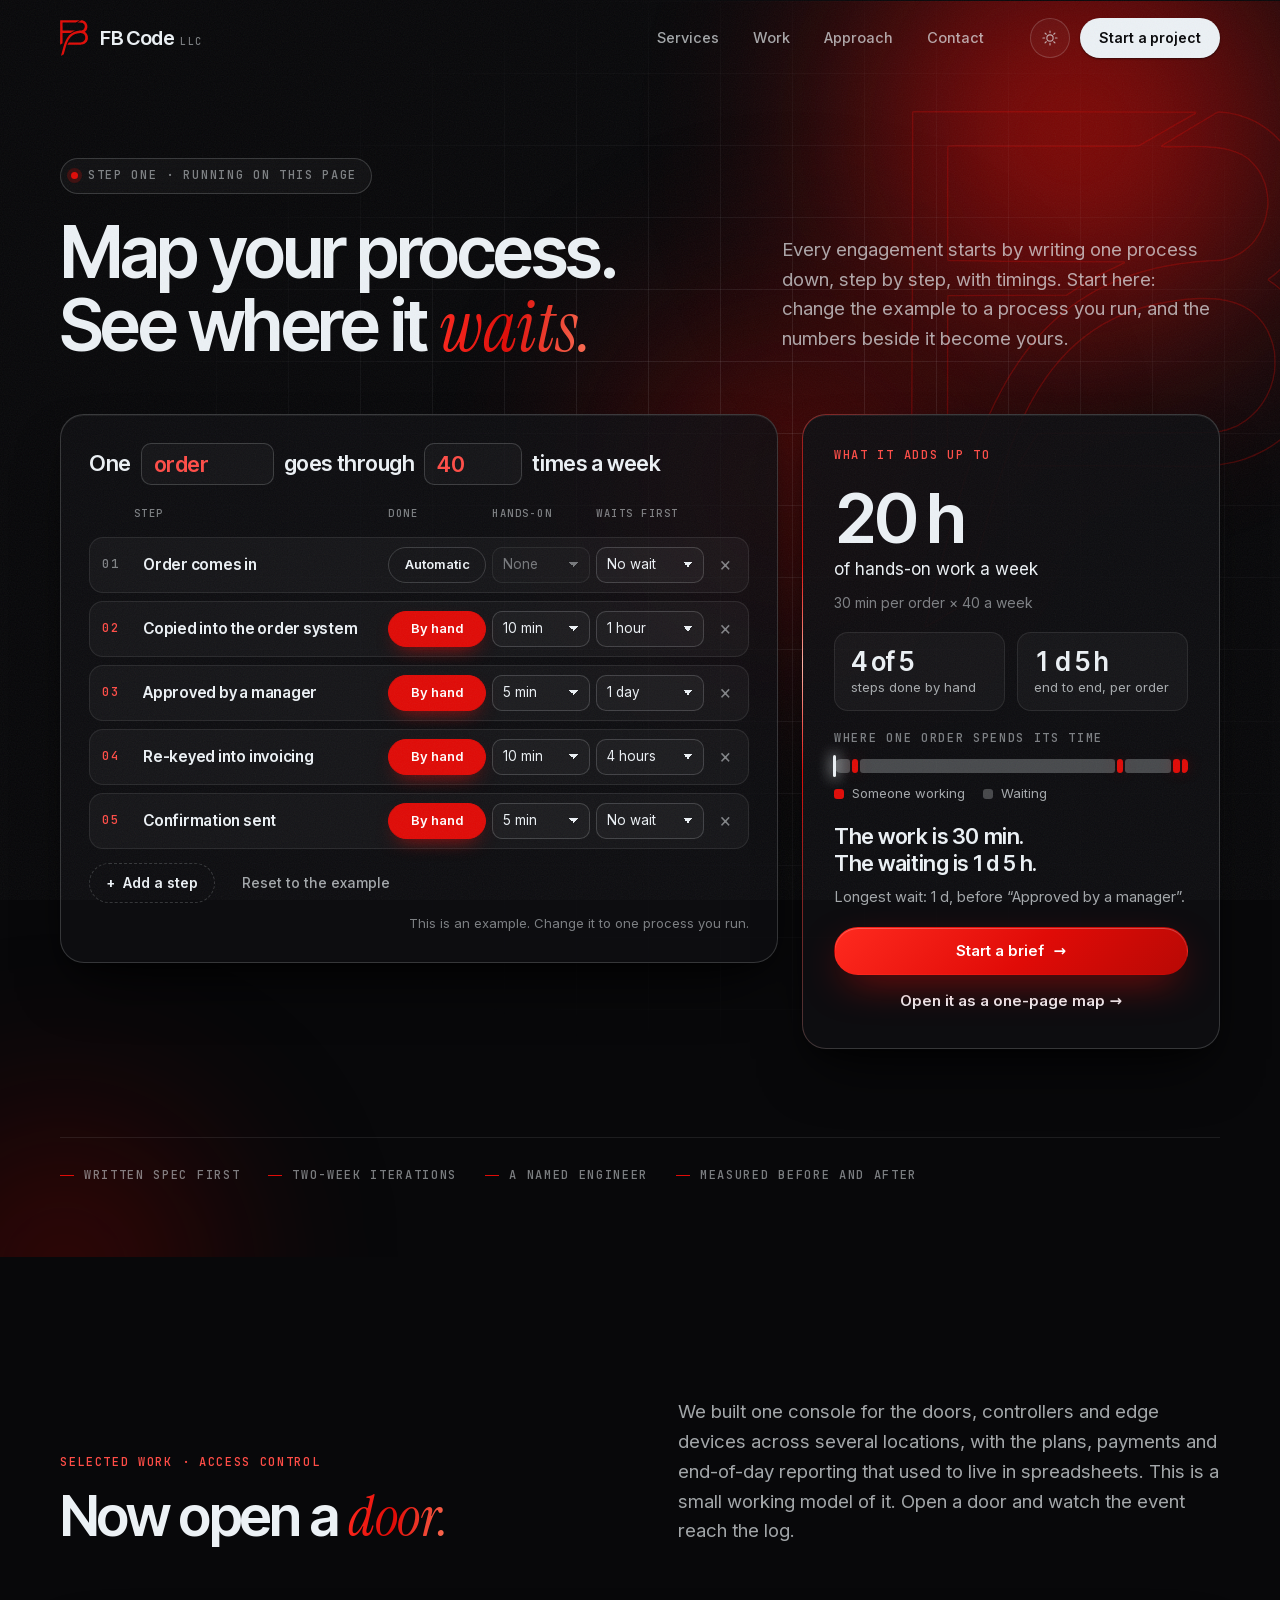
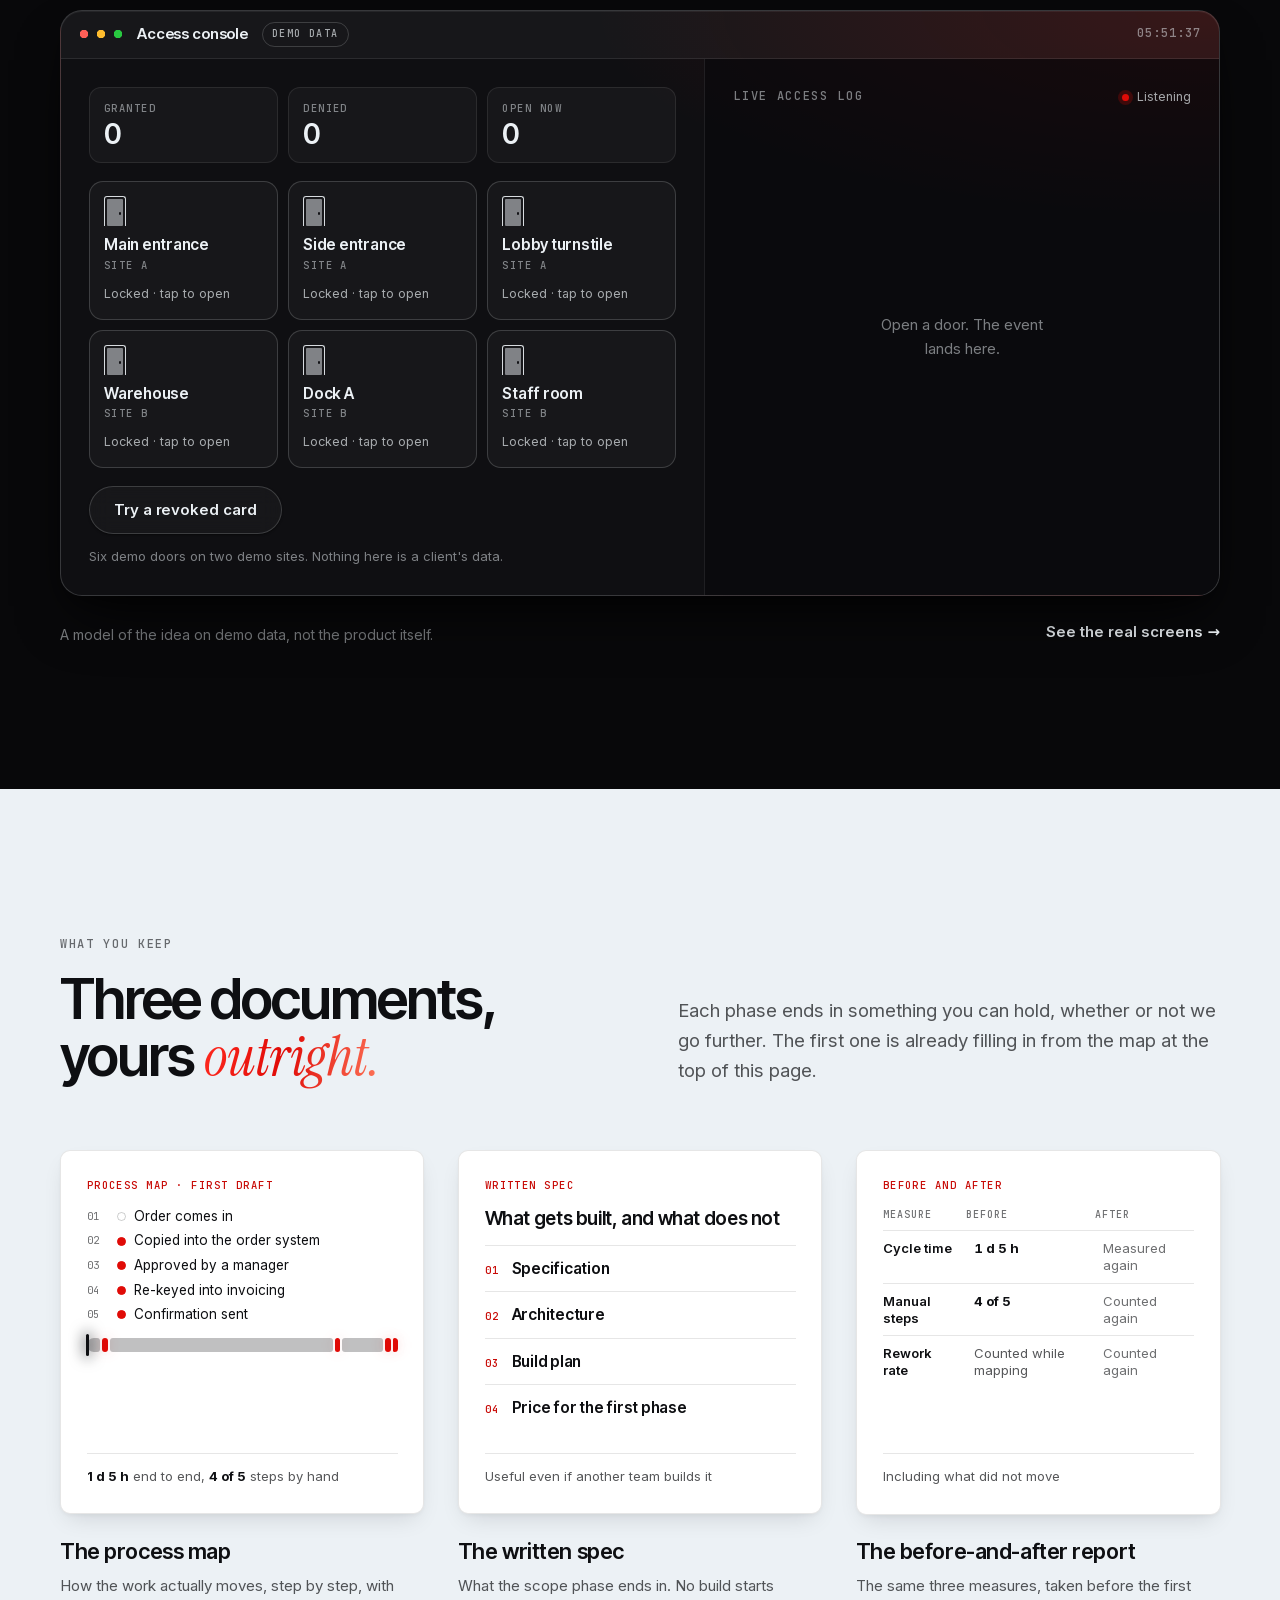
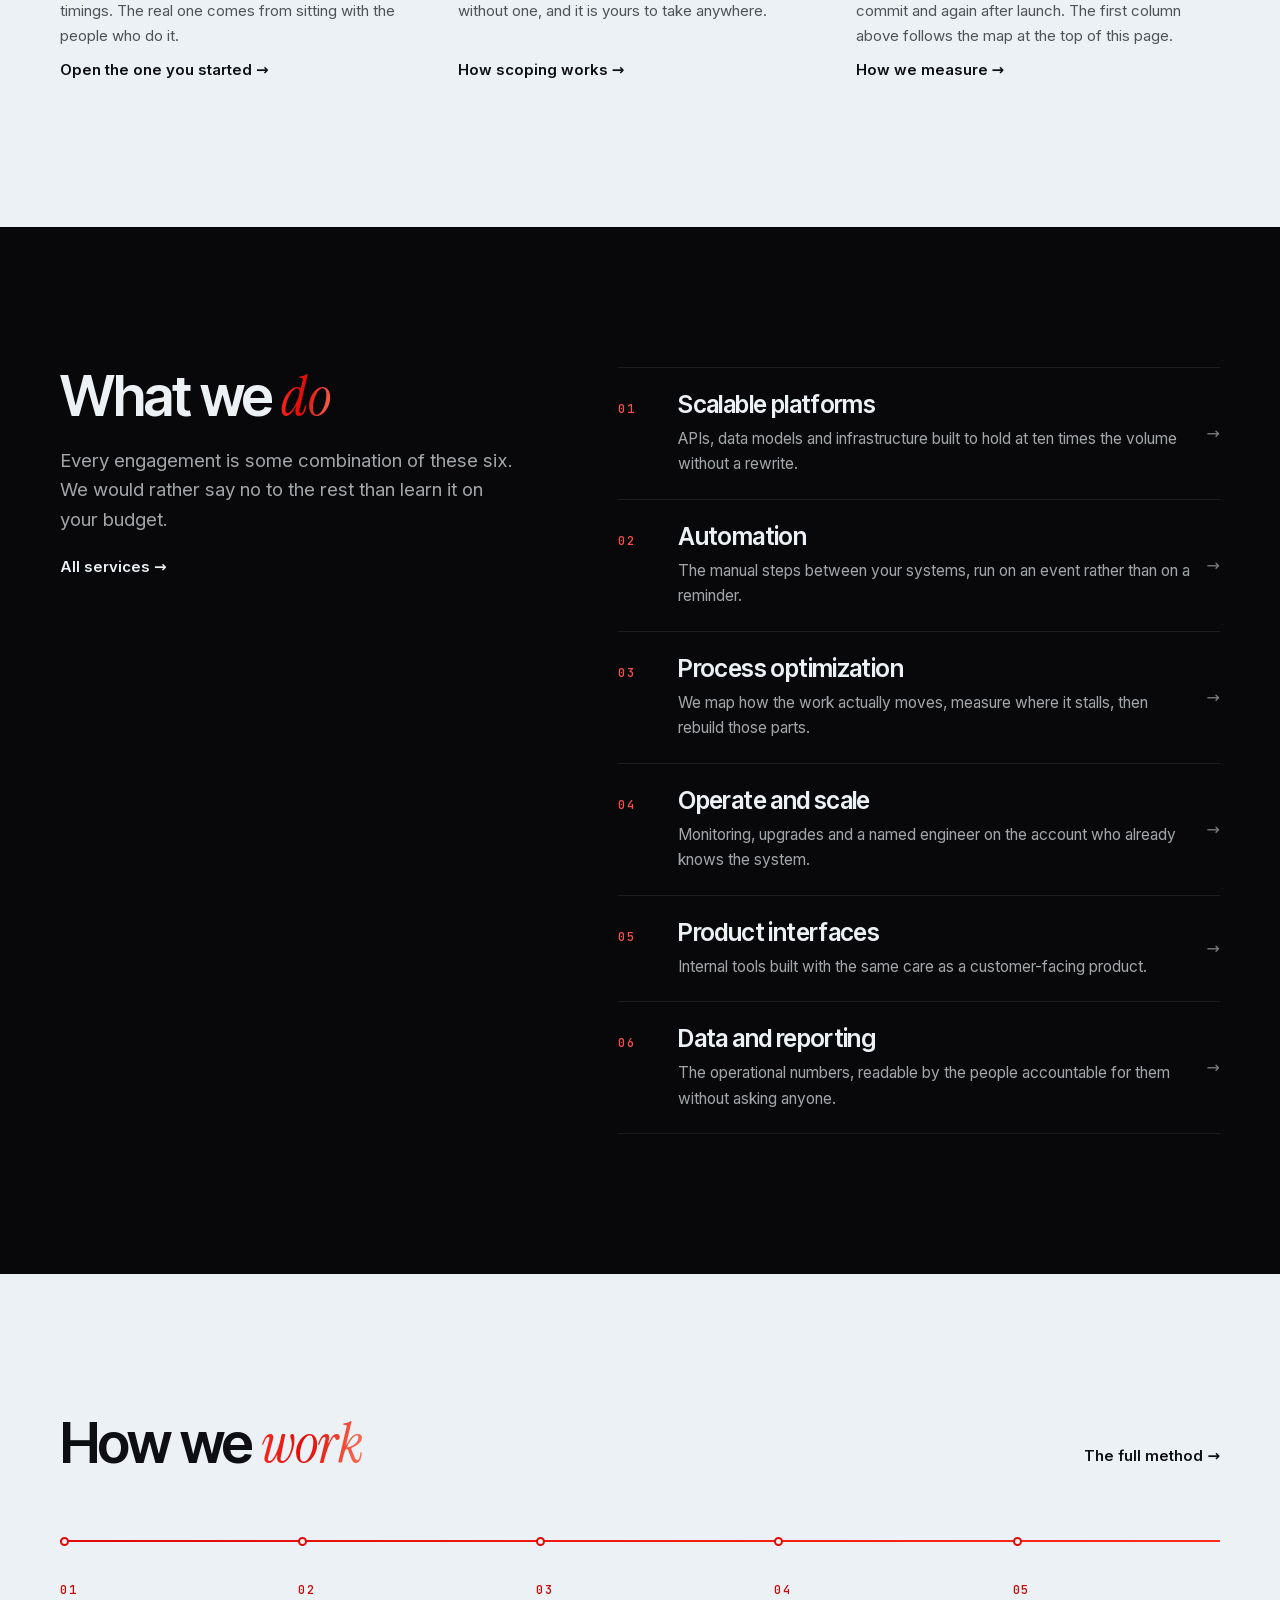
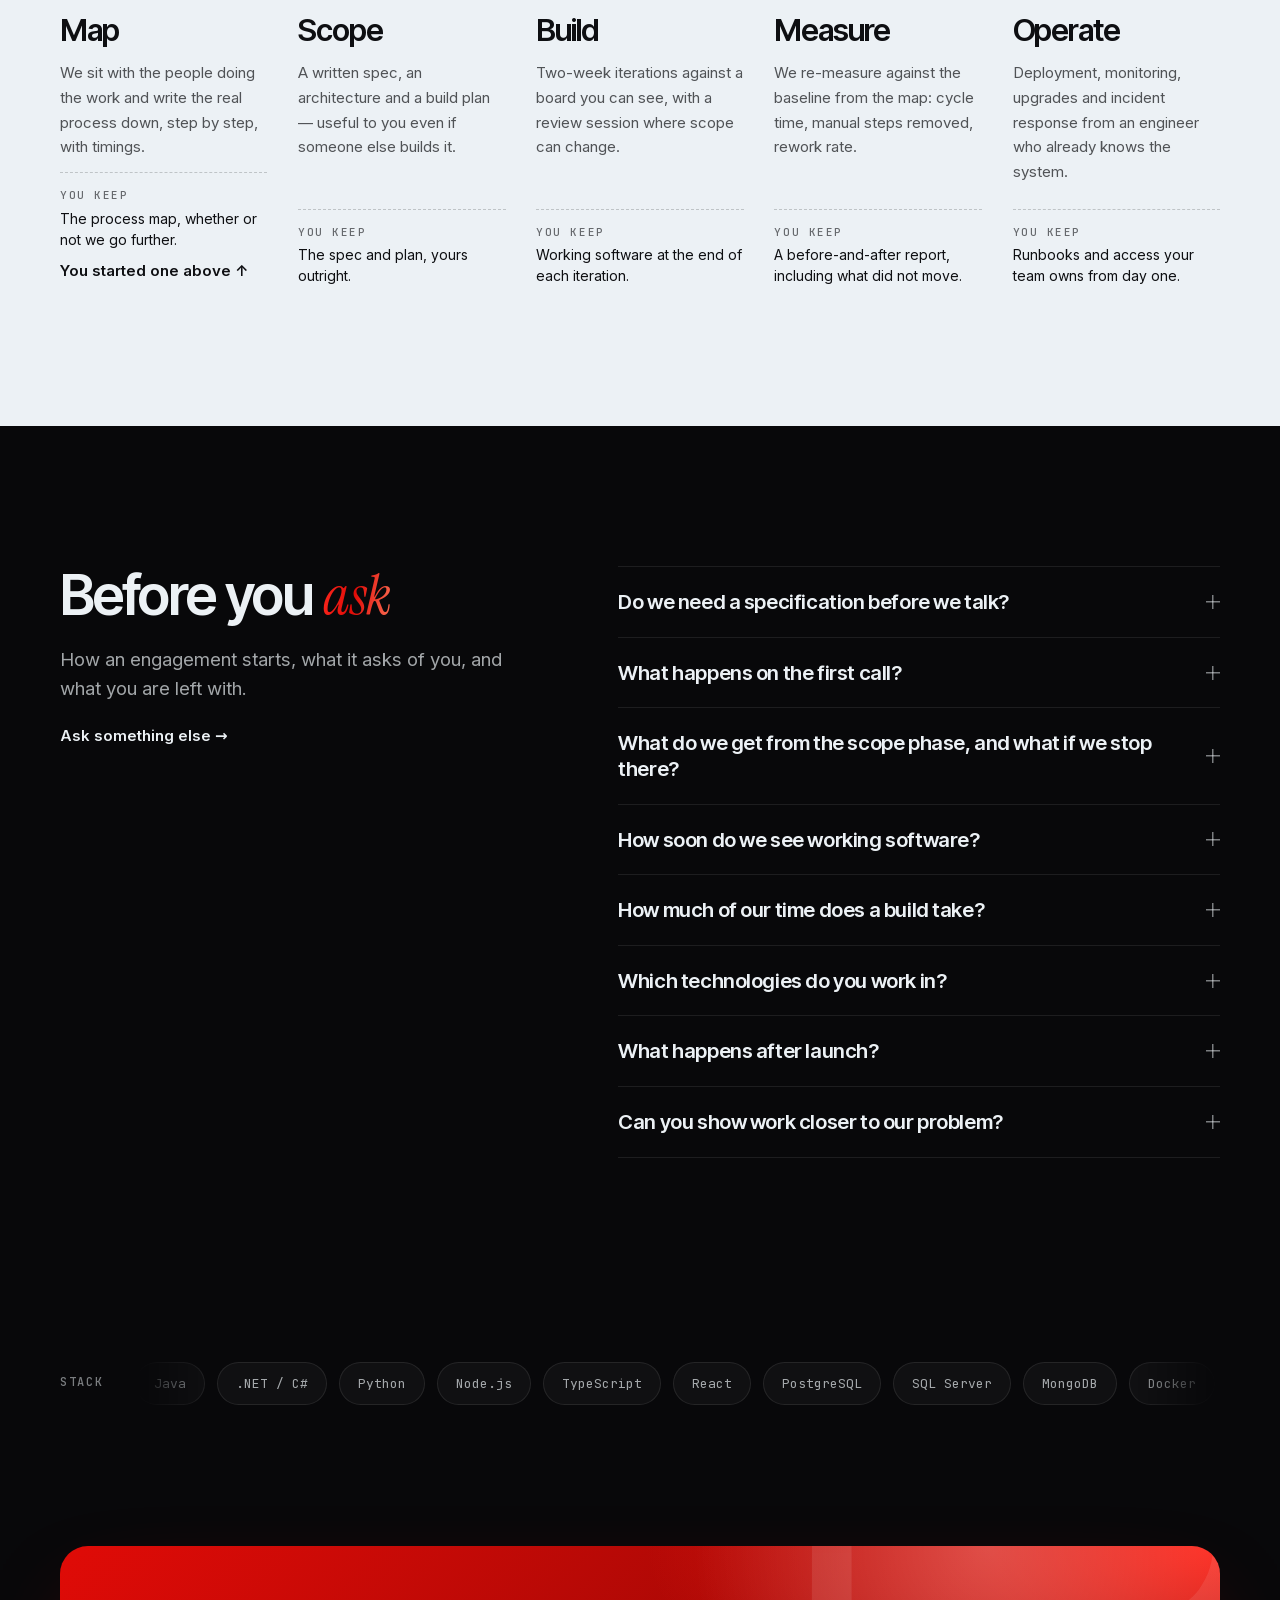
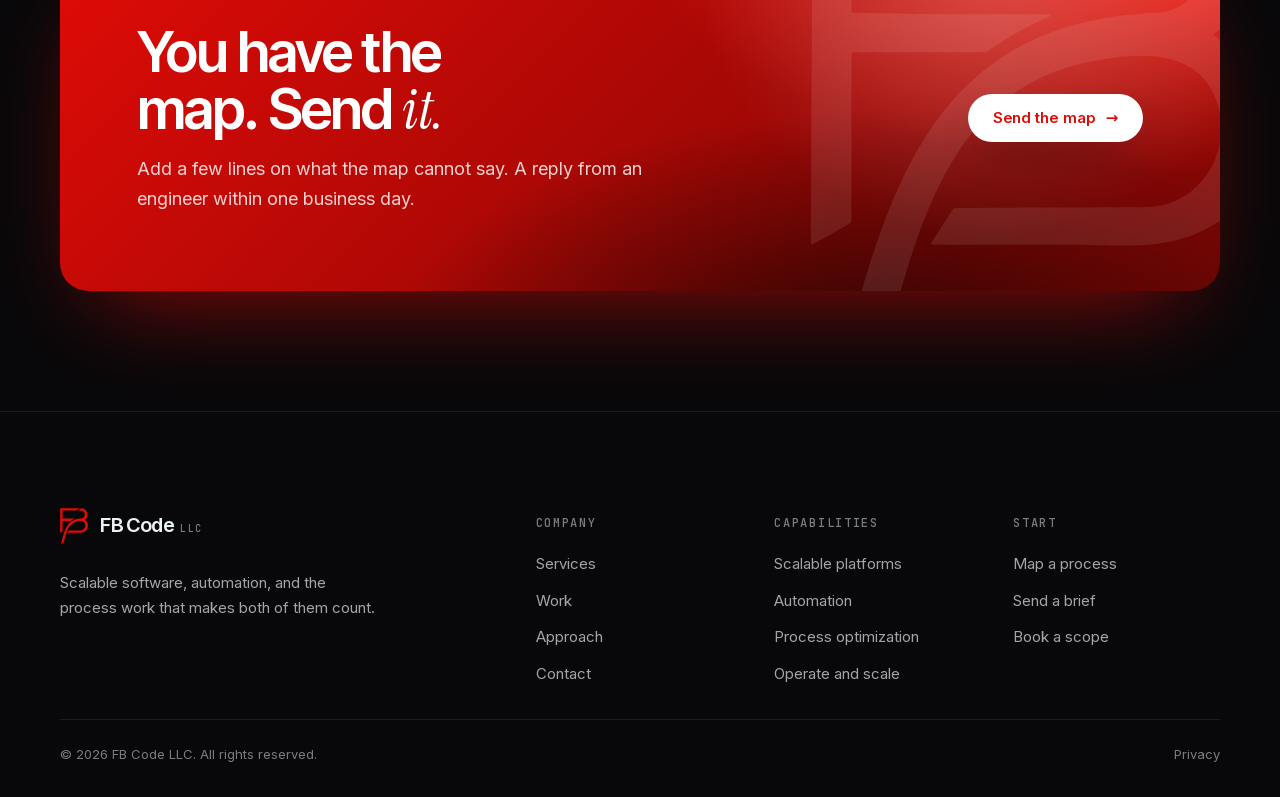
==== commit d34e30da: "Send the process map inside the message text The map was posted as two extra form fields that did no" ====
--- a/index.html
+++ b/index.html
@@ -159,7 +159,7 @@
           <p class="mp-insight" data-map-insight aria-live="polite">The work is 30 min. The waiting is 1 d 5 h.</p>
           <p class="mp-longest" data-map-longest>Longest wait: 1 d, before “Approved by a manager”.</p>
           <div class="mp-actions">
-            <a class="btn btn--signal btn--block" href="contact">Send this map with your brief <span class="arrow">→</span></a>
+            <a class="btn btn--signal btn--block" href="contact"><span data-map-send>Start a brief</span> <span class="arrow">→</span></a>
             <a class="section-link" href="map">Open it as a one-page map →</a>
           </div>
         </aside>
@@ -567,8 +567,8 @@
   </div>
 </footer>
 
-<script src="assets/js/site.js?v=9"></script>
-<script src="assets/js/map.js?v=9"></script>
+<script src="assets/js/site.js?v=10"></script>
+<script src="assets/js/map.js?v=10"></script>
 <script src="assets/js/demo.js?v=9"></script>
 </body>
 </html>
